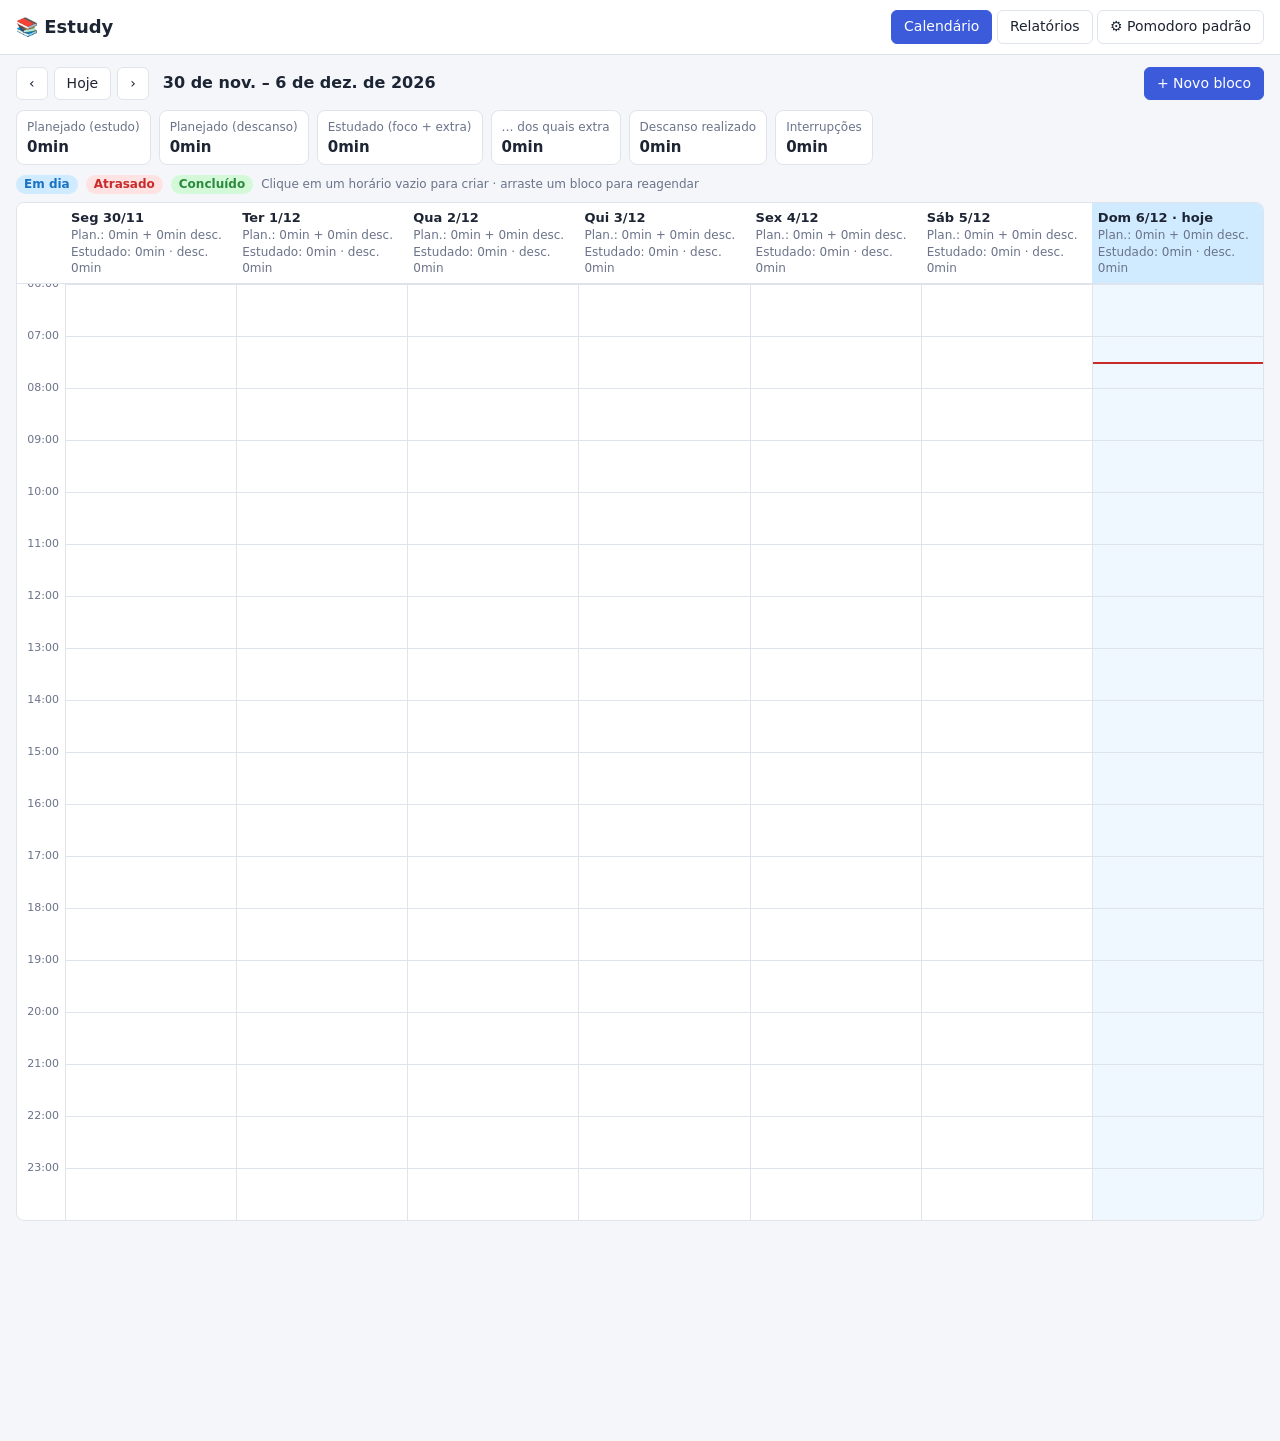
==== estudy.html @ 4e335e85 "Add single-file bundle estudy.html for quick preview Co-Authored-By: Claude Sonnet 5.5 <noreply@anth" ====
<!doctype html>
<html lang="pt-BR">
<head>
  <meta charset="utf-8">
  <meta name="viewport" content="width=device-width, initial-scale=1">
  <title>Estudy – Organização dos Estudos</title>
  <style>
:root {
  --bg: #f4f6fa; --surface: #fff; --text: #1d2433; --muted: #6a7389; --line: #dfe3ec; --accent: #3b5bdb;
  --blue: #1971c2; --blue-bg: #d0ebff; --red: #c92a2a; --red-bg: #ffe3e3; --green: #2b8a3e; --green-bg: #d3f9d8;
  --warn: #e67700; --hour: 52px;
}
@media (prefers-color-scheme: dark) {
  :root { --bg: #14171f; --surface: #1d222d; --text: #e6e9f0; --muted: #98a1b6; --line: #333a4a; --accent: #748ffc;
    --blue: #74c0fc; --blue-bg: #1c3550; --red: #ffa8a8; --red-bg: #4a2327; --green: #8ce99a; --green-bg: #1f4128; --warn: #ffc078; }
}
* { box-sizing: border-box; }
body { margin: 0; font: 14px/1.4 system-ui, sans-serif; background: var(--bg); color: var(--text); }
button, input, select, textarea { font: inherit; color: inherit; }
button { background: var(--surface); border: 1px solid var(--line); border-radius: 6px; padding: 6px 12px; cursor: pointer; }
button:hover { border-color: var(--accent); }
button.primary { background: var(--accent); color: #fff; border-color: var(--accent); }
button.danger { color: var(--red); }
input, select, textarea { background: var(--surface); border: 1px solid var(--line); border-radius: 6px; padding: 6px 8px; width: 100%; }
.topbar { display: flex; justify-content: space-between; align-items: center; gap: 12px; flex-wrap: wrap; padding: 10px 16px; background: var(--surface); border-bottom: 1px solid var(--line); }
.topbar h1 { font-size: 18px; margin: 0; }
.tab.active { background: var(--accent); color: #fff; border-color: var(--accent); }
main { padding: 12px 16px 220px; }
.muted { color: var(--muted); font-size: 12px; }
.cal-toolbar { display: flex; justify-content: space-between; align-items: center; gap: 8px; flex-wrap: wrap; }
.cal-nav { display: flex; align-items: center; gap: 6px; }
.cal-nav h2 { font-size: 16px; margin: 0 8px; }
.summary { display: flex; gap: 8px; flex-wrap: wrap; margin: 10px 0; }
.stat { background: var(--surface); border: 1px solid var(--line); border-radius: 8px; padding: 6px 10px; }
.stat b { display: block; font-size: 15px; }
.legend { display: flex; gap: 8px; align-items: center; flex-wrap: wrap; margin-bottom: 8px; }
.chip { border-radius: 10px; padding: 1px 8px; font-size: 12px; font-weight: 600; }
.st-em_dia { background: var(--blue-bg); color: var(--blue); }
.st-atrasado { background: var(--red-bg); color: var(--red); }
.st-concluido { background: var(--green-bg); color: var(--green); }

.calendar { overflow-x: auto; background: var(--surface); border: 1px solid var(--line); border-radius: 8px; }
.cal-grid { display: grid; grid-template-columns: 48px repeat(7, minmax(120px, 1fr)); min-width: 900px; }
.cal-head { position: sticky; top: 0; z-index: 3; background: var(--surface); border-bottom: 1px solid var(--line); padding: 6px; font-size: 12px; }
.cal-head.today { background: var(--blue-bg); }
.cal-head .dname { font-weight: 700; font-size: 13px; }
.cal-head .totals { color: var(--muted); }
.gutter { position: relative; }
.gutter span { position: absolute; right: 6px; font-size: 11px; color: var(--muted); transform: translateY(-50%); }
.col { position: relative; border-left: 1px solid var(--line); cursor: cell;
  background-image: linear-gradient(var(--line) 1px, transparent 1px); background-size: 100% var(--hour); }
.col.today { background-color: color-mix(in srgb, var(--blue-bg) 35%, transparent); }
.col.dragover { outline: 2px dashed var(--accent); outline-offset: -2px; }
.now-line { position: absolute; left: 0; right: 0; height: 2px; background: var(--red); z-index: 2; pointer-events: none; }
.block { position: absolute; left: 3px; right: 3px; border-radius: 6px; padding: 3px 6px; overflow: hidden; cursor: pointer;
  border-left: 5px solid; font-size: 12px; z-index: 1; box-shadow: 0 1px 2px rgba(0,0,0,.15); }
.block.st-em_dia { background: var(--blue-bg); border-color: var(--blue); color: var(--text); }
.block.st-atrasado { background: var(--red-bg); border-color: var(--red); color: var(--text); }
.block.st-concluido { background: var(--green-bg); border-color: var(--green); color: var(--text); }
.block.conflict { outline: 2px solid var(--warn); }
.block.active { box-shadow: 0 0 0 2px var(--accent); }
.block b { display: block; white-space: nowrap; overflow: hidden; text-overflow: ellipsis; }
.block .meta { white-space: nowrap; overflow: hidden; text-overflow: ellipsis; color: var(--muted); }
.tag { font-weight: 700; font-size: 11px; }
.tag.run { color: var(--accent); }
.tag.warn { color: var(--warn); }

.filters { display: flex; gap: 10px; flex-wrap: wrap; align-items: end; margin-bottom: 12px; }
.filters label { display: grid; gap: 2px; font-size: 12px; color: var(--muted); }
table { width: 100%; border-collapse: collapse; background: var(--surface); border: 1px solid var(--line); }
th, td { padding: 6px 8px; border-bottom: 1px solid var(--line); text-align: right; white-space: nowrap; }
th:first-child, td:first-child, td.l, th.l { text-align: left; }
.table-wrap { overflow-x: auto; margin-bottom: 14px; }
tr.total td { font-weight: 700; background: var(--bg); }
tr.sub td { background: var(--bg); font-size: 13px; }
details.rep-blocks summary { cursor: pointer; color: var(--accent); }

dialog { border: 1px solid var(--line); border-radius: 10px; background: var(--surface); color: var(--text); padding: 16px; width: min(640px, 94vw); max-height: 92vh; overflow: auto; }
dialog::backdrop { background: rgba(0,0,0,.45); }
dialog h3 { margin-top: 0; }
.form-grid { display: grid; grid-template-columns: repeat(auto-fit, minmax(160px, 1fr)); gap: 10px; }
.form-grid label, .field { display: grid; gap: 2px; font-size: 12px; color: var(--muted); }
.form-grid .wide { grid-column: 1 / -1; }
fieldset { border: 1px solid var(--line); border-radius: 8px; margin: 12px 0; padding: 10px; }
legend { font-size: 12px; color: var(--muted); padding: 0 4px; }
.preview { background: var(--bg); border-radius: 8px; padding: 8px 10px; margin-top: 10px; }
.errors { color: var(--red); background: var(--red-bg); border-radius: 6px; padding: 6px 10px; margin: 8px 0; }
.errors:empty { display: none; }
.actions { display: flex; gap: 8px; justify-content: flex-end; flex-wrap: wrap; margin-top: 14px; }
.actions .left { margin-right: auto; display: flex; gap: 8px; flex-wrap: wrap; }

.timer { position: fixed; right: 12px; bottom: 12px; width: min(380px, calc(100vw - 24px)); background: var(--surface); border: 2px solid var(--accent);
  border-radius: 12px; padding: 12px 14px; box-shadow: 0 6px 24px rgba(0,0,0,.25); z-index: 10; }
.timer.rest { border-color: var(--green); }
.timer.extra { border-color: var(--warn); }
.timer .phase { font-weight: 700; text-transform: uppercase; font-size: 12px; letter-spacing: .05em; }
.timer .clock { font-size: 44px; font-weight: 700; font-variant-numeric: tabular-nums; line-height: 1.1; }
.timer .row { display: flex; gap: 6px; flex-wrap: wrap; margin-top: 8px; }
.timer .info { font-size: 12px; color: var(--muted); display: grid; gap: 1px; margin-top: 6px; }
.alert-banner { background: var(--warn); color: #000; padding: 10px 16px; font-weight: 700; display: flex; justify-content: space-between; align-items: center; gap: 12px; }
.alert-banner[hidden] { display: none; }

</style>
</head>
<body>
  <header class="topbar">
    <h1>📚 Estudy</h1>
    <nav>
      <button data-view="calendar" class="tab active">Calendário</button>
      <button data-view="reports" class="tab">Relatórios</button>
      <button id="btn-settings" class="tab">⚙ Pomodoro padrão</button>
    </nav>
  </header>

  <div id="alert-banner" class="alert-banner" hidden role="alert"></div>

  <main>
    <section id="view-calendar">
      <div class="cal-toolbar">
        <div class="cal-nav">
          <button id="prev-week" aria-label="Semana anterior">‹</button>
          <button id="today-week">Hoje</button>
          <button id="next-week" aria-label="Próxima semana">›</button>
          <h2 id="week-title"></h2>
        </div>
        <button id="new-block" class="primary">+ Novo bloco</button>
      </div>
      <div id="week-summary" class="summary"></div>
      <div class="legend">
        <span class="chip st-em_dia">Em dia</span><span class="chip st-atrasado">Atrasado</span><span class="chip st-concluido">Concluído</span>
        <span class="muted">Clique em um horário vazio para criar · arraste um bloco para reagendar</span>
      </div>
      <div id="calendar" class="calendar"></div>
    </section>

    <section id="view-reports" hidden>
      <form id="report-filters" class="filters">
        <label>Matéria <select id="f-subject"></select></label>
        <label>De <input type="date" id="f-from"></label>
        <label>Até <input type="date" id="f-to"></label>
        <label>Agrupar por
          <select id="f-group"><option value="subject">Matéria</option><option value="week">Semana</option></select>
        </label>
        <button type="button" id="f-clear">Limpar</button>
      </form>
      <div id="report"></div>
    </section>
  </main>

  <aside id="timer" class="timer" hidden></aside>

  <dialog id="dlg-block"></dialog>
  <dialog id="dlg-settings"></dialog>

  <script>
/* Regras de negócio do MVP-ESTUDY (sem acesso a DOM ou storage, para ser testável em Node). */
(function (root, factory) {
  if (typeof module === 'object' && module.exports) module.exports = factory();
  else root.Core = factory();
})(typeof self !== 'undefined' ? self : this, function () {
  const MIN = 60000;
  const DEFAULT_CONFIG = { focusMin: 25, shortMin: 5, longEvery: 4, longMin: 15 };

  /* ---------- datas e horas ---------- */
  const pad = (n) => String(n).padStart(2, '0');
  const isoDate = (d) => `${d.getFullYear()}-${pad(d.getMonth() + 1)}-${pad(d.getDate())}`;
  const parseDate = (s) => { const [y, m, d] = s.split('-').map(Number); return new Date(y, m - 1, d); };
  const toMin = (hhmm) => { const [h, m] = hhmm.split(':').map(Number); return h * 60 + m; };
  const fromMin = (min) => `${pad(Math.floor(min / 60))}:${pad(min % 60)}`;
  const addDays = (d, n) => { const r = new Date(d); r.setDate(r.getDate() + n); return r; };
  function mondayOf(d) {
    const r = new Date(d.getFullYear(), d.getMonth(), d.getDate());
    r.setDate(r.getDate() - ((r.getDay() + 6) % 7));
    return r;
  }
  /** Data/hora local a partir de 'YYYY-MM-DD' + minutos desde 00:00 (aceita 1440 = meia-noite seguinte). */
  const atMinutes = (dateStr, min) => { const d = parseDate(dateStr); d.setMinutes(min); return d; };

  function fmtDur(ms) {
    const totalMin = Math.round(ms / MIN);
    if (totalMin < 60) return `${totalMin}min`;
    const h = Math.floor(totalMin / 60), m = totalMin % 60;
    return m ? `${h}h ${pad(m)}min` : `${h}h`;
  }
  function fmtClock(ms) {
    const s = Math.max(0, Math.floor(ms / 1000));
    const h = Math.floor(s / 3600), m = Math.floor((s % 3600) / 60), sec = s % 60;
    return h ? `${h}:${pad(m)}:${pad(sec)}` : `${pad(m)}:${pad(sec)}`;
  }

  /* ---------- configuração do pomodoro ---------- */
  function validateConfig(c) {
    const errors = [];
    const chk = (v, label) => { if (!Number.isInteger(v) || v < 1) errors.push(`${label}: informe um número inteiro maior que zero.`); };
    chk(c.focusMin, 'Duração do pomodoro');
    chk(c.shortMin, 'Pausa curta');
    chk(c.longEvery, 'Pomodoros até a pausa longa');
    chk(c.longMin, 'Pausa longa');
    return errors;
  }

  /* ---------- planejamento por pomodoros ---------- */
  /** Pausa após o pomodoro i (1-based): longa a cada `longEvery`, curta nos demais; nenhuma após o último. */
  function breaksFor(estimated, cfg) {
    const out = [];
    for (let i = 1; i < estimated; i++) out.push(i % cfg.longEvery === 0 ? 'long' : 'short');
    return out;
  }
  function planBlock(estimated, cfg) {
    const breaks = breaksFor(estimated, cfg);
    const studyMin = estimated * cfg.focusMin;
    const restMin = breaks.reduce((s, b) => s + (b === 'long' ? cfg.longMin : cfg.shortMin), 0);
    return { studyMin, restMin, totalMin: studyMin + restMin, breaks };
  }
  function blockSpan(block) {
    const p = planBlock(block.estimated, block.config);
    const startMin = toMin(block.start);
    return { ...p, startMin, endMin: startMin + p.totalMin };
  }
  /** Horário de início + duração total; avisa quando passa da meia-noite. */
  function validateBlockPlan(b) {
    const errors = [];
    if (!b.subject || !b.subject.trim()) errors.push('Informe a matéria.');
    if (!b.title || !b.title.trim()) errors.push('Informe o assunto ou título.');
    if (!/^\d{4}-\d{2}-\d{2}$/.test(b.date || '')) errors.push('Informe o dia do estudo.');
    if (!/^\d{2}:\d{2}$/.test(b.start || '')) errors.push('Informe o horário de início.');
    if (!Number.isInteger(b.estimated) || b.estimated < 1) errors.push('A estimativa deve ser um número inteiro de pomodoros (mínimo 1).');
    errors.push(...validateConfig(b.config));
    if (!errors.length && blockSpan(b).endMin > 1440) errors.push('O bloco ultrapassa a meia-noite; ajuste o horário ou a quantidade de pomodoros.');
    return errors;
  }

  /* ---------- situação do bloco ---------- */
  function blockStatus(block, now) {
    if (block.completed) return 'concluido';
    const end = atMinutes(block.date, blockSpan(block).endMin);
    return now.getTime() > end.getTime() ? 'atrasado' : 'em_dia';
  }
  const STATUS_LABEL = { concluido: 'Concluído', atrasado: 'Atrasado', em_dia: 'Em dia' };

  /* ---------- resultados (questões e acertos) ---------- */
  /** Converte entrada de formulário: vazio => null (não preenchido); 0 é um valor válido. */
  function parseCount(raw) {
    if (raw === null || raw === undefined || (typeof raw === 'string' && raw.trim() === '')) return { value: null };
    if (typeof raw === 'number') return Number.isInteger(raw) && raw >= 0 ? { value: raw } : { error: true };
    return /^\d+$/.test(raw.trim()) ? { value: Number(raw.trim()) } : { error: true };
  }
  function validateResult(rawQuestions, rawHits) {
    const errors = [];
    const q = parseCount(rawQuestions), h = parseCount(rawHits);
    if (q.error) errors.push('Questões respondidas: use apenas números inteiros não negativos.');
    if (h.error) errors.push('Acertos: use apenas números inteiros não negativos.');
    if (!errors.length) {
      if (h.value !== null && q.value === null) errors.push('Informe as questões respondidas antes dos acertos.');
      else if (h.value !== null && h.value > q.value) errors.push('Os acertos não podem superar as questões respondidas.');
    }
    return { errors, questions: q.value ?? null, hits: h.value ?? null };
  }
  function accuracy(block) {
    const q = block.questions, h = block.hits;
    if (q === null || q === undefined || q === 0) return { kind: 'none', label: 'Sem questões registradas' };
    if (h === null || h === undefined) return { kind: 'pending', label: 'Resultado pendente' };
    const rate = (h * 100) / q;
    return { kind: 'value', rate, errors: q - h, label: `${rate.toFixed(1).replace('.', ',')}%` };
  }

  /* ---------- totais de tempo realizado ---------- */
  const zeroTotals = () => ({ focusMs: 0, extraMs: 0, restMs: 0, interruptMs: 0, studyMs: 0 });
  function totalsOfSegments(segments) {
    const t = zeroTotals();
    for (const s of segments) {
      if (s.type === 'focus') t.focusMs += s.ms;
      else if (s.type === 'extra') t.extraMs += s.ms;
      else if (s.type === 'rest') t.restMs += s.ms;
      else if (s.type === 'interruption') t.interruptMs += s.ms;
    }
    t.studyMs = t.focusMs + t.extraMs;
    return t;
  }
  function addTotals(a, b) {
    return { focusMs: a.focusMs + b.focusMs, extraMs: a.extraMs + b.extraMs, restMs: a.restMs + b.restMs,
      interruptMs: a.interruptMs + b.interruptMs, studyMs: a.studyMs + b.studyMs };
  }
  function sessionsTotals(sessions) {
    return (sessions || []).reduce((acc, s) => addTotals(acc, s.totals), zeroTotals());
  }
  function sessionsPomodoros(sessions) {
    let complete = 0, partial = 0;
    for (const s of sessions || []) { complete += s.completedPomodoros; partial += s.partialCycles; }
    return { complete, partial };
  }

  /* ---------- cronômetro (máquina de estados baseada em timestamps) ----------
   * phase: focus | extra | short | long.  state: running | paused | awaiting.
   * 'awaiting' = pausa terminou e o próximo foco só começa por ação do usuário (nada é contado).
   * O tempo decorrido é sempre derivado de Date.now(), então aba em segundo plano ou reload não alteram a contagem. */
  const isBreak = (p) => p === 'short' || p === 'long';

  function startSession(blockId, cfg, nowMs, id) {
    return {
      id: id || `s${nowMs}`, blockId, cfg: { ...cfg }, startedAt: nowMs,
      phase: 'focus', state: 'running', phaseMs: 0, since: nowMs, pausedSince: null,
      pomo: 1, completed: 0, lastBreakAt: 0, segments: [],
      cycles: [{ n: 1, focusMs: 0, extraMs: 0, complete: false }],
      alert: null, alertSeq: 0, alertAck: 0,
    };
  }
  function elapsed(s, nowMs) { return s.phaseMs + (s.state === 'running' ? Math.max(0, nowMs - s.since) : 0); }
  const phaseDuration = (s) => (s.phase === 'focus' ? s.cfg.focusMin : s.phase === 'short' ? s.cfg.shortMin : s.cfg.longMin) * MIN;
  const curCycle = (s) => s.cycles[s.cycles.length - 1];
  function raise(s, type) { s.alertSeq += 1; s.alert = type; }
  function pushSeg(s, type, ms, pomodoro) { if (ms > 0) s.segments.push({ type, ms, pomodoro }); }

  /** Aplica as transições automáticas (foco -> tempo extra, fim de pausa -> aguardando). Retorna true se mudou. */
  function advance(s, nowMs) {
    if (s.state !== 'running') return false;
    let changed = false;
    if (s.phase === 'focus') {
      const f = s.cfg.focusMin * MIN;
      if (elapsed(s, nowMs) >= f) {
        const crossAt = s.since + (f - s.phaseMs);
        pushSeg(s, 'focus', f, s.pomo);
        const c = curCycle(s); c.focusMs = f; c.complete = true;
        s.completed += 1;
        s.phase = 'extra'; s.phaseMs = 0; s.since = crossAt;
        raise(s, 'focus_end');
        changed = true;
      }
    } else if (isBreak(s.phase)) {
      const d = phaseDuration(s);
      if (elapsed(s, nowMs) >= d) {
        pushSeg(s, 'rest', d, s.pomo);
        s.state = 'awaiting'; s.phaseMs = 0; s.since = null;
        raise(s, 'break_end');
        changed = true;
      }
    }
    return changed;
  }

  /** Fecha o período corrente gravando o segmento; não altera a fase. */
  function closePhase(s, nowMs) {
    const el = elapsed(s, nowMs);
    if (s.phase === 'focus') {
      pushSeg(s, 'focus', el, s.pomo);
      const c = curCycle(s); c.focusMs = el; // < foco configurado => ciclo parcial
    } else if (s.phase === 'extra') {
      pushSeg(s, 'extra', el, s.pomo);
      curCycle(s).extraMs += el;
    } else if (s.state !== 'awaiting') {
      pushSeg(s, 'rest', Math.min(el, phaseDuration(s)), s.pomo);
    }
    s.phaseMs = 0; s.since = null;
  }
  function settleInterruption(s, nowMs) {
    if (s.state === 'paused' && s.pausedSince != null && (s.phase === 'focus' || s.phase === 'extra')) {
      pushSeg(s, 'interruption', Math.max(0, nowMs - s.pausedSince), s.pomo);
    }
    s.pausedSince = null;
  }

  function pause(s, nowMs) {
    advance(s, nowMs);
    if (s.state !== 'running') return s;
    s.phaseMs = elapsed(s, nowMs); s.since = null; s.state = 'paused'; s.pausedSince = nowMs;
    return s;
  }
  function resume(s, nowMs) {
    if (s.state !== 'paused') return s;
    settleInterruption(s, nowMs);
    s.state = 'running'; s.since = nowMs;
    return s;
  }
  function nextBreakKind(s) {
    return s.completed > 0 && s.completed % s.cfg.longEvery === 0 && s.lastBreakAt !== s.completed ? 'long' : 'short';
  }
  function canStartBreak(s) { return !isBreak(s.phase) && (s.state === 'running' || s.state === 'paused'); }
  function startBreak(s, nowMs) {
    advance(s, nowMs);
    if (!canStartBreak(s)) return s;
    settleInterruption(s, nowMs);
    if (s.state === 'paused') { s.state = 'running'; s.since = nowMs; } // phaseMs já guarda o acumulado
    closePhase(s, nowMs);
    const kind = nextBreakKind(s);
    s.lastBreakAt = s.completed;
    s.phase = kind; s.phaseMs = 0; s.since = nowMs; s.state = 'running';
    return s;
  }
  /** Inicia (ou retoma após pausa) um novo período de foco, sempre por ação do usuário. */
  function startFocus(s, nowMs) {
    advance(s, nowMs);
    if (!isBreak(s.phase)) return s;
    if (s.state === 'paused') { s.state = 'running'; s.since = nowMs; }
    closePhase(s, nowMs);
    s.pomo += 1;
    s.cycles.push({ n: s.pomo, focusMs: 0, extraMs: 0, complete: false });
    s.phase = 'focus'; s.phaseMs = 0; s.since = nowMs; s.state = 'running';
    return s;
  }
  /** Encerra e devolve o registro da sessão a ser salvo no bloco. */
  function finishSession(s, nowMs) {
    advance(s, nowMs);
    settleInterruption(s, nowMs);
    closePhase(s, nowMs);
    const cycles = s.cycles.filter((c) => c.focusMs > 0);
    return {
      id: s.id, startedAt: s.startedAt, endedAt: nowMs, cfg: s.cfg,
      segments: s.segments, cycles,
      totals: totalsOfSegments(s.segments),
      completedPomodoros: cycles.filter((c) => c.complete).length,
      partialCycles: cycles.filter((c) => !c.complete).length,
    };
  }
  /** Totais da sessão em andamento, incluindo o período aberto (sem alterar a sessão). */
  function liveTotals(s, nowMs) {
    const t = totalsOfSegments(s.segments);
    const el = elapsed(s, nowMs);
    if (s.phase === 'focus') t.focusMs += Math.min(el, s.cfg.focusMin * MIN);
    else if (s.phase === 'extra') t.extraMs += el;
    else if (s.state !== 'awaiting') t.restMs += Math.min(el, phaseDuration(s));
    if (s.state === 'paused' && s.pausedSince != null && (s.phase === 'focus' || s.phase === 'extra')) {
      t.interruptMs += Math.max(0, nowMs - s.pausedSince);
    }
    t.studyMs = t.focusMs + t.extraMs;
    return t;
  }

  /* ---------- sobreposições e invasão por tempo extra ---------- */
  /** Retorna { [blockId]: [mensagens] }. Usa o término real (último estudo do dia) quando ultrapassa o previsto. */
  function findConflicts(blocks, session, nowMs) {
    const out = {};
    const add = (id, msg) => { (out[id] = out[id] || []).push(msg); };
    const byDay = {};
    for (const b of blocks) (byDay[b.date] = byDay[b.date] || []).push(b);
    for (const day of Object.keys(byDay)) {
      const list = byDay[day].map((b) => {
        const sp = blockSpan(b);
        let realEnd = sp.endMin;
        const ends = (b.sessions || []).map((x) => x.endedAt);
        if (session && session.blockId === b.id) ends.push(nowMs);
        for (const e of ends) {
          const d = new Date(e);
          if (isoDate(d) === day) realEnd = Math.max(realEnd, d.getHours() * 60 + d.getMinutes());
        }
        return { b, start: sp.startMin, end: sp.endMin, realEnd };
      });
      for (let i = 0; i < list.length; i++) {
        for (let j = i + 1; j < list.length; j++) {
          const a = list[i], c = list[j];
          if (a.start < c.end && c.start < a.end) {
            add(a.b.id, `Sobrepõe "${c.b.title}" (${fromMin(c.start)}–${fromMin(c.end)})`);
            add(c.b.id, `Sobrepõe "${a.b.title}" (${fromMin(a.start)}–${fromMin(a.end)})`);
          }
        }
      }
      for (const a of list) {
        if (a.realEnd <= a.end) continue;
        for (const c of list) {
          if (c === a || c.start < a.end || c.start >= a.realEnd) continue;
          add(a.b.id, `O estudo real (até ${fromMin(a.realEnd)}) invadiu o início de "${c.b.title}" (${fromMin(c.start)})`);
          add(c.b.id, `Início invadido pelo estudo de "${a.b.title}"`);
        }
      }
    }
    return out;
  }

  /* ---------- relatórios ---------- */
  function blockRealized(block, session, nowMs) {
    let t = sessionsTotals(block.sessions);
    if (session && session.blockId === block.id) t = addTotals(t, liveTotals(session, nowMs));
    return t;
  }
  /**
   * Consolida blocos por matéria (ou semana). Taxa geral = soma dos acertos / soma das questões
   * dos blocos com resultado preenchido (nunca a média das taxas).
   */
  function consolidate(blocks, opts, now, session) {
    const { subject = '', from = '', to = '', groupBy = 'subject' } = opts || {};
    const nowMs = now.getTime();
    const sel = blocks.filter((b) => (!subject || b.subject === subject) && (!from || b.date >= from) && (!to || b.date <= to));
    const mk = (key) => ({
      key, blocks: [], plannedStudyMin: 0, plannedRestMin: 0, plannedTotalMin: 0,
      totals: zeroTotals(), pomodoros: { complete: 0, partial: 0 },
      questions: 0, questionsWithResult: 0, hits: 0, errors: 0, pendingResults: 0,
      status: { concluido: 0, atrasado: 0, em_dia: 0 }, overrun: 0,
    });
    const groups = new Map();
    const total = mk('Total');
    const feed = (g, b) => {
      const sp = blockSpan(b), real = blockRealized(b, session, nowMs), pom = sessionsPomodoros(b.sessions);
      g.blocks.push(b);
      g.plannedStudyMin += sp.studyMin; g.plannedRestMin += sp.restMin; g.plannedTotalMin += sp.totalMin;
      g.totals = addTotals(g.totals, real);
      g.pomodoros.complete += pom.complete; g.pomodoros.partial += pom.partial;
      g.status[blockStatus(b, now)] += 1;
      if (real.studyMs > sp.studyMin * MIN) g.overrun += 1;
      const acc = accuracy(b);
      if (acc.kind === 'value') { g.questions += b.questions; g.questionsWithResult += b.questions; g.hits += b.hits; g.errors += acc.errors; }
      else if (acc.kind === 'pending') { g.questions += b.questions; g.pendingResults += 1; }
    };
    for (const b of sel) {
      const key = groupBy === 'week' ? isoDate(mondayOf(parseDate(b.date))) : b.subject;
      if (!groups.has(key)) groups.set(key, mk(key));
      feed(groups.get(key), b); feed(total, b);
    }
    const fin = (g) => { g.rate = g.questionsWithResult > 0 ? (g.hits * 100) / g.questionsWithResult : null; return g; };
    const rows = [...groups.values()].map(fin).sort((a, b) => (a.key < b.key ? -1 : 1));
    return { rows, total: fin(total), blocks: sel };
  }

  return {
    MIN, DEFAULT_CONFIG, pad, isoDate, parseDate, toMin, fromMin, addDays, mondayOf, atMinutes, fmtDur, fmtClock,
    validateConfig, breaksFor, planBlock, blockSpan, validateBlockPlan, blockStatus, STATUS_LABEL,
    parseCount, validateResult, accuracy, totalsOfSegments, addTotals, sessionsTotals, sessionsPomodoros, zeroTotals,
    startSession, elapsed, advance, pause, resume, startBreak, startFocus, finishSession, liveTotals,
    canStartBreak, nextBreakKind, isBreak, phaseDuration, findConflicts, blockRealized, consolidate,
  };
});

</script>
  <script>
/* Interface do MVP-ESTUDY: calendário semanal, bloco, cronômetro e relatórios. Dados em localStorage. */
(() => {
  'use strict';
  const C = window.Core;
  const KEY = 'estudy.mvp.v1';
  const HPX = 52; // altura de uma hora no calendário (deve coincidir com --hour no CSS)
  const DAYS = ['Seg', 'Ter', 'Qua', 'Qui', 'Sex', 'Sáb', 'Dom'];
  const $ = (s, el = document) => el.querySelector(s);
  const esc = (v) => String(v ?? '').replace(/[&<>"']/g, (c) => ({ '&': '&amp;', '<': '&lt;', '>': '&gt;', '"': '&quot;', "'": '&#39;' }[c]));
  const uid = () => 'b' + Date.now().toString(36) + Math.random().toString(36).slice(2, 6);
  const dur = C.fmtDur;

  /* ---------- estado e persistência ---------- */
  const fresh = () => ({ settings: { config: { ...C.DEFAULT_CONFIG } }, blocks: [], session: null });
  function load() {
    try {
      const r = JSON.parse(localStorage.getItem(KEY));
      if (r && Array.isArray(r.blocks)) {
        return { settings: { config: { ...C.DEFAULT_CONFIG, ...(r.settings && r.settings.config) } }, blocks: r.blocks, session: r.session || null };
      }
    } catch (e) { /* storage indisponível ou corrompido */ }
    return fresh();
  }
  let state = load();
  const save = () => { try { localStorage.setItem(KEY, JSON.stringify(state)); } catch (e) { /* sem persistência */ } };
  const ui = { weekStart: C.mondayOf(new Date()), view: 'calendar', drag: null, minuteKey: '', timerSig: '' };
  const blockById = (id) => state.blocks.find((b) => b.id === id);

  /* ---------- áudio e avisos ---------- */
  let audio = null;
  function unlockAudio() {
    try {
      audio = audio || new (window.AudioContext || window.webkitAudioContext)();
      if (audio.state === 'suspended') audio.resume();
    } catch (e) { /* sem áudio */ }
  }
  function beep(kind) {
    if (!audio) return;
    const notes = kind === 'focus_end' ? [880, 880, 880] : [523, 659, 784];
    notes.forEach((f, i) => {
      const o = audio.createOscillator(), g = audio.createGain();
      o.type = 'sine'; o.frequency.value = f; o.connect(g); g.connect(audio.destination);
      const t = audio.currentTime + i * 0.35;
      g.gain.setValueAtTime(0.25, t); g.gain.exponentialRampToValueAtTime(0.001, t + 0.3);
      o.start(t); o.stop(t + 0.32);
    });
  }
  const ALERT_TEXT = {
    focus_end: '⏰ Foco encerrado! O tempo extra já está sendo contado como estudo. Continue, pause, inicie a pausa ou encerre a sessão.',
    break_end: '☕ Pausa encerrada! O próximo foco só começa quando você clicar em "Iniciar foco".',
  };
  function showBanner(type) {
    const el = $('#alert-banner');
    el.innerHTML = `<span>${esc(ALERT_TEXT[type])}</span><button id="banner-close">Entendi</button>`;
    el.hidden = false;
  }
  function handleAlert() {
    const s = state.session;
    if (!s || s.alertSeq <= s.alertAck) return;
    s.alertAck = s.alertSeq; save();
    beep(s.alert); showBanner(s.alert);
    if (document.hidden && 'Notification' in window && Notification.permission === 'granted') {
      try { new Notification('Estudy', { body: ALERT_TEXT[s.alert] }); } catch (e) { /* ignora */ }
    }
  }

  /* ---------- calendário ---------- */
  function realizedFor(b) { return C.blockRealized(b, state.session, Date.now()); }

  function renderCalendar() {
    const now = new Date(), nowMs = now.getTime();
    const days = [...Array(7)].map((_, i) => C.addDays(ui.weekStart, i));
    const iso = days.map(C.isoDate), todayIso = C.isoDate(now);
    const wb = state.blocks.filter((b) => iso.includes(b.date));
    const hStart = Math.min(6, ...wb.map((b) => Math.floor(C.toMin(b.start) / 60)));
    const conflicts = C.findConflicts(state.blocks, state.session, nowMs);
    $('#week-title').textContent = `${days[0].toLocaleDateString('pt-BR', { day: 'numeric', month: 'short' })} – ${days[6].toLocaleDateString('pt-BR', { day: 'numeric', month: 'short', year: 'numeric' })}`;

    const sum = (list) => list.reduce((a, b) => {
      const sp = C.blockSpan(b), r = realizedFor(b);
      a.pStudy += sp.studyMin * C.MIN; a.pRest += sp.restMin * C.MIN; a.real = C.addTotals(a.real, r); return a;
    }, { pStudy: 0, pRest: 0, real: C.zeroTotals() });
    const week = sum(wb);
    $('#week-summary').innerHTML = [
      ['Planejado (estudo)', dur(week.pStudy)], ['Planejado (descanso)', dur(week.pRest)],
      ['Estudado (foco + extra)', dur(week.real.studyMs)], ['… dos quais extra', dur(week.real.extraMs)],
      ['Descanso realizado', dur(week.real.restMs)], ['Interrupções', dur(week.real.interruptMs)],
    ].map(([l, v]) => `<div class="stat"><span class="muted">${l}</span><b>${v}</b></div>`).join('');

    let html = '<div class="cal-grid"><div class="cal-head"></div>';
    days.forEach((d, i) => {
      const t = sum(wb.filter((b) => b.date === iso[i]));
      html += `<div class="cal-head${iso[i] === todayIso ? ' today' : ''}"><div class="dname">${DAYS[i]} ${d.getDate()}/${d.getMonth() + 1}${iso[i] === todayIso ? ' · hoje' : ''}</div>
        <div class="totals">Plan.: ${dur(t.pStudy)} + ${dur(t.pRest)} desc.<br>Estudado: ${dur(t.real.studyMs)} · desc. ${dur(t.real.restMs)}</div></div>`;
    });
    html += `<div class="gutter" style="height:${(24 - hStart) * HPX}px">${[...Array(24 - hStart)].map((_, i) => `<span style="top:${i * HPX}px">${C.pad(hStart + i)}:00</span>`).join('')}</div>`;
    days.forEach((d, i) => {
      html += `<div class="col${iso[i] === todayIso ? ' today' : ''}" data-date="${iso[i]}" data-hstart="${hStart}" style="height:${(24 - hStart) * HPX}px">`;
      for (const b of wb.filter((x) => x.date === iso[i])) html += blockHtml(b, hStart, now, conflicts[b.id]);
      if (iso[i] === todayIso) {
        const nm = now.getHours() * 60 + now.getMinutes();
        if (nm >= hStart * 60) html += `<div class="now-line" style="top:${((nm - hStart * 60) / 60) * HPX}px"></div>`;
      }
      html += '</div>';
    });
    $('#calendar').innerHTML = html + '</div>';
  }

  function blockHtml(b, hStart, now, conflict) {
    const sp = C.blockSpan(b), st = C.blockStatus(b, now);
    const active = state.session && state.session.blockId === b.id;
    const height = Math.max(30, (sp.totalMin / 60) * HPX - 2);
    const tip = [`${b.subject} — ${b.title}`, `${b.start}–${C.fromMin(sp.endMin)}`,
      `Estudo ${dur(sp.studyMin * C.MIN)} + descanso ${dur(sp.restMin * C.MIN)}`, `Situação: ${C.STATUS_LABEL[st]}`, ...(conflict || [])].join('\n');
    return `<div class="block st-${st}${conflict ? ' conflict' : ''}${active ? ' active' : ''}" draggable="true" data-id="${b.id}" title="${esc(tip)}"
      style="top:${((sp.startMin - hStart * 60) / 60) * HPX}px;height:${height}px">
      <b>${esc(b.subject)} · ${esc(b.title)}</b>
      <span class="meta">${b.start}–${C.fromMin(sp.endMin)} · 🍅 ${b.estimated}</span>
      <span class="tag">${C.STATUS_LABEL[st]}</span>${active ? ' <span class="tag run">● Em andamento</span>' : ''}${conflict ? ' <span class="tag warn">⚠ Conflito</span>' : ''}
    </div>`;
  }

  function bindCalendar() {
    const cal = $('#calendar');
    cal.addEventListener('click', (e) => {
      const blk = e.target.closest('.block');
      if (blk) return openBlockDialog({ id: blk.dataset.id });
      const col = e.target.closest('.col');
      if (!col) return;
      const y = e.clientY - col.getBoundingClientRect().top;
      const min = Number(col.dataset.hstart) * 60 + Math.floor((y / HPX) * 4) * 15;
      openBlockDialog({ date: col.dataset.date, start: C.fromMin(Math.min(min, 1425)) });
    });
    cal.addEventListener('dragstart', (e) => {
      const blk = e.target.closest('.block');
      if (!blk) return;
      ui.drag = { id: blk.dataset.id, grab: e.clientY - blk.getBoundingClientRect().top };
      e.dataTransfer.setData('text/plain', blk.dataset.id); e.dataTransfer.effectAllowed = 'move';
    });
    cal.addEventListener('dragover', (e) => {
      const col = e.target.closest('.col');
      if (col && ui.drag) { e.preventDefault(); col.classList.add('dragover'); }
    });
    cal.addEventListener('dragleave', (e) => { const col = e.target.closest('.col'); if (col) col.classList.remove('dragover'); });
    cal.addEventListener('dragend', () => { ui.drag = null; renderCalendar(); });
    cal.addEventListener('drop', (e) => {
      const col = e.target.closest('.col');
      if (!col || !ui.drag) return;
      e.preventDefault();
      const b = blockById(ui.drag.id), total = C.blockSpan(b).totalMin;
      const y = e.clientY - col.getBoundingClientRect().top - ui.drag.grab;
      let min = Math.round((Number(col.dataset.hstart) * 60 + (y / HPX) * 60) / 15) * 15;
      min = Math.max(0, Math.min(min, 1440 - total));
      b.date = col.dataset.date; b.start = C.fromMin(min);
      ui.drag = null; save(); renderCalendar();
    });
  }

  /* ---------- diálogo do bloco (cadastro, detalhes e execução) ---------- */
  const numVal = (v) => (v === '' ? NaN : Number(v));
  function sessionsHtml(b) {
    if (!b.sessions.length) return '<p class="muted">Nenhuma sessão registrada ainda.</p>';
    return '<ul>' + b.sessions.map((s) => {
      const t = s.totals, d = new Date(s.startedAt);
      return `<li>${d.toLocaleDateString('pt-BR')} ${d.toLocaleTimeString('pt-BR', { hour: '2-digit', minute: '2-digit' })}: foco ${dur(t.focusMs)} + extra ${dur(t.extraMs)} = <b>${dur(t.studyMs)}</b>
        · descanso ${dur(t.restMs)} · interrupções ${dur(t.interruptMs)} · ${s.completedPomodoros} pomodoro(s)${s.partialCycles ? ` + ${s.partialCycles} parcial` : ''}</li>`;
    }).join('') + '</ul>';
  }

  function openBlockDialog({ id, date, start }) {
    const dlg = $('#dlg-block');
    const b = id ? blockById(id) : null;
    const v = b || { subject: '', title: '', date: date || C.isoDate(new Date()), start: start || '08:00', estimated: 1,
      config: { ...state.settings.config }, pdf: '', pages: '', studied: '', questions: null, hits: null, notes: '', completed: false, sessions: [] };
    const cfg = v.config;
    const st = b ? C.blockStatus(b, new Date()) : null;
    const active = b && state.session && state.session.blockId === b.id;
    const real = b ? realizedFor(b) : null, pom = b ? C.sessionsPomodoros(b.sessions) : null;
    const subjects = [...new Set(state.blocks.map((x) => x.subject))];
    dlg.innerHTML = `<form method="dialog" id="block-form" novalidate>
      <h3>${b ? 'Bloco de estudo' : 'Novo bloco de estudo'} ${b ? `<span class="chip st-${st}">${C.STATUS_LABEL[st]}</span>${active ? ' <span class="tag run">● Em andamento</span>' : ''}` : ''}</h3>
      <fieldset><legend>Planejamento</legend><div class="form-grid">
        <label>Matéria *<input name="subject" list="subjects" value="${esc(v.subject)}" required></label>
        <label>Assunto / título *<input name="title" value="${esc(v.title)}" required></label>
        <label>Dia *<input type="date" name="date" value="${v.date}" required></label>
        <label>Início *<input type="time" name="start" value="${v.start}" required></label>
        <label>Pomodoros estimados *<input type="number" name="estimated" min="1" step="1" value="${v.estimated}" required></label>
        <label>PDF (nome ou link)<input name="pdf" value="${esc(v.pdf)}"></label>
        <label>Páginas / trecho previsto<input name="pages" value="${esc(v.pages)}"></label>
      </div>
      <datalist id="subjects">${subjects.map((s) => `<option value="${esc(s)}">`).join('')}</datalist>
      <details style="margin-top:8px"><summary>Pomodoro deste bloco (copiado do padrão; ajuste se precisar)</summary><div class="form-grid" style="margin-top:8px">
        <label>Foco (min)<input type="number" name="focusMin" min="1" step="1" value="${cfg.focusMin}"></label>
        <label>Pausa curta (min)<input type="number" name="shortMin" min="1" step="1" value="${cfg.shortMin}"></label>
        <label>Pomodoros até a pausa longa<input type="number" name="longEvery" min="1" step="1" value="${cfg.longEvery}"></label>
        <label>Pausa longa (min)<input type="number" name="longMin" min="1" step="1" value="${cfg.longMin}"></label>
        <div class="wide"><button type="button" id="use-default">Usar configuração padrão atual</button></div>
      </div></details>
      <div class="preview" id="plan-preview"></div></fieldset>
      ${b ? `<fieldset><legend>Execução</legend><div class="form-grid">
        <label class="wide">Conteúdo / páginas efetivamente estudados<input name="studied" value="${esc(v.studied)}"></label>
        <label>Questões respondidas<input name="questions" inputmode="numeric" value="${v.questions ?? ''}"></label>
        <label>Acertos<input name="hits" inputmode="numeric" value="${v.hits ?? ''}"></label>
        <div class="field">Erros / Taxa de acerto<b id="res-calc"></b></div>
        <label class="wide">Observações (dificuldades, conteúdo pendente)<textarea name="notes" rows="3">${esc(v.notes)}</textarea></label></div>
        <div class="preview"><b>Realizado:</b> foco regular ${dur(real.focusMs)} + extra ${dur(real.extraMs)} = <b>${dur(real.studyMs)}</b> estudados
          · descanso ${dur(real.restMs)} · interrupções ${dur(real.interruptMs)}<br>
          Pomodoros completos: ${pom.complete} de ${v.estimated} estimados · ciclos parciais: ${pom.partial}</div>
        <details style="margin-top:8px"><summary>Sessões (${v.sessions.length})</summary>${sessionsHtml(b)}</details></fieldset>` : ''}
      <div class="errors" id="block-errors"></div>
      <div class="actions">
        <div class="left">${b ? `<button type="button" id="b-timer" class="primary">${active ? '⏱ Abrir cronômetro' : (b.sessions.length ? '⏱ Retomar estudo (nova sessão)' : '⏱ Iniciar cronômetro')}</button>
          <button type="button" id="b-toggle">${b.completed ? '↺ Reabrir bloco' : '✔ Marcar como concluído'}</button>
          <button type="button" id="b-delete" class="danger">Excluir</button>` : ''}</div>
        <button type="button" id="b-cancel">Fechar</button><button type="submit" class="primary">Salvar</button>
      </div></form>`;
    const form = $('#block-form', dlg);
    const read = (n) => (form.elements[n] ? form.elements[n].value : '');

    const gatherPlan = () => ({
      subject: read('subject').trim(), title: read('title').trim(), date: read('date'), start: read('start'),
      estimated: numVal(read('estimated')), pdf: read('pdf').trim(), pages: read('pages').trim(),
      config: { focusMin: numVal(read('focusMin')), shortMin: numVal(read('shortMin')), longEvery: numVal(read('longEvery')), longMin: numVal(read('longMin')) },
    });
    const refresh = () => {
      const p = gatherPlan(), errs = C.validateBlockPlan(p);
      const okCfg = !C.validateConfig(p.config).length && Number.isInteger(p.estimated) && p.estimated >= 1;
      if (okCfg) {
        const sp = C.planBlock(p.estimated, p.config), end = C.fromMin(C.toMin(p.start || '00:00') + sp.totalMin);
        $('#plan-preview', dlg).innerHTML = `Tempo previsto de estudo: <b>${dur(sp.studyMin * C.MIN)}</b> · descanso: <b>${dur(sp.restMin * C.MIN)}</b> ·
          duração reservada: <b>${dur(sp.totalMin * C.MIN)}</b> · término previsto: <b>${end}</b>`;
      } else $('#plan-preview', dlg).textContent = 'Preencha estimativa e pomodoro com inteiros positivos para ver os cálculos.';
      if (b) {
        const r = C.validateResult(read('questions'), read('hits'));
        const a = C.accuracy({ questions: r.questions, hits: r.hits });
        $('#res-calc', dlg).textContent = r.errors.length ? '—' : (a.kind === 'value' ? `${a.errors} erro(s) · ${a.label}` : a.label);
      }
      return errs;
    };
    // Valida e devolve os dados; null se houver erros (exibidos no diálogo).
    const collect = () => {
      const errs = refresh(), data = gatherPlan();
      if (b) {
        const r = C.validateResult(read('questions'), read('hits'));
        errs.push(...r.errors);
        Object.assign(data, { studied: read('studied').trim(), notes: read('notes').trim(), questions: r.questions, hits: r.hits });
      }
      $('#block-errors', dlg).innerHTML = errs.map((m) => `<div>${esc(m)}</div>`).join('');
      return errs.length ? null : data;
    };
    const commit = (data) => {
      if (b) Object.assign(b, data);
      else state.blocks.push({ id: uid(), completed: false, sessions: [], studied: '', questions: null, hits: null, notes: '', ...data });
      save();
    };
    form.addEventListener('input', refresh);
    $('#use-default', dlg).onclick = () => { Object.entries(state.settings.config).forEach(([k, val]) => { form.elements[k].value = val; }); refresh(); };
    $('#b-cancel', dlg).onclick = () => dlg.close();
    form.addEventListener('submit', (e) => { e.preventDefault(); const d = collect(); if (!d) return; commit(d); dlg.close(); render(); });
    if (b) {
      $('#b-delete', dlg).onclick = () => {
        if (!confirm('Excluir este bloco e todo o seu histórico de sessões?')) return;
        if (active) state.session = null;
        state.blocks = state.blocks.filter((x) => x.id !== b.id); save(); dlg.close(); render();
      };
      $('#b-toggle', dlg).onclick = () => {
        const d = collect(); if (!d) return;
        Object.assign(d, { completed: !b.completed, completedAt: b.completed ? null : Date.now() });
        commit(d); dlg.close(); render();
      };
      $('#b-timer', dlg).onclick = () => {
        const d = collect(); if (!d) return;
        commit(d); startTimer(b.id) && dlg.close(); render();
      };
    }
    refresh();
    dlg.showModal();
  }

  /* ---------- cronômetro ---------- */
  function startTimer(blockId) {
    unlockAudio();
    if ('Notification' in window && Notification.permission === 'default') { try { Notification.requestPermission(); } catch (e) { /* ignora */ } }
    if (state.session) {
      if (state.session.blockId === blockId) { $('#timer').scrollIntoView({ block: 'end' }); return true; }
      const other = blockById(state.session.blockId);
      alert(`Já existe um cronômetro ativo no bloco "${other ? other.title : '?'}". Encerre-o antes de iniciar outro.`);
      return false;
    }
    const b = blockById(blockId);
    state.session = C.startSession(blockId, b.config, Date.now());
    save(); return true;
  }
  function timerAction(act) {
    const s = state.session; if (!s) return;
    const now = Date.now();
    unlockAudio();
    if (act === 'pause') C.pause(s, now);
    else if (act === 'resume') C.resume(s, now);
    else if (act === 'break') C.startBreak(s, now);
    else if (act === 'focus') C.startFocus(s, now);
    else if (act === 'open') return openBlockDialog({ id: s.blockId });
    else if (act === 'finish') {
      C.advance(s, now);
      const lt = C.liveTotals(s, now);
      if (!confirm(`Encerrar a sessão e salvar ${dur(lt.studyMs)} de estudo (${dur(lt.extraMs)} de tempo extra)?`)) return;
      const rec = C.finishSession(s, now), b = blockById(s.blockId);
      if (b && (rec.totals.studyMs > 0 || rec.totals.restMs > 0)) b.sessions.push(rec);
      state.session = null; $('#alert-banner').hidden = true; document.title = 'Estudy – Organização dos Estudos';
    }
    save(); handleAlert(); render();
  }
  function renderTimer() {
    const el = $('#timer'), s = state.session;
    if (!s) { el.hidden = true; ui.timerSig = ''; return; }
    const b = blockById(s.blockId);
    if (!b) { state.session = null; save(); el.hidden = true; return; }
    const now = Date.now(), sig = [s.id, s.phase, s.state].join('|');
    if (sig !== ui.timerSig) {
      ui.timerSig = sig;
      const brk = C.isBreak(s.phase), focusLike = !brk;
      const kind = C.nextBreakKind(s) === 'long' ? 'longa' : 'curta';
      const btn = (a, label, cls = '') => `<button data-act="${a}" class="${cls}">${label}</button>`;
      let buttons = '';
      if (s.state === 'awaiting') buttons = btn('focus', '▶ Iniciar foco', 'primary');
      else if (s.state === 'paused') buttons = btn('resume', '▶ Retomar', 'primary') + (focusLike ? btn('break', `☕ Pausa ${kind}`) : btn('focus', 'Iniciar foco'));
      else buttons = btn('pause', '⏸ Pausar') + (focusLike ? btn('break', `☕ Iniciar pausa ${kind}`) : btn('focus', 'Pular pausa e iniciar foco'));
      buttons += btn('finish', '⏹ Encerrar', 'danger') + btn('open', 'Bloco');
      el.className = `timer ${s.phase === 'extra' ? 'extra' : brk ? 'rest' : ''}`;
      el.innerHTML = `<div class="muted" id="t-block"></div><div class="phase" id="t-phase"></div><div class="clock" id="t-clock"></div>
        <div class="row">${buttons}</div><div class="info" id="t-info"></div>`;
      $('#t-block', el).textContent = `${b.subject} — ${b.title}`;
    }
    const el0 = C.elapsed(s, now), PH = { focus: 'Foco', extra: 'Tempo extra', short: 'Pausa curta', long: 'Pausa longa' };
    let label = PH[s.phase], clock;
    if (s.state === 'awaiting') { label = 'Pausa encerrada — aguardando você'; clock = '00:00'; }
    else if (s.phase === 'extra') clock = '+' + C.fmtClock(el0);
    else clock = C.fmtClock(C.phaseDuration(s) - el0);
    if (s.state === 'paused') label += ' (pausado)';
    const prev = C.sessionsPomodoros(b.sessions), lt = C.liveTotals(s, now), tot = C.blockRealized(b, s, now);
    $('#t-phase', el).textContent = label;
    $('#t-clock', el).textContent = clock;
    $('#t-info', el).innerHTML = `<span>🍅 Concluídos: <b>${prev.complete + s.completed}</b> de <b>${b.estimated}</b> estimados</span>
      <span>Estudo total no bloco: <b>${dur(tot.studyMs)}</b> (extra ${dur(tot.extraMs)})</span>
      <span>Nesta sessão: foco ${dur(lt.focusMs)} · extra ${dur(lt.extraMs)} · descanso ${dur(lt.restMs)} · interrupções ${dur(lt.interruptMs)}</span>`;
    el.hidden = false;
    document.title = `${clock} · ${label} – Estudy`;
  }

  /* ---------- configurações ---------- */
  function openSettings() {
    const dlg = $('#dlg-settings'), c = state.settings.config;
    dlg.innerHTML = `<form method="dialog" id="set-form" novalidate><h3>Pomodoro padrão</h3>
      <p class="muted">Vale para novos blocos. Blocos e sessões já criados mantêm a configuração que tinham.</p>
      <div class="form-grid">
        <label>Foco (min)<input type="number" name="focusMin" min="1" step="1" value="${c.focusMin}"></label>
        <label>Pausa curta (min)<input type="number" name="shortMin" min="1" step="1" value="${c.shortMin}"></label>
        <label>Pomodoros até a pausa longa<input type="number" name="longEvery" min="1" step="1" value="${c.longEvery}"></label>
        <label>Pausa longa (min)<input type="number" name="longMin" min="1" step="1" value="${c.longMin}"></label></div>
      <div class="errors" id="set-errors"></div>
      <div class="actions"><div class="left"><button type="button" id="demo">Carregar dados de exemplo</button><button type="button" id="wipe" class="danger">Apagar todos os dados</button></div>
        <button type="button" id="set-cancel">Fechar</button><button type="submit" class="primary">Salvar</button></div></form>`;
    const f = $('#set-form', dlg);
    $('#set-cancel', dlg).onclick = () => dlg.close();
    f.addEventListener('submit', (e) => {
      e.preventDefault();
      const cfg = {}; ['focusMin', 'shortMin', 'longEvery', 'longMin'].forEach((k) => { cfg[k] = numVal(f.elements[k].value); });
      const errs = C.validateConfig(cfg);
      $('#set-errors', dlg).innerHTML = errs.map((m) => `<div>${esc(m)}</div>`).join('');
      if (errs.length) return;
      state.settings.config = cfg; save(); dlg.close();
    });
    $('#demo', dlg).onclick = () => { loadDemo(); dlg.close(); render(); };
    $('#wipe', dlg).onclick = () => { if (confirm('Apagar blocos, sessões e configurações?')) { state = fresh(); save(); dlg.close(); render(); } };
    dlg.showModal();
  }
  function loadDemo() {
    const mon = ui.weekStart, M = C.MIN;
    const cfg = { focusMin: 50, shortMin: 10, longEvery: 4, longMin: 30 };
    const mk = (dayOff, start, subject, title, est, extra = {}) => ({ id: uid(), subject, title, date: C.isoDate(C.addDays(mon, dayOff)), start, estimated: est,
      config: { ...cfg }, pdf: '', pages: '', studied: '', questions: null, hits: null, notes: '', completed: false, sessions: [], ...extra });
    const sess = (focus, extra, rest, pomos, partial = 0) => ({ id: uid(), startedAt: mon.getTime() + 9 * 3600e3, endedAt: mon.getTime() + 12 * 3600e3, cfg: { ...cfg }, segments: [], cycles: [],
      totals: { focusMs: focus * M, extraMs: extra * M, restMs: rest * M, interruptMs: 0, studyMs: (focus + extra) * M }, completedPomodoros: pomos, partialCycles: partial });
    state.blocks.push(
      mk(0, '08:00', 'Direito Constitucional', 'Direitos fundamentais', 3, { completed: true, questions: 20, hits: 14, pdf: 'dc.pdf', pages: 'p. 10–35', sessions: [sess(150, 12, 20, 3)] }),
      mk(1, '14:00', 'Matemática', 'Porcentagem', 2, { questions: 15, sessions: [sess(60, 0, 10, 1, 1)] }),
      mk(2, '09:00', 'Português', 'Crase e regência', 2, { questions: 30, hits: 27, completed: true, sessions: [sess(100, 5, 10, 2)] }),
      mk(3, '19:00', 'Matemática', 'Razão e proporção', 3, { questions: 10, hits: 4, notes: 'Dificuldade em regra de três composta.' }),
      mk(4, '20:00', 'Direito Constitucional', 'Controle de constitucionalidade', 2),
    );
    save();
  }

  /* ---------- relatórios ---------- */
  const rate = (g) => (g.rate !== null ? g.rate.toFixed(1).replace('.', ',') + '%' : (g.pendingResults ? 'Resultado pendente' : 'Sem questões registradas'));
  function renderReports() {
    const sel = $('#f-subject'), cur = sel.value;
    sel.innerHTML = '<option value="">Todas</option>' + [...new Set(state.blocks.map((b) => b.subject))].sort().map((s) => `<option${s === cur ? ' selected' : ''}>${esc(s)}</option>`).join('');
    const opts = { subject: sel.value, from: $('#f-from').value, to: $('#f-to').value, groupBy: $('#f-group').value };
    const now = new Date(), r = C.consolidate(state.blocks, opts, now, state.session);
    if (!r.blocks.length) { $('#report').innerHTML = '<p class="muted">Nenhum bloco encontrado para os filtros escolhidos.</p>'; return; }
    const lbl = opts.groupBy === 'week' ? (k) => `Semana de ${C.parseDate(k).toLocaleDateString('pt-BR')}` : (k) => k;
    const row = (g, label, cls = '') => `<tr class="${cls}"><td>${esc(label)}</td><td>${g.blocks.length}</td><td>${dur(g.plannedStudyMin * C.MIN)}</td><td>${dur(g.plannedRestMin * C.MIN)}</td>
      <td>${dur(g.totals.studyMs)}</td><td>${dur(g.totals.focusMs)}</td><td>${dur(g.totals.extraMs)}</td><td>${dur(g.totals.restMs)}</td><td>${dur(g.totals.interruptMs)}</td>
      <td>${g.pomodoros.complete}/${g.pomodoros.partial}</td><td>${g.questions}</td><td>${g.hits}</td><td>${g.errors}</td><td>${rate(g)}</td>
      <td>${g.status.concluido}</td><td>${g.status.atrasado}</td><td>${g.status.em_dia}</td><td>${g.overrun}</td></tr>`;
    let html = `<div class="table-wrap"><table><thead><tr><th class="l">${opts.groupBy === 'week' ? 'Período' : 'Matéria'}</th><th>Blocos</th><th>Estudo previsto</th><th>Descanso previsto</th>
      <th>Estudado (total)</th><th>Foco regular</th><th>Tempo extra</th><th>Descanso real</th><th>Interrupções</th><th>Pomodoros (compl./parc.)</th>
      <th>Questões</th><th>Acertos</th><th>Erros</th><th>Taxa de acerto</th><th>Concluídos</th><th>Atrasados</th><th>Em dia</th><th>Acima do previsto</th></tr></thead><tbody>
      ${r.rows.map((g) => row(g, lbl(g.key))).join('')}${r.rows.length > 1 ? row(r.total, 'Total geral', 'total') : ''}</tbody></table></div>
      <p class="muted">Taxa de acerto = soma dos acertos ÷ soma das questões dos blocos com resultado preenchido (não é a média das taxas). Questões sem resultado: ${r.total.questions - r.total.questionsWithResult}.</p>`;
    // pontos de atenção
    const ranked = r.rows.filter((g) => g.rate !== null).sort((a, b) => a.rate - b.rate);
    const late = r.blocks.filter((b) => C.blockStatus(b, now) === 'atrasado');
    const notes = r.blocks.filter((b) => !b.completed && b.notes);
    html += '<h3>Pontos de atenção</h3><ul>' +
      (ranked.length > 1 ? `<li>Menor taxa de acerto: <b>${esc(lbl(ranked[0].key))}</b> (${rate(ranked[0])}).</li>` : '') +
      `<li>${r.total.overrun} bloco(s) com mais tempo estudado do que o previsto.</li><li>${late.length} bloco(s) atrasado(s) e não concluído(s).</li>` +
      notes.map((b) => `<li>Pendência em <b>${esc(b.subject)} – ${esc(b.title)}</b>: ${esc(b.notes)}</li>`).join('') + '</ul>';
    // blocos que compõem os resultados
    html += '<h3>Blocos do resultado</h3>' + r.rows.map((g) => `<details class="rep-blocks"><summary>${esc(lbl(g.key))} (${g.blocks.length})</summary><div class="table-wrap"><table>
      <thead><tr><th class="l">Dia</th><th class="l">Bloco</th><th>Situação</th><th>Previsto</th><th>Estudado</th><th>Extra</th><th>Questões</th><th>Acertos</th><th>Taxa</th></tr></thead><tbody>
      ${g.blocks.slice().sort((a, b) => (a.date + a.start < b.date + b.start ? -1 : 1)).map((b) => {
        const sp = C.blockSpan(b), re = C.blockRealized(b, state.session, now.getTime()), a = C.accuracy(b), st = C.blockStatus(b, now);
        return `<tr><td class="l">${C.parseDate(b.date).toLocaleDateString('pt-BR')} ${b.start}</td><td class="l"><a href="#" data-open-block="${b.id}">${esc(b.subject)} – ${esc(b.title)}</a></td>
          <td><span class="chip st-${st}">${C.STATUS_LABEL[st]}</span></td><td>${dur(sp.studyMin * C.MIN)}</td><td>${dur(re.studyMs)}</td><td>${dur(re.extraMs)}</td>
          <td>${b.questions ?? '—'}</td><td>${b.hits ?? '—'}</td><td>${a.label}</td></tr>`;
      }).join('')}</tbody></table></div></details>`).join('');
    $('#report').innerHTML = html;
  }

  /* ---------- orquestração ---------- */
  function setView(v) {
    ui.view = v;
    $('#view-calendar').hidden = v !== 'calendar'; $('#view-reports').hidden = v !== 'reports';
    document.querySelectorAll('[data-view]').forEach((t) => t.classList.toggle('active', t.dataset.view === v));
    render();
  }
  function render() {
    if (ui.view === 'calendar') renderCalendar(); else renderReports();
    renderTimer();
  }
  function tick() {
    const s = state.session;
    if (s && C.advance(s, Date.now())) { save(); handleAlert(); render(); return; }
    renderTimer();
    const key = new Date().toISOString().slice(0, 16);
    if (key !== ui.minuteKey && !ui.drag && !document.querySelector('dialog[open]')) { ui.minuteKey = key; render(); }
  }

  document.addEventListener('click', (e) => {
    unlockAudio();
    const a = e.target.closest('[data-act]'); if (a && a.closest('#timer')) timerAction(a.dataset.act);
    if (e.target.id === 'banner-close') $('#alert-banner').hidden = true;
    const ob = e.target.closest('[data-open-block]'); if (ob) { e.preventDefault(); openBlockDialog({ id: ob.dataset.openBlock }); }
  });
  document.addEventListener('keydown', unlockAudio, { once: true });
  document.querySelectorAll('[data-view]').forEach((t) => t.addEventListener('click', () => setView(t.dataset.view)));
  $('#btn-settings').addEventListener('click', openSettings);
  $('#prev-week').addEventListener('click', () => { ui.weekStart = C.addDays(ui.weekStart, -7); render(); });
  $('#next-week').addEventListener('click', () => { ui.weekStart = C.addDays(ui.weekStart, 7); render(); });
  $('#today-week').addEventListener('click', () => { ui.weekStart = C.mondayOf(new Date()); render(); });
  $('#new-block').addEventListener('click', () => openBlockDialog({}));
  $('#report-filters').addEventListener('input', renderReports);
  $('#f-clear').addEventListener('click', () => { $('#report-filters').reset(); renderReports(); });
  window.addEventListener('storage', (e) => { if (e.key === KEY) { state = load(); ui.timerSig = ''; render(); } });
  document.addEventListener('visibilitychange', tick);
  bindCalendar();
  render();
  handleAlert();
  setInterval(tick, 500);
})();

</script>
</body>
</html>
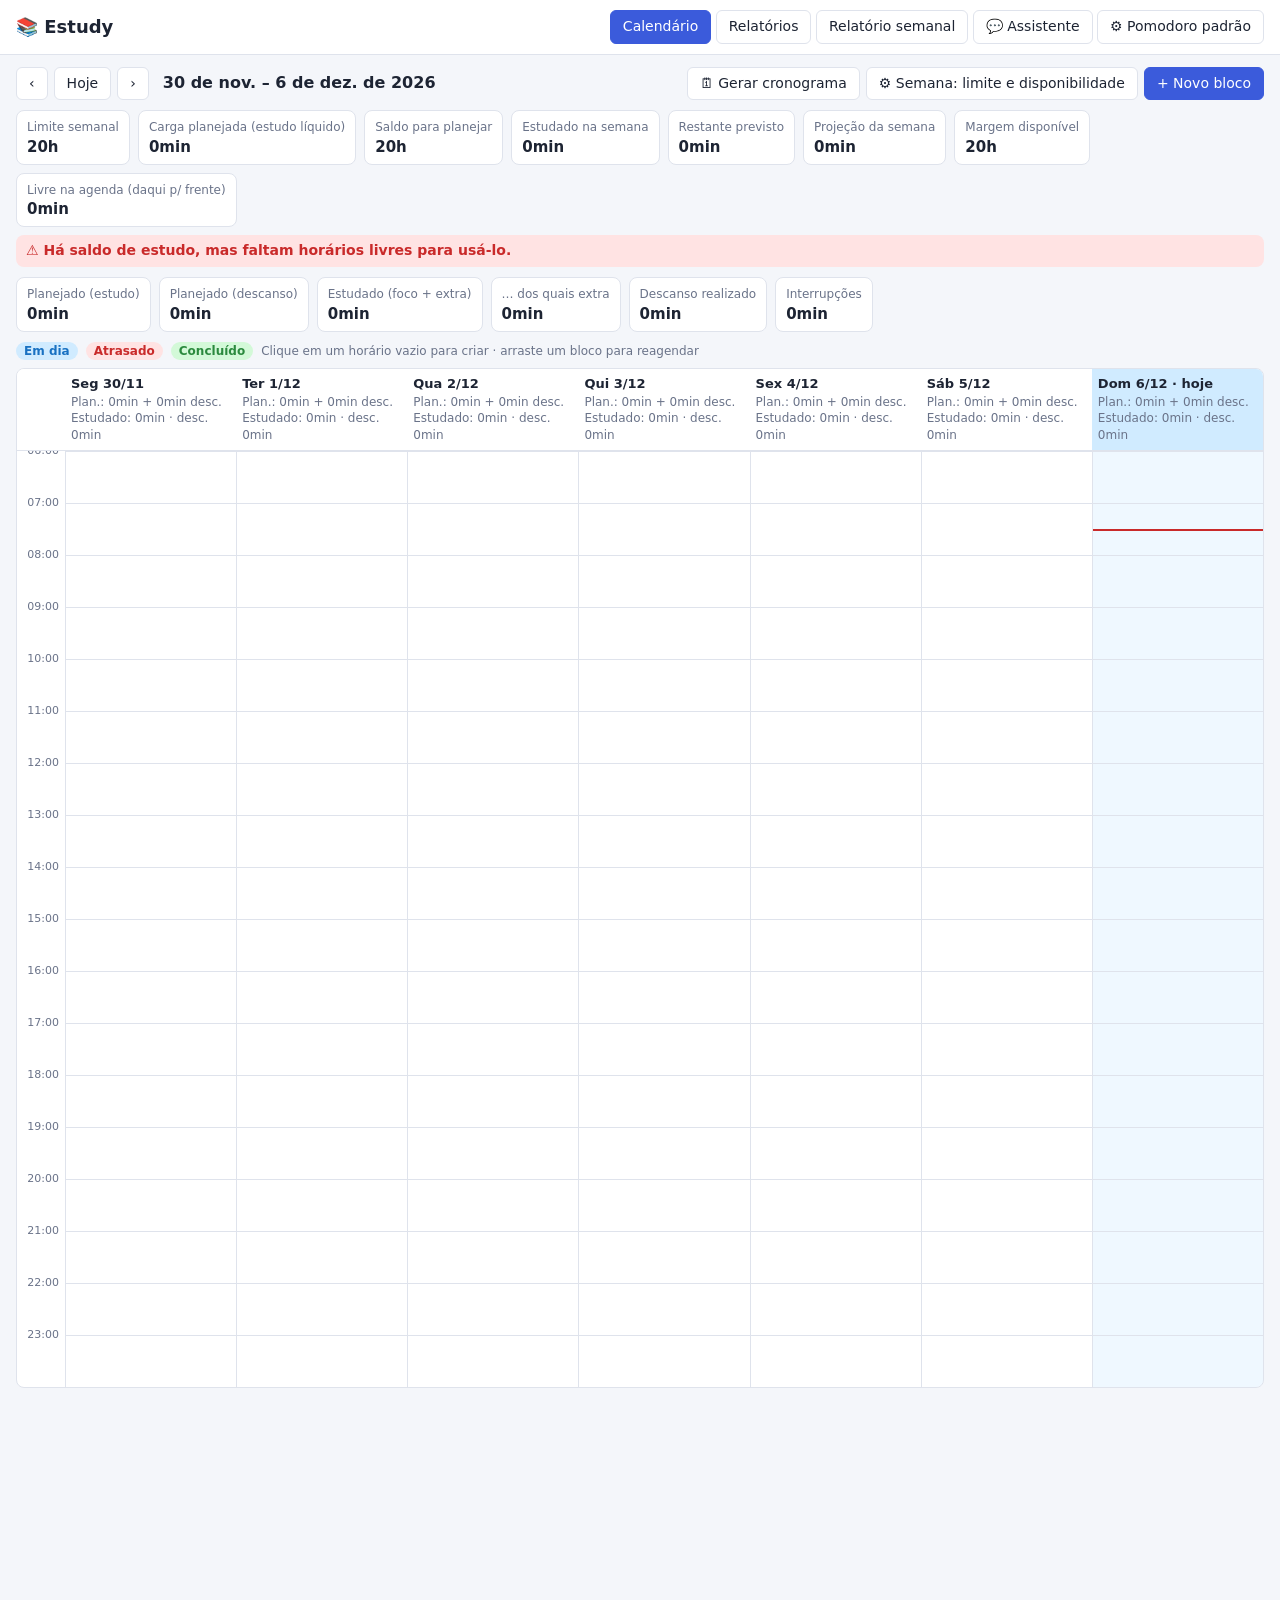
==== commit e0187f7f: "Weekly report UI, build script, final estudy.html, updated tester script and README Co-Authored-By: " ====
--- a/estudy.html
+++ b/estudy.html
@@ -100,6 +100,55 @@
 .alert-banner { background: var(--warn); color: #000; padding: 10px 16px; font-weight: 700; display: flex; justify-content: space-between; align-items: center; gap: 12px; }
 .alert-banner[hidden] { display: none; }
 
+.stat.bad { border-color: var(--red); background: var(--red-bg); }
+.cap-warn { flex-basis: 100%; background: var(--red-bg); color: var(--red); border-radius: 8px; padding: 6px 10px; font-weight: 600; }
+.form-grid label.check { display: flex; gap: 6px; align-items: center; color: var(--text); }
+.form-grid label.check input { width: auto; }
+
+.chat-drawer { position: fixed; right: 12px; top: 64px; bottom: 12px; width: min(380px, calc(100vw - 24px)); z-index: 9; background: var(--surface);
+  border: 1px solid var(--line); border-radius: 12px; padding: 10px; box-shadow: 0 6px 24px rgba(0,0,0,.2); display: flex; flex-direction: column; }
+.chat-drawer[hidden] { display: none; }
+body.has-timer .chat-drawer { bottom: 270px; }
+@media (min-width: 1100px) { body.chat-open main { margin-right: 404px; } }
+.chat-drawer.chat { height: auto; }
+
+#dlg-schedule { width: min(860px, 96vw); }
+.sched-row { display: grid; grid-template-columns: repeat(auto-fit, minmax(110px, 1fr)); gap: 6px; padding: 8px; border: 1px solid var(--line); border-radius: 8px; margin-bottom: 8px; }
+.sched-row label { display: grid; gap: 2px; font-size: 11px; color: var(--muted); }
+.sched-row .rm { align-self: end; }
+.sched-out table td, .sched-out table th { padding: 4px 6px; }
+.sched-out input[type=date], .sched-out input[type=time] { width: auto; }
+.unplaced { background: var(--red-bg); color: var(--red); border-radius: 8px; padding: 6px 10px; margin: 6px 0; }
+
+</style>
+  <style>
+/* Painel do chat. Usa as variáveis de cor do app (com valores de reserva) e só estiliza .chat. */
+.chat { display: flex; flex-direction: column; gap: 8px; min-height: 0; height: 100%; font-size: 14px; color: var(--text, #1d2433); }
+.chat-head { display: flex; justify-content: space-between; align-items: center; gap: 8px; flex-wrap: wrap; }
+.chat-head button { font-size: 12px; padding: 3px 8px; }
+.chat-head button:disabled { opacity: .5; cursor: default; }
+.chat-banner { background: var(--red-bg, #ffe3e3); color: var(--red, #c92a2a); border-radius: 8px; padding: 8px 10px; font-size: 13px; }
+.chat-banner[hidden] { display: none; }
+.chat-list { flex: 1; min-height: 120px; overflow-y: auto; display: flex; flex-direction: column; gap: 6px; padding: 4px 2px; }
+.chat-msg { max-width: 92%; padding: 6px 10px; border-radius: 10px; line-height: 1.4; overflow-wrap: anywhere; }
+.chat-user { align-self: flex-end; background: var(--accent, #3b5bdb); color: #fff; }
+.chat-assistant { align-self: flex-start; background: var(--surface, #fff); border: 1px solid var(--line, #dfe3ec); }
+.chat-system { align-self: flex-start; background: var(--bg, #f4f6fa); border: 1px dashed var(--line, #dfe3ec); color: var(--muted, #6a7389); font-size: 13px; }
+.chat-card { align-self: stretch; background: var(--surface, #fff); border: 1px solid var(--accent, #3b5bdb); border-radius: 10px; padding: 8px 10px; }
+.chat-card.done { opacity: .6; border-color: var(--line, #dfe3ec); }
+.chat-card p { margin: 6px 0; }
+.chat-card-title { font-weight: 700; font-size: 13px; margin-bottom: 4px; }
+.chat-card ul { margin: 4px 0; padding-left: 18px; }
+.chat-warn { color: var(--warn, #e67700); }
+.chat-conf { color: var(--red, #c92a2a); }
+.chat-cap, .chat-info { color: var(--muted, #6a7389); font-size: 12px; }
+.chat-day { font-size: 13px; margin: 2px 0; }
+.chat-actions { display: flex; gap: 6px; flex-wrap: wrap; margin-top: 6px; }
+.chat-actions button:disabled { opacity: .5; cursor: default; }
+.chat-form { display: flex; gap: 6px; align-items: flex-end; }
+.chat-input { flex: 1; resize: vertical; min-height: 40px; max-height: 140px; }
+.chat-form button { align-self: stretch; }
+
 </style>
 </head>
 <body>
@@ -108,6 +157,8 @@
     <nav>
       <button data-view="calendar" class="tab active">Calendário</button>
       <button data-view="reports" class="tab">Relatórios</button>
+      <button data-view="weekly" class="tab" id="tab-weekly">Relatório semanal</button>
+      <button id="btn-chat" class="tab">💬 Assistente</button>
       <button id="btn-settings" class="tab">⚙ Pomodoro padrão</button>
     </nav>
   </header>
@@ -123,14 +174,21 @@
           <button id="next-week" aria-label="Próxima semana">›</button>
           <h2 id="week-title"></h2>
         </div>
-        <button id="new-block" class="primary">+ Novo bloco</button>
+        <div class="cal-nav"><button id="gen-schedule">🗓 Gerar cronograma</button><button id="week-config">⚙ Semana: limite e disponibilidade</button><button id="new-block" class="primary">+ Novo bloco</button></div>
       </div>
+      <div id="capacity" class="summary capacity"></div>
       <div id="week-summary" class="summary"></div>
       <div class="legend">
         <span class="chip st-em_dia">Em dia</span><span class="chip st-atrasado">Atrasado</span><span class="chip st-concluido">Concluído</span>
         <span class="muted">Clique em um horário vazio para criar · arraste um bloco para reagendar</span>
       </div>
       <div id="calendar" class="calendar"></div>
+    </section>
+
+    <section id="view-weekly" hidden>
+      <div class="filters"><label>Semana <select id="w-week"></select></label><button type="button" id="w-refresh">Atualizar relatório</button>
+        <span class="muted" id="w-meta"></span></div>
+      <div id="weekly"></div>
     </section>
 
     <section id="view-reports" hidden>
@@ -147,10 +205,13 @@
     </section>
   </main>
 
+  <aside id="chat-drawer" class="chat-drawer" hidden></aside>
   <aside id="timer" class="timer" hidden></aside>
 
   <dialog id="dlg-block"></dialog>
   <dialog id="dlg-settings"></dialog>
+  <dialog id="dlg-week"></dialog>
+  <dialog id="dlg-schedule"></dialog>
 
   <script>
 /* Regras de negócio do MVP-ESTUDY (sem acesso a DOM ou storage, para ser testável em Node). */
@@ -520,10 +581,1419 @@
 
 </script>
   <script>
+/* Capacidade semanal, disponibilidade e horários livres (requisitos 09 e 10). Módulo puro, testável em Node. */
+(function (root, factory) {
+  if (typeof module === 'object' && module.exports) module.exports = factory(require('./core.js'));
+  else root.Capacity = factory(root.Core);
+})(typeof self !== 'undefined' ? self : this, function (C) {
+  const MIN = C.MIN;
+
+  /* ---------- defaults e normalização ---------- */
+  const DEFAULT_AVAILABILITY = () => ({
+    days: { 1: [{ from: '08:00', to: '12:00' }, { from: '14:00', to: '22:00' }], 2: [{ from: '08:00', to: '12:00' }, { from: '14:00', to: '22:00' }],
+      3: [{ from: '08:00', to: '12:00' }, { from: '14:00', to: '22:00' }], 4: [{ from: '08:00', to: '12:00' }, { from: '14:00', to: '22:00' }],
+      5: [{ from: '08:00', to: '12:00' }, { from: '14:00', to: '22:00' }], 6: [{ from: '08:00', to: '12:00' }] },
+    unavailable: [],
+  });
+  const DEFAULT_LIMIT_MIN = 1200; // 20h líquidas por semana (editável)
+
+  function normalizeBlock(b) {
+    return { kind: 'estudo', reviewOf: null, priority: null, deadline: null, fixed: false, material: '',
+      originWeek: weekKey(b.date), remainingMin: null, source: 'manual', pdf: '', pages: '', studied: '', notes: '',
+      questions: null, hits: null, completed: false, ...b, sessions: b.sessions || [] };
+  }
+  function normalizeState(s) {
+    const st = s.settings || {};
+    return {
+      ...s,
+      settings: {
+        ...st,
+        config: { ...C.DEFAULT_CONFIG, ...(st.config || {}) },
+        weeklyLimitMin: st.weeklyLimitMin === undefined ? DEFAULT_LIMIT_MIN : st.weeklyLimitMin,
+        availability: st.availability || DEFAULT_AVAILABILITY(),
+        closing: st.closing || { day: 7, time: '21:00' },
+      },
+      weekOverrides: s.weekOverrides || {},
+      blocks: (s.blocks || []).map(normalizeBlock),
+      changeLog: s.changeLog || [],
+      reports: s.reports || {},
+      chat: s.chat || { messages: [] },
+      session: s.session || null,
+    };
+  }
+
+  /* ---------- semana e disponibilidade ---------- */
+  const weekKey = (dateStr) => C.isoDate(C.mondayOf(C.parseDate(dateStr)));
+  const isoWeekday = (dateStr) => ((C.parseDate(dateStr).getDay() + 6) % 7) + 1; // 1=segunda … 7=domingo
+  const weekDates = (monday) => [...Array(7)].map((_, i) => C.isoDate(C.addDays(C.parseDate(monday), i)));
+
+  /** Rotina padrão + exceção da semana, sem alterar `settings`. */
+  function effectiveWeek(state, weekMonday) {
+    const s = normalizeState(state);
+    const ov = s.weekOverrides[weekMonday] || {};
+    const dates = weekDates(weekMonday);
+    const base = s.settings.availability;
+    return {
+      limitMin: ov.limitMin !== undefined ? ov.limitMin : s.settings.weeklyLimitMin,
+      days: { ...base.days, ...(ov.days || {}) },
+      unavailable: [...(base.unavailable || []).filter((u) => u.day || dates.includes(u.date)), ...(ov.unavailable || [])],
+    };
+  }
+
+  /* ---------- tempos de um bloco ---------- */
+  const netStudyMin = (b) => b.estimated * b.config.focusMin;           // carga: só estudo
+  const agendaMin = (b) => C.planBlock(b.estimated, b.config).totalMin; // agenda: estudo + pausas
+  const weekOfMs = (ms) => weekKey(C.isoDate(new Date(ms)));
+
+  /** Estudo realizado (foco + extra, uma única vez) em minutos; com `weekMonday`, só sessões iniciadas naquela semana. */
+  function realizedMin(block, weekMonday) {
+    return (block.sessions || []).filter((s) => !weekMonday || weekOfMs(s.startedAt) === weekMonday)
+      .reduce((a, s) => a + s.totals.studyMs / MIN, 0);
+  }
+  /** Tempo líquido restante: concluído = 0; ajuste manual tem prioridade; senão previsto − já estudado. */
+  function remainingMin(block, extraRealizedMin = 0) {
+    if (block.completed) return 0;
+    if (block.remainingMin !== null && block.remainingMin !== undefined) return block.remainingMin;
+    return Math.max(0, netStudyMin(block) - realizedMin(block) - extraRealizedMin);
+  }
+
+  /* ---------- horários livres ---------- */
+  const rng = (r) => [C.toMin(r.from), C.toMin(r.to)];
+  function subtract(intervals, [s, e]) {
+    const out = [];
+    for (const [a, b] of intervals) {
+      if (e <= a || s >= b) { out.push([a, b]); continue; }
+      if (s > a) out.push([a, s]);
+      if (e < b) out.push([e, b]);
+    }
+    return out;
+  }
+  /** Intervalos livres do dia: disponibilidade − indisponíveis − blocos (ocupação = estudo + pausas). */
+  function freeIntervals(state, dateStr, ignoreBlockIds = []) {
+    const s = normalizeState(state), eff = effectiveWeek(s, weekKey(dateStr)), wd = isoWeekday(dateStr);
+    let iv = (eff.days[wd] || []).map(rng).sort((x, y) => x[0] - y[0]);
+    for (const u of eff.unavailable) if ((u.day === wd) || u.date === dateStr) iv = subtract(iv, rng(u));
+    for (const b of s.blocks) {
+      if (b.date !== dateStr || ignoreBlockIds.includes(b.id)) continue;
+      const st = C.toMin(b.start);
+      iv = subtract(iv, [st, st + agendaMin(b)]);
+    }
+    return iv.filter(([a, b]) => b > a).map(([startMin, endMin]) => ({ startMin, endMin }));
+  }
+
+  /* ---------- capacidade da semana (E09 + E10) ---------- */
+  function capacityFor(state, weekMonday, nowMs) {
+    const s = normalizeState(state), eff = effectiveWeek(s, weekMonday), limit = eff.limitMin;
+    const dates = weekDates(weekMonday), now = new Date(nowMs);
+    const inWeek = s.blocks.filter((b) => dates.includes(b.date));
+    const live = s.session && s.session.startedAt ? C.liveTotals(s.session, nowMs).studyMs / MIN : 0;
+    const liveBlock = s.session ? s.session.blockId : null;
+    const liveWeek = s.session ? weekOfMs(s.session.startedAt) : null;
+
+    // E09: carga planejada da semana (blocos agendados nela). Concluído não soma o previsto de novo.
+    let plannedNet = 0, remainingPending = 0, needsNewSlot = 0;
+    for (const b of inWeek) {
+      const real = realizedMin(b, weekMonday) + (liveBlock === b.id && liveWeek === weekMonday ? live : 0);
+      const rem = remainingMin(b, liveBlock === b.id ? live : 0);
+      plannedNet += b.completed ? real : real + rem;
+      if (!b.completed) {
+        remainingPending += rem;
+        const end = C.atMinutes(b.date, C.toMin(b.start) + agendaMin(b)).getTime();
+        if (end < nowMs && rem > 0) needsNewSlot += rem; // já passou do horário: precisa de novo horário
+      }
+    }
+    // E10: estudo realizado na semana (por data da sessão), incluindo cronômetro em andamento.
+    let realized = 0;
+    for (const b of s.blocks) realized += realizedMin(b, weekMonday);
+    if (liveWeek === weekMonday) realized += live;
+    const projection = realized + remainingPending;
+
+    // horários livres ainda utilizáveis (descarta o que já passou)
+    const today = C.isoDate(now), nowMin = now.getHours() * 60 + now.getMinutes();
+    let freeAgenda = 0, maxFree = 0;
+    for (const d of dates) {
+      if (d < today) continue;
+      for (const iv of freeIntervals(s, d)) {
+        const a = d === today ? Math.max(iv.startMin, nowMin) : iv.startMin;
+        if (iv.endMin > a) { freeAgenda += iv.endMin - a; maxFree = Math.max(maxFree, iv.endMin - a); }
+      }
+    }
+
+    const hasLimit = limit !== null && limit !== undefined;
+    const balance = hasLimit ? limit - plannedNet : null, margin = hasLimit ? limit - projection : null;
+    const warnings = [];
+    if (hasLimit) {
+      if (plannedNet > limit) warnings.push('EXCESS'); else if (plannedNet === limit) warnings.push('LIMIT_REACHED');
+      if (projection > limit) warnings.push('PROJECTION_OVER_LIMIT');
+      if (balance > 0 && maxFree < s.settings.config.focusMin) warnings.push('BALANCE_WITHOUT_SLOTS');
+    }
+    if (needsNewSlot > freeAgenda) warnings.push('PROJECTION_NO_SLOTS');
+    return {
+      week: weekMonday, limitMin: hasLimit ? limit : null,
+      plannedNetMin: plannedNet, balanceMin: balance, excessMin: hasLimit ? Math.max(0, plannedNet - limit) : 0,
+      realizedMin: realized, remainingMin: remainingPending, projectionMin: projection,
+      marginMin: margin, projectedExcessMin: hasLimit ? Math.max(0, projection - limit) : 0,
+      freeAgendaMin: freeAgenda, maxFreeSlotMin: maxFree, needsNewSlotMin: needsNewSlot, warnings,
+    };
+  }
+
+  /**
+   * Cabe um novo bloco? `draft` = {estimated, config, date, start?, id?, remainingMin?}.
+   * Capacidade (carga líquida) e agenda (horário livre) são verificadas separadamente; nunca altera nada.
+   */
+  function wouldFit(state, draft, weekMonday, nowMs = Date.now()) {
+    const s = normalizeState(state), cfg = capacityFor(s, weekMonday, nowMs);
+    const d = normalizeBlock({ config: s.settings.config, ...draft });
+    const net = d.remainingMin !== null && d.remainingMin !== undefined ? d.remainingMin : netStudyMin(d), need = agendaMin(d);
+    const fitsCapacity = cfg.limitMin === null || cfg.plannedNetMin + net <= cfg.limitMin;
+    const excessMin = cfg.limitMin === null ? 0 : Math.max(0, cfg.plannedNetMin + net - cfg.limitMin);
+    let fitsAgenda;
+    if (d.start) {
+      const st = C.toMin(d.start);
+      fitsAgenda = freeIntervals(s, d.date, d.id ? [d.id] : []).some((iv) => iv.startMin <= st && iv.endMin >= st + need);
+    } else {
+      fitsAgenda = weekDates(weekMonday).some((dt) => freeIntervals(s, dt).some((iv) => iv.endMin - iv.startMin >= need));
+    }
+    const options = [];
+    if (!fitsCapacity) {
+      const fit = Math.floor(Math.max(0, cfg.balanceMin) / d.config.focusMin);
+      if (fit >= 1 && fit < d.estimated) options.push({ type: 'reduce', pomodoros: fit, text: `Reduzir para ${fit} pomodoro(s) para caber no saldo de ${C.fmtDur(cfg.balanceMin * MIN)}.` });
+      options.push({ type: 'transfer', week: C.isoDate(C.addDays(C.parseDate(weekMonday), 7)), text: 'Agendar na semana seguinte.' });
+      const candidates = s.blocks.filter((b) => weekKey(b.date) === weekMonday && !b.completed && !b.fixed && b.priority !== 'alta' && remainingMin(b) >= excessMin)
+        .sort((a, b) => ({ baixa: 0, media: 1, null: 2 }[a.priority] ?? 2) - ({ baixa: 0, media: 1, null: 2 }[b.priority] ?? 2));
+      if (candidates.length) options.push({ type: 'replace', blockIds: candidates.slice(0, 3).map((b) => b.id), text: `Substituir um bloco pendente de menor prioridade: ${candidates.slice(0, 3).map((b) => `"${b.title}"`).join(', ')}.` });
+    }
+    return { fitsCapacity, fitsAgenda, fits: fitsCapacity && fitsAgenda, excessMin, balanceMin: cfg.balanceMin, options };
+  }
+
+  return { DEFAULT_LIMIT_MIN, DEFAULT_AVAILABILITY, normalizeBlock, normalizeState, weekKey, isoWeekday, weekDates, effectiveWeek,
+    netStudyMin, agendaMin, realizedMin, remainingMin, freeIntervals, capacityFor, wouldFit };
+});
+
+</script>
+  <script>
+/* Gerador de cronograma semanal (E08 / requisito 08). Módulo puro e determinístico: não grava nada,
+ * só PROPÕE posições. A aplicação no calendário é feita depois, por commands.applyChanges, após confirmação.
+ * Depende de core.js (planBlock, datas) e de capacity.js (effectiveWeek, freeIntervals, capacityFor).
+ *
+ * Extensões ao contrato (docs/ARQUITETURA-V2.md §4.2), combinadas com o maestro:
+ *  - `request.weekOverrides` aceita o mapa { 'YYYY-MM-DD': override } OU o próprio override da semana ({limitMin, days, unavailable}).
+ *  - cada placement traz `fixed` (true quando o horário foi obrigatório); `warnings` são objetos { code, text }.
+ *  - `unplaced[].item` é um resumo { subject, title, pomodoros, blockIndex, blocks, deadline, priority, fixedDate, fixedStart, itemIndex }.
+ *  - 5º parâmetro opcional `deps` substitui o capacity.js (usado em testes). */
+(function (root, factory) {
+  if (typeof module === 'object' && module.exports) {
+    let cap = null;
+    try { cap = require('./capacity.js'); } catch (e) {
+      // Só ignora a ausência do capacity.js; qualquer outro erro (ex.: sintaxe) deve aparecer.
+      if (!(e && e.code === 'MODULE_NOT_FOUND' && /capacity/.test(e.message))) throw e;
+    }
+    module.exports = factory(require('./core.js'), cap);
+  } else root.Scheduler = factory(root.Core, root.Capacity || null);
+})(typeof self !== 'undefined' ? self : this, function (Core, DefaultCap) {
+  /** Passo de alinhamento do início dos blocos (igual à precisão do arrastar no calendário). */
+  const STEP = 15;
+  const PRIORITY_RANK = { alta: 0, media: 1, baixa: 2 };
+  const DAY_NAMES = ['segunda', 'terça', 'quarta', 'quinta', 'sexta', 'sábado', 'domingo'];
+  const WARNING_TEXT = {
+    LIMIT_REACHED: 'O limite semanal foi atingido.',
+    EXCESS: 'O planejamento da semana excede o limite semanal.',
+    BALANCE_WITHOUT_SLOTS: 'Há saldo de estudo no limite, mas faltam horários livres.',
+    PROJECTION_OVER_LIMIT: 'A projeção da semana ultrapassa o limite.',
+    PROJECTION_NO_SLOTS: 'A projeção não cabe nos horários restantes.',
+  };
+
+  const fmt = (min) => Core.fmtDur(min * Core.MIN);
+  const clone = (o) => JSON.parse(JSON.stringify(o));
+  const ceilStep = (min) => Math.ceil(min / STEP) * STEP;
+  const isoDow = (dateStr) => ((Core.parseDate(dateStr).getDay() + 6) % 7) + 1;
+  const dayName = (dateStr) => DAY_NAMES[isoDow(dateStr) - 1];
+
+  /** Remove [s, e) de uma lista de intervalos {startMin, endMin}. */
+  function subtract(intervals, s, e) {
+    const out = [];
+    for (const iv of intervals) {
+      if (e <= iv.startMin || s >= iv.endMin) { out.push(iv); continue; }
+      if (s > iv.startMin) out.push({ startMin: iv.startMin, endMin: s });
+      if (e < iv.endMin) out.push({ startMin: e, endMin: iv.endMin });
+    }
+    return out;
+  }
+
+  /**
+   * Aplica a exceção de semana do pedido SOBRE UMA CÓPIA do estado (nunca altera settings nem o original).
+   * Aceita `request.weekOverrides` como mapa { 'YYYY-MM-DD': override } ou como o próprio override da semana.
+   */
+  function withRequestOverride(state, weekMonday, reqOverrides) {
+    const s = clone(state);
+    if (!reqOverrides) return s;
+    const ov = reqOverrides[weekMonday]
+      || (('limitMin' in reqOverrides || 'days' in reqOverrides || 'unavailable' in reqOverrides) ? reqOverrides : null);
+    if (!ov) return s;
+    s.weekOverrides = s.weekOverrides || {};
+    const cur = s.weekOverrides[weekMonday] || {};
+    const merged = { ...cur };
+    if (ov.limitMin !== undefined) merged.limitMin = ov.limitMin;
+    if (ov.days) merged.days = { ...(cur.days || {}), ...ov.days };
+    if (ov.unavailable) merged.unavailable = [...(cur.unavailable || []), ...ov.unavailable];
+    s.weekOverrides[weekMonday] = merged;
+    return s;
+  }
+
+  /** Expande cada item do pedido em unidades (um bloco cada). Item inválido vira `unplaced` (nada some em silêncio). */
+  function expandUnits(items, cfg, weekEnd) {
+    const units = [], invalid = [];
+    items.forEach((it, itemIndex) => {
+      const blocks = it.blocks === undefined ? 1 : it.blocks;
+      const problems = [];
+      if (!it.subject || !String(it.subject).trim()) problems.push('informe a matéria');
+      if (!Number.isInteger(blocks) || blocks < 1) problems.push('a quantidade de blocos deve ser um inteiro maior que zero');
+      if (!Number.isInteger(it.pomodoros) || it.pomodoros < 1) problems.push('os pomodoros por bloco devem ser um inteiro maior que zero');
+      if (it.fixedStart && !it.fixedDate) problems.push('o horário obrigatório precisa de um dia');
+      if (problems.length) {
+        invalid.push({ item: { ...it, itemIndex }, code: 'INVALID', reason: `Item ignorado por dados inválidos: ${problems.join('; ')}.` });
+        return;
+      }
+      const plan = Core.planBlock(it.pomodoros, cfg);
+      for (let u = 1; u <= blocks; u++) {
+        const base = (it.title && it.title.trim()) || it.subject;
+        units.push({
+          item: it, itemIndex, unitIndex: u, of: blocks,
+          subject: it.subject, title: blocks > 1 ? `${base} (${u}/${blocks})` : base,
+          pomodoros: it.pomodoros, netMin: plan.studyMin, agendaMin: plan.totalMin,
+          material: it.material || '', deadline: it.deadline || null,
+          priority: PRIORITY_RANK[it.priority] !== undefined ? it.priority : null,
+          fixedDate: it.fixedDate || null, fixedStart: it.fixedStart || null,
+          kind: it.kind === 'revisao' ? 'revisao' : 'estudo', reviewOf: it.reviewOf || null,
+          tight: !!it.deadline && it.deadline <= weekEnd,
+        });
+      }
+    });
+    return { units, invalid };
+  }
+
+  const prioRank = (u) => (u.priority === null ? 3 : PRIORITY_RANK[u.priority]);
+  const group = (u) => (u.fixedDate ? 0 : u.tight ? 1 : 2);
+  /** Ordem de atendimento: obrigatórios; depois prazo que aperta (nesta semana); depois prioridade/prazo. Empate: ordem do pedido. */
+  function compareUnits(a, b) {
+    const ga = group(a), gb = group(b);
+    if (ga !== gb) return ga - gb;
+    let c = 0;
+    if (ga === 0) c = (a.fixedDate + (a.fixedStart || '99:99')).localeCompare(b.fixedDate + (b.fixedStart || '99:99'));
+    else if (ga === 1) c = a.deadline.localeCompare(b.deadline) || prioRank(a) - prioRank(b);
+    else c = prioRank(a) - prioRank(b) || (a.deadline || '9999-12-31').localeCompare(b.deadline || '9999-12-31');
+    return c || a.itemIndex - b.itemIndex || a.unitIndex - b.unitIndex;
+  }
+
+  /**
+   * proposeSchedule(state, request, weekMonday, nowMs[, deps]) -> { placements, unplaced, capacity:{before,after}, warnings }
+   * `deps` (opcional) substitui o capacity.js — usado nos testes.
+   */
+  function proposeSchedule(state, request, weekMonday, nowMs, deps) {
+    const Cap = deps || DefaultCap;
+    if (!Cap) throw new Error('scheduler: capacity.js não encontrado (necessário para disponibilidade e limite).');
+    request = request || {};
+    const warnings = [];
+    if (request.preserveExisting === false) {
+      warnings.push({ code: 'PRESERVE_FORCED', text: 'Blocos e revisões existentes são sempre preservados; a opção de não preservar foi ignorada.' });
+    }
+
+    const base = Cap.normalizeState ? Cap.normalizeState(withRequestOverride(state, weekMonday, request.weekOverrides))
+      : withRequestOverride(state, weekMonday, request.weekOverrides);
+    const cfg = (base.settings && base.settings.config) || Core.DEFAULT_CONFIG;
+    const dates = [];
+    for (let i = 0; i < 7; i++) dates.push(Core.isoDate(Core.addDays(Core.parseDate(weekMonday), i)));
+    const weekEnd = dates[6];
+
+    const before = Cap.capacityFor(base, weekMonday, nowMs);
+    const eff = Cap.effectiveWeek(base, weekMonday);
+    const limitMin = eff.limitMin === undefined ? null : eff.limitMin;
+    let remaining = limitMin === null ? Infinity : Math.max(0, before.balanceMin !== undefined && before.balanceMin !== null ? before.balanceMin : limitMin - before.plannedNetMin);
+    if (limitMin === null) warnings.push({ code: 'LIMIT_NOT_SET', text: 'Não há limite semanal definido; nada limita a carga proposta.' });
+
+    // Hoje e passado: nada é proposto antes de agora.
+    const now = new Date(nowMs);
+    const today = Core.isoDate(now);
+    const nowMin = now.getHours() * 60 + now.getMinutes();
+    const free = {};
+    let totalFree = 0;
+    for (const d of dates) {
+      if (d < today) { free[d] = []; continue; }
+      let ivs = (Cap.freeIntervals(base, d) || []).map((iv) => ({ startMin: iv.startMin, endMin: iv.endMin }));
+      if (d === today) ivs = subtract(ivs, 0, ceilStep(nowMin));
+      free[d] = ivs;
+      totalFree += ivs.reduce((s, iv) => s + (iv.endMin - iv.startMin), 0);
+    }
+
+    const { units, invalid } = expandUnits(request.items || [], cfg, weekEnd);
+    units.sort(compareUnits);
+
+    const placements = [], unplaced = [...invalid];
+    const spread = {}; // contagem de blocos da matéria por dia, para espalhar a matéria na semana
+
+    /** Primeiro encaixe (início alinhado a STEP) em `date` para `agendaMin`; null se não couber. */
+    const fitIn = (date, agendaMin) => {
+      for (const iv of free[date]) {
+        const start = ceilStep(iv.startMin);
+        if (start + agendaMin <= iv.endMin) return start;
+      }
+      return null;
+    };
+    const orderedDates = (u, filter) => {
+      const list = dates.filter(filter);
+      if (u.tight) return list; // prazo apertado: o mais cedo possível
+      const cnt = (d) => (spread[u.subject] && spread[u.subject][d]) || 0;
+      return list.map((d, i) => ({ d, i })).sort((a, b) => cnt(a.d) - cnt(b.d) || a.i - b.i).map((x) => x.d);
+    };
+    const unplace = (u, code, reason) => unplaced.push({
+      item: { subject: u.subject, title: u.title, pomodoros: u.pomodoros, blockIndex: u.unitIndex, blocks: u.of,
+        deadline: u.deadline, priority: u.priority, fixedDate: u.fixedDate, fixedStart: u.fixedStart, itemIndex: u.itemIndex },
+      code, reason,
+    });
+
+    for (const u of units) {
+      // 1) Limite semanal LÍQUIDO: nunca ultrapassa em silêncio nem encurta o bloco.
+      if (u.netMin > remaining) {
+        unplace(u, 'LIMIT', `Não coube no limite semanal: o bloco exige ${fmt(u.netMin)} líquidos de estudo e restam ${fmt(remaining)} de ${fmt(limitMin)}.`);
+        continue;
+      }
+      let slot = null;
+      if (u.fixedDate) {
+        // 2a) Horário obrigatório: só o dia/horário pedido.
+        if (!dates.includes(u.fixedDate)) { unplace(u, 'OUT_OF_WEEK', `O dia obrigatório ${u.fixedDate} não pertence à semana de ${weekMonday}.`); continue; }
+        if (u.fixedDate < today) { unplace(u, 'PAST', `O dia obrigatório (${dayName(u.fixedDate)}, ${u.fixedDate}) já passou.`); continue; }
+        if (u.deadline && u.fixedDate > u.deadline) { unplace(u, 'DEADLINE', `O dia obrigatório (${u.fixedDate}) é posterior ao prazo (${u.deadline}).`); continue; }
+        if (u.fixedStart) {
+          const s = Core.toMin(u.fixedStart);
+          if (free[u.fixedDate].some((iv) => iv.startMin <= s && s + u.agendaMin <= iv.endMin)) slot = { date: u.fixedDate, start: s };
+          else unplace(u, 'FIXED_CONFLICT', `O horário obrigatório de ${dayName(u.fixedDate)} (${u.fixedStart}–${Core.fromMin(s + u.agendaMin)}) não está livre: fora da disponibilidade, indisponível ou ocupado.`);
+        } else {
+          const s = fitIn(u.fixedDate, u.agendaMin);
+          if (s !== null) slot = { date: u.fixedDate, start: s };
+          else unplace(u, 'FIXED_CONFLICT', `Não há horário livre de ${fmt(u.agendaMin)} em ${dayName(u.fixedDate)} (${u.fixedDate}), o dia obrigatório.`);
+        }
+        if (!slot) continue;
+      } else {
+        // 2b) Livre: procura sem prazo (para diferenciar o motivo) e depois com prazo.
+        const search = (filter) => {
+          for (const d of orderedDates(u, filter)) { const s = fitIn(d, u.agendaMin); if (s !== null) return { date: d, start: s }; }
+          return null;
+        };
+        const any = search(() => true);
+        if (!any) {
+          if (totalFree === 0) unplace(u, 'UNAVAILABLE', 'Não há nenhum horário disponível nesta semana (disponibilidade vazia, tudo indisponível ou semana já passada).');
+          else unplace(u, 'NO_SLOT', `Nenhum horário livre contínuo de ${fmt(u.agendaMin)} (estudo e pausas) coube na semana.`);
+          continue;
+        }
+        slot = u.deadline ? search((d) => d <= u.deadline) : any;
+        if (!slot) { unplace(u, 'DEADLINE', `Há horário livre, mas só depois do prazo (${u.deadline}); o bloco não foi encurtado nem adiado em silêncio.`); continue; }
+      }
+
+      free[slot.date] = subtract(free[slot.date], slot.start, slot.start + u.agendaMin);
+      remaining -= u.netMin;
+      (spread[u.subject] = spread[u.subject] || {})[slot.date] = ((spread[u.subject] || {})[slot.date] || 0) + 1;
+      const why = u.fixedDate ? 'Horário obrigatório respeitado' : u.tight ? 'Prazo apertado: primeiro horário livre' : 'Horário livre escolhido espalhando a matéria na semana';
+      placements.push({
+        tempId: `tmp-${u.itemIndex + 1}-${u.unitIndex}`, subject: u.subject, title: u.title,
+        date: slot.date, start: Core.fromMin(slot.start), estimated: u.pomodoros, config: { ...cfg },
+        kind: u.kind, reviewOf: u.reviewOf, priority: u.priority, deadline: u.deadline, material: u.material,
+        fixed: !!u.fixedDate && !!u.fixedStart,
+        reason: `${why}: ${dayName(slot.date)} ${Core.fromMin(slot.start)}–${Core.fromMin(slot.start + u.agendaMin)} (agenda ${fmt(u.agendaMin)}, estudo líquido ${fmt(u.netMin)}).`,
+      });
+    }
+    placements.sort((a, b) => a.date.localeCompare(b.date) || a.start.localeCompare(b.start) || a.tempId.localeCompare(b.tempId));
+
+    // Capacidade depois da proposta, calculada pelo mesmo módulo (sobre uma cópia).
+    const after = clone(base);
+    after.blocks = [...(after.blocks || []), ...placements.map((p) => ({
+      id: p.tempId, subject: p.subject, title: p.title, date: p.date, start: p.start, estimated: p.estimated,
+      config: p.config, kind: p.kind, reviewOf: p.reviewOf, priority: p.priority, deadline: p.deadline, fixed: p.fixed,
+      material: p.material, pdf: p.material, originWeek: weekMonday, remainingMin: null, source: 'scheduler',
+      completed: false, questions: null, hits: null, sessions: [],
+    }))];
+    const afterCap = Cap.capacityFor(after, weekMonday, nowMs);
+    for (const w of afterCap.warnings || []) warnings.push({ code: w, text: WARNING_TEXT[w] || w });
+    if (unplaced.length) warnings.push({ code: 'UNPLACED', text: `${unplaced.length} bloco(s) não couberam; veja os motivos. Nada foi omitido ou encurtado.` });
+
+    return { placements, unplaced, capacity: { before, after: afterCap }, warnings };
+  }
+
+  return { STEP, proposeSchedule, compareUnits };
+});
+
+</script>
+  <script>
+/* Comandos do chat (requisitos 07 e 12): resolução de bloco, proposta (diff), aplicação única e desfazer.
+ * Módulo puro (sem DOM/storage), testável em Node. O LLM só produz comandos; tempos, conflitos e capacidade
+ * vêm de core.js/capacity.js. Nada é "anunciado como feito" aqui: quem aplica é applyChanges, e só depois de
+ * salvar o chat pode relatar o resultado. */
+(function (root, factory) {
+  if (typeof module === 'object' && module.exports) {
+    let sched = null;
+    try { sched = require('./scheduler.js'); } catch (e) { /* scheduler ainda não publicado: propose_schedule avisa */ }
+    module.exports = factory(require('./core.js'), require('./capacity.js'), () => sched);
+  } else root.Commands = factory(root.Core, root.Capacity, () => root.Scheduler || null);
+})(typeof self !== 'undefined' ? self : this, function (C, Cap, getScheduler) {
+  const DAY_ABBR = ['seg', 'ter', 'qua', 'qui', 'sex', 'sáb', 'dom'];
+  const WEEKDAY_NAMES = { segunda: 1, terca: 2, quarta: 3, quinta: 4, sexta: 5, sabado: 6, domingo: 7 };
+  const UPDATABLE = ['subject', 'title', 'date', 'start', 'estimated', 'config', 'kind', 'priority', 'deadline', 'fixed',
+    'material', 'pdf', 'pages', 'notes', 'studied', 'remainingMin'];
+  const TIME_KEYS = ['date', 'start', 'estimated', 'config'];
+
+  /* ---------- utilitários ---------- */
+  const clone = (x) => (x === undefined ? undefined : JSON.parse(JSON.stringify(x)));
+  const norm = (s) => String(s == null ? '' : s).normalize('NFD').replace(/[̀-ͯ]/g, '').toLowerCase().trim();
+  function deq(a, b) {
+    if (a === b) return true;
+    if (a == null || b == null || typeof a !== 'object' || typeof b !== 'object') return false;
+    if (Array.isArray(a) !== Array.isArray(b)) return false;
+    const ka = Object.keys(a), kb = Object.keys(b);
+    return ka.length === kb.length && ka.every((k) => deq(a[k], b[k]));
+  }
+  /** '14h', '14:00', '9', '09:30' => 'HH:MM'; inválido => null. */
+  function normTime(v) {
+    if (v == null) return null;
+    const m = String(v).trim().toLowerCase().match(/^(\d{1,2})(?:\s*[:h]\s*(\d{2})?)?$/);
+    if (!m) return null;
+    const h = Number(m[1]), mi = Number(m[2] || 0);
+    return h > 23 || mi > 59 ? null : `${C.pad(h)}:${C.pad(mi)}`;
+  }
+  const isDate = (s) => /^\d{4}-\d{2}-\d{2}$/.test(s || '');
+  function parseWeekday(v) {
+    if (Number.isInteger(v) && v >= 1 && v <= 7) return v;
+    const n = norm(v).replace(/-feira$/, '');
+    return WEEKDAY_NAMES[n] || null;
+  }
+  const fmtDay = (date) => { const d = C.parseDate(date); return `${DAY_ABBR[Cap.isoWeekday(date) - 1]} ${C.pad(d.getDate())}/${C.pad(d.getMonth() + 1)}`; };
+  const fmtWhen = (date, start) => `${fmtDay(date)} ${start}`;
+  const spanOf = (b) => { const s = C.toMin(b.start); return [s, s + Cap.agendaMin(b)]; };
+  const byWhen = (a, b) => (a.date + a.start < b.date + b.start ? -1 : a.date + a.start > b.date + b.start ? 1 : 0);
+  const nowMsOf = (n) => (typeof n === 'number' ? n : Date.now());
+
+  /* ---------- resolução de bloco ---------- */
+  /** ref = {id} | {subject?, title?, date?, start?, weekday?}. Nunca escolhe sozinho entre vários. */
+  function resolveRef(state, ref) {
+    const blocks = (state && state.blocks) || [];
+    if (!ref || typeof ref !== 'object') return { status: 'none', matches: [] };
+    if (ref.id) {
+      const b = blocks.find((x) => x.id === ref.id);
+      return b ? { status: 'one', matches: [b] } : { status: 'none', matches: [] };
+    }
+    const wd = ref.weekday != null && ref.weekday !== '' ? parseWeekday(ref.weekday) : null;
+    const start = ref.start ? normTime(ref.start) : null;
+    const crit = [ref.subject, ref.title, ref.date, ref.start, ref.weekday].filter((v) => v != null && v !== '');
+    if (!crit.length || (ref.weekday != null && ref.weekday !== '' && !wd) || (ref.start && !start)) return { status: 'none', matches: [] };
+    const has = (hay, needle) => { const h = norm(hay), n = norm(needle); return h.includes(n) || n.includes(h); };
+    const base = blocks.filter((b) => (!ref.subject || has(b.subject, ref.subject)) && (!ref.title || has(b.title, ref.title))
+      && (!ref.date || b.date === ref.date) && (!wd || Cap.isoWeekday(b.date) === wd));
+    let matches = start ? base.filter((b) => b.start === start) : base;
+    if (start && !matches.length) { // sem início exato: aceita o bloco que cobre esse horário
+      const st = C.toMin(start);
+      matches = base.filter((b) => { const [a, e] = spanOf(Cap.normalizeBlock(b)); return a <= st && st < e; });
+    }
+    matches = matches.slice().sort(byWhen);
+    return { status: matches.length === 1 ? 'one' : matches.length ? 'ambiguous' : 'none', matches };
+  }
+  const describe = (b) => `${b.subject} — ${b.title} (${fmtWhen(b.date, b.start)})`;
+
+  /* ---------- horários livres e conflitos (sempre sobre o estado de trabalho) ---------- */
+  const vstate = (ctx) => ({ ...ctx.state, blocks: ctx.work });
+  function overlapsOf(ctx, draft, ignoreId) {
+    const [a, e] = spanOf(draft);
+    return ctx.work.filter((b) => b.id !== ignoreId && b.date === draft.date && (() => { const [s, f] = spanOf(b); return a < f && s < e; })());
+  }
+  const inAvailability = (ctx, draft, ignoreId) => {
+    const [a, e] = spanOf(draft);
+    return Cap.freeIntervals(vstate(ctx), draft.date, ignoreId ? [ignoreId] : []).some((iv) => iv.startMin <= a && iv.endMin >= e);
+  };
+  /** Horários livres onde o rascunho cabe, do mais próximo da preferência ao mais distante. */
+  function slotsFor(ctx, draft, { prefDate, prefStart, days = 3, max = 3, ignoreId, afterMs = 0, untilDate = null }) {
+    const need = Cap.agendaMin(draft), pref = C.toMin(prefStart || '00:00'), out = [];
+    for (let k = 0; k <= days; k++) {
+      const date = C.isoDate(C.addDays(C.parseDate(prefDate), k));
+      if (untilDate && date > untilDate) break;
+      for (const iv of Cap.freeIntervals(vstate(ctx), date, ignoreId ? [ignoreId] : [])) {
+        const cands = new Set([iv.startMin]);
+        if (k === 0) cands.add(Math.max(iv.startMin, pref));
+        for (const st of cands) {
+          const startMs = C.atMinutes(date, st).getTime();
+          if (st + need <= iv.endMin && startMs >= afterMs) out.push({ date, start: C.fromMin(st), k, dist: Math.abs(st - pref) });
+        }
+      }
+    }
+    out.sort((x, y) => x.k - y.k || x.dist - y.dist || (x.start < y.start ? -1 : 1));
+    const seen = new Set();
+    return out.filter((s) => { const key = s.date + s.start; if (seen.has(key)) return false; seen.add(key); return true; }).slice(0, max);
+  }
+
+  /* ---------- contexto da proposta ---------- */
+  function makeCtx(state, nowMs) {
+    return { state, nowMs, work: (state.blocks || []).map((b) => Cap.normalizeBlock(clone(b))), seq: 0,
+      changes: [], questions: [], results: [], conflicts: [], warnings: [], alternatives: [], confirm: false, mutating: 0, undoRequested: false };
+  }
+  const genId = (ctx) => `c${ctx.nowMs.toString(36)}${(++ctx.seq).toString(36)}`;
+  const warn = (ctx, code, text) => { ctx.warnings.push({ code, text }); };
+  const ask = (ctx, q) => { ctx.questions.push(q); };
+  const note = (ctx, type, text, extra = {}) => { ctx.results.push({ type, text, ...extra }); };
+
+  /** Registra a mudança no diff e já a reflete no estado de trabalho (para os próximos comandos). */
+  function commit(ctx, change) {
+    const w = ctx.work, i = w.findIndex((b) => b.id === change.id);
+    const prev = ctx.changes.findIndex((c) => c.id === change.id && c.op !== 'setting');
+    if (change.op === 'create') w.push(clone(change.after));
+    else if (change.op === 'update' && i >= 0) w[i] = clone(change.after);
+    else if (change.op === 'delete' && i >= 0) w.splice(i, 1);
+    if (prev >= 0 && change.op !== 'setting') { // vários comandos sobre o mesmo bloco viram uma só mudança
+      const p = ctx.changes[prev];
+      if (p.op === 'create' && change.op === 'delete') { ctx.changes.splice(prev, 1); return; }
+      p.after = change.op === 'delete' ? null : change.after;
+      if (change.op === 'delete') p.op = 'delete';
+      p.summary += `; ${change.summary}`;
+      if (p.op === 'update' && deq(p.before, p.after)) ctx.changes.splice(prev, 1);
+      return;
+    }
+    ctx.changes.push(change);
+  }
+
+  function resolveOne(ctx, i, ref, what) {
+    const r = resolveRef(vstate(ctx), ref);
+    if (r.status === 'one') return r.matches[0];
+    if (r.status === 'none') ask(ctx, { id: `ref_none_${i}`, text: `Não encontrei o bloco${what ? ' ' + what : ''}. Qual é a matéria, o dia e o horário dele?` });
+    else ask(ctx, { id: `ref_ambiguous_${i}`, text: `Mais de um bloco combina com o pedido. Qual deles?`,
+      options: r.matches.map((b) => ({ label: describe(b), ref: { id: b.id } })) });
+    return null;
+  }
+
+  /** Reagenda/edita um bloco: valida, checa conflito e disponibilidade e registra a mudança. */
+  function modify(ctx, i, block, patch, verb) {
+    const keys = Object.keys(patch).filter((k) => !deq(patch[k], block[k]));
+    if (!keys.length) { note(ctx, 'noop', `"${block.title}" já está assim; nada a alterar.`, { id: block.id }); return; }
+    const after = Cap.normalizeBlock({ ...block, ...patch });
+    const timeChanged = keys.some((k) => TIME_KEYS.includes(k));
+    const errs = C.validateBlockPlan(after).filter((m) => !/matéria|assunto/i.test(m) || keys.includes('subject') || keys.includes('title'));
+    if (errs.length) { ask(ctx, { id: `invalid_${i}`, text: `Não consigo aplicar em "${block.title}": ${errs.join(' ')}` }); return; }
+    if (timeChanged) {
+      const clash = overlapsOf(ctx, after, block.id);
+      if (clash.length) {
+        const text = `${fmtWhen(after.date, after.start)} está ocupado por ${clash.map((b) => `"${b.title}"`).join(', ')}.`;
+        ctx.conflicts.push({ blockId: block.id, with: clash.map((b) => b.id), text });
+        const slots = slotsFor(ctx, after, { prefDate: after.date, prefStart: after.start, ignoreId: block.id, afterMs: ctx.nowMs, max: 4 })
+          .filter((s) => !(s.date === block.date && s.start === block.start)).slice(0, 3); // não sugere onde o bloco já está
+        const alts = slots.map((s) => ({ text: `Mover para ${fmtWhen(s.date, s.start)}`,
+          commands: [{ type: 'move_block', ref: { id: block.id }, to: { date: s.date, start: s.start } }] }));
+        ctx.alternatives.push(...alts);
+        ask(ctx, { id: `dest_busy_${i}`, text: `${text} ${alts.length ? 'Escolha um destes horários livres:' : 'Não achei horário livre próximo; diga outro horário.'}`,
+          options: alts.map((a) => ({ label: a.text, commands: a.commands })) });
+        return;
+      }
+      if (!inAvailability(ctx, after, block.id)) warn(ctx, 'FORA_DA_DISPONIBILIDADE', `${fmtWhen(after.date, after.start)} está fora da sua disponibilidade (ou numa indisponibilidade).`);
+    }
+    if (block.fixed && timeChanged) { warn(ctx, 'BLOCO_FIXO', `"${block.title}" tem horário obrigatório.`); ctx.confirm = true; }
+    if (block.completed && timeChanged) { warn(ctx, 'BLOCO_CONCLUIDO', `"${block.title}" já está concluído.`); ctx.confirm = true; }
+    const summary = `${verb}: ${describe(block)}${timeChanged ? ` → ${fmtWhen(after.date, after.start)}` : ''}${timeChanged && after.estimated !== block.estimated ? ` (${after.estimated} pomodoro(s))` : ''}`;
+    commit(ctx, { op: 'update', id: block.id, before: clone(block), after, summary });
+    ctx.mutating++;
+  }
+
+  /* ---------- manipuladores de comando ---------- */
+  function cmdCreate(ctx, i, cmd) {
+    const raw = cmd.block || {};
+    const cfg = { ...C.DEFAULT_CONFIG, ...((ctx.state.settings && ctx.state.settings.config) || {}), ...(raw.config || {}) };
+    const start = raw.start ? normTime(raw.start) : null;
+    const missing = [];
+    if (!raw.subject || !String(raw.subject).trim()) missing.push('matéria');
+    if (!raw.title || !String(raw.title).trim()) missing.push('assunto');
+    if (!isDate(raw.date)) missing.push('dia');
+    if (!start) missing.push('horário de início');
+    if (!Number.isInteger(raw.estimated) || raw.estimated < 1) missing.push('quantidade de pomodoros');
+    if (missing.length) { ask(ctx, { id: `missing_${i}`, missing, text: `Para criar o bloco, falta informar: ${missing.join(', ')}.` }); return; }
+    const draft = Cap.normalizeBlock({ ...raw, subject: String(raw.subject).trim(), title: String(raw.title).trim(), start, config: cfg,
+      id: raw.id || genId(ctx), completed: false, sessions: [], source: 'chat', originWeek: Cap.weekKey(raw.date) });
+    const errs = C.validateBlockPlan(draft);
+    if (errs.length) { ask(ctx, { id: `invalid_${i}`, text: `Não consigo criar o bloco: ${errs.join(' ')}` }); return; }
+    const dup = ctx.work.find((b) => norm(b.subject) === norm(draft.subject) && norm(b.title) === norm(draft.title) && b.date === draft.date && b.start === draft.start);
+    if (dup) { note(ctx, 'noop', `"${dup.title}" já existe em ${fmtWhen(dup.date, dup.start)}; não criei de novo.`, { id: dup.id }); return; }
+    const clash = overlapsOf(ctx, draft, null);
+    if (clash.length) {
+      ctx.conflicts.push({ blockId: draft.id, with: clash.map((b) => b.id), text: `${fmtWhen(draft.date, draft.start)} está ocupado por ${clash.map((b) => `"${b.title}"`).join(', ')}.` });
+      const alts = slotsFor(ctx, draft, { prefDate: draft.date, prefStart: draft.start, afterMs: ctx.nowMs })
+        .map((s) => ({ text: `Criar em ${fmtWhen(s.date, s.start)}`, commands: [{ type: 'create_block', block: { ...raw, date: s.date, start: s.start } }] }));
+      ctx.alternatives.push(...alts);
+      ask(ctx, { id: `dest_busy_${i}`, text: `${fmtWhen(draft.date, draft.start)} está ocupado por ${clash.map((b) => `"${b.title}"`).join(', ')}. ${alts.length ? 'Escolha um horário livre:' : 'Diga outro horário.'}`,
+        options: alts.map((a) => ({ label: a.text, commands: a.commands })) });
+      return;
+    }
+    if (!inAvailability(ctx, draft, null)) warn(ctx, 'FORA_DA_DISPONIBILIDADE', `${fmtWhen(draft.date, draft.start)} está fora da sua disponibilidade.`);
+    const fit = Cap.wouldFit(vstate(ctx), draft, Cap.weekKey(draft.date), ctx.nowMs);
+    if (!fit.fitsCapacity) {
+      warn(ctx, 'LIMITE_EXCEDIDO', `Criar "${draft.title}" ultrapassa o limite semanal em ${C.fmtDur(fit.excessMin * C.MIN)}.`);
+      ctx.alternatives.push(...fit.options.map((o) => ({ text: o.text, commands: [], option: o })));
+      ctx.confirm = true;
+    }
+    commit(ctx, { op: 'create', id: draft.id, before: null, after: draft, summary: `Criar: ${describe(draft)}, ${draft.estimated} pomodoro(s)` });
+    ctx.mutating++;
+  }
+
+  function cmdUpdate(ctx, i, cmd) {
+    const b = resolveOne(ctx, i, cmd.ref); if (!b) return;
+    const ch = cmd.changes || {}, patch = {};
+    for (const k of Object.keys(ch)) {
+      if (!UPDATABLE.includes(k)) { warn(ctx, 'CAMPO_IGNORADO', `O campo "${k}" não pode ser alterado pelo chat.`); continue; }
+      patch[k] = k === 'config' ? { ...b.config, ...ch[k] } : k === 'start' ? (normTime(ch[k]) || ch[k]) : ch[k];
+    }
+    modify(ctx, i, b, patch, 'Editar');
+  }
+
+  function cmdMove(ctx, i, cmd) {
+    const b = resolveOne(ctx, i, cmd.ref); if (!b) return;
+    const to = cmd.to || {}, start = to.start ? normTime(to.start) : b.start;
+    if ((to.date && !isDate(to.date)) || !start) { ask(ctx, { id: `invalid_${i}`, text: 'Não entendi o novo dia ou horário. Informe, por exemplo, quinta às 9h.' }); return; }
+    if (!to.date && !to.start) { ask(ctx, { id: `move_where_${i}`, text: `Para quando devo mover "${b.title}"?` }); return; }
+    modify(ctx, i, b, { date: to.date || b.date, start }, 'Mover');
+  }
+
+  function cmdDelete(ctx, i, cmd) {
+    const b = resolveOne(ctx, i, cmd.ref); if (!b) return;
+    const studied = C.sessionsTotals(b.sessions).studyMs;
+    if (studied > 0) warn(ctx, 'EXCLUI_ESTUDO_REGISTRADO', `"${b.title}" tem ${C.fmtDur(studied)} de estudo registrado, que será apagado junto.`);
+    ctx.confirm = true; // excluir sempre pede confirmação
+    commit(ctx, { op: 'delete', id: b.id, before: clone(b), after: null, summary: `Excluir: ${describe(b)}` });
+    ctx.mutating++;
+  }
+
+  function cmdAddPomodoro(ctx, i, cmd) {
+    const b = resolveOne(ctx, i, cmd.ref); if (!b) return;
+    const n = cmd.count == null ? 1 : cmd.count;
+    if (!Number.isInteger(n) || n < 1) { ask(ctx, { id: `count_${i}`, text: 'Quantos pomodoros devo acrescentar?' }); return; }
+    modify(ctx, i, b, { estimated: b.estimated + n }, `Acrescentar ${n} pomodoro(s)`);
+  }
+
+  function cmdComplete(ctx, i, cmd, done) {
+    const b = resolveOne(ctx, i, cmd.ref); if (!b) return;
+    if (!!b.completed === done) { note(ctx, 'noop', `"${b.title}" já está ${done ? 'concluído' : 'em aberto'}.`, { id: b.id }); return; }
+    commit(ctx, { op: 'update', id: b.id, before: clone(b), after: { ...b, completed: done },
+      summary: `${done ? 'Concluir' : 'Reabrir'}: ${describe(b)}` });
+    ctx.mutating++;
+  }
+
+  function cmdAddReview(ctx, i, cmd) {
+    const o = resolveOne(ctx, i, cmd.ref); if (!o) return;
+    const existing = ctx.work.find((b) => b.kind === 'revisao' && b.reviewOf === o.id && !b.completed);
+    if (existing) { note(ctx, 'noop', `Já existe uma revisão de "${o.title}" em ${fmtWhen(existing.date, existing.start)}; não dupliquei.`, { id: existing.id }); return; }
+    const estimated = Math.max(1, Math.ceil(o.estimated / 2));
+    const draftOf = (date, start) => Cap.normalizeBlock({ id: genId(ctx), subject: o.subject, title: `Revisão: ${o.title}`, date, start, estimated,
+      config: o.config, kind: 'revisao', reviewOf: o.id, priority: o.priority, deadline: null, completed: false, sessions: [], source: 'chat', originWeek: Cap.weekKey(date) });
+    const date = cmd.date, start = cmd.start ? normTime(cmd.start) : null;
+    if (!date || !start) {
+      const from = date || C.isoDate(C.addDays(C.parseDate(o.date > C.isoDate(new Date(ctx.nowMs)) ? o.date : C.isoDate(new Date(ctx.nowMs))), 1));
+      const slots = slotsFor(ctx, draftOf(from, '08:00'), { prefDate: from, prefStart: start || '08:00', days: 7, max: 3, afterMs: ctx.nowMs });
+      ask(ctx, { id: `review_when_${i}`, text: `Quando quer revisar "${o.title}"?${slots.length ? ' Horários livres:' : ''}`,
+        options: slots.map((s) => ({ label: fmtWhen(s.date, s.start), commands: [{ type: 'add_review', ref: { id: o.id }, date: s.date, start: s.start }] })) });
+      return;
+    }
+    const draft = draftOf(date, start);
+    const errs = C.validateBlockPlan(draft);
+    if (errs.length) { ask(ctx, { id: `invalid_${i}`, text: `Não consigo criar a revisão: ${errs.join(' ')}` }); return; }
+    const clash = overlapsOf(ctx, draft, null);
+    if (clash.length) {
+      const alts = slotsFor(ctx, draft, { prefDate: date, prefStart: start, afterMs: ctx.nowMs })
+        .map((s) => ({ text: `Revisar em ${fmtWhen(s.date, s.start)}`, commands: [{ type: 'add_review', ref: { id: o.id }, date: s.date, start: s.start }] }));
+      ctx.alternatives.push(...alts);
+      ctx.conflicts.push({ blockId: draft.id, with: clash.map((b) => b.id), text: `${fmtWhen(date, start)} está ocupado.` });
+      ask(ctx, { id: `dest_busy_${i}`, text: `${fmtWhen(date, start)} está ocupado. Escolha um horário livre:`, options: alts.map((a) => ({ label: a.text, commands: a.commands })) });
+      return;
+    }
+    commit(ctx, { op: 'create', id: draft.id, before: null, after: draft, summary: `Criar revisão: ${describe(draft)}` });
+    ctx.mutating++;
+  }
+
+  /* consultas: tudo calculado aqui, nunca pelo LLM */
+  const blockView = (b) => { const [s, e] = spanOf(b); return { id: b.id, subject: b.subject, title: b.title, kind: b.kind, start: b.start, end: C.fromMin(e),
+    studyMin: Cap.netStudyMin(b), agendaMin: Cap.agendaMin(b), completed: !!b.completed }; };
+  function rangeOf(ctx, r, fallbackDays) {
+    const today = C.isoDate(new Date(ctx.nowMs));
+    r = r || {};
+    const from = isDate(r.from) ? r.from : isDate(r.date) ? r.date : today;
+    const to = isDate(r.to) ? r.to : isDate(r.from) || isDate(r.date) ? from : C.isoDate(C.addDays(C.parseDate(from), fallbackDays));
+    const dates = []; for (let d = from; d <= to && dates.length < 62; d = C.isoDate(C.addDays(C.parseDate(d), 1))) dates.push(d);
+    return { from, to, dates };
+  }
+  function cmdQuerySchedule(ctx, i, cmd) {
+    const { from, to, dates } = rangeOf(ctx, cmd.range, 6);
+    const days = dates.map((date) => { const bl = ctx.work.filter((b) => b.date === date).sort(byWhen).map(blockView);
+      return { date, label: fmtDay(date), blocks: bl, studyMin: bl.reduce((s, b) => s + b.studyMin, 0) }; });
+    const total = days.reduce((s, d) => s + d.studyMin, 0);
+    note(ctx, 'schedule', `${days.reduce((s, d) => s + d.blocks.length, 0)} bloco(s) entre ${fmtDay(from)} e ${fmtDay(to)}, ${C.fmtDur(total * C.MIN)} de estudo.`, { from, to, days, totalStudyMin: total });
+  }
+  function cmdQueryFree(ctx, i, cmd) {
+    const { from, to, dates } = rangeOf(ctx, cmd.range || { date: cmd.date, from: cmd.from, to: cmd.to }, 0);
+    const minMin = Number.isInteger(cmd.minMin) ? cmd.minMin : 0, today = C.isoDate(new Date(ctx.nowMs));
+    const nowD = new Date(ctx.nowMs), nowMin = nowD.getHours() * 60 + nowD.getMinutes();
+    const days = dates.filter((d) => d >= today).map((date) => ({ date, label: fmtDay(date),
+      intervals: Cap.freeIntervals(vstate(ctx), date).map((iv) => ({ s: date === today ? Math.max(iv.startMin, nowMin) : iv.startMin, e: iv.endMin }))
+        .filter((iv) => iv.e - iv.s >= Math.max(1, minMin)).map((iv) => ({ from: C.fromMin(iv.s), to: C.fromMin(iv.e), min: iv.e - iv.s })) }));
+    const total = days.reduce((s, d) => s + d.intervals.reduce((t, iv) => t + iv.min, 0), 0);
+    note(ctx, 'free_time', `${C.fmtDur(total * C.MIN)} livres entre ${fmtDay(from)} e ${fmtDay(to)}${minMin ? ` (faixas de ${C.fmtDur(minMin * C.MIN)} ou mais)` : ''}.`, { from, to, minMin, days, totalMin: total });
+  }
+  function cmdQueryCapacity(ctx, i, cmd) {
+    const date = isDate(cmd.week) ? cmd.week : C.isoDate(new Date(ctx.nowMs)), week = Cap.weekKey(date);
+    const cap = Cap.capacityFor(vstate(ctx), week, ctx.nowMs);
+    const lim = cap.limitMin == null ? 'sem limite' : `limite ${C.fmtDur(cap.limitMin * C.MIN)}`;
+    note(ctx, 'capacity', `Semana de ${fmtDay(week)}: ${lim}, planejado ${C.fmtDur(cap.plannedNetMin * C.MIN)}${cap.balanceMin == null ? '' : `, saldo ${C.fmtDur(Math.abs(cap.balanceMin) * C.MIN)}${cap.balanceMin < 0 ? ' (excesso)' : ''}`}.`, { week, capacity: cap });
+  }
+
+  function cmdPropose(ctx, i, cmd) {
+    const S = getScheduler();
+    if (!S || !S.proposeSchedule) { warn(ctx, 'SCHEDULER_INDISPONIVEL', 'O gerador de cronograma ainda não está disponível.'); return; }
+    const req = cmd.request || {}, week = Cap.weekKey(isDate(req.week) ? req.week : C.isoDate(new Date(ctx.nowMs)));
+    const r = S.proposeSchedule(vstate(ctx), { preserveExisting: true, ...req }, week, ctx.nowMs);
+    for (const p of r.placements || []) {
+      const blk = Cap.normalizeBlock({ id: genId(ctx), subject: p.subject, title: p.title, date: p.date, start: p.start, estimated: p.estimated,
+        config: p.config, kind: p.kind || 'estudo', priority: p.priority || null, deadline: p.deadline || null, material: p.material || '', pdf: p.material || '',
+        completed: false, sessions: [], source: 'chat', originWeek: Cap.weekKey(p.date) });
+      commit(ctx, { op: 'create', id: blk.id, before: null, after: blk, summary: `Criar: ${describe(blk)}, ${blk.estimated} pomodoro(s)${p.reason ? ` — ${p.reason}` : ''}` });
+      ctx.mutating++;
+    }
+    for (const u of r.unplaced || []) warn(ctx, `NAO_COUBE_${u.code || 'X'}`, `Não coube: ${(u.item && (u.item.title || u.item.subject)) || 'item'} — ${u.reason}`);
+    for (const w of r.warnings || []) warn(ctx, typeof w === 'string' ? w : w.code || 'AVISO', typeof w === 'string' ? w : w.text || w.code);
+    note(ctx, 'schedule_proposal', `${(r.placements || []).length} bloco(s) encaixado(s), ${(r.unplaced || []).length} não couberam.`, { unplaced: r.unplaced || [], capacity: r.capacity || null });
+    ctx.confirm = true; // cronograma gerado sempre passa por revisão
+  }
+
+  /** 'YYYY-MM-DD', 'YYYY-MM-DD HH:MM' ou {date, start|time} => {date, min}. */
+  function parsePoint(v, defMin) {
+    if (!v) return null;
+    let date, time;
+    if (typeof v === 'string') [date, time] = v.trim().split(/[ T]/);
+    else { date = v.date; time = v.start || v.time; }
+    if (!isDate(date)) return null;
+    const t = time ? normTime(time) : null;
+    return { date, min: t ? C.toMin(t) : defMin };
+  }
+  function cmdReorganize(ctx, i, cmd) {
+    const from = parsePoint(cmd.from, 0), to = parsePoint(cmd.to, 1440);
+    if (!from || !to) { ask(ctx, { id: `period_${i}`, text: 'Qual período você perdeu? Informe o dia e as horas (de/até).' }); return; }
+    const a = C.atMinutes(from.date, from.min).getTime(), z = C.atMinutes(to.date, to.min).getTime();
+    const hit = ctx.work.filter((b) => { if (b.completed || b.fixed) return false; const [s, e] = spanOf(b);
+      return C.atMinutes(b.date, s).getTime() < z && C.atMinutes(b.date, e).getTime() > a; });
+    const rank = { alta: 0, media: 1, baixa: 2 };
+    hit.sort((x, y) => (rank[x.priority] ?? 3) - (rank[y.priority] ?? 3) || (x.deadline || '9') .localeCompare(y.deadline || '9') || byWhen(x, y));
+    const skippedFixed = ctx.work.filter((b) => b.fixed && !b.completed && (() => { const [s, e] = spanOf(b); return C.atMinutes(b.date, s).getTime() < z && C.atMinutes(b.date, e).getTime() > a; })());
+    const moved = [], unplaced = [];
+    // libera todos os afetados antes de procurar horários, para um não bloquear o outro
+    const after = Math.max(z, ctx.nowMs), afterDate = C.isoDate(new Date(after));
+    for (const b of hit) {
+      const draft = Cap.normalizeBlock({ ...b });
+      const slot = slotsFor(ctx, draft, { prefDate: afterDate, prefStart: C.fromMin(new Date(after).getHours() * 60 + new Date(after).getMinutes()),
+        days: 14, max: 1, ignoreId: b.id, afterMs: after, untilDate: b.deadline || null })[0];
+      if (!slot) { unplaced.push(b); continue; }
+      commit(ctx, { op: 'update', id: b.id, before: clone(b), after: { ...b, date: slot.date, start: slot.start },
+        summary: `Reagendar: ${describe(b)} → ${fmtWhen(slot.date, slot.start)}` });
+      moved.push({ id: b.id, from: fmtWhen(b.date, b.start), to: fmtWhen(slot.date, slot.start) });
+    }
+    ctx.mutating += moved.length;
+    for (const b of unplaced) warn(ctx, 'NAO_COUBE', `"${b.title}" não coube em nenhum horário livre${b.deadline ? ` antes do prazo (${b.deadline})` : ' nos próximos 14 dias'}; continua no lugar original.`);
+    for (const b of skippedFixed) warn(ctx, 'BLOCO_FIXO_NO_PERIODO', `"${b.title}" tem horário obrigatório e não foi movido.`);
+    if (unplaced.length && hit.some((b) => !b.priority)) {
+      ask(ctx, { id: `reorg_priority_${i}`, text: 'Não há horários para todos os blocos afetados e faltam prioridades. Qual deles deve ser reagendado primeiro?',
+        options: hit.map((b) => ({ label: describe(b), commands: [{ type: 'update_block', ref: { id: b.id }, changes: { priority: 'alta' } }, cmd] })) });
+    }
+    note(ctx, 'reorganize', `${moved.length} bloco(s) reagendado(s), ${unplaced.length} sem horário, ${hit.length ? '' : 'nenhum bloco no período'}`.trim(),
+      { moved, unplaced: unplaced.map((b) => b.id), preserved: skippedFixed.map((b) => b.id) });
+    ctx.confirm = true;
+  }
+
+  function cmdSetLimit(ctx, i, cmd) {
+    const v = cmd.limitMin;
+    if (!(v === null || (Number.isInteger(v) && v >= 0))) { ask(ctx, { id: `limit_${i}`, text: 'Qual limite semanal devo usar (em horas de estudo líquido)?' }); return; }
+    const week = isDate(cmd.week) ? Cap.weekKey(cmd.week) : null, st = ctx.state;
+    const before = week ? ((st.weekOverrides || {})[week] || {}).limitMin : (st.settings || {}).weeklyLimitMin;
+    const label = v === null ? 'sem limite' : C.fmtDur(v * C.MIN);
+    ctx.changes.push({ op: 'setting', id: `limit:${week || 'padrao'}`, target: week ? { scope: 'week', week } : { scope: 'default' },
+      before: before === undefined ? null : before, after: v, summary: week ? `Limite da semana de ${fmtDay(week)}: ${label}` : `Limite semanal padrão: ${label}` });
+    ctx.confirm = true; ctx.mutating++;
+  }
+
+  function cmdUndo(ctx) {
+    const last = lastUndoable(ctx.state);
+    ctx.undoRequested = true;
+    if (!last) warn(ctx, 'NADA_PARA_DESFAZER', 'Não há alteração do chat para desfazer.');
+    else note(ctx, 'undo', `Desfazer: ${last.summary}`, { changeSetId: last.id });
+  }
+
+  /* ---------- plan ---------- */
+  function plan(state, commands, nowMs) {
+    nowMs = nowMsOf(nowMs);
+    const ctx = makeCtx(state, nowMs), before = {};
+    const weeksOf = (blocks) => new Set(blocks.map((b) => Cap.weekKey(b.date)));
+    (Array.isArray(commands) ? commands : []).forEach((cmd, i) => {
+      if (!cmd || typeof cmd !== 'object') return;
+      switch (cmd.type) {
+        case 'create_block': return cmdCreate(ctx, i, cmd);
+        case 'update_block': return cmdUpdate(ctx, i, cmd);
+        case 'move_block': return cmdMove(ctx, i, cmd);
+        case 'delete_block': return cmdDelete(ctx, i, cmd);
+        case 'add_pomodoro': return cmdAddPomodoro(ctx, i, cmd);
+        case 'complete_block': return cmdComplete(ctx, i, cmd, true);
+        case 'reopen_block': return cmdComplete(ctx, i, cmd, false);
+        case 'add_review': return cmdAddReview(ctx, i, cmd);
+        case 'query_schedule': return cmdQuerySchedule(ctx, i, cmd);
+        case 'query_free_time': return cmdQueryFree(ctx, i, cmd);
+        case 'query_capacity': return cmdQueryCapacity(ctx, i, cmd);
+        case 'propose_schedule': return cmdPropose(ctx, i, cmd);
+        case 'reorganize': return cmdReorganize(ctx, i, cmd);
+        case 'set_limit': return cmdSetLimit(ctx, i, cmd);
+        case 'undo_last': return cmdUndo(ctx);
+        default: warn(ctx, 'COMANDO_DESCONHECIDO', `Comando não reconhecido: ${cmd.type}`);
+      }
+    });
+
+    // efeito na capacidade das semanas tocadas (antes x depois), calculado pelos módulos
+    const touched = new Set();
+    for (const c of ctx.changes) if (c.op !== 'setting') [c.before, c.after].filter(Boolean).forEach((b) => touched.add(Cap.weekKey(b.date)));
+    const capB = {}, capA = {};
+    const stAfter = applyLimits(vstate(ctx), ctx.changes);
+    for (const w of touched) {
+      capB[w] = Cap.capacityFor(state, w, nowMs); capA[w] = Cap.capacityFor(stAfter, w, nowMs);
+      if (capA[w].excessMin > capB[w].excessMin && !ctx.warnings.some((x) => x.code === 'LIMITE_EXCEDIDO')) {
+        warn(ctx, 'LIMITE_EXCEDIDO', `A semana de ${fmtDay(w)} ficaria ${C.fmtDur(capA[w].excessMin * C.MIN)} acima do limite.`);
+        ctx.confirm = true;
+      }
+      for (const code of capA[w].warnings) if (!capB[w].warnings.includes(code) && code !== 'LIMIT_REACHED' && code !== 'EXCESS') warn(ctx, code, `Semana de ${fmtDay(w)}: ${code}.`);
+    }
+
+    let status;
+    if (ctx.questions.length) status = 'needs_clarification';
+    else if (!ctx.changes.length) status = 'ready';
+    else status = ctx.confirm || ctx.mutating > 1 || ctx.changes.length > 1 ? 'needs_confirmation' : 'ready';
+    return { status, questions: ctx.questions, changes: status === 'needs_clarification' ? [] : ctx.changes, results: ctx.results,
+      conflicts: ctx.conflicts, capacityEffect: { weeks: [...touched], before: capB, after: capA }, warnings: ctx.warnings,
+      alternatives: ctx.alternatives, undo: ctx.undoRequested && !ctx.warnings.some((w) => w.code === 'NADA_PARA_DESFAZER') };
+  }
+  /** Reflete mudanças de limite no estado usado só para calcular o efeito na capacidade. */
+  function applyLimits(vs, changes) {
+    const out = { ...vs, settings: { ...(vs.settings || {}) }, weekOverrides: { ...(vs.weekOverrides || {}) } };
+    for (const c of changes) if (c.op === 'setting') setSetting(out, c.target, c.after);
+    return out;
+  }
+  function setSetting(s, target, value) {
+    if (target.scope === 'week') {
+      s.weekOverrides[target.week] = { ...(s.weekOverrides[target.week] || {}), limitMin: value };
+    } else s.settings.weeklyLimitMin = value;
+  }
+
+  /* ---------- applyChanges ---------- */
+  const changedKeys = (b, a) => Object.keys(a).filter((k) => !deq(a[k], b[k]));
+  /**
+   * Única porta de escrita. Reavalia cada mudança contra o estado ATUAL (o calendário pode ter mudado desde a proposta)
+   * e devolve o que foi aplicado e o que falhou, com o motivo. Não altera `state` recebido.
+   */
+  function applyChanges(state, changes, opts = {}) {
+    const s = clone(state), applied = [], failed = [];
+    s.blocks = s.blocks || []; s.changeLog = s.changeLog || []; s.weekOverrides = s.weekOverrides || {}; s.settings = s.settings || {};
+    const at = opts.nowMs || Date.now();
+    const fail = (change, code, reason) => failed.push({ change, code, reason });
+    const clashWith = (blk) => { const [a, e] = spanOf(Cap.normalizeBlock(blk));
+      return s.blocks.filter((b) => b.id !== blk.id && b.date === blk.date && (() => { const [x, y] = spanOf(Cap.normalizeBlock(b)); return a < y && x < e; })()); };
+    for (const ch of changes || []) {
+      if (!ch || !ch.op) { fail(ch, 'INVALIDO', 'Mudança inválida.'); continue; }
+      const idx = s.blocks.findIndex((b) => b.id === ch.id);
+      if (ch.op === 'create') {
+        const a = ch.after;
+        if (idx >= 0) { fail(ch, 'DUPLICADO', 'Este bloco já foi criado.'); continue; }
+        if (s.blocks.some((b) => norm(b.subject) === norm(a.subject) && norm(b.title) === norm(a.title) && b.date === a.date && b.start === a.start)) {
+          fail(ch, 'DUPLICADO', `Já existe "${a.title}" em ${fmtWhen(a.date, a.start)}.`); continue; }
+        const errs = C.validateBlockPlan(a);
+        if (errs.length) { fail(ch, 'INVALIDO', errs.join(' ')); continue; }
+        const clash = clashWith(a);
+        if (clash.length) { fail(ch, 'CONFLITO', `${fmtWhen(a.date, a.start)} agora está ocupado por "${clash[0].title}".`); continue; }
+        s.blocks.push(clone(a)); applied.push(ch);
+      } else if (ch.op === 'update') {
+        if (idx < 0) { fail(ch, 'NAO_ENCONTRADO', 'O bloco não existe mais.'); continue; }
+        const cur = Cap.normalizeBlock(s.blocks[idx]), keys = changedKeys(ch.before, ch.after);
+        if (keys.some((k) => !deq(cur[k], ch.before[k]))) { fail(ch, 'DESATUALIZADO', `"${cur.title}" foi alterado depois da proposta.`); continue; }
+        const next = { ...s.blocks[idx] }; keys.forEach((k) => { next[k] = clone(ch.after[k]); });
+        if (keys.some((k) => TIME_KEYS.includes(k))) {
+          const errs = C.validateBlockPlan(Cap.normalizeBlock(next));
+          if (errs.length) { fail(ch, 'INVALIDO', errs.join(' ')); continue; }
+          const clash = clashWith(next);
+          if (clash.length) { fail(ch, 'CONFLITO', `${fmtWhen(next.date, next.start)} agora está ocupado por "${clash[0].title}".`); continue; }
+        }
+        s.blocks[idx] = next; applied.push(ch);
+      } else if (ch.op === 'delete') {
+        if (idx < 0) { fail(ch, 'NAO_ENCONTRADO', 'O bloco não existe mais.'); continue; }
+        s.blocks.splice(idx, 1); applied.push(ch);
+      } else if (ch.op === 'setting') {
+        const cur = ch.target.scope === 'week' ? (s.weekOverrides[ch.target.week] || {}).limitMin : s.settings.weeklyLimitMin;
+        if ((cur === undefined ? null : cur) !== ch.before) { fail(ch, 'DESATUALIZADO', 'O limite foi alterado depois da proposta.'); continue; }
+        setSetting(s, ch.target, ch.after); applied.push(ch);
+      } else fail(ch, 'INVALIDO', `Operação desconhecida: ${ch.op}`);
+    }
+    let changeSet = null;
+    if (applied.length) {
+      changeSet = { id: `cs${at.toString(36)}${s.changeLog.length}`, at, source: opts.source || 'chat', summary: opts.summary || applied.map((c) => c.summary).join('; '),
+        ops: clone(applied), undone: false };
+      s.changeLog.push(changeSet);
+    }
+    return { state: s, changeSet, applied, failed };
+  }
+
+  /* ---------- desfazer ---------- */
+  function lastUndoable(state) {
+    const log = (state && state.changeLog) || [];
+    for (let i = log.length - 1; i >= 0; i--) if (!log[i].undone && log[i].source === 'chat') return log[i];
+    return null;
+  }
+  /** Desfaz o último conjunto do chat, na ordem inversa. Não apaga estudo registrado depois da criação. */
+  function undoLast(state) {
+    const s = clone(state), set = lastUndoable(s);
+    if (!set) return { state: s, undone: null, reverted: [], failed: [] };
+    const reverted = [], failed = [];
+    for (const op of set.ops.slice().reverse()) {
+      const i = s.blocks.findIndex((b) => b.id === op.id);
+      if (op.op === 'create') {
+        if (i < 0) { failed.push({ op, reason: 'O bloco criado já não existe.' }); continue; }
+        if ((s.blocks[i].sessions || []).length) { failed.push({ op, reason: `"${s.blocks[i].title}" já tem estudo registrado; não foi removido.` }); continue; }
+        s.blocks.splice(i, 1); reverted.push(op);
+      } else if (op.op === 'update') {
+        if (i < 0) { failed.push({ op, reason: 'O bloco já não existe.' }); continue; }
+        const cur = Cap.normalizeBlock(s.blocks[i]), keys = changedKeys(op.before, op.after);
+        if (keys.some((k) => !deq(cur[k], op.after[k]))) { failed.push({ op, reason: `"${cur.title}" foi alterado depois; não revertido.` }); continue; }
+        keys.forEach((k) => { s.blocks[i][k] = clone(op.before[k]); }); reverted.push(op);
+      } else if (op.op === 'delete') {
+        if (i >= 0) { failed.push({ op, reason: 'Já existe um bloco com este identificador.' }); continue; }
+        s.blocks.push(clone(op.before)); reverted.push(op);
+      } else if (op.op === 'setting') {
+        s.weekOverrides = s.weekOverrides || {}; s.settings = s.settings || {};
+        setSetting(s, op.target, op.before); reverted.push(op);
+      }
+    }
+    const logged = s.changeLog.find((c) => c.id === set.id);
+    logged.undone = true; logged.undoneAt = Date.now();
+    return { state: s, undone: logged, reverted, failed };
+  }
+
+  return { resolveRef, plan, applyChanges, undoLast, lastUndoable, normTime };
+});
+
+</script>
+  <script>
+/* Relatório semanal com diagnóstico (E11 / requisito 11). Módulo puro: lê o estado e devolve o relatório;
+ * NUNCA altera o calendário (as sugestões são só propostas, com comandos que o usuário pode confirmar depois).
+ * Regras de análise do requisito:
+ *  - sem questões registradas ≠ 0% (taxa fica null e a matéria vai para `lowData`);
+ *  - mais tempo estudado ≠ dificuldade (dificuldade vem só do resultado nas questões);
+ *  - tempo cumprido ≠ concluído ≠ aprendido (contados separadamente);
+ *  - taxa = Σ acertos ÷ Σ questões COM resultado preenchido (nunca a média das taxas);
+ *  - poucos dados são sinalizados (LOW_DATA_QUESTIONS) em vez de classificar força/fraqueza;
+ *  - a semana ORIGINAL (originWeek) é preservada: reagendar não esconde o que não foi feito. */
+(function (root, factory) {
+  if (typeof module === 'object' && module.exports) module.exports = factory(require('./core.js'), require('./capacity.js'));
+  else root.WeeklyReport = factory(root.Core, root.Capacity);
+})(typeof self !== 'undefined' ? self : this, function (Core, Cap) {
+  /** Abaixo disto (questões com resultado numa matéria) não se classifica força nem fraqueza. */
+  const LOW_DATA_QUESTIONS = 10;
+  /** Taxa (%) a partir da qual a matéria é apontada como ponto forte / abaixo da qual é ponto fraco. */
+  const STRONG_RATE = 75;
+  const WEAK_RATE = 60;
+  /** Desvio recorrente de estimativa: realizado > estimado × fator em pelo menos N blocos concluídos da matéria. */
+  const OVERRUN_FACTOR = 1.2;
+  const OVERRUN_MIN_BLOCKS = 3;
+  const PRIORITY_RANK = { alta: 0, media: 1, baixa: 2 };
+
+  const r2 = (x) => Math.round(x * 100) / 100;
+  const summary = (b) => ({ id: b.id, subject: b.subject, title: b.title, date: b.date, start: b.start, kind: b.kind });
+  const fmt = (min) => Core.fmtDur(Math.round(min) * Core.MIN);
+  const pct = (x) => `${x.toFixed(1).replace('.', ',')}%`;
+  const rank = (p) => (PRIORITY_RANK[p] === undefined ? 3 : PRIORITY_RANK[p]);
+
+  /** Acumula resultados (questões/acertos) respeitando "vazio ≠ zero". */
+  function newAcc() { return { questions: 0, withResult: 0, hits: 0, pending: 0, evidence: [] }; }
+  function feedAcc(acc, b) {
+    const a = Core.accuracy(b);
+    if (a.kind === 'value') { acc.questions += b.questions; acc.withResult += b.questions; acc.hits += b.hits; acc.evidence.push(b.id); }
+    else if (a.kind === 'pending') { acc.questions += b.questions; acc.pending += 1; acc.evidence.push(b.id); }
+  }
+  const rateOf = (acc) => (acc.withResult > 0 ? (acc.hits * 100) / acc.withResult : null);
+
+  /**
+   * buildWeeklyReport(state, weekMonday, nowMs) -> relatório da semana (ver docs/ARQUITETURA-V2.md §4.5).
+   * Blocos considerados "da semana": os PLANEJADOS originalmente nela (originWeek); resultados e tempo vêm dos blocos
+   * agendados na semana ou estudados nela (sessões iniciadas na semana).
+   */
+  function buildWeeklyReport(state, weekMonday, nowMs) {
+    const s = Cap.normalizeState(state);
+    const now = new Date(nowMs);
+    const dates = Cap.weekDates(weekMonday), weekEnd = dates[6];
+    const inWeek = (d) => dates.includes(d);
+    const startedIn = (sess) => Cap.weekKey(Core.isoDate(new Date(sess.startedAt))) === weekMonday;
+
+    const origin = s.blocks.filter((b) => b.originWeek === weekMonday);
+    const scheduled = s.blocks.filter((b) => inWeek(b.date));
+    const studied = s.blocks.filter((b) => (b.sessions || []).some(startedIn));
+    const active = [...new Map([...scheduled, ...studied].map((b) => [b.id, b])).values()];
+
+    /* ---------- execução ---------- */
+    const notDone = origin.filter((b) => !b.completed);
+    const rescheduledOut = origin.filter((b) => !inWeek(b.date))
+      .map((b) => ({ ...summary(b), originWeek: b.originWeek, newDate: b.date, completed: !!b.completed }));
+    const rescheduledIn = scheduled.filter((b) => b.originWeek !== weekMonday)
+      .map((b) => ({ ...summary(b), originWeek: b.originWeek, completed: !!b.completed }));
+    let focusMs = 0, extraMs = 0;
+    for (const b of s.blocks) for (const sess of b.sessions || []) if (startedIn(sess)) { focusMs += sess.totals.focusMs; extraMs += sess.totals.extraMs; }
+    const acc = newAcc();
+    for (const b of active) feedAcc(acc, b);
+    const execution = {
+      planned: origin.length,
+      done: origin.length - notDone.length,
+      late: notDone.filter((b) => inWeek(b.date) && Core.blockStatus(b, now) === 'atrasado').length,
+      onTrack: notDone.filter((b) => inWeek(b.date) && Core.blockStatus(b, now) === 'em_dia').length,
+      partial: notDone.filter((b) => Cap.realizedMin(b, weekMonday) > 0).length,
+      timeMetNotCompleted: notDone.filter((b) => Cap.realizedMin(b) >= Cap.netStudyMin(b)).length,
+      completedFromOtherWeeks: rescheduledIn.filter((b) => b.completed).length,
+      rescheduledOut, rescheduledIn,
+      plannedMin: r2(origin.reduce((t, b) => t + Cap.netStudyMin(b), 0)),
+      studiedMin: r2((focusMs + extraMs) / Core.MIN),
+      extraMin: r2(extraMs / Core.MIN),
+      questions: acc.questions, questionsWithResult: acc.withResult, pendingResults: acc.pending,
+      hits: acc.hits, errors: acc.withResult - acc.hits, rate: rateOf(acc),
+    };
+
+    /* ---------- forças e fraquezas (só pelo resultado nas questões) ---------- */
+    const bySubject = new Map();
+    for (const b of active) {
+      if (!bySubject.has(b.subject)) bySubject.set(b.subject, newAcc());
+      feedAcc(bySubject.get(b.subject), b);
+    }
+    const strengths = [], weaknesses = [], lowData = [], ranking = [];
+    for (const [subject, a] of [...bySubject.entries()].sort((x, y) => x[0].localeCompare(y[0]))) {
+      const rate = rateOf(a);
+      if (a.withResult === 0) {
+        lowData.push({ subject, code: 'SEM_QUESTOES', rate: null, questions: 0, pendingResults: a.pending, evidence: a.evidence,
+          text: `${subject}: sem questões com resultado registrado; isso não é 0% de acerto.` });
+      } else if (a.withResult < LOW_DATA_QUESTIONS) {
+        lowData.push({ subject, code: 'POUCOS_DADOS', rate, questions: a.withResult, hits: a.hits, evidence: a.evidence,
+          text: `${subject}: apenas ${a.withResult} questão(ões) com resultado (mínimo ${LOW_DATA_QUESTIONS}); ${pct(rate)} ainda não sustenta uma conclusão.` });
+      } else {
+        const entry = { subject, rate, questions: a.withResult, hits: a.hits, evidence: a.evidence,
+          reason: `${a.hits} acertos em ${a.withResult} questões com resultado (${pct(rate)}).` };
+        ranking.push(entry);
+        if (rate >= STRONG_RATE) strengths.push(entry);
+        else if (rate < WEAK_RATE) weaknesses.push(entry);
+      }
+    }
+    ranking.sort((x, y) => y.rate - x.rate || x.subject.localeCompare(y.subject));
+    strengths.sort((x, y) => y.rate - x.rate); weaknesses.sort((x, y) => x.rate - y.rate);
+    const registeredDifficulties = active.filter((b) => b.notes && String(b.notes).trim())
+      .map((b) => ({ blockId: b.id, subject: b.subject, title: b.title, text: String(b.notes).trim() }));
+
+    /* ---------- desvio recorrente estimado × realizado (informativo; NÃO indica dificuldade) ---------- */
+    const bias = new Map();
+    for (const b of active.filter((x) => x.completed && Cap.realizedMin(x, weekMonday) > 0 && Cap.netStudyMin(x) > 0)) {
+      if (!bias.has(b.subject)) bias.set(b.subject, { planned: 0, real: 0, n: 0 });
+      const e = bias.get(b.subject);
+      e.planned += Cap.netStudyMin(b); e.real += Cap.realizedMin(b, weekMonday); e.n += 1;
+    }
+    const estimationBias = [...bias.entries()].sort((x, y) => x[0].localeCompare(y[0])).map(([subject, e]) => ({
+      subject, n: e.n, avgPlannedMin: r2(e.planned / e.n), avgRealMin: r2(e.real / e.n),
+      recurrentOverrun: e.n >= OVERRUN_MIN_BLOCKS && e.real > e.planned * OVERRUN_FACTOR,
+      note: 'Diferença entre estimado e realizado; não indica, por si só, dificuldade na matéria.',
+    }));
+
+    const cautions = [
+      'Sem questões registradas não é 0% de acerto.',
+      'Estudar mais tempo não significa ter mais dificuldade.',
+      'Tempo cumprido não é o mesmo que bloco concluído, nem que conteúdo aprendido.',
+      `Taxa = soma dos acertos ÷ soma das questões com resultado. Menos de ${LOW_DATA_QUESTIONS} questões por matéria é sinalizado como poucos dados.`,
+    ];
+
+    return {
+      week: weekMonday, generatedAt: nowMs, execution, strengths, weaknesses, lowData, ranking,
+      registeredDifficulties, estimationBias, cautions, nextWeek: buildNextWeek(s, weekMonday, weekEnd, nowMs, now, active),
+    };
+  }
+
+  /** Próxima semana: o que já está marcado, capacidade, sugestões (só proposta) e o que não cabe. */
+  function buildNextWeek(s, weekMonday, weekEnd, nowMs, now, active) {
+    const nextMon = Core.isoDate(Core.addDays(Core.parseDate(weekMonday), 7));
+    const nextDates = Cap.weekDates(nextMon);
+    const capacity = Cap.capacityFor(s, nextMon, nowMs);
+    const scheduled = s.blocks.filter((b) => nextDates.includes(b.date)).map(summary);
+    const focus = s.settings.config.focusMin;
+
+    // A) pendências atrasadas que ainda não têm novo horário.
+    const pending = s.blocks.filter((b) => !b.completed && b.date <= weekEnd && Core.blockStatus(b, now) === 'atrasado' && Cap.remainingMin(b) > 0)
+      .sort((a, b) => rank(a.priority) - rank(b.priority) || a.date.localeCompare(b.date) || a.id.localeCompare(b.id));
+    const cands = pending.map((b) => {
+      const rem = Cap.remainingMin(b), poms = Math.max(1, Math.ceil(rem / b.config.focusMin));
+      const partial = Cap.realizedMin(b) > 0;
+      return {
+        type: partial ? 'continuacao' : 'reagendamento', blockId: b.id, netMin: poms * b.config.focusMin, agendaMin: Core.planBlock(poms, b.config).totalMin,
+        text: `${partial ? 'Continuar' : 'Reagendar'} "${b.title}" (${b.subject}): restam ${fmt(rem)} de estudo.`,
+        reason: partial ? 'Bloco atrasado com estudo parcial.' : 'Bloco atrasado sem estudo registrado.',
+        commands: [{ type: 'propose_schedule', request: { items: [{ subject: b.subject, title: b.title, blocks: 1, pomodoros: poms,
+          priority: b.priority, deadline: b.deadline, material: b.material || undefined, kind: b.kind, reviewOf: b.reviewOf }], preserveExisting: true } }],
+      };
+    });
+
+    // B) revisões para blocos de estudo concluídos na semana, sem revisão já programada (não duplica).
+    const hasReview = (id) => s.blocks.some((r) => r.kind === 'revisao' && r.reviewOf === id && !r.completed);
+    const reviewable = active.filter((b) => b.completed && b.kind === 'estudo' && inRange(b.date, weekMonday, weekEnd) && !hasReview(b.id))
+      .map((b) => ({ b, rate: rateOf(feedOne(b)) }))
+      .sort((x, y) => (x.rate === null) - (y.rate === null) || (x.rate ?? 0) - (y.rate ?? 0) || x.b.date.localeCompare(y.b.date) || x.b.id.localeCompare(y.b.id));
+    for (const { b, rate } of reviewable) {
+      cands.push({
+        type: 'revisao', blockId: b.id, netMin: focus, agendaMin: Core.planBlock(1, s.settings.config).totalMin,
+        text: `Revisar "${b.title}" (${b.subject}) com 1 pomodoro.`,
+        reason: rate !== null && rate < WEAK_RATE ? `Acerto de ${pct(rate)} neste bloco.` : 'Bloco concluído ainda sem revisão programada.',
+        commands: [{ type: 'add_review', ref: { id: b.id } }],
+      });
+    }
+
+    // Encaixe: capacidade (saldo líquido) e maior horário livre contínuo, em ordem de prioridade.
+    let balance = capacity.balanceMin === null || capacity.balanceMin === undefined ? Infinity : Math.max(0, capacity.balanceMin);
+    const suggestions = [], doesNotFit = [];
+    for (const c of cands) {
+      const base = { type: c.type, blockId: c.blockId, text: c.text };
+      if (c.netMin > balance) doesNotFit.push({ ...base, code: 'LIMIT', reason: `Não cabe no limite da semana seguinte: exige ${fmt(c.netMin)} e o saldo é ${fmt(balance === Infinity ? 0 : balance)}.` });
+      else if (c.agendaMin > capacity.maxFreeSlotMin) doesNotFit.push({ ...base, code: 'NO_SLOT', reason: `Nenhum horário livre contínuo de ${fmt(c.agendaMin)} na semana seguinte.` });
+      else {
+        balance -= c.netMin;
+        suggestions.push({ type: c.type, blockId: c.blockId, text: c.text, reason: c.reason,
+          impact: { netMin: c.netMin, agendaMin: c.agendaMin, balanceAfterMin: balance === Infinity ? null : balance }, commands: c.commands });
+      }
+    }
+    return { week: nextMon, scheduled, capacity, suggestions, doesNotFit, note: 'Somente proposta: o calendário não foi alterado.' };
+  }
+  const inRange = (d, from, to) => d >= from && d <= to;
+  const feedOne = (b) => { const a = newAcc(); feedAcc(a, b); return a; };
+
+  /** Segunda-feira da semana cujo fechamento já passou e que ainda não tem relatório; senão null. */
+  function shouldGenerate(state, nowMs) {
+    const s = Cap.normalizeState(state), cl = s.settings.closing;
+    const cur = Cap.weekKey(Core.isoDate(new Date(nowMs)));
+    const closeAt = (monday) => Core.atMinutes(Core.isoDate(Core.addDays(Core.parseDate(monday), cl.day - 1)), Core.toMin(cl.time)).getTime();
+    const target = nowMs >= closeAt(cur) ? cur : Core.isoDate(Core.addDays(Core.parseDate(cur), -7));
+    return s.reports[target] ? null : target;
+  }
+
+  return { LOW_DATA_QUESTIONS, STRONG_RATE, WEAK_RATE, OVERRUN_FACTOR, OVERRUN_MIN_BLOCKS, buildWeeklyReport, shouldGenerate };
+});
+
+</script>
+  <script>
+/* Painel de chat (requisitos 07 e 12). Uso: window.Chat.mount(el, { getState, setState, now }).
+ * O chat NÃO calcula nada: manda a mensagem + um resumo enxuto do estado ao servidor local (/api/chat), recebe
+ * comandos, gera a proposta com Commands.plan e só grava via Commands.applyChanges. Só anuncia o que foi salvo.
+ * Todo texto dinâmico entra com textContent (nunca innerHTML). */
+(function (root, factory) {
+  if (typeof module === 'object' && module.exports) module.exports = factory(require('./core.js'), require('./capacity.js'), require('./commands.js'));
+  else root.Chat = factory(root.Core, root.Capacity, root.Commands);
+})(typeof self !== 'undefined' ? self : this, function (C, Cap, K) {
+  const HISTORY_DAYS_BACK = 3, HISTORY_DAYS_AHEAD = 28, MAX_BLOCKS = 150, MAX_LOG = 100;
+
+  /* ---------- contexto enviado ao modelo (já calculado pelos módulos) ---------- */
+  function buildContext(state, nowMs) {
+    const d = new Date(nowMs), today = C.isoDate(d), week = Cap.weekKey(today);
+    const from = C.isoDate(C.addDays(d, -HISTORY_DAYS_BACK)), to = C.isoDate(C.addDays(d, HISTORY_DAYS_AHEAD));
+    const s = Cap.normalizeState(state);
+    const blocos = s.blocks.filter((b) => b.date >= from && b.date <= to).sort((a, b) => (a.date + a.start < b.date + b.start ? -1 : 1))
+      .slice(0, MAX_BLOCKS).map((b) => ({ id: b.id, subject: b.subject, title: b.title, date: b.date, start: b.start,
+        end: C.fromMin(C.blockSpan(b).endMin), estimated: b.estimated, studyMin: Cap.netStudyMin(b), kind: b.kind, priority: b.priority,
+        deadline: b.deadline, fixed: b.fixed, status: C.blockStatus(b, d), reviewOf: b.reviewOf || undefined }));
+    const cap = Cap.capacityFor(s, week, nowMs), eff = Cap.effectiveWeek(s, week);
+    return {
+      agora: { date: today, time: C.fromMin(d.getHours() * 60 + d.getMinutes()), weekday: Cap.isoWeekday(today), semana: week },
+      pomodoroPadrao: s.settings.config, limiteSemanalMin: s.settings.weeklyLimitMin,
+      disponibilidadeSemanaAtual: { dias: eff.days, indisponivel: eff.unavailable },
+      capacidadeSemanaAtual: { limitMin: cap.limitMin, plannedNetMin: cap.plannedNetMin, balanceMin: cap.balanceMin, excessMin: cap.excessMin,
+        realizedMin: cap.realizedMin, projectionMin: cap.projectionMin, marginMin: cap.marginMin, freeAgendaMin: cap.freeAgendaMin },
+      blocos,
+    };
+  }
+
+  /* ---------- texto dos relatórios (puro) ---------- */
+  function reportText(res, summary) {
+    const lines = [];
+    if (res.applied.length) lines.push(`Feito (${res.applied.length} alteração(ões) salva(s)):`, ...res.applied.map((c) => `• ${c.summary}`));
+    if (res.failed.length) lines.push(res.applied.length ? 'Não foi possível aplicar:' : 'Nada foi alterado. Não foi possível aplicar:', ...res.failed.map((f) => `• ${(f.change && f.change.summary) || 'Alteração'} — ${f.reason}`));
+    if (!res.applied.length && !res.failed.length) lines.push('Nada a alterar.');
+    return lines.join('\n');
+  }
+
+  /* ---------- DOM ---------- */
+  function h(tag, attrs, ...kids) {
+    const el = document.createElement(tag);
+    for (const [k, v] of Object.entries(attrs || {})) {
+      if (k === 'class') el.className = v; else if (k.startsWith('on')) el.addEventListener(k.slice(2), v); else if (v !== false && v != null) el.setAttribute(k, v);
+    }
+    for (const kid of kids.flat(Infinity)) if (kid != null && kid !== false) el.append(kid.nodeType ? kid : document.createTextNode(String(kid)));
+    return el;
+  }
+
+  function mount(el, api) {
+    const nowMs = () => { const n = api.now ? api.now() : Date.now(); return n instanceof Date ? n.getTime() : n; };
+    let msgs = ((api.getState().chat || {}).messages || []).slice(-MAX_LOG);
+    let busy = false, enabled = true;
+
+    const list = h('div', { class: 'chat-list', role: 'log', 'aria-live': 'polite' });
+    const banner = h('div', { class: 'chat-banner', hidden: '' });
+    const input = h('textarea', { class: 'chat-input', rows: '2', placeholder: 'Ex.: Mova o bloco de Redes de quarta 14h para quinta 9h', 'aria-label': 'Mensagem' });
+    const sendBtn = h('button', { class: 'primary', type: 'submit' }, 'Enviar');
+    const undoBtn = h('button', { type: 'button', class: 'chat-undo', onclick: () => doUndo() }, 'Desfazer última alteração do chat');
+    const form = h('form', { class: 'chat-form', onsubmit: (e) => { e.preventDefault(); submit(); } }, input, sendBtn);
+    input.addEventListener('keydown', (e) => { if (e.key === 'Enter' && !e.shiftKey) { e.preventDefault(); submit(); } });
+    el.classList.add('chat');
+    el.replaceChildren(h('div', { class: 'chat-head' }, h('b', {}, 'Assistente de estudos'), undoBtn), banner, list, form);
+
+    const refreshUndo = () => { undoBtn.disabled = busy || !K.lastUndoable(api.getState()); };
+    const scroll = () => { list.scrollTop = list.scrollHeight; };
+    const bubble = (role, text) => { const b = h('div', { class: `chat-msg chat-${role}` }, ...String(text).split('\n').flatMap((l, i) => (i ? [h('br'), l] : [l]))); list.append(b); scroll(); return b; };
+    const addCard = (card) => { list.append(card); scroll(); return card; };
+    const log = (role, text) => { msgs.push({ role, text, at: nowMs() }); if (msgs.length > MAX_LOG) msgs = msgs.slice(-MAX_LOG); };
+    const setBusy = (v) => { busy = v; sendBtn.disabled = v || !enabled; input.disabled = !enabled; refreshUndo(); };
+    msgs.forEach((m) => bubble(m.role === 'user' ? 'user' : m.role === 'system' ? 'system' : 'assistant', m.text));
+    if (!msgs.length) bubble('assistant', 'Oi! Posso criar, mover, consultar e reorganizar seus blocos de estudo. Antes de mudar algo que não seja óbvio, mostro a proposta para você confirmar.');
+
+    // chat desativado (sem chave / aberto sem o servidor): o restante do app segue funcionando
+    const disable = (msg) => { enabled = false; banner.textContent = msg; banner.hidden = false; setBusy(false); };
+    if (typeof fetch === 'function' && typeof location !== 'undefined' && /^https?:/.test(location.protocol)) {
+      fetch((api.endpoint || '') + '/api/status').then((r) => r.json()).then((s) => { if (!s.chat) disable('Chat desativado: falta a chave da Anthropic. Defina ANTHROPIC_API_KEY no arquivo .env e reinicie com o iniciar.bat.'); }).catch(() => disable('Chat indisponível: abra o app pelo iniciar.bat (servidor local).'));
+    } else disable('Chat indisponível: abra o app pelo iniciar.bat (servidor local).');
+    refreshUndo();
+
+    /* ---- gravação: única porta é Commands.applyChanges; só anuncia depois de salvar ---- */
+    function persist(state) { return { ...state, chat: { messages: msgs.slice(-MAX_LOG) } }; }
+    function commitResult(res, report) {
+      if (!res.applied.length) { log('system', report); bubble('system', report); return false; }
+      log('system', report);
+      try { api.setState(persist(res.state)); } catch (e) {
+        msgs.pop();
+        const m = 'Não consegui salvar as alterações; nada foi alterado.';
+        log('system', m); bubble('system', m); return false;
+      }
+      bubble('system', report); refreshUndo(); return true;
+    }
+    function applyNow(changes, summary) {
+      const res = K.applyChanges(api.getState(), changes, { source: 'chat', summary, nowMs: nowMs() });
+      commitResult(res, reportText(res));
+    }
+    function doUndo() {
+      if (busy) return;
+      const res = K.undoLast(api.getState());
+      if (!res.undone) { const m = 'Não há alteração do chat para desfazer.'; log('system', m); bubble('system', m); return; }
+      const lines = [`Desfeito: ${res.undone.summary}`, ...res.failed.map((f) => `• Não revertido: ${f.reason}`)];
+      const text = lines.join('\n');
+      log('system', text);
+      try { api.setState(persist(res.state)); } catch (e) { msgs.pop(); const m = 'Não consegui salvar; nada foi desfeito.'; log('system', m); bubble('system', m); return; }
+      bubble('system', text); refreshUndo();
+    }
+
+    /* ---- cartões ---- */
+    const kv = (cls, items) => (items.length ? h('ul', { class: cls }, items.map((t) => h('li', {}, t))) : null);
+    function resultView(r) {
+      if (r.type === 'schedule') return h('div', { class: 'chat-result' }, h('div', {}, r.text),
+        r.days.filter((d) => d.blocks.length).map((d) => h('div', { class: 'chat-day' }, h('b', {}, d.label), ' ', d.blocks.map((b) => `${b.start}–${b.end} ${b.subject}: ${b.title}${b.completed ? ' ✓' : ''}`).join(' · '))));
+      if (r.type === 'free_time') return h('div', { class: 'chat-result' }, h('div', {}, r.text),
+        r.days.filter((d) => d.intervals.length).map((d) => h('div', { class: 'chat-day' }, h('b', {}, d.label), ' ', d.intervals.map((i) => `${i.from}–${i.to}`).join(' · '))));
+      return h('div', { class: 'chat-result' }, r.text);
+    }
+    function capacityLines(plan) {
+      const e = plan.capacityEffect || {}, out = [];
+      for (const w of e.weeks || []) {
+        const b = e.before[w], a = e.after[w], f = (m) => C.fmtDur(m * C.MIN);
+        out.push(`Semana de ${w.slice(8)}/${w.slice(5, 7)}: estudo planejado ${f(b.plannedNetMin)} → ${f(a.plannedNetMin)}${a.limitMin == null ? '' : ` (limite ${f(a.limitMin)}, saldo ${a.balanceMin < 0 ? '−' : ''}${f(Math.abs(a.balanceMin))})`}`);
+      }
+      return out;
+    }
+    function planBody(plan) {
+      return [
+        kv('chat-changes', plan.changes.map((c) => c.summary)),
+        kv('chat-warn', plan.warnings.map((w) => w.text)),
+        kv('chat-conf', plan.conflicts.map((c) => c.text)),
+        kv('chat-cap', capacityLines(plan)),
+        plan.results.filter((r) => r.type !== 'noop' && r.type !== 'undo').map(resultView),
+        kv('chat-info', plan.results.filter((r) => r.type === 'noop').map((r) => r.text)),
+      ];
+    }
+    function proposalCard(plan, commands) {
+      const card = h('div', { class: 'chat-card' });
+      const close = () => card.querySelectorAll('button').forEach((b) => { b.disabled = true; });
+      card.append(h('div', { class: 'chat-card-title' }, 'Proposta — nada foi alterado ainda'), ...planBody(plan).flat(Infinity).filter(Boolean),
+        h('div', { class: 'chat-actions' },
+          h('button', { class: 'primary', type: 'button', onclick: () => { close(); card.classList.add('done'); confirmPlan(commands); } }, 'Confirmar'),
+          h('button', { type: 'button', onclick: () => { close(); card.classList.add('done'); const m = 'Proposta cancelada. Nada foi alterado.'; log('system', m); bubble('system', m); } }, 'Cancelar')));
+      return card;
+    }
+    function questionCard(plan) {
+      const card = h('div', { class: 'chat-card chat-ask' }, h('div', { class: 'chat-card-title' }, 'Preciso confirmar antes de alterar (nada foi alterado)'));
+      for (const q of plan.questions) {
+        card.append(h('p', {}, q.text));
+        if (q.options && q.options.length) card.append(h('div', { class: 'chat-actions' }, q.options.map((o) => h('button', { type: 'button', onclick: () => {
+          card.querySelectorAll('button').forEach((b) => { b.disabled = true; }); card.classList.add('done');
+          if (o.commands) runCommands(o.commands); else sendText(`Me refiro a: ${o.label}`);
+        } }, o.label))));
+      }
+      return card;
+    }
+
+    /* ---- fluxo ---- */
+    // Ao confirmar, replaneja sobre o estado ATUAL (o calendário pode ter mudado desde a proposta).
+    function confirmPlan(commands) {
+      const plan = K.plan(api.getState(), commands, nowMs());
+      if (plan.status === 'needs_clarification') { addCard(questionCard(plan)); return; }
+      if (plan.undo && !plan.changes.length) { doUndo(); return; }
+      applyNow(plan.changes, plan.changes.map((c) => c.summary).join('; '));
+    }
+    function handlePlan(plan, commands) {
+      if (plan.status === 'needs_clarification') { addCard(questionCard(plan)); return; }
+      if (plan.undo && !plan.changes.length) { doUndo(); return; }
+      if (plan.status === 'needs_confirmation') { addCard(proposalCard(plan, commands)); return; }
+      if (plan.changes.length) { applyNow(plan.changes, plan.changes.map((c) => c.summary).join('; ')); return; }
+      const body = planBody(plan);
+      if (body.some(Boolean)) addCard(h('div', { class: 'chat-card' }, body));
+      else if (!plan.warnings.length) bubble('system', 'Nada a alterar.');
+    }
+    function runCommands(commands) {
+      try { handlePlan(K.plan(api.getState(), commands, nowMs()), commands); }
+      catch (e) { const m = 'Não consegui montar a proposta para esse pedido. Nada foi alterado.'; log('system', m); bubble('system', m); }
+    }
+
+    async function sendText(text) {
+      if (busy || !enabled || !text.trim()) return;
+      log('user', text.trim()); bubble('user', text.trim());
+      setBusy(true);
+      const wait = bubble('system', 'Pensando…');
+      try {
+        const history = msgs.filter((m) => m.role === 'user' || m.role === 'assistant').slice(-20).map((m) => ({ role: m.role, text: m.text }));
+        const res = await fetch((api.endpoint || '') + '/api/chat', { method: 'POST', headers: { 'content-type': 'application/json' },
+          body: JSON.stringify({ messages: history, context: buildContext(api.getState(), nowMs()) }) });
+        const data = await res.json().catch(() => ({}));
+        wait.remove();
+        if (!res.ok) { const m = data.error || 'O assistente não respondeu. Tente de novo.'; log('system', m); bubble('system', m); return; }
+        if (data.reply) { log('assistant', data.reply); bubble('assistant', data.reply); }
+        if (data.commands && data.commands.length) runCommands(data.commands);
+        else if (!data.reply) bubble('assistant', 'Não entendi o pedido. Pode reformular?');
+      } catch (e) {
+        wait.remove();
+        const m = 'Não consegui falar com o servidor local. Abra o app pelo iniciar.bat.'; log('system', m); bubble('system', m);
+      } finally { setBusy(false); }
+    }
+    function submit() { const t = input.value; if (!t.trim() || busy || !enabled) return; input.value = ''; sendText(t); }
+
+    return { refresh: refreshUndo, send: sendText };
+  }
+
+  return { mount, buildContext, reportText };
+});
+
+</script>
+  <script>
 /* Interface do MVP-ESTUDY: calendário semanal, bloco, cronômetro e relatórios. Dados em localStorage. */
 (() => {
   'use strict';
   const C = window.Core;
+  const K = window.Capacity;
   const KEY = 'estudy.mvp.v1';
   const HPX = 52; // altura de uma hora no calendário (deve coincidir com --hour no CSS)
   const DAYS = ['Seg', 'Ter', 'Qua', 'Qui', 'Sex', 'Sáb', 'Dom'];
@@ -533,12 +2003,12 @@
   const dur = C.fmtDur;
 
   /* ---------- estado e persistência ---------- */
-  const fresh = () => ({ settings: { config: { ...C.DEFAULT_CONFIG } }, blocks: [], session: null });
+  const fresh = () => K.normalizeState({ settings: { config: { ...C.DEFAULT_CONFIG } }, blocks: [], session: null });
   function load() {
     try {
       const r = JSON.parse(localStorage.getItem(KEY));
       if (r && Array.isArray(r.blocks)) {
-        return { settings: { config: { ...C.DEFAULT_CONFIG, ...(r.settings && r.settings.config) } }, blocks: r.blocks, session: r.session || null };
+        return K.normalizeState(r);
       }
     } catch (e) { /* storage indisponível ou corrompido */ }
     return fresh();
@@ -587,7 +2057,70 @@
   }
 
   /* ---------- calendário ---------- */
+
+  /* ---------- disponibilidade: conversão texto <-> dados ---------- */
+  const WD = ['', 'Segunda', 'Terça', 'Quarta', 'Quinta', 'Sexta', 'Sábado', 'Domingo'];
+  const fmtRanges = (arr) => (arr || []).map((r) => `${r.from}-${r.to}`).join(', ');
+  const isHM = (t) => /^([01]\d|2[0-3]):[0-5]\d$/.test(t);
+  function parseRanges(text, label) {
+    const out = [], t = text.trim();
+    if (!t) return { ranges: out };
+    for (const part of t.split(',')) {
+      const m = part.trim().match(/^(\d{1,2}:\d{2})\s*[-–]\s*(\d{1,2}:\d{2})$/);
+      if (!m) return { error: `${label}: use o formato 08:00-12:00, 14:00-18:00.` };
+      const from = C.fromMin(C.toMin(m[1])), to = C.fromMin(C.toMin(m[2]));
+      if (!isHM(from) || !isHM(to) || C.toMin(from) >= C.toMin(to)) return { error: `${label}: faixa inválida "${part.trim()}" (o início deve ser antes do fim).` };
+      out.push({ from, to });
+    }
+    out.sort((a, b) => C.toMin(a.from) - C.toMin(b.from));
+    for (let i = 1; i < out.length; i++) if (C.toMin(out[i].from) < C.toMin(out[i - 1].to)) return { error: `${label}: faixas sobrepostas.` };
+    return { ranges: out };
+  }
+  const fmtUnavail = (list) => (list || []).map((u) => `${u.day || u.date} ${u.from}-${u.to}${u.label ? ' ' + u.label : ''}`).join('\n');
+  function parseUnavail(text) {
+    const out = [];
+    for (const line of text.split('\n').map((l) => l.trim()).filter(Boolean)) {
+      const m = line.match(/^(\d{4}-\d{2}-\d{2}|[1-7])\s+(\d{1,2}:\d{2})\s*[-–]\s*(\d{1,2}:\d{2})\s*(.*)$/);
+      if (!m) return { error: `Indisponível "${line}": use "3 12:00-14:00 Almoço" (dia 1=seg…7=dom) ou "2026-10-15 09:00-10:00 Consulta".` };
+      const from = C.fromMin(C.toMin(m[2])), to = C.fromMin(C.toMin(m[3]));
+      if (C.toMin(from) >= C.toMin(to)) return { error: `Indisponível "${line}": início deve ser antes do fim.` };
+      const u = /^\d{4}/.test(m[1]) ? { date: m[1] } : { day: Number(m[1]) };
+      out.push({ ...u, from, to, label: m[4].trim() });
+    }
+    return { list: out };
+  }
+  const parseCountLocal = (raw) => C.parseCount(raw);
+  const hoursToMin = (v) => { const t = String(v).trim().replace(',', '.'); if (t === '') return { value: null }; const n = Number(t); return Number.isFinite(n) && n >= 0 ? { value: Math.round(n * 60) } : { error: true }; };
+  const minToHours = (m) => (m === null || m === undefined ? '' : String(Math.round((m / 60) * 100) / 100).replace('.', ','));
+
   function realizedFor(b) { return C.blockRealized(b, state.session, Date.now()); }
+
+
+  const WARN = {
+    LIMIT_REACHED: 'A carga planejada alcançou o limite semanal.',
+    EXCESS: 'A carga planejada ULTRAPASSA o limite semanal.',
+    PROJECTION_OVER_LIMIT: 'A projeção da semana ultrapassa o limite: reorganize ou transfira atividades.',
+    BALANCE_WITHOUT_SLOTS: 'Há saldo de estudo, mas faltam horários livres para usá-lo.',
+    PROJECTION_NO_SLOTS: 'Há blocos atrasados sem horário livre suficiente para o que falta estudar.',
+  };
+  function renderCapacity(c, monday) {
+    const m = (x) => dur(x * C.MIN);
+    const lim = c.limitMin === null;
+    const ov = state.weekOverrides[monday] && state.weekOverrides[monday].limitMin !== undefined;
+    const cards = [
+      [`Limite semanal${ov ? ' (exceção da semana)' : ''}`, lim ? 'sem limite' : m(c.limitMin)],
+      ['Carga planejada (estudo líquido)', m(c.plannedNetMin)],
+      [c.excessMin > 0 ? 'Excesso de planejamento' : 'Saldo para planejar', lim ? '—' : (c.excessMin > 0 ? m(c.excessMin) : m(c.balanceMin))],
+      ['Estudado na semana', m(Math.round(c.realizedMin))],
+      ['Restante previsto', m(c.remainingMin)],
+      ['Projeção da semana', m(Math.round(c.projectionMin))],
+      [c.projectedExcessMin > 0 ? 'Excesso projetado' : 'Margem disponível', lim ? '—' : (c.projectedExcessMin > 0 ? m(Math.round(c.projectedExcessMin)) : m(Math.round(c.marginMin)))],
+      ['Livre na agenda (daqui p/ frente)', m(c.freeAgendaMin)],
+    ];
+    const bad = new Set(['Excesso de planejamento', 'Excesso projetado']);
+    $('#capacity').innerHTML = cards.map(([l, v]) => `<div class="stat${bad.has(l) ? ' bad' : ''}"><span class="muted">${l}</span><b>${v}</b></div>`).join('') +
+      (c.warnings.length ? `<div class="cap-warn">${c.warnings.map((w) => `⚠ ${esc(WARN[w])}`).join('<br>')}</div>` : '');
+  }
 
   function renderCalendar() {
     const now = new Date(), nowMs = now.getTime();
@@ -598,11 +2131,18 @@
     const conflicts = C.findConflicts(state.blocks, state.session, nowMs);
     $('#week-title').textContent = `${days[0].toLocaleDateString('pt-BR', { day: 'numeric', month: 'short' })} – ${days[6].toLocaleDateString('pt-BR', { day: 'numeric', month: 'short', year: 'numeric' })}`;
 
-    const sum = (list) => list.reduce((a, b) => {
-      const sp = C.blockSpan(b), r = realizedFor(b);
-      a.pStudy += sp.studyMin * C.MIN; a.pRest += sp.restMin * C.MIN; a.real = C.addTotals(a.real, r); return a;
-    }, { pStudy: 0, pRest: 0, real: C.zeroTotals() });
-    const week = sum(wb);
+    // Realizado atribuído ao dia em que a sessão INICIOU (mantém o estudo na semana em que ocorreu, mesmo se o bloco for transferido).
+    const realByDate = {};
+    const addReal = (ms, t) => { const d = C.isoDate(new Date(ms)); realByDate[d] = C.addTotals(realByDate[d] || C.zeroTotals(), t); };
+    for (const b of state.blocks) for (const x of b.sessions) addReal(x.startedAt, x.totals);
+    if (state.session) addReal(state.session.startedAt, C.liveTotals(state.session, nowMs));
+    const sum = (list, dates) => {
+      const a = list.reduce((acc, b) => { const sp = C.blockSpan(b); acc.pStudy += sp.studyMin * C.MIN; acc.pRest += sp.restMin * C.MIN; return acc; }, { pStudy: 0, pRest: 0 });
+      a.real = dates.reduce((t, d) => C.addTotals(t, realByDate[d] || C.zeroTotals()), C.zeroTotals());
+      return a;
+    };
+    const week = sum(wb, iso);
+    renderCapacity(K.capacityFor(state, iso[0], nowMs), iso[0]);
     $('#week-summary').innerHTML = [
       ['Planejado (estudo)', dur(week.pStudy)], ['Planejado (descanso)', dur(week.pRest)],
       ['Estudado (foco + extra)', dur(week.real.studyMs)], ['… dos quais extra', dur(week.real.extraMs)],
@@ -611,7 +2151,7 @@
 
     let html = '<div class="cal-grid"><div class="cal-head"></div>';
     days.forEach((d, i) => {
-      const t = sum(wb.filter((b) => b.date === iso[i]));
+      const t = sum(wb.filter((b) => b.date === iso[i]), [iso[i]]);
       html += `<div class="cal-head${iso[i] === todayIso ? ' today' : ''}"><div class="dname">${DAYS[i]} ${d.getDate()}/${d.getMonth() + 1}${iso[i] === todayIso ? ' · hoje' : ''}</div>
         <div class="totals">Plan.: ${dur(t.pStudy)} + ${dur(t.pRest)} desc.<br>Estudado: ${dur(t.real.studyMs)} · desc. ${dur(t.real.restMs)}</div></div>`;
     });
@@ -689,11 +2229,12 @@
     }).join('') + '</ul>';
   }
 
-  function openBlockDialog({ id, date, start }) {
+  function openBlockDialog({ id, date, start, prefill }) {
     const dlg = $('#dlg-block');
     const b = id ? blockById(id) : null;
     const v = b || { subject: '', title: '', date: date || C.isoDate(new Date()), start: start || '08:00', estimated: 1,
-      config: { ...state.settings.config }, pdf: '', pages: '', studied: '', questions: null, hits: null, notes: '', completed: false, sessions: [] };
+      config: { ...state.settings.config }, pdf: '', pages: '', studied: '', questions: null, hits: null, notes: '', completed: false, sessions: [],
+      kind: 'estudo', reviewOf: null, priority: null, deadline: null, fixed: false, remainingMin: null, ...(prefill || {}) };
     const cfg = v.config;
     const st = b ? C.blockStatus(b, new Date()) : null;
     const active = b && state.session && state.session.blockId === b.id;
@@ -709,6 +2250,11 @@
         <label>Pomodoros estimados *<input type="number" name="estimated" min="1" step="1" value="${v.estimated}" required></label>
         <label>PDF (nome ou link)<input name="pdf" value="${esc(v.pdf)}"></label>
         <label>Páginas / trecho previsto<input name="pages" value="${esc(v.pages)}"></label>
+        <label>Tipo<select name="kind"><option value="estudo"${v.kind === 'estudo' ? ' selected' : ''}>Estudo</option><option value="revisao"${v.kind === 'revisao' ? ' selected' : ''}>Revisão</option></select></label>
+        <label>Prioridade<select name="priority"><option value="">—</option>${[['alta', 'Alta'], ['media', 'Média'], ['baixa', 'Baixa']].map(([k, l]) => `<option value="${k}"${v.priority === k ? ' selected' : ''}>${l}</option>`).join('')}</select></label>
+        <label>Prazo (opcional)<input type="date" name="deadline" value="${v.deadline || ''}"></label>
+        <label class="check"><input type="checkbox" name="fixed"${v.fixed ? ' checked' : ''}> Horário obrigatório (não mover automaticamente)</label>
+        ${b ? `<label>Restante previsto (min de estudo)<input name="remaining" inputmode="numeric" placeholder="automático" value="${v.remainingMin ?? ''}"></label>` : ''}
       </div>
       <datalist id="subjects">${subjects.map((s) => `<option value="${esc(s)}">`).join('')}</datalist>
       <details style="margin-top:8px"><summary>Pomodoro deste bloco (copiado do padrão; ajuste se precisar)</summary><div class="form-grid" style="margin-top:8px">
@@ -718,7 +2264,7 @@
         <label>Pausa longa (min)<input type="number" name="longMin" min="1" step="1" value="${cfg.longMin}"></label>
         <div class="wide"><button type="button" id="use-default">Usar configuração padrão atual</button></div>
       </div></details>
-      <div class="preview" id="plan-preview"></div></fieldset>
+      <div class="preview" id="plan-preview"></div><div class="preview" id="cap-preview"></div></fieldset>
       ${b ? `<fieldset><legend>Execução</legend><div class="form-grid">
         <label class="wide">Conteúdo / páginas efetivamente estudados<input name="studied" value="${esc(v.studied)}"></label>
         <label>Questões respondidas<input name="questions" inputmode="numeric" value="${v.questions ?? ''}"></label>
@@ -732,6 +2278,7 @@
       <div class="errors" id="block-errors"></div>
       <div class="actions">
         <div class="left">${b ? `<button type="button" id="b-timer" class="primary">${active ? '⏱ Abrir cronômetro' : (b.sessions.length ? '⏱ Retomar estudo (nova sessão)' : '⏱ Iniciar cronômetro')}</button>
+          ${b.kind !== 'revisao' ? '<button type="button" id="b-review">＋ Agendar revisão</button>' : ''}
           <button type="button" id="b-toggle">${b.completed ? '↺ Reabrir bloco' : '✔ Marcar como concluído'}</button>
           <button type="button" id="b-delete" class="danger">Excluir</button>` : ''}</div>
         <button type="button" id="b-cancel">Fechar</button><button type="submit" class="primary">Salvar</button>
@@ -743,7 +2290,24 @@
       subject: read('subject').trim(), title: read('title').trim(), date: read('date'), start: read('start'),
       estimated: numVal(read('estimated')), pdf: read('pdf').trim(), pages: read('pages').trim(),
       config: { focusMin: numVal(read('focusMin')), shortMin: numVal(read('shortMin')), longEvery: numVal(read('longEvery')), longMin: numVal(read('longMin')) },
+      kind: read('kind') || 'estudo', priority: read('priority') || null, deadline: read('deadline') || null,
+      fixed: !!(form.elements.fixed && form.elements.fixed.checked),
     });
+    // Efeito do bloco sobre a capacidade da semana de destino (sem salvar nada).
+    const capInfo = (data) => {
+      if (C.validateBlockPlan(data).length) return null;
+      const wk = K.weekKey(data.date), now = Date.now();
+      const draft = b ? { ...b, ...data } : K.normalizeBlock({ id: '__novo', completed: false, sessions: [], ...data });
+      const after = K.capacityFor({ ...state, blocks: b ? state.blocks.map((x) => (x.id === b.id ? draft : x)) : [...state.blocks, draft] }, wk, now);
+      return { wk, after, before: K.capacityFor(state, wk, now) };
+    };
+    const guardCapacity = (data) => {
+      const info = capInfo(data);
+      if (!info || info.after.excessMin <= info.before.excessMin) return true;
+      const opts = b ? [] : K.wouldFit(state, data, info.wk).options.map((o) => '• ' + o.text);
+      if (!opts.length) opts.push('• Reduzir os pomodoros deste bloco.', '• Transferir este ou outro bloco para outra semana.', '• Excluir ou substituir um bloco menos prioritário.');
+      return confirm(`Esta mudança faz a carga da semana ultrapassar o limite em ${dur(info.after.excessMin * C.MIN)}.\n\nAlternativas:\n${opts.join('\n')}\n\nDeseja ultrapassar o limite mesmo assim? (O limite NÃO será alterado.)`);
+    };
     const refresh = () => {
       const p = gatherPlan(), errs = C.validateBlockPlan(p);
       const okCfg = !C.validateConfig(p.config).length && Number.isInteger(p.estimated) && p.estimated >= 1;
@@ -752,6 +2316,14 @@
         $('#plan-preview', dlg).innerHTML = `Tempo previsto de estudo: <b>${dur(sp.studyMin * C.MIN)}</b> · descanso: <b>${dur(sp.restMin * C.MIN)}</b> ·
           duração reservada: <b>${dur(sp.totalMin * C.MIN)}</b> · término previsto: <b>${end}</b>`;
       } else $('#plan-preview', dlg).textContent = 'Preencha estimativa e pomodoro com inteiros positivos para ver os cálculos.';
+      const ci = capInfo(p);
+      if (ci) {
+        const a = ci.after, lim = a.limitMin;
+        $('#cap-preview', dlg).innerHTML = lim === null ? 'Semana sem limite definido.' :
+          `Semana de ${C.parseDate(ci.wk).toLocaleDateString('pt-BR', { day: 'numeric', month: 'short' })}: carga <b>${dur(a.plannedNetMin * C.MIN)}</b> de <b>${dur(lim * C.MIN)}</b> → ` +
+          (a.excessMin > 0 ? `<b style="color:var(--red)">excesso de ${dur(a.excessMin * C.MIN)}</b>` : `saldo <b>${dur(a.balanceMin * C.MIN)}</b>`) +
+          (K.freeIntervals(state, p.date, b ? [b.id] : []).some((iv) => iv.startMin <= C.toMin(p.start) && iv.endMin >= C.toMin(p.start) + K.agendaMin({ ...p })) ? '' : '<br>⚠ Este horário está fora da disponibilidade ou ocupado.');
+      } else $('#cap-preview', dlg).textContent = '';
       if (b) {
         const r = C.validateResult(read('questions'), read('hits'));
         const a = C.accuracy({ questions: r.questions, hits: r.hits });
@@ -766,19 +2338,21 @@
         const r = C.validateResult(read('questions'), read('hits'));
         errs.push(...r.errors);
         Object.assign(data, { studied: read('studied').trim(), notes: read('notes').trim(), questions: r.questions, hits: r.hits });
+        const rm = parseCountLocal(read('remaining'));
+        if (rm.error) errs.push('Restante previsto: use apenas números inteiros não negativos.'); else data.remainingMin = rm.value;
       }
       $('#block-errors', dlg).innerHTML = errs.map((m) => `<div>${esc(m)}</div>`).join('');
       return errs.length ? null : data;
     };
     const commit = (data) => {
       if (b) Object.assign(b, data);
-      else state.blocks.push({ id: uid(), completed: false, sessions: [], studied: '', questions: null, hits: null, notes: '', ...data });
+      else state.blocks.push(K.normalizeBlock({ id: uid(), completed: false, sessions: [], studied: '', questions: null, hits: null, notes: '', reviewOf: v.reviewOf || null, ...data }));
       save();
     };
     form.addEventListener('input', refresh);
     $('#use-default', dlg).onclick = () => { Object.entries(state.settings.config).forEach(([k, val]) => { form.elements[k].value = val; }); refresh(); };
     $('#b-cancel', dlg).onclick = () => dlg.close();
-    form.addEventListener('submit', (e) => { e.preventDefault(); const d = collect(); if (!d) return; commit(d); dlg.close(); render(); });
+    form.addEventListener('submit', (e) => { e.preventDefault(); const d = collect(); if (!d || !guardCapacity(d)) return; commit(d); dlg.close(); render(); });
     if (b) {
       $('#b-delete', dlg).onclick = () => {
         if (!confirm('Excluir este bloco e todo o seu histórico de sessões?')) return;
@@ -790,8 +2364,15 @@
         Object.assign(d, { completed: !b.completed, completedAt: b.completed ? null : Date.now() });
         commit(d); dlg.close(); render();
       };
+      const rv = $('#b-review', dlg);
+      if (rv) rv.onclick = () => {
+        const d = collect(); if (!d) return;
+        commit(d); dlg.close();
+        const next = C.isoDate(C.addDays(C.parseDate(d.date), 7));
+        openBlockDialog({ date: next, start: d.start, prefill: { kind: 'revisao', reviewOf: b.id, subject: d.subject, title: `Revisão: ${d.title}`, estimated: 1, pdf: d.pdf, priority: d.priority } });
+      };
       $('#b-timer', dlg).onclick = () => {
-        const d = collect(); if (!d) return;
+        const d = collect(); if (!d || !guardCapacity(d)) return;
         commit(d); startTimer(b.id) && dlg.close(); render();
       };
     }
@@ -871,14 +2452,24 @@
 
   /* ---------- configurações ---------- */
   function openSettings() {
-    const dlg = $('#dlg-settings'), c = state.settings.config;
-    dlg.innerHTML = `<form method="dialog" id="set-form" novalidate><h3>Pomodoro padrão</h3>
+    const dlg = $('#dlg-settings'), c = state.settings.config, av = state.settings.availability, cl = state.settings.closing;
+    dlg.innerHTML = `<form method="dialog" id="set-form" novalidate><h3>Configurações</h3>
+      <fieldset><legend>Pomodoro padrão</legend>
       <p class="muted">Vale para novos blocos. Blocos e sessões já criados mantêm a configuração que tinham.</p>
       <div class="form-grid">
         <label>Foco (min)<input type="number" name="focusMin" min="1" step="1" value="${c.focusMin}"></label>
         <label>Pausa curta (min)<input type="number" name="shortMin" min="1" step="1" value="${c.shortMin}"></label>
         <label>Pomodoros até a pausa longa<input type="number" name="longEvery" min="1" step="1" value="${c.longEvery}"></label>
-        <label>Pausa longa (min)<input type="number" name="longMin" min="1" step="1" value="${c.longMin}"></label></div>
+        <label>Pausa longa (min)<input type="number" name="longMin" min="1" step="1" value="${c.longMin}"></label></div></fieldset>
+      <fieldset><legend>Limite semanal e disponibilidade (rotina padrão)</legend>
+      <p class="muted">O limite conta só tempo de <b>estudo</b> (sem pausas). Não é meta de preenchimento. Exceções de uma semana ficam em "Semana" no calendário e não alteram esta rotina.</p>
+      <div class="form-grid"><label>Limite semanal de estudo (horas líquidas; vazio = sem limite)<input name="limitH" inputmode="decimal" value="${minToHours(state.settings.weeklyLimitMin)}"></label>
+        <label>Fechamento do relatório semanal<select name="closeDay">${[1, 2, 3, 4, 5, 6, 7].map((d) => `<option value="${d}"${cl.day === d ? ' selected' : ''}>${WD[d]}</option>`).join('')}</select></label>
+        <label>Horário do fechamento<input type="time" name="closeTime" value="${cl.time}"></label></div>
+      <p class="muted" style="margin-top:10px">Faixas de estudo por dia (ex.: 08:00-12:00, 14:00-18:00). Vazio = dia indisponível.</p>
+      <div class="form-grid">${[1, 2, 3, 4, 5, 6, 7].map((d) => `<label>${WD[d]}<input name="day${d}" placeholder="indisponível" value="${esc(fmtRanges(av.days[d]))}"></label>`).join('')}</div>
+      <label class="field" style="margin-top:10px">Períodos indisponíveis (um por linha: "3 12:00-14:00 Almoço" repete toda quarta; "2026-10-15 09:00-10:00 Consulta" só naquele dia)
+        <textarea name="unavail" rows="3">${esc(fmtUnavail(av.unavailable))}</textarea></label></fieldset>
       <div class="errors" id="set-errors"></div>
       <div class="actions"><div class="left"><button type="button" id="demo">Carregar dados de exemplo</button><button type="button" id="wipe" class="danger">Apagar todos os dados</button></div>
         <button type="button" id="set-cancel">Fechar</button><button type="submit" class="primary">Salvar</button></div></form>`;
@@ -888,12 +2479,56 @@
       e.preventDefault();
       const cfg = {}; ['focusMin', 'shortMin', 'longEvery', 'longMin'].forEach((k) => { cfg[k] = numVal(f.elements[k].value); });
       const errs = C.validateConfig(cfg);
+      const lim = hoursToMin(f.elements.limitH.value); if (lim.error) errs.push('Limite semanal: informe horas (ex.: 20 ou 22,5) ou deixe vazio.');
+      const days = {};
+      for (let d = 1; d <= 7; d++) { const r = parseRanges(f.elements['day' + d].value, WD[d]); if (r.error) errs.push(r.error); else if (r.ranges.length) days[d] = r.ranges; }
+      const un = parseUnavail(f.elements.unavail.value); if (un.error) errs.push(un.error);
       $('#set-errors', dlg).innerHTML = errs.map((m) => `<div>${esc(m)}</div>`).join('');
       if (errs.length) return;
-      state.settings.config = cfg; save(); dlg.close();
+      Object.assign(state.settings, { config: cfg, weeklyLimitMin: lim.value, availability: { days, unavailable: un.list }, closing: { day: Number(f.elements.closeDay.value), time: f.elements.closeTime.value || '21:00' } });
+      save(); dlg.close(); render();
     });
     $('#demo', dlg).onclick = () => { loadDemo(); dlg.close(); render(); };
     $('#wipe', dlg).onclick = () => { if (confirm('Apagar blocos, sessões e configurações?')) { state = fresh(); save(); dlg.close(); render(); } };
+    dlg.showModal();
+  }
+
+  /* ---------- exceção de uma semana (não altera a rotina padrão) ---------- */
+  function openWeekDialog() {
+    const dlg = $('#dlg-week'), monday = C.isoDate(ui.weekStart), eff = K.effectiveWeek(state, monday), base = state.settings.availability;
+    const ov = state.weekOverrides[monday] || {};
+    const title = `${ui.weekStart.toLocaleDateString('pt-BR', { day: 'numeric', month: 'short' })} – ${C.addDays(ui.weekStart, 6).toLocaleDateString('pt-BR', { day: 'numeric', month: 'short' })}`;
+    dlg.innerHTML = `<form method="dialog" id="week-form" novalidate><h3>Semana ${title}</h3>
+      <p class="muted">Ajustes só desta semana. A rotina padrão (em Configurações) <b>não</b> muda.</p>
+      <div class="form-grid"><label>Limite desta semana (horas líquidas; vazio = usar o padrão${state.settings.weeklyLimitMin === null ? ': sem limite' : ': ' + minToHours(state.settings.weeklyLimitMin) + 'h'})
+        <input name="limitH" inputmode="decimal" value="${ov.limitMin !== undefined ? minToHours(ov.limitMin) : ''}"></label></div>
+      <p class="muted" style="margin-top:10px">Faixas de estudo por dia nesta semana (vazio = indisponível).</p>
+      <div class="form-grid">${[1, 2, 3, 4, 5, 6, 7].map((d) => `<label>${WD[d]}<input name="day${d}" placeholder="indisponível" value="${esc(fmtRanges(eff.days[d]))}"></label>`).join('')}</div>
+      <label class="field" style="margin-top:10px">Períodos indisponíveis só desta semana (um por linha)<textarea name="unavail" rows="3">${esc(fmtUnavail(ov.unavailable))}</textarea></label>
+      <div class="errors" id="week-errors"></div>
+      <div class="actions"><div class="left"><button type="button" id="week-reset" class="danger">Restaurar padrão desta semana</button></div>
+        <button type="button" id="week-cancel">Fechar</button><button type="submit" class="primary">Salvar</button></div></form>`;
+    const f = $('#week-form', dlg);
+    $('#week-cancel', dlg).onclick = () => dlg.close();
+    $('#week-reset', dlg).onclick = () => { delete state.weekOverrides[monday]; save(); dlg.close(); render(); };
+    f.addEventListener('submit', (e) => {
+      e.preventDefault();
+      const errs = [], o = {};
+      const lim = hoursToMin(f.elements.limitH.value);
+      if (lim.error) errs.push('Limite: informe horas (ex.: 20 ou 22,5) ou deixe vazio.'); else if (lim.value !== null) o.limitMin = lim.value;
+      const days = {};
+      for (let d = 1; d <= 7; d++) {
+        const r = parseRanges(f.elements['day' + d].value, WD[d]);
+        if (r.error) { errs.push(r.error); continue; }
+        if (fmtRanges(r.ranges) !== fmtRanges(base.days[d])) days[d] = r.ranges; // só guarda o que difere do padrão
+      }
+      if (Object.keys(days).length) o.days = days;
+      const un = parseUnavail(f.elements.unavail.value); if (un.error) errs.push(un.error); else if (un.list.length) o.unavailable = un.list;
+      $('#week-errors', dlg).innerHTML = errs.map((m) => `<div>${esc(m)}</div>`).join('');
+      if (errs.length) return;
+      if (Object.keys(o).length) state.weekOverrides[monday] = o; else delete state.weekOverrides[monday];
+      save(); dlg.close(); render();
+    });
     dlg.showModal();
   }
   function loadDemo() {
@@ -910,7 +2545,7 @@
       mk(3, '19:00', 'Matemática', 'Razão e proporção', 3, { questions: 10, hits: 4, notes: 'Dificuldade em regra de três composta.' }),
       mk(4, '20:00', 'Direito Constitucional', 'Controle de constitucionalidade', 2),
     );
-    save();
+    state = K.normalizeState(state); save();
   }
 
   /* ---------- relatórios ---------- */
@@ -951,16 +2586,84 @@
     $('#report').innerHTML = html;
   }
 
+
+  /* ---------- relatório semanal (requisito 11): só mostra e PROPÕE; não altera o calendário sozinho ---------- */
+  const W = window.WeeklyReport || null;
+  const pct = (r) => (r === null || r === undefined ? '—' : r.toFixed(1).replace('.', ',') + '%');
+  /** Gera (uma vez) o relatório da semana fechada e avisa na aba e no chat. */
+  function autoGenerateReport() {
+    if (!W) return;
+    const wk = W.shouldGenerate(state, Date.now());
+    if (!wk) return;
+    const rep = W.buildWeeklyReport(state, wk, Date.now());
+    if (!rep.execution.planned && !rep.execution.studiedMin) return; // semana sem atividade: não gera relatório vazio
+    state.reports = { ...state.reports, [wk]: rep };
+    const msgs = ((state.chat || {}).messages || []).concat([{ role: 'system', at: Date.now(), text: `📊 O relatório da semana de ${C.parseDate(wk).toLocaleDateString('pt-BR')} está pronto: abra a aba "Relatório semanal" para ver o diagnóstico e as sugestões (nada foi alterado no calendário).` }]);
+    state.chat = { messages: msgs.slice(-100) };
+    save();
+    $('#tab-weekly').textContent = 'Relatório semanal ●';
+  }
+  function applySuggestion(sg) {
+    const plan = window.Commands.plan(state, sg.commands, Date.now());
+    if (plan.status === 'needs_clarification' || !plan.changes.length) {
+      alert('Não consegui aplicar automaticamente:\n' + ((plan.questions || []).map((q) => '• ' + q.text).join('\n') || (plan.warnings || []).map((x) => '• ' + x.text).join('\n') || 'Nenhuma alteração possível.'));
+      return;
+    }
+    if (!confirm(`${sg.text}\n\nMotivo: ${sg.reason}\n\nAlterações que serão feitas:\n${plan.changes.map((c) => '• ' + c.summary).join('\n')}\n\nAplicar no calendário?`)) return;
+    const res = window.Commands.applyChanges(state, plan.changes, { source: 'chat', summary: sg.text, nowMs: Date.now() });
+    if (res.applied.length) { state = K.normalizeState(res.state); save(); render(); }
+    alert(res.applied.length ? `${res.applied.length} alteração(ões) salva(s).${res.failed.length ? '\nNão aplicadas:\n' + res.failed.map((f) => '• ' + f.reason).join('\n') : ''}` : 'Nada foi alterado:\n' + res.failed.map((f) => '• ' + f.reason).join('\n'));
+  }
+  function renderWeekly() {
+    const el = $('#weekly'), sel = $('#w-week');
+    if (!W) { el.textContent = 'Módulo de relatório indisponível.'; return; }
+    const now = Date.now(), cur = K.weekKey(C.isoDate(new Date(now)));
+    const weeks = [...new Set([...state.blocks.map((b) => b.originWeek || K.weekKey(b.date)), ...Object.keys(state.reports), C.isoDate(C.addDays(C.parseDate(cur), -7)), cur])].sort().reverse();
+    const keep = sel.value && weeks.includes(sel.value) ? sel.value : (Object.keys(state.reports).sort().pop() || weeks.find((w) => w < cur) || cur);
+    sel.innerHTML = weeks.map((w) => `<option value="${w}"${w === keep ? ' selected' : ''}>${C.parseDate(w).toLocaleDateString('pt-BR')} – ${C.addDays(C.parseDate(w), 6).toLocaleDateString('pt-BR')}${w === cur ? ' (atual)' : ''}</option>`).join('');
+    const wk = sel.value, r = W.buildWeeklyReport(state, wk, now), ex = r.execution, f = (m) => dur(m * C.MIN);
+    const saved = state.reports[wk];
+    $('#w-meta').textContent = saved ? `Gerado em ${new Date(saved.generatedAt).toLocaleString('pt-BR')} · esta tela recalcula com os registros atuais` : 'Ainda não gerado automaticamente (a semana pode não ter fechado).';
+    const li = (arr, fn) => (arr && arr.length ? `<ul>${arr.map((x) => `<li>${fn(x)}</li>`).join('')}</ul>` : '<p class="muted">Nada a registrar.</p>');
+    const nw = r.nextWeek;
+    el.innerHTML = `<h3>Execução da semana</h3><div class="summary">${[
+      ['Blocos planejados', ex.planned], ['Concluídos', ex.done], ['Atrasados', ex.late], ['Em dia', ex.onTrack], ['Parcialmente realizados', ex.partial],
+      ['Tempo planejado', f(ex.plannedMin)], ['Tempo estudado', f(ex.studiedMin)], ['… tempo extra', f(ex.extraMin)],
+      ['Questões respondidas', `${ex.questions}${ex.questionsWithResult !== ex.questions ? ` (${ex.questionsWithResult} com resultado)` : ''}`], ['Acertos', ex.hits], ['Erros', ex.errors], ['Taxa de acerto', ex.rate === null ? 'Sem questões com resultado' : pct(ex.rate)],
+    ].map(([l, v]) => `<div class="stat"><span class="muted">${l}</span><b>${v}</b></div>`).join('')}</div>
+      ${ex.rescheduledOut.length ? `<p><b>Reagendados para outra semana (continuam contando como não realizados aqui):</b></p>${li(ex.rescheduledOut, (x) => esc(x.text || (x.title ? `${x.subject} — ${x.title}` : JSON.stringify(x))))}` : ''}
+      ${ex.timeMetNotCompleted ? `<p class="muted">${ex.timeMetNotCompleted} bloco(s) cumpriram o tempo previsto, mas não foram concluídos.</p>` : ''}
+      <h3>Forças e fraquezas</h3>
+      <p><b>Pontos fortes</b></p>${li(r.strengths, (x) => esc(x.reason || x.text || x.subject))}
+      <p><b>Pontos de atenção</b></p>${li(r.weaknesses, (x) => esc(x.reason || x.text || x.subject))}
+      ${r.lowData.length ? `<p><b>Poucos dados para concluir</b></p>${li(r.lowData, (x) => esc(x.text))}` : ''}
+      ${r.registeredDifficulties.length ? `<p><b>Dificuldades que você registrou</b></p>${li(r.registeredDifficulties, (x) => `<b>${esc(x.subject)} — ${esc(x.title)}:</b> ${esc(x.text)}`)}` : ''}
+      ${r.estimationBias.length ? `<p><b>Estimado × realizado</b></p>${li(r.estimationBias, (x) => `${esc(x.subject)}: previsto ${f(x.avgPlannedMin)}, realizado ${f(x.avgRealMin)} (${x.n} bloco(s) concluído(s))${x.recurrentOverrun ? ' — estoura com frequência' : ''}`)}` : ''}
+      <details><summary class="muted">Como ler este relatório</summary>${li(r.cautions, esc)}</details>
+      <h3>Preparando a semana de ${C.parseDate(nw.week).toLocaleDateString('pt-BR')}</h3>
+      <p>Já programado: <b>${nw.scheduled.length}</b> bloco(s)/revisão(ões). Capacidade: ${nw.capacity.limitMin === null ? 'sem limite' : `<b>${f(nw.capacity.plannedNetMin)}</b> de ${f(nw.capacity.limitMin)} comprometidos (saldo ${f(nw.capacity.balanceMin)})`}.</p>
+      <p><b>Sugestões</b> <span class="muted">(são propostas; nada muda no calendário até você aplicar)</span></p>
+      ${nw.suggestions.length ? nw.suggestions.map((sg, i) => `<div class="stat" style="margin-bottom:6px"><b>${esc(sg.text)}</b><br><span class="muted">Por quê: ${esc(sg.reason)}</span><br>
+        <span class="muted">Impacto: ${sg.impact && sg.impact.netMin !== undefined ? `+${f(sg.impact.netMin)} de estudo` : ''}${sg.impact && sg.impact.balanceAfterMin !== undefined ? `, saldo da semana após aplicar: ${f(sg.impact.balanceAfterMin)}` : ''}</span><br>
+        <button type="button" data-sg="${i}">Aplicar esta sugestão…</button></div>`).join('') : '<p class="muted">Sem sugestões.</p>'}
+      ${nw.doesNotFit.length ? `<div class="unplaced"><b>Não cabe na semana seguinte:</b><br>${nw.doesNotFit.map((x) => '• ' + esc(x.reason || x.text)).join('<br>')}</div>` : ''}
+      ${nw.note ? `<p class="muted">${esc(nw.note)}</p>` : ''}`;
+    el.querySelectorAll('[data-sg]').forEach((b) => { b.onclick = () => applySuggestion(nw.suggestions[Number(b.dataset.sg)]); });
+  }
+
   /* ---------- orquestração ---------- */
   function setView(v) {
     ui.view = v;
-    $('#view-calendar').hidden = v !== 'calendar'; $('#view-reports').hidden = v !== 'reports';
+    $('#view-calendar').hidden = v !== 'calendar'; $('#view-reports').hidden = v !== 'reports'; $('#view-weekly').hidden = v !== 'weekly';
+    if (v === 'weekly') $('#tab-weekly').textContent = 'Relatório semanal';
     document.querySelectorAll('[data-view]').forEach((t) => t.classList.toggle('active', t.dataset.view === v));
     render();
   }
   function render() {
-    if (ui.view === 'calendar') renderCalendar(); else renderReports();
+    if (ui.view === 'calendar') renderCalendar(); else if (ui.view === 'weekly') renderWeekly(); else renderReports();
     renderTimer();
+    document.body.classList.toggle('has-timer', !!state.session);
+    if (chat) chat.refresh();
   }
   function tick() {
     const s = state.session;
@@ -983,10 +2686,110 @@
   $('#next-week').addEventListener('click', () => { ui.weekStart = C.addDays(ui.weekStart, 7); render(); });
   $('#today-week').addEventListener('click', () => { ui.weekStart = C.mondayOf(new Date()); render(); });
   $('#new-block').addEventListener('click', () => openBlockDialog({}));
+  $('#week-config').addEventListener('click', openWeekDialog);
+  $('#gen-schedule').addEventListener('click', openScheduleDialog);
   $('#report-filters').addEventListener('input', renderReports);
+  $('#w-week').addEventListener('change', renderWeekly);
+  $('#w-refresh').addEventListener('click', () => { const wk = $('#w-week').value; if (W) { state.reports = { ...state.reports, [wk]: W.buildWeeklyReport(state, wk, Date.now()) }; save(); } renderWeekly(); });
   $('#f-clear').addEventListener('click', () => { $('#report-filters').reset(); renderReports(); });
   window.addEventListener('storage', (e) => { if (e.key === KEY) { state = load(); ui.timerSig = ''; render(); } });
   document.addEventListener('visibilitychange', tick);
+
+  /* ---------- gerar cronograma (requisito 08): propõe, deixa revisar e só grava após confirmar ---------- */
+  function openScheduleDialog() {
+    const dlg = $('#dlg-schedule'), monday = C.isoDate(ui.weekStart);
+    const rowHtml = () => `<div class="sched-row">
+      <label>Matéria *<input data-f="subject" list="subjects-s"></label><label>Assunto/atividade *<input data-f="title"></label>
+      <label>Qtd. de blocos *<input data-f="blocks" type="number" min="1" step="1" value="1"></label><label>Pomodoros por bloco *<input data-f="pomodoros" type="number" min="1" step="1" value="2"></label>
+      <label>Material (PDF/link)<input data-f="material"></label><label>Prazo<input data-f="deadline" type="date"></label>
+      <label>Prioridade<select data-f="priority"><option value="">—</option><option value="alta">Alta</option><option value="media">Média</option><option value="baixa">Baixa</option></select></label>
+      <label>Dia obrigatório<input data-f="fixedDate" type="date"></label><label>Hora obrigatória<input data-f="fixedStart" type="time"></label>
+      <button type="button" class="rm danger">Remover</button></div>`;
+    dlg.innerHTML = `<form method="dialog" id="sched-form" novalidate><h3>Gerar cronograma — semana de ${ui.weekStart.toLocaleDateString('pt-BR', { day: 'numeric', month: 'long' })}</h3>
+      <p class="muted">Informe o que precisa estudar. Uso a disponibilidade, o limite semanal e os blocos já agendados (que são preservados). Nada é gravado antes da sua confirmação.</p>
+      <datalist id="subjects-s">${[...new Set(state.blocks.map((x) => x.subject))].map((x) => `<option value="${esc(x)}">`).join('')}</datalist>
+      <div id="sched-rows">${rowHtml()}</div>
+      <div class="actions"><div class="left"><button type="button" id="sched-add">+ Mais um item</button></div><button type="button" id="sched-close">Fechar</button><button type="submit" class="primary">Gerar proposta</button></div>
+      <div class="errors" id="sched-errors"></div><div class="sched-out" id="sched-out"></div></form>`;
+    const rows = $('#sched-rows', dlg), out = $('#sched-out', dlg);
+    $('#sched-add', dlg).onclick = () => rows.insertAdjacentHTML('beforeend', rowHtml());
+    $('#sched-close', dlg).onclick = () => dlg.close();
+    rows.addEventListener('click', (e) => { if (e.target.classList.contains('rm') && rows.children.length > 1) e.target.closest('.sched-row').remove(); });
+    let proposal = null;
+
+    const showProposal = (r) => {
+      proposal = r;
+      const f = (m) => dur(m * C.MIN), cb = r.capacity.before, ca = r.capacity.after;
+      const capLine = ca.limitMin === null ? '' : `Carga da semana: ${f(cb.plannedNetMin)} → <b>${f(ca.plannedNetMin)}</b> de ${f(ca.limitMin)} (${ca.excessMin > 0 ? `<b style="color:var(--red)">excesso ${f(ca.excessMin)}</b>` : `saldo ${f(ca.balanceMin)}`}).`;
+      out.innerHTML = `<h4>Proposta (${r.placements.length} bloco(s))</h4><p>${capLine}</p>
+        ${r.placements.length ? `<div class="table-wrap"><table><thead><tr><th class="l">Usar</th><th class="l">Bloco</th><th>Dia</th><th>Início</th><th>Pomodoros</th><th class="l">Por quê</th></tr></thead><tbody>
+          ${r.placements.map((p, i) => `<tr data-i="${i}"><td class="l"><input type="checkbox" data-k="use" checked></td><td class="l">${esc(p.subject)} · ${esc(p.title)}${p.fixed ? ' 🔒' : ''}</td>
+            <td><input type="date" data-k="date" value="${p.date}"></td><td><input type="time" data-k="start" value="${p.start}"></td><td>${p.estimated}</td><td class="l muted" style="white-space:normal">${esc(p.reason || '')}</td></tr>`).join('')}</tbody></table></div>` : '<p>Nenhum bloco coube.</p>'}
+        ${r.unplaced.length ? `<div class="unplaced"><b>Não couberam (${r.unplaced.length}):</b><br>${r.unplaced.map((u) => `• ${esc((u.item && (u.item.title || u.item.subject)) || 'item')}${u.item && u.item.blockIndex ? ` (bloco ${u.item.blockIndex})` : ''} — ${esc(u.reason)}`).join('<br>')}</div>` : ''}
+        ${(r.warnings || []).map((w) => `<div class="muted">⚠ ${esc(w.text || w)}</div>`).join('')}
+        <div class="errors" id="sched-apply-errors"></div>
+        <div class="actions"><span class="muted" style="margin-right:auto">Ajuste dia e hora se quiser; ao confirmar eu reverifico conflitos.</span>
+          ${r.placements.length ? '<button type="button" id="sched-confirm" class="primary">Confirmar e gravar no calendário</button>' : ''}</div>`;
+      const cf = $('#sched-confirm', out);
+      if (cf) cf.onclick = confirmProposal;
+    };
+    function confirmProposal() {
+      const errBox = $('#sched-apply-errors', out); errBox.innerHTML = '';
+      const chosen = [...out.querySelectorAll('tbody tr')].filter((tr) => tr.querySelector('[data-k=use]').checked).map((tr) => {
+        const p = proposal.placements[Number(tr.dataset.i)];
+        return { ...p, date: tr.querySelector('[data-k=date]').value, start: tr.querySelector('[data-k=start]').value };
+      });
+      if (!chosen.length) { errBox.textContent = 'Selecione ao menos um bloco.'; return; }
+      const changes = chosen.map((p) => {
+        const blk = K.normalizeBlock({ id: uid(), subject: p.subject, title: p.title, date: p.date, start: p.start, estimated: p.estimated, config: p.config, kind: p.kind || 'estudo',
+          reviewOf: p.reviewOf || null, priority: p.priority || null, deadline: p.deadline || null, fixed: !!p.fixed, material: p.material || '', pdf: p.material || '',
+          completed: false, sessions: [], source: 'scheduler', originWeek: K.weekKey(p.date) });
+        return { op: 'create', id: blk.id, before: null, after: blk, summary: `Criar: ${blk.subject} · ${blk.title} em ${blk.date} ${blk.start}` };
+      });
+      // checa o efeito no limite antes de gravar (o limite nunca é alterado sozinho)
+      const wk = K.weekKey(chosen[0].date);
+      const hypo = K.capacityFor({ ...state, blocks: [...state.blocks, ...changes.map((c) => c.after)] }, wk, Date.now());
+      if (hypo.excessMin > 0 && !confirm(`Com os seus ajustes a carga da semana ultrapassa o limite em ${dur(hypo.excessMin * C.MIN)}. Gravar mesmo assim? (O limite NÃO será alterado.)`)) return;
+      const res = window.Commands.applyChanges(state, changes, { source: 'chat', summary: `Cronograma gerado: ${changes.length} bloco(s)`, nowMs: Date.now() });
+      if (!res.applied.length) { errBox.innerHTML = res.failed.map((f) => `<div>${esc(f.reason)}</div>`).join(''); return; }
+      state = K.normalizeState(res.state); save(); render(); if (chat) chat.refresh();
+      alert(`${res.applied.length} bloco(s) gravado(s) no calendário.${res.failed.length ? '\n\nNão foi possível gravar:\n' + res.failed.map((f) => '• ' + f.reason).join('\n') : ''}\n\nO botão "Desfazer última alteração" do Assistente desfaz este cronograma.`);
+      dlg.close();
+    }
+    $('#sched-form', dlg).addEventListener('submit', (e) => {
+      e.preventDefault();
+      const errs = [], items = [];
+      [...rows.children].forEach((row, i) => {
+        const g = (k) => row.querySelector(`[data-f=${k}]`).value.trim();
+        const blocks = Number(g('blocks')), pom = Number(g('pomodoros'));
+        if (!g('subject') || !g('title')) errs.push(`Item ${i + 1}: informe matéria e assunto.`);
+        if (!Number.isInteger(blocks) || blocks < 1 || !Number.isInteger(pom) || pom < 1) errs.push(`Item ${i + 1}: blocos e pomodoros devem ser inteiros ≥ 1.`);
+        if (g('fixedStart') && !g('fixedDate')) errs.push(`Item ${i + 1}: horário obrigatório precisa de um dia.`);
+        items.push({ subject: g('subject'), title: g('title'), blocks, pomodoros: pom, material: g('material') || undefined, deadline: g('deadline') || undefined,
+          priority: g('priority') || undefined, fixedDate: g('fixedDate') || undefined, fixedStart: g('fixedStart') || undefined });
+      });
+      $('#sched-errors', dlg).innerHTML = errs.map((m) => `<div>${esc(m)}</div>`).join('');
+      if (errs.length) return;
+      showProposal(window.Scheduler.proposeSchedule(state, { items, preserveExisting: true }, monday, Date.now()));
+    });
+    dlg.showModal();
+  }
+
+  /* ---------- assistente (chat): só interpreta; cálculos e gravação passam pelos módulos ---------- */
+  let chat = null;
+  function toggleChat() {
+    const dr = $('#chat-drawer'), open = dr.hidden;
+    dr.hidden = !open; document.body.classList.toggle('chat-open', open);
+    if (open && !chat && window.Chat) {
+      chat = window.Chat.mount(dr, {
+        getState: () => state,
+        setState: (ns) => { state = K.normalizeState(ns); save(); render(); },
+        now: () => Date.now(),
+      });
+    }
+  }
+  $('#btn-chat').addEventListener('click', toggleChat);
+  autoGenerateReport();
   bindCalendar();
   render();
   handleAlert();
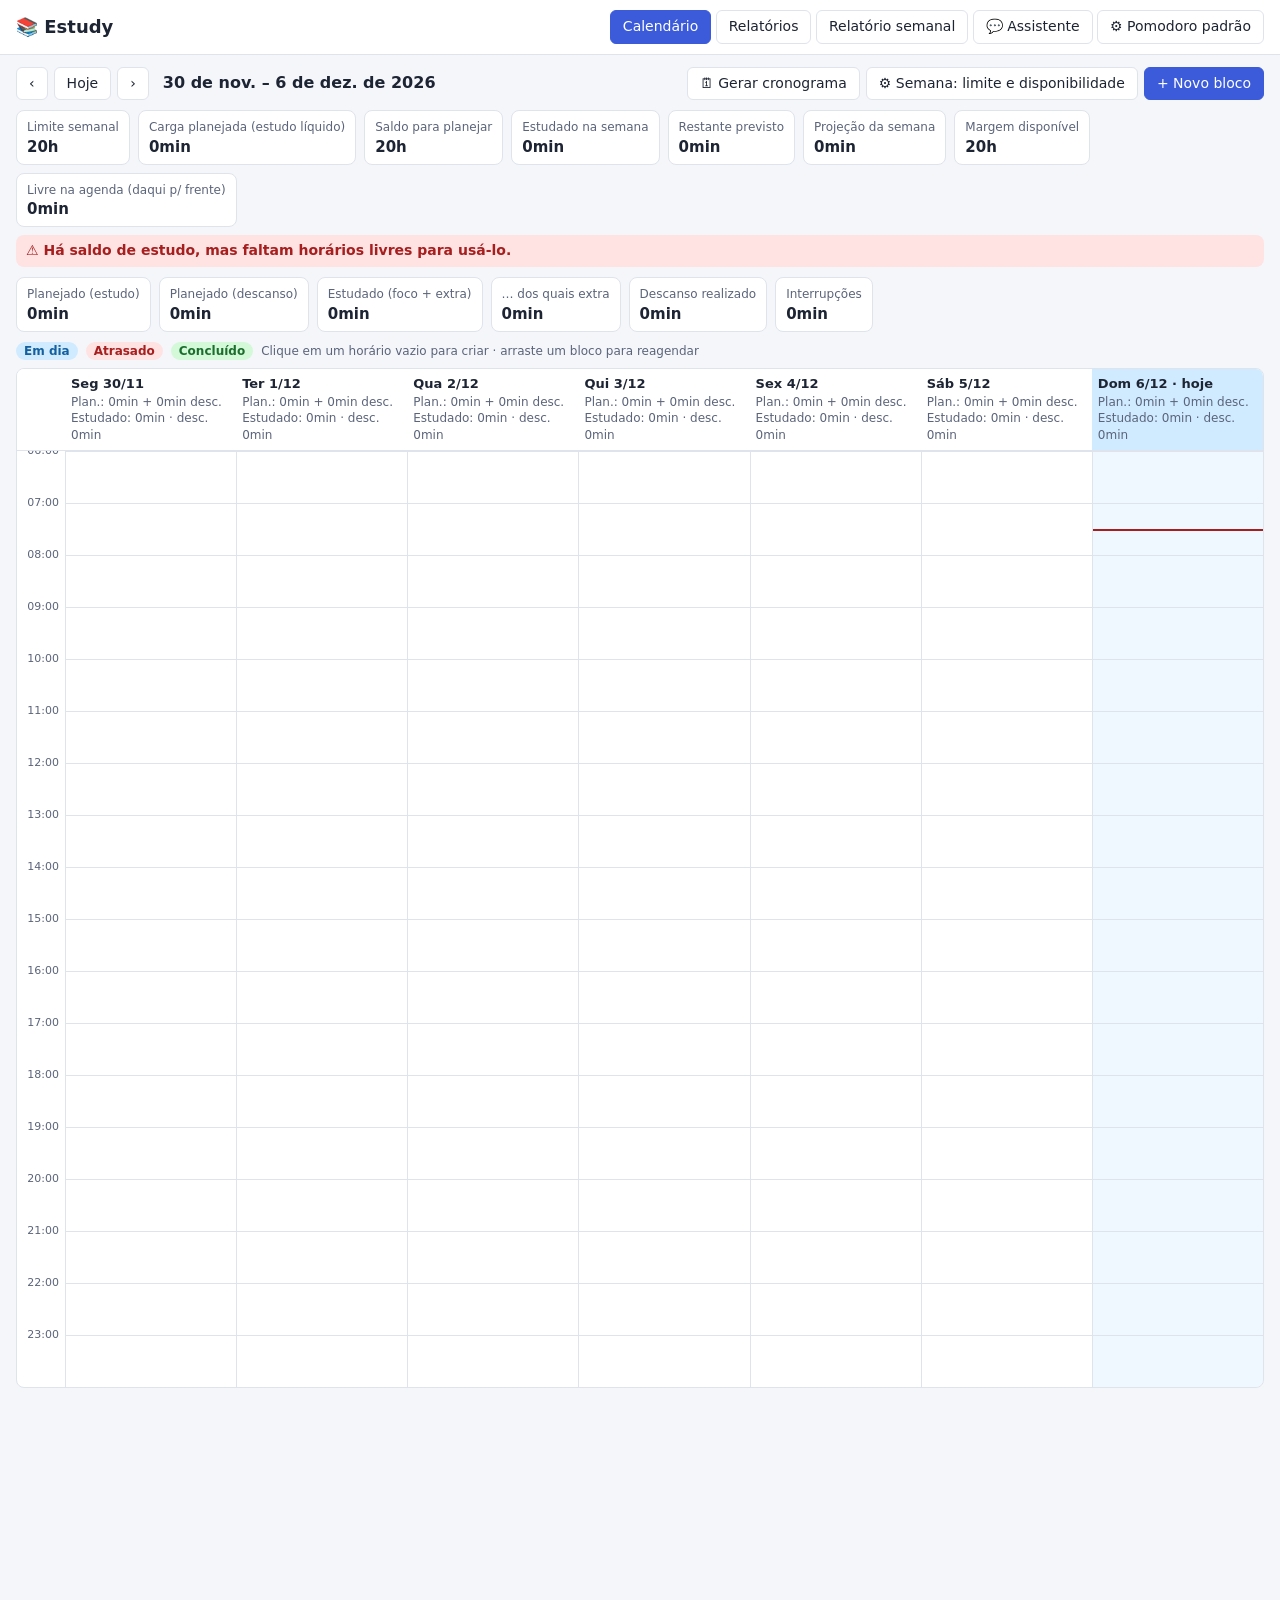
==== commit e172b5c4: "Fix security/QA findings: input sanitization, undo fixes, server hardening, a11y, contrast, UX Co-Au" ====
--- a/estudy.html
+++ b/estudy.html
@@ -4,14 +4,15 @@
   <meta charset="utf-8">
   <meta name="viewport" content="width=device-width, initial-scale=1">
   <title>Estudy – Organização dos Estudos</title>
+  <link rel="icon" href="data:,">
   <style>
 :root {
-  --bg: #f4f6fa; --surface: #fff; --text: #1d2433; --muted: #6a7389; --line: #dfe3ec; --accent: #3b5bdb;
-  --blue: #1971c2; --blue-bg: #d0ebff; --red: #c92a2a; --red-bg: #ffe3e3; --green: #2b8a3e; --green-bg: #d3f9d8;
+  --bg: #f4f6fa; --surface: #fff; --text: #1d2433; --muted: #5b647a; --line: #dfe3ec; --accent: #3b5bdb; --accent-solid: #3b5bdb; --accent-text: #3b5bdb; --meta: #3d465c;
+  --blue: #14609f; --blue-bg: #d0ebff; --red: #a61e1e; --red-bg: #ffe3e3; --green: #1d6e2e; --green-bg: #d3f9d8;
   --warn: #e67700; --hour: 52px;
 }
 @media (prefers-color-scheme: dark) {
-  :root { --bg: #14171f; --surface: #1d222d; --text: #e6e9f0; --muted: #98a1b6; --line: #333a4a; --accent: #748ffc;
+  :root { --bg: #14171f; --surface: #1d222d; --text: #e6e9f0; --muted: #a6aec2; --line: #333a4a; --accent: #748ffc; --accent-solid: #4263eb; --accent-text: #b5c4ff; --meta: #c9d0e0;
     --blue: #74c0fc; --blue-bg: #1c3550; --red: #ffa8a8; --red-bg: #4a2327; --green: #8ce99a; --green-bg: #1f4128; --warn: #ffc078; }
 }
 * { box-sizing: border-box; }
@@ -19,12 +20,12 @@
 button, input, select, textarea { font: inherit; color: inherit; }
 button { background: var(--surface); border: 1px solid var(--line); border-radius: 6px; padding: 6px 12px; cursor: pointer; }
 button:hover { border-color: var(--accent); }
-button.primary { background: var(--accent); color: #fff; border-color: var(--accent); }
+button.primary { background: var(--accent-solid); color: #fff; border-color: var(--accent-solid); }
 button.danger { color: var(--red); }
 input, select, textarea { background: var(--surface); border: 1px solid var(--line); border-radius: 6px; padding: 6px 8px; width: 100%; }
 .topbar { display: flex; justify-content: space-between; align-items: center; gap: 12px; flex-wrap: wrap; padding: 10px 16px; background: var(--surface); border-bottom: 1px solid var(--line); }
 .topbar h1 { font-size: 18px; margin: 0; }
-.tab.active { background: var(--accent); color: #fff; border-color: var(--accent); }
+.tab.active { background: var(--accent-solid); color: #fff; border-color: var(--accent-solid); }
 main { padding: 12px 16px 220px; }
 .muted { color: var(--muted); font-size: 12px; }
 .cal-toolbar { display: flex; justify-content: space-between; align-items: center; gap: 8px; flex-wrap: wrap; }
@@ -60,9 +61,9 @@
 .block.conflict { outline: 2px solid var(--warn); }
 .block.active { box-shadow: 0 0 0 2px var(--accent); }
 .block b { display: block; white-space: nowrap; overflow: hidden; text-overflow: ellipsis; }
-.block .meta { white-space: nowrap; overflow: hidden; text-overflow: ellipsis; color: var(--muted); }
+.block .meta { white-space: nowrap; overflow: hidden; text-overflow: ellipsis; color: var(--meta); }
 .tag { font-weight: 700; font-size: 11px; }
-.tag.run { color: var(--accent); }
+.tag.run { color: var(--accent-text); }
 .tag.warn { color: var(--warn); }
 
 .filters { display: flex; gap: 10px; flex-wrap: wrap; align-items: end; margin-bottom: 12px; }
@@ -108,7 +109,7 @@
 .chat-drawer { position: fixed; right: 12px; top: 64px; bottom: 12px; width: min(380px, calc(100vw - 24px)); z-index: 9; background: var(--surface);
   border: 1px solid var(--line); border-radius: 12px; padding: 10px; box-shadow: 0 6px 24px rgba(0,0,0,.2); display: flex; flex-direction: column; }
 .chat-drawer[hidden] { display: none; }
-body.has-timer .chat-drawer { bottom: 270px; }
+body.has-timer .chat-drawer { bottom: 292px; }
 @media (min-width: 1100px) { body.chat-open main { margin-right: 404px; } }
 .chat-drawer.chat { height: auto; }
 
@@ -119,6 +120,8 @@
 .sched-out table td, .sched-out table th { padding: 4px 6px; }
 .sched-out input[type=date], .sched-out input[type=time] { width: auto; }
 .unplaced { background: var(--red-bg); color: var(--red); border-radius: 8px; padding: 6px 10px; margin: 6px 0; }
+
+.block:focus-visible, button:focus-visible, .tab:focus-visible { outline: 3px solid var(--accent-text); outline-offset: 2px; }
 
 </style>
   <style>
@@ -131,7 +134,7 @@
 .chat-banner[hidden] { display: none; }
 .chat-list { flex: 1; min-height: 120px; overflow-y: auto; display: flex; flex-direction: column; gap: 6px; padding: 4px 2px; }
 .chat-msg { max-width: 92%; padding: 6px 10px; border-radius: 10px; line-height: 1.4; overflow-wrap: anywhere; }
-.chat-user { align-self: flex-end; background: var(--accent, #3b5bdb); color: #fff; }
+.chat-user { align-self: flex-end; background: var(--accent-solid, #3b5bdb); color: #fff; }
 .chat-assistant { align-self: flex-start; background: var(--surface, #fff); border: 1px solid var(--line, #dfe3ec); }
 .chat-system { align-self: flex-start; background: var(--bg, #f4f6fa); border: 1px dashed var(--line, #dfe3ec); color: var(--muted, #6a7389); font-size: 13px; }
 .chat-card { align-self: stretch; background: var(--surface, #fff); border: 1px solid var(--accent, #3b5bdb); border-radius: 10px; padding: 8px 10px; }
@@ -212,6 +215,7 @@
   <dialog id="dlg-settings"></dialog>
   <dialog id="dlg-week"></dialog>
   <dialog id="dlg-schedule"></dialog>
+  <dialog id="dlg-pick"></dialog>
 
   <script>
 /* Regras de negócio do MVP-ESTUDY (sem acesso a DOM ou storage, para ser testável em Node). */
@@ -226,6 +230,9 @@
   const pad = (n) => String(n).padStart(2, '0');
   const isoDate = (d) => `${d.getFullYear()}-${pad(d.getMonth() + 1)}-${pad(d.getDate())}`;
   const parseDate = (s) => { const [y, m, d] = s.split('-').map(Number); return new Date(y, m - 1, d); };
+  /** Data real no formato YYYY-MM-DD (rejeita 2026-02-31) e hora real HH:MM (rejeita 12:75). */
+  const okDate = (s) => typeof s === 'string' && /^\d{4}-\d{2}-\d{2}$/.test(s) && isoDate(parseDate(s)) === s;
+  const okTime = (s) => typeof s === 'string' && /^([01]\d|2[0-3]):[0-5]\d$/.test(s);
   const toMin = (hhmm) => { const [h, m] = hhmm.split(':').map(Number); return h * 60 + m; };
   const fromMin = (min) => `${pad(Math.floor(min / 60))}:${pad(min % 60)}`;
   const addDays = (d, n) => { const r = new Date(d); r.setDate(r.getDate() + n); return r; };
@@ -283,8 +290,8 @@
     const errors = [];
     if (!b.subject || !b.subject.trim()) errors.push('Informe a matéria.');
     if (!b.title || !b.title.trim()) errors.push('Informe o assunto ou título.');
-    if (!/^\d{4}-\d{2}-\d{2}$/.test(b.date || '')) errors.push('Informe o dia do estudo.');
-    if (!/^\d{2}:\d{2}$/.test(b.start || '')) errors.push('Informe o horário de início.');
+    if (!okDate(b.date)) errors.push('Informe um dia válido para o estudo.');
+    if (!okTime(b.start)) errors.push('Informe um horário de início válido (HH:MM).');
     if (!Number.isInteger(b.estimated) || b.estimated < 1) errors.push('A estimativa deve ser um número inteiro de pomodoros (mínimo 1).');
     errors.push(...validateConfig(b.config));
     if (!errors.length && blockSpan(b).endMin > 1440) errors.push('O bloco ultrapassa a meia-noite; ajuste o horário ou a quantidade de pomodoros.');
@@ -571,7 +578,7 @@
   }
 
   return {
-    MIN, DEFAULT_CONFIG, pad, isoDate, parseDate, toMin, fromMin, addDays, mondayOf, atMinutes, fmtDur, fmtClock,
+    MIN, DEFAULT_CONFIG, pad, isoDate, parseDate, okDate, okTime, toMin, fromMin, addDays, mondayOf, atMinutes, fmtDur, fmtClock,
     validateConfig, breaksFor, planBlock, blockSpan, validateBlockPlan, blockStatus, STATUS_LABEL,
     parseCount, validateResult, accuracy, totalsOfSegments, addTotals, sessionsTotals, sessionsPomodoros, zeroTotals,
     startSession, elapsed, advance, pause, resume, startBreak, startFocus, finishSession, liveTotals,
@@ -597,28 +604,66 @@
   });
   const DEFAULT_LIMIT_MIN = 1200; // 20h líquidas por semana (editável)
 
-  function normalizeBlock(b) {
-    return { kind: 'estudo', reviewOf: null, priority: null, deadline: null, fixed: false, material: '',
-      originWeek: weekKey(b.date), remainingMin: null, source: 'manual', pdf: '', pages: '', studied: '', notes: '',
-      questions: null, hits: null, completed: false, ...b, sessions: b.sessions || [] };
+  /* ---------- saneamento: nada vindo do storage ou do chat é confiável ---------- */
+  const cleanInt = (v) => {
+    const n = typeof v === 'number' ? v : (typeof v === 'string' && /^\s*\d+\s*$/.test(v) ? Number(v) : NaN);
+    return Number.isInteger(n) && n >= 0 ? n : null;
+  };
+  const cleanStr = (v, max) => (typeof v === 'string' ? v.slice(0, max) : '');
+  const posInt = (v, def) => (Number.isInteger(v) && v >= 1 && v <= 1440 ? v : def);
+  function cleanConfig(c, base) {
+    const d = { ...C.DEFAULT_CONFIG, ...(base || {}) }, o = c && typeof c === 'object' ? c : {};
+    return { focusMin: posInt(o.focusMin, d.focusMin), shortMin: posInt(o.shortMin, d.shortMin), longEvery: posInt(o.longEvery, d.longEvery), longMin: posInt(o.longMin, d.longMin) };
+  }
+  /** Devolve uma cópia saneada do bloco (tipos e enums válidos). Não valida data/hora: isso é feito por normalizeState/validateBlockPlan. */
+  function normalizeBlock(b, defaultConfig) {
+    b = b && typeof b === 'object' ? b : {};
+    const date = typeof b.date === 'string' ? b.date : '';
+    return {
+      ...b,
+      id: String(b.id === undefined || b.id === null ? 'bloco' : b.id).replace(/[^\w.-]/g, '_').slice(0, 64) || 'bloco',
+      subject: cleanStr(b.subject, 200), title: cleanStr(b.title, 200), date, start: typeof b.start === 'string' ? b.start : '',
+      estimated: b.estimated, config: cleanConfig(b.config, defaultConfig),
+      kind: b.kind === 'revisao' ? 'revisao' : 'estudo', reviewOf: typeof b.reviewOf === 'string' ? b.reviewOf.slice(0, 64) : null,
+      priority: ['alta', 'media', 'baixa'].includes(b.priority) ? b.priority : null,
+      deadline: C.okDate(b.deadline) ? b.deadline : null, fixed: b.fixed === true,
+      material: cleanStr(b.material, 300), pdf: cleanStr(b.pdf, 300), pages: cleanStr(b.pages, 200), studied: cleanStr(b.studied, 1000), notes: cleanStr(b.notes, 2000),
+      originWeek: C.okDate(b.originWeek) ? b.originWeek : (C.okDate(date) ? weekKey(date) : null),
+      remainingMin: cleanInt(b.remainingMin), source: ['manual', 'chat', 'scheduler'].includes(b.source) ? b.source : 'manual',
+      questions: cleanInt(b.questions), hits: cleanInt(b.hits), completed: b.completed === true,
+      sessions: Array.isArray(b.sessions) ? b.sessions.filter((x) => x && typeof x === 'object' && x.totals && typeof x.totals === 'object') : [],
+    };
+  }
+  const validBlock = (b) => C.okDate(b.date) && C.okTime(b.start) && Number.isInteger(b.estimated) && b.estimated >= 1;
+  /** Uma sessão de cronômetro só é aceita se tiver a estrutura que o core.js espera. */
+  function validSession(x) {
+    return !!x && typeof x === 'object' && typeof x.blockId === 'string' && Array.isArray(x.segments) && Array.isArray(x.cycles) && x.cfg && typeof x.cfg === 'object'
+      && ['focus', 'extra', 'short', 'long'].includes(x.phase) && ['running', 'paused', 'awaiting'].includes(x.state) && Number.isFinite(x.startedAt)
+      && Number.isFinite(x.phaseMs) && Number.isInteger(x.pomo);
   }
   function normalizeState(s) {
-    const st = s.settings || {};
+    s = s && typeof s === 'object' ? s : {};
+    const st = s.settings && typeof s.settings === 'object' ? s.settings : {};
+    const config = cleanConfig(st.config);
+    const blocks = [], quarantine = Array.isArray(s.quarantine) ? s.quarantine.slice() : [];
+    for (const raw of Array.isArray(s.blocks) ? s.blocks : []) {
+      const nb = normalizeBlock(raw, config);
+      if (raw && typeof raw === 'object' && validBlock(nb)) blocks.push(nb); else quarantine.push(raw); // inválido não é exibido nem apagado
+    }
     return {
       ...s,
       settings: {
-        ...st,
-        config: { ...C.DEFAULT_CONFIG, ...(st.config || {}) },
-        weeklyLimitMin: st.weeklyLimitMin === undefined ? DEFAULT_LIMIT_MIN : st.weeklyLimitMin,
-        availability: st.availability || DEFAULT_AVAILABILITY(),
-        closing: st.closing || { day: 7, time: '21:00' },
+        ...st, config,
+        weeklyLimitMin: st.weeklyLimitMin === undefined ? DEFAULT_LIMIT_MIN : (st.weeklyLimitMin === null ? null : (cleanInt(st.weeklyLimitMin) ?? DEFAULT_LIMIT_MIN)),
+        availability: st.availability && typeof st.availability === 'object' && st.availability.days ? { days: st.availability.days, unavailable: Array.isArray(st.availability.unavailable) ? st.availability.unavailable : [] } : DEFAULT_AVAILABILITY(),
+        closing: st.closing && typeof st.closing === 'object' ? st.closing : { day: 7, time: '21:00' },
       },
-      weekOverrides: s.weekOverrides || {},
-      blocks: (s.blocks || []).map(normalizeBlock),
-      changeLog: s.changeLog || [],
-      reports: s.reports || {},
-      chat: s.chat || { messages: [] },
-      session: s.session || null,
+      weekOverrides: s.weekOverrides && typeof s.weekOverrides === 'object' ? s.weekOverrides : {},
+      blocks, quarantine: quarantine.slice(-200),
+      changeLog: Array.isArray(s.changeLog) ? s.changeLog : [],
+      reports: s.reports && typeof s.reports === 'object' ? s.reports : {},
+      chat: s.chat && typeof s.chat === 'object' && Array.isArray(s.chat.messages) ? s.chat : { messages: [] },
+      session: validSession(s.session) ? s.session : null,
     };
   }
 
@@ -766,7 +811,7 @@
     return { fitsCapacity, fitsAgenda, fits: fitsCapacity && fitsAgenda, excessMin, balanceMin: cfg.balanceMin, options };
   }
 
-  return { DEFAULT_LIMIT_MIN, DEFAULT_AVAILABILITY, normalizeBlock, normalizeState, weekKey, isoWeekday, weekDates, effectiveWeek,
+  return { DEFAULT_LIMIT_MIN, DEFAULT_AVAILABILITY, normalizeBlock, normalizeState, validBlock, validSession, weekKey, isoWeekday, weekDates, effectiveWeek,
     netStudyMin, agendaMin, realizedMin, remainingMin, freeIntervals, capacityFor, wouldFit };
 });
 
@@ -1058,7 +1103,7 @@
     const h = Number(m[1]), mi = Number(m[2] || 0);
     return h > 23 || mi > 59 ? null : `${C.pad(h)}:${C.pad(mi)}`;
   }
-  const isDate = (s) => /^\d{4}-\d{2}-\d{2}$/.test(s || '');
+  const isDate = (s) => C.okDate(s);
   function parseWeekday(v) {
     if (Number.isInteger(v) && v >= 1 && v <= 7) return v;
     const n = norm(v).replace(/-feira$/, '');
@@ -1090,6 +1135,10 @@
     if (start && !matches.length) { // sem início exato: aceita o bloco que cobre esse horário
       const st = C.toMin(start);
       matches = base.filter((b) => { const [a, e] = spanOf(Cap.normalizeBlock(b)); return a <= st && st < e; });
+    }
+    if (matches.length > 1 && ref.title) { // título exato vence título parcial ("Crase" × "Revisão: Crase")
+      const exact = matches.filter((b) => norm(b.title) === norm(ref.title));
+      if (exact.length) matches = exact;
     }
     matches = matches.slice().sort(byWhen);
     return { status: matches.length === 1 ? 'one' : matches.length ? 'ambiguous' : 'none', matches };
@@ -1195,6 +1244,31 @@
     ctx.mutating++;
   }
 
+  /** Valida o valor de cada campo editável pelo chat por tipo/formato (o modelo não é confiável). */
+  function cleanField(k, v, block) {
+    const str = (max) => (typeof v === 'string' ? { value: v.trim().slice(0, max) } : { error: true });
+    const intOrNull = () => (v === null ? { value: null } : Number.isInteger(v) && v >= 0 ? { value: v } : { error: true });
+    switch (k) {
+      case 'subject': case 'title': { const r = str(200); return r.error || !r.value ? { error: true } : r; }
+      case 'material': case 'pdf': case 'pages': return str(300);
+      case 'notes': case 'studied': return str(2000);
+      case 'date': return C.okDate(v) ? { value: v } : { error: true };
+      case 'start': { const t = normTime(v); return t && C.okTime(t) ? { value: t } : { error: true }; }
+      case 'deadline': return v === null ? { value: null } : C.okDate(v) ? { value: v } : { error: true };
+      case 'estimated': return Number.isInteger(v) && v >= 1 && v <= 50 ? { value: v } : { error: true };
+      case 'config': {
+        if (!v || typeof v !== 'object') return { error: true };
+        const c = { ...block.config, ...v };
+        return ['focusMin', 'shortMin', 'longEvery', 'longMin'].every((f) => Number.isInteger(c[f]) && c[f] >= 1 && c[f] <= 1440) ? { value: { focusMin: c.focusMin, shortMin: c.shortMin, longEvery: c.longEvery, longMin: c.longMin } } : { error: true };
+      }
+      case 'kind': return v === 'estudo' || v === 'revisao' ? { value: v } : { error: true };
+      case 'priority': return v === null || ['alta', 'media', 'baixa'].includes(v) ? { value: v } : { error: true };
+      case 'fixed': return typeof v === 'boolean' ? { value: v } : { error: true };
+      case 'remainingMin': return intOrNull();
+      default: return { error: true };
+    }
+  }
+
   /* ---------- manipuladores de comando ---------- */
   function cmdCreate(ctx, i, cmd) {
     const raw = cmd.block || {};
@@ -1207,8 +1281,10 @@
     if (!start) missing.push('horário de início');
     if (!Number.isInteger(raw.estimated) || raw.estimated < 1) missing.push('quantidade de pomodoros');
     if (missing.length) { ask(ctx, { id: `missing_${i}`, missing, text: `Para criar o bloco, falta informar: ${missing.join(', ')}.` }); return; }
-    const draft = Cap.normalizeBlock({ ...raw, subject: String(raw.subject).trim(), title: String(raw.title).trim(), start, config: cfg,
-      id: raw.id || genId(ctx), completed: false, sessions: [], source: 'chat', originWeek: Cap.weekKey(raw.date) });
+    // Só campos conhecidos (nada de `...raw`): o modelo nunca escolhe o id nem injeta campos arbitrários.
+    const draft = Cap.normalizeBlock({ subject: String(raw.subject).trim(), title: String(raw.title).trim(), date: raw.date, start, estimated: raw.estimated, config: cfg,
+      kind: raw.kind, priority: raw.priority, deadline: raw.deadline, fixed: raw.fixed, material: raw.material, pdf: raw.pdf, pages: raw.pages, notes: raw.notes, reviewOf: raw.reviewOf,
+      id: genId(ctx), completed: false, sessions: [], source: 'chat', originWeek: Cap.weekKey(raw.date) });
     const errs = C.validateBlockPlan(draft);
     if (errs.length) { ask(ctx, { id: `invalid_${i}`, text: `Não consigo criar o bloco: ${errs.join(' ')}` }); return; }
     const dup = ctx.work.find((b) => norm(b.subject) === norm(draft.subject) && norm(b.title) === norm(draft.title) && b.date === draft.date && b.start === draft.start);
@@ -1217,7 +1293,7 @@
     if (clash.length) {
       ctx.conflicts.push({ blockId: draft.id, with: clash.map((b) => b.id), text: `${fmtWhen(draft.date, draft.start)} está ocupado por ${clash.map((b) => `"${b.title}"`).join(', ')}.` });
       const alts = slotsFor(ctx, draft, { prefDate: draft.date, prefStart: draft.start, afterMs: ctx.nowMs })
-        .map((s) => ({ text: `Criar em ${fmtWhen(s.date, s.start)}`, commands: [{ type: 'create_block', block: { ...raw, date: s.date, start: s.start } }] }));
+        .map((s) => ({ text: `Criar em ${fmtWhen(s.date, s.start)}`, commands: [{ type: 'create_block', block: { subject: draft.subject, title: draft.title, estimated: draft.estimated, config: draft.config, kind: draft.kind, priority: draft.priority, deadline: draft.deadline, fixed: draft.fixed, material: draft.material, notes: draft.notes, date: s.date, start: s.start } }] }));
       ctx.alternatives.push(...alts);
       ask(ctx, { id: `dest_busy_${i}`, text: `${fmtWhen(draft.date, draft.start)} está ocupado por ${clash.map((b) => `"${b.title}"`).join(', ')}. ${alts.length ? 'Escolha um horário livre:' : 'Diga outro horário.'}`,
         options: alts.map((a) => ({ label: a.text, commands: a.commands })) });
@@ -1239,7 +1315,9 @@
     const ch = cmd.changes || {}, patch = {};
     for (const k of Object.keys(ch)) {
       if (!UPDATABLE.includes(k)) { warn(ctx, 'CAMPO_IGNORADO', `O campo "${k}" não pode ser alterado pelo chat.`); continue; }
-      patch[k] = k === 'config' ? { ...b.config, ...ch[k] } : k === 'start' ? (normTime(ch[k]) || ch[k]) : ch[k];
+      const v = cleanField(k, ch[k], b);
+      if (v.error) { warn(ctx, 'VALOR_INVALIDO', `Valor inválido para "${k}"; ignorei essa alteração.`); continue; }
+      patch[k] = v.value;
     }
     modify(ctx, i, b, patch, 'Editar');
   }
@@ -1255,6 +1333,11 @@
   function cmdDelete(ctx, i, cmd) {
     const b = resolveOne(ctx, i, cmd.ref); if (!b) return;
     const studied = C.sessionsTotals(b.sessions).studyMs;
+    if (ctx.state.session && ctx.state.session.blockId === b.id) {
+      warn(ctx, 'CRONOMETRO_ATIVO', `"${b.title}" tem um cronômetro em andamento. Encerre o cronômetro (para salvar o tempo) antes de excluir o bloco.`);
+      ask(ctx, { id: `timer_active_${i}`, text: `Não excluí "${b.title}": há um cronômetro em andamento nele. Encerre-o primeiro para não perder o tempo estudado.` });
+      return;
+    }
     if (studied > 0) warn(ctx, 'EXCLUI_ESTUDO_REGISTRADO', `"${b.title}" tem ${C.fmtDur(studied)} de estudo registrado, que será apagado junto.`);
     ctx.confirm = true; // excluir sempre pede confirmação
     commit(ctx, { op: 'delete', id: b.id, before: clone(b), after: null, summary: `Excluir: ${describe(b)}` });
@@ -1339,7 +1422,7 @@
     const date = isDate(cmd.week) ? cmd.week : C.isoDate(new Date(ctx.nowMs)), week = Cap.weekKey(date);
     const cap = Cap.capacityFor(vstate(ctx), week, ctx.nowMs);
     const lim = cap.limitMin == null ? 'sem limite' : `limite ${C.fmtDur(cap.limitMin * C.MIN)}`;
-    note(ctx, 'capacity', `Semana de ${fmtDay(week)}: ${lim}, planejado ${C.fmtDur(cap.plannedNetMin * C.MIN)}${cap.balanceMin == null ? '' : `, saldo ${C.fmtDur(Math.abs(cap.balanceMin) * C.MIN)}${cap.balanceMin < 0 ? ' (excesso)' : ''}`}.`, { week, capacity: cap });
+    note(ctx, 'capacity', `Semana de ${fmtDay(week)}: ${lim}, planejado ${C.fmtDur(cap.plannedNetMin * C.MIN)}${cap.balanceMin == null ? '' : `, ${cap.balanceMin < 0 ? 'excesso de' : 'saldo'} ${C.fmtDur(Math.abs(cap.balanceMin) * C.MIN)}`}.`, { week, capacity: cap });
   }
 
   function cmdPropose(ctx, i, cmd) {
@@ -1410,7 +1493,7 @@
     const before = week ? ((st.weekOverrides || {})[week] || {}).limitMin : (st.settings || {}).weeklyLimitMin;
     const label = v === null ? 'sem limite' : C.fmtDur(v * C.MIN);
     ctx.changes.push({ op: 'setting', id: `limit:${week || 'padrao'}`, target: week ? { scope: 'week', week } : { scope: 'default' },
-      before: before === undefined ? null : before, after: v, summary: week ? `Limite da semana de ${fmtDay(week)}: ${label}` : `Limite semanal padrão: ${label}` });
+      before: before === undefined ? (week ? { absent: true } : null) : before, after: v, summary: week ? `Limite da semana de ${fmtDay(week)}: ${label}` : `Limite semanal padrão: ${label}` });
     ctx.confirm = true; ctx.mutating++;
   }
 
@@ -1478,7 +1561,10 @@
   }
   function setSetting(s, target, value) {
     if (target.scope === 'week') {
-      s.weekOverrides[target.week] = { ...(s.weekOverrides[target.week] || {}), limitMin: value };
+      if (value && value.absent) { // volta a valer o limite padrão (sem exceção)
+        const cur = { ...(s.weekOverrides[target.week] || {}) }; delete cur.limitMin;
+        if (Object.keys(cur).length) s.weekOverrides[target.week] = cur; else delete s.weekOverrides[target.week];
+      } else s.weekOverrides[target.week] = { ...(s.weekOverrides[target.week] || {}), limitMin: value };
     } else s.settings.weeklyLimitMin = value;
   }
 
@@ -1507,7 +1593,7 @@
         if (errs.length) { fail(ch, 'INVALIDO', errs.join(' ')); continue; }
         const clash = clashWith(a);
         if (clash.length) { fail(ch, 'CONFLITO', `${fmtWhen(a.date, a.start)} agora está ocupado por "${clash[0].title}".`); continue; }
-        s.blocks.push(clone(a)); applied.push(ch);
+        s.blocks.push(Cap.normalizeBlock(clone(a))); applied.push(ch);
       } else if (ch.op === 'update') {
         if (idx < 0) { fail(ch, 'NAO_ENCONTRADO', 'O bloco não existe mais.'); continue; }
         const cur = Cap.normalizeBlock(s.blocks[idx]), keys = changedKeys(ch.before, ch.after);
@@ -1525,7 +1611,8 @@
         s.blocks.splice(idx, 1); applied.push(ch);
       } else if (ch.op === 'setting') {
         const cur = ch.target.scope === 'week' ? (s.weekOverrides[ch.target.week] || {}).limitMin : s.settings.weeklyLimitMin;
-        if ((cur === undefined ? null : cur) !== ch.before) { fail(ch, 'DESATUALIZADO', 'O limite foi alterado depois da proposta.'); continue; }
+        const same = ch.before && ch.before.absent ? cur === undefined : (cur === undefined ? null : cur) === ch.before;
+        if (!same) { fail(ch, 'DESATUALIZADO', 'O limite foi alterado depois da proposta.'); continue; }
         setSetting(s, ch.target, ch.after); applied.push(ch);
       } else fail(ch, 'INVALIDO', `Operação desconhecida: ${ch.op}`);
     }
@@ -1569,7 +1656,8 @@
       }
     }
     const logged = s.changeLog.find((c) => c.id === set.id);
-    logged.undone = true; logged.undoneAt = Date.now();
+    if (failed.length) { logged.ops = failed.map((f) => f.op); logged.partial = true; } // o que não voltou continua desfazível depois
+    else { logged.undone = true; logged.undoneAt = Date.now(); }
     return { state: s, undone: logged, reverted, failed };
   }
 
@@ -1722,7 +1810,8 @@
     const focus = s.settings.config.focusMin;
 
     // A) pendências atrasadas que ainda não têm novo horário.
-    const pending = s.blocks.filter((b) => !b.completed && b.date <= weekEnd && Core.blockStatus(b, now) === 'atrasado' && Cap.remainingMin(b) > 0)
+    const hasFollowUp = (b) => s.blocks.some((o) => o.id !== b.id && !o.completed && o.date > b.date && o.subject === b.subject && o.title === b.title);
+    const pending = s.blocks.filter((b) => !b.completed && b.date <= weekEnd && Core.blockStatus(b, now) === 'atrasado' && Cap.remainingMin(b) > 0 && !hasFollowUp(b))
       .sort((a, b) => rank(a.priority) - rank(b.priority) || a.date.localeCompare(b.date) || a.id.localeCompare(b.id));
     const cands = pending.map((b) => {
       const rem = Cap.remainingMin(b), poms = Math.max(1, Math.ceil(rem / b.config.focusMin));
@@ -1882,7 +1971,7 @@
       if (busy) return;
       const res = K.undoLast(api.getState());
       if (!res.undone) { const m = 'Não há alteração do chat para desfazer.'; log('system', m); bubble('system', m); return; }
-      const lines = [`Desfeito: ${res.undone.summary}`, ...res.failed.map((f) => `• Não revertido: ${f.reason}`)];
+      const lines = [`${res.failed.length ? 'Desfeito parcialmente' : 'Desfeito'}: ${res.undone.summary}`, ...res.failed.map((f) => `• Não revertido: ${f.reason}`)];
       const text = lines.join('\n');
       log('system', text);
       try { api.setState(persist(res.state)); } catch (e) { msgs.pop(); const m = 'Não consegui salvar; nada foi desfeito.'; log('system', m); bubble('system', m); return; }
@@ -2004,13 +2093,14 @@
 
   /* ---------- estado e persistência ---------- */
   const fresh = () => K.normalizeState({ settings: { config: { ...C.DEFAULT_CONFIG } }, blocks: [], session: null });
+  let loadNotice = '';
   function load() {
-    try {
-      const r = JSON.parse(localStorage.getItem(KEY));
-      if (r && Array.isArray(r.blocks)) {
-        return K.normalizeState(r);
-      }
-    } catch (e) { /* storage indisponível ou corrompido */ }
+    let raw = null;
+    try { raw = localStorage.getItem(KEY); } catch (e) { /* storage indisponível */ }
+    if (!raw) return fresh();
+    try { const r = JSON.parse(raw); if (r && typeof r === 'object') return K.normalizeState(r); } catch (e) { /* ilegível: cai para a cópia de segurança */ }
+    try { if (!localStorage.getItem(KEY + '.corrompido')) localStorage.setItem(KEY + '.corrompido', raw); } catch (e) { /* sem espaço */ }
+    loadNotice = 'Os dados salvos estavam ilegíveis. Guardei uma cópia de segurança (chave "estudy.mvp.v1.corrompido" no navegador) e comecei do zero.';
     return fresh();
   }
   let state = load();
@@ -2122,6 +2212,20 @@
       (c.warnings.length ? `<div class="cap-warn">${c.warnings.map((w) => `⚠ ${esc(WARN[w])}`).join('<br>')}</div>` : '');
   }
 
+  /** Blocos que se sobrepõem ficam lado a lado (colunas) em vez de um cobrir o outro. */
+  function layoutDay(blocks) {
+    const items = blocks.map((b) => { const sp = C.blockSpan(b); return { id: b.id, s: sp.startMin, e: sp.endMin }; }).sort((a, b) => a.s - b.s || a.e - b.e);
+    const out = {}; let group = [], groupEnd = -1;
+    const flush = () => { const cols = Math.max(1, ...group.map((g) => g.col + 1)); group.forEach((g) => { out[g.id] = { col: g.col, cols }; }); group = []; };
+    for (const it of items) {
+      if (group.length && it.s >= groupEnd) { flush(); groupEnd = -1; }
+      const used = new Set(group.filter((g) => g.e > it.s).map((g) => g.col)); let col = 0; while (used.has(col)) col++;
+      group.push({ ...it, col }); groupEnd = Math.max(groupEnd, it.e);
+    }
+    if (group.length) flush();
+    return out;
+  }
+
   function renderCalendar() {
     const now = new Date(), nowMs = now.getTime();
     const days = [...Array(7)].map((_, i) => C.addDays(ui.weekStart, i));
@@ -2158,7 +2262,8 @@
     html += `<div class="gutter" style="height:${(24 - hStart) * HPX}px">${[...Array(24 - hStart)].map((_, i) => `<span style="top:${i * HPX}px">${C.pad(hStart + i)}:00</span>`).join('')}</div>`;
     days.forEach((d, i) => {
       html += `<div class="col${iso[i] === todayIso ? ' today' : ''}" data-date="${iso[i]}" data-hstart="${hStart}" style="height:${(24 - hStart) * HPX}px">`;
-      for (const b of wb.filter((x) => x.date === iso[i])) html += blockHtml(b, hStart, now, conflicts[b.id]);
+      const dayBlocks = wb.filter((x) => x.date === iso[i]), lay = layoutDay(dayBlocks);
+      for (const b of dayBlocks) html += blockHtml(b, hStart, now, conflicts[b.id], lay[b.id]);
       if (iso[i] === todayIso) {
         const nm = now.getHours() * 60 + now.getMinutes();
         if (nm >= hStart * 60) html += `<div class="now-line" style="top:${((nm - hStart * 60) / 60) * HPX}px"></div>`;
@@ -2168,14 +2273,16 @@
     $('#calendar').innerHTML = html + '</div>';
   }
 
-  function blockHtml(b, hStart, now, conflict) {
+  function blockHtml(b, hStart, now, conflict, lay) {
     const sp = C.blockSpan(b), st = C.blockStatus(b, now);
     const active = state.session && state.session.blockId === b.id;
     const height = Math.max(30, (sp.totalMin / 60) * HPX - 2);
     const tip = [`${b.subject} — ${b.title}`, `${b.start}–${C.fromMin(sp.endMin)}`,
       `Estudo ${dur(sp.studyMin * C.MIN)} + descanso ${dur(sp.restMin * C.MIN)}`, `Situação: ${C.STATUS_LABEL[st]}`, ...(conflict || [])].join('\n');
-    return `<div class="block st-${st}${conflict ? ' conflict' : ''}${active ? ' active' : ''}" draggable="true" data-id="${b.id}" title="${esc(tip)}"
-      style="top:${((sp.startMin - hStart * 60) / 60) * HPX}px;height:${height}px">
+    const L = lay || { col: 0, cols: 1 };
+    return `<div class="block st-${st}${conflict ? ' conflict' : ''}${active ? ' active' : ''}" draggable="true" data-id="${esc(b.id)}" title="${esc(tip)}"
+      tabindex="0" role="button" aria-label="${esc(`${b.subject}, ${b.title}, ${b.start} às ${C.fromMin(sp.endMin)}, ${C.STATUS_LABEL[st]}${conflict ? ', com conflito' : ''}`)}"
+      style="top:${((sp.startMin - hStart * 60) / 60) * HPX}px;height:${height}px;left:calc(${(L.col / L.cols) * 100}% + 3px);right:auto;width:calc(${100 / L.cols}% - 6px)">
       <b>${esc(b.subject)} · ${esc(b.title)}</b>
       <span class="meta">${b.start}–${C.fromMin(sp.endMin)} · 🍅 ${b.estimated}</span>
       <span class="tag">${C.STATUS_LABEL[st]}</span>${active ? ' <span class="tag run">● Em andamento</span>' : ''}${conflict ? ' <span class="tag warn">⚠ Conflito</span>' : ''}
@@ -2184,6 +2291,10 @@
 
   function bindCalendar() {
     const cal = $('#calendar');
+    cal.addEventListener('keydown', (e) => {
+      const blk = e.target.closest && e.target.closest('.block');
+      if (blk && (e.key === 'Enter' || e.key === ' ')) { e.preventDefault(); openBlockDialog({ id: blk.dataset.id }); }
+    });
     cal.addEventListener('click', (e) => {
       const blk = e.target.closest('.block');
       if (blk) return openBlockDialog({ id: blk.dataset.id });
@@ -2209,13 +2320,30 @@
       const col = e.target.closest('.col');
       if (!col || !ui.drag) return;
       e.preventDefault();
-      const b = blockById(ui.drag.id), total = C.blockSpan(b).totalMin;
+      const b = blockById(ui.drag.id);
+      if (!b) { ui.drag = null; render(); return; }
+      const total = C.blockSpan(b).totalMin;
       const y = e.clientY - col.getBoundingClientRect().top - ui.drag.grab;
       let min = Math.round((Number(col.dataset.hstart) * 60 + (y / HPX) * 60) / 15) * 15;
       min = Math.max(0, Math.min(min, 1440 - total));
-      b.date = col.dataset.date; b.start = C.fromMin(min);
-      ui.drag = null; save(); renderCalendar();
+      const nd = col.dataset.date, ns = C.fromMin(min);
+      ui.drag = null;
+      if (!confirmMove(b, nd, ns)) { renderCalendar(); return; }
+      b.date = nd; b.start = ns; save(); renderCalendar();
     });
+  }
+
+  /** Arrastar também respeita conflito, bloco concluído e limite semanal (mesmas proteções do chat). */
+  function confirmMove(b, date, start) {
+    const draft = { ...b, date, start }, issues = [];
+    if (b.completed) issues.push(`"${b.title}" já está concluído.`);
+    if (b.fixed) issues.push(`"${b.title}" tem horário obrigatório.`);
+    const clash = state.blocks.filter((o) => o.id !== b.id && o.date === date && (() => { const a = C.toMin(o.start), e = a + C.blockSpan(o).totalMin, s0 = C.toMin(start), e0 = s0 + C.blockSpan(b).totalMin; return s0 < e && a < e0; })());
+    if (clash.length) issues.push(`O horário fica sobreposto a ${clash.map((o) => `"${o.title}"`).join(', ')}.`);
+    const wk = K.weekKey(date), now = Date.now();
+    const before = K.capacityFor(state, wk, now), after = K.capacityFor({ ...state, blocks: state.blocks.map((o) => (o.id === b.id ? draft : o)) }, wk, now);
+    if (after.excessMin > before.excessMin) issues.push(`A carga da semana passa a ultrapassar o limite em ${dur(after.excessMin * C.MIN)}.`);
+    return !issues.length || confirm(`Mover "${b.title}" para ${date} ${start}?\n\n${issues.map((x) => '• ' + x).join('\n')}\n\nMover mesmo assim?`);
   }
 
   /* ---------- diálogo do bloco (cadastro, detalhes e execução) ---------- */
@@ -2245,16 +2373,16 @@
       <fieldset><legend>Planejamento</legend><div class="form-grid">
         <label>Matéria *<input name="subject" list="subjects" value="${esc(v.subject)}" required></label>
         <label>Assunto / título *<input name="title" value="${esc(v.title)}" required></label>
-        <label>Dia *<input type="date" name="date" value="${v.date}" required></label>
-        <label>Início *<input type="time" name="start" value="${v.start}" required></label>
+        <label>Dia *<input type="date" name="date" value="${esc(v.date)}" required></label>
+        <label>Início *<input type="time" name="start" value="${esc(v.start)}" required></label>
         <label>Pomodoros estimados *<input type="number" name="estimated" min="1" step="1" value="${v.estimated}" required></label>
         <label>PDF (nome ou link)<input name="pdf" value="${esc(v.pdf)}"></label>
         <label>Páginas / trecho previsto<input name="pages" value="${esc(v.pages)}"></label>
         <label>Tipo<select name="kind"><option value="estudo"${v.kind === 'estudo' ? ' selected' : ''}>Estudo</option><option value="revisao"${v.kind === 'revisao' ? ' selected' : ''}>Revisão</option></select></label>
         <label>Prioridade<select name="priority"><option value="">—</option>${[['alta', 'Alta'], ['media', 'Média'], ['baixa', 'Baixa']].map(([k, l]) => `<option value="${k}"${v.priority === k ? ' selected' : ''}>${l}</option>`).join('')}</select></label>
-        <label>Prazo (opcional)<input type="date" name="deadline" value="${v.deadline || ''}"></label>
+        <label>Prazo (opcional)<input type="date" name="deadline" value="${esc(v.deadline || '')}"></label>
         <label class="check"><input type="checkbox" name="fixed"${v.fixed ? ' checked' : ''}> Horário obrigatório (não mover automaticamente)</label>
-        ${b ? `<label>Restante previsto (min de estudo)<input name="remaining" inputmode="numeric" placeholder="automático" value="${v.remainingMin ?? ''}"></label>` : ''}
+        ${b ? `<label>Restante previsto (min de estudo)<input name="remaining" inputmode="numeric" placeholder="automático" value="${esc(v.remainingMin ?? '')}"></label>` : ''}
       </div>
       <datalist id="subjects">${subjects.map((s) => `<option value="${esc(s)}">`).join('')}</datalist>
       <details style="margin-top:8px"><summary>Pomodoro deste bloco (copiado do padrão; ajuste se precisar)</summary><div class="form-grid" style="margin-top:8px">
@@ -2267,8 +2395,8 @@
       <div class="preview" id="plan-preview"></div><div class="preview" id="cap-preview"></div></fieldset>
       ${b ? `<fieldset><legend>Execução</legend><div class="form-grid">
         <label class="wide">Conteúdo / páginas efetivamente estudados<input name="studied" value="${esc(v.studied)}"></label>
-        <label>Questões respondidas<input name="questions" inputmode="numeric" value="${v.questions ?? ''}"></label>
-        <label>Acertos<input name="hits" inputmode="numeric" value="${v.hits ?? ''}"></label>
+        <label>Questões respondidas<input name="questions" inputmode="numeric" value="${esc(v.questions ?? '')}"></label>
+        <label>Acertos<input name="hits" inputmode="numeric" value="${esc(v.hits ?? '')}"></label>
         <div class="field">Erros / Taxa de acerto<b id="res-calc"></b></div>
         <label class="wide">Observações (dificuldades, conteúdo pendente)<textarea name="notes" rows="3">${esc(v.notes)}</textarea></label></div>
         <div class="preview"><b>Realizado:</b> foco regular ${dur(real.focusMs)} + extra ${dur(real.extraMs)} = <b>${dur(real.studyMs)}</b> estudados
@@ -2345,9 +2473,12 @@
       return errs.length ? null : data;
     };
     const commit = (data) => {
-      if (b) Object.assign(b, data);
-      else state.blocks.push(K.normalizeBlock({ id: uid(), completed: false, sessions: [], studied: '', questions: null, hits: null, notes: '', reviewOf: v.reviewOf || null, ...data }));
-      save();
+      if (b) {
+        const cur = blockById(b.id); // o estado pode ter sido trocado por outra aba enquanto o diálogo estava aberto
+        if (!cur) { alert('Este bloco foi excluído em outra aba; nada foi salvo.'); return false; }
+        Object.assign(cur, data);
+      } else state.blocks.push(K.normalizeBlock({ id: uid(), completed: false, sessions: [], studied: '', questions: null, hits: null, notes: '', reviewOf: v.reviewOf || null, ...data }));
+      save(); return true;
     };
     form.addEventListener('input', refresh);
     $('#use-default', dlg).onclick = () => { Object.entries(state.settings.config).forEach(([k, val]) => { form.elements[k].value = val; }); refresh(); };
@@ -2361,7 +2492,8 @@
       };
       $('#b-toggle', dlg).onclick = () => {
         const d = collect(); if (!d) return;
-        Object.assign(d, { completed: !b.completed, completedAt: b.completed ? null : Date.now() });
+        const cur0 = blockById(b.id) || b;
+        Object.assign(d, { completed: !cur0.completed, completedAt: cur0.completed ? null : Date.now() });
         commit(d); dlg.close(); render();
       };
       const rv = $('#b-review', dlg);
@@ -2430,7 +2562,8 @@
       else buttons = btn('pause', '⏸ Pausar') + (focusLike ? btn('break', `☕ Iniciar pausa ${kind}`) : btn('focus', 'Pular pausa e iniciar foco'));
       buttons += btn('finish', '⏹ Encerrar', 'danger') + btn('open', 'Bloco');
       el.className = `timer ${s.phase === 'extra' ? 'extra' : brk ? 'rest' : ''}`;
-      el.innerHTML = `<div class="muted" id="t-block"></div><div class="phase" id="t-phase"></div><div class="clock" id="t-clock"></div>
+      el.setAttribute('aria-label', 'Cronômetro de estudo');
+      el.innerHTML = `<div class="muted" id="t-block"></div><div class="phase" id="t-phase" role="status" aria-live="polite"></div><div class="clock" id="t-clock"></div>
         <div class="row">${buttons}</div><div class="info" id="t-info"></div>`;
       $('#t-block', el).textContent = `${b.subject} — ${b.title}`;
     }
@@ -2465,7 +2598,7 @@
       <p class="muted">O limite conta só tempo de <b>estudo</b> (sem pausas). Não é meta de preenchimento. Exceções de uma semana ficam em "Semana" no calendário e não alteram esta rotina.</p>
       <div class="form-grid"><label>Limite semanal de estudo (horas líquidas; vazio = sem limite)<input name="limitH" inputmode="decimal" value="${minToHours(state.settings.weeklyLimitMin)}"></label>
         <label>Fechamento do relatório semanal<select name="closeDay">${[1, 2, 3, 4, 5, 6, 7].map((d) => `<option value="${d}"${cl.day === d ? ' selected' : ''}>${WD[d]}</option>`).join('')}</select></label>
-        <label>Horário do fechamento<input type="time" name="closeTime" value="${cl.time}"></label></div>
+        <label>Horário do fechamento<input type="time" name="closeTime" value="${esc(cl.time)}"></label></div>
       <p class="muted" style="margin-top:10px">Faixas de estudo por dia (ex.: 08:00-12:00, 14:00-18:00). Vazio = dia indisponível.</p>
       <div class="form-grid">${[1, 2, 3, 4, 5, 6, 7].map((d) => `<label>${WD[d]}<input name="day${d}" placeholder="indisponível" value="${esc(fmtRanges(av.days[d]))}"></label>`).join('')}</div>
       <label class="field" style="margin-top:10px">Períodos indisponíveis (um por linha: "3 12:00-14:00 Almoço" repete toda quarta; "2026-10-15 09:00-10:00 Consulta" só naquele dia)
@@ -2552,7 +2685,8 @@
   const rate = (g) => (g.rate !== null ? g.rate.toFixed(1).replace('.', ',') + '%' : (g.pendingResults ? 'Resultado pendente' : 'Sem questões registradas'));
   function renderReports() {
     const sel = $('#f-subject'), cur = sel.value;
-    sel.innerHTML = '<option value="">Todas</option>' + [...new Set(state.blocks.map((b) => b.subject))].sort().map((s) => `<option${s === cur ? ' selected' : ''}>${esc(s)}</option>`).join('');
+    sel.innerHTML = '<option value="">Todas</option>' + [...new Set(state.blocks.map((b) => b.subject))].sort().map((s) => `<option>${esc(s)}</option>`).join('');
+    sel.value = cur; // sem atributo "selected": assim o botão Limpar volta para "Todas"
     const opts = { subject: sel.value, from: $('#f-from').value, to: $('#f-to').value, groupBy: $('#f-group').value };
     const now = new Date(), r = C.consolidate(state.blocks, opts, now, state.session);
     if (!r.blocks.length) { $('#report').innerHTML = '<p class="muted">Nenhum bloco encontrado para os filtros escolhidos.</p>'; return; }
@@ -2579,7 +2713,7 @@
       <thead><tr><th class="l">Dia</th><th class="l">Bloco</th><th>Situação</th><th>Previsto</th><th>Estudado</th><th>Extra</th><th>Questões</th><th>Acertos</th><th>Taxa</th></tr></thead><tbody>
       ${g.blocks.slice().sort((a, b) => (a.date + a.start < b.date + b.start ? -1 : 1)).map((b) => {
         const sp = C.blockSpan(b), re = C.blockRealized(b, state.session, now.getTime()), a = C.accuracy(b), st = C.blockStatus(b, now);
-        return `<tr><td class="l">${C.parseDate(b.date).toLocaleDateString('pt-BR')} ${b.start}</td><td class="l"><a href="#" data-open-block="${b.id}">${esc(b.subject)} – ${esc(b.title)}</a></td>
+        return `<tr><td class="l">${C.parseDate(b.date).toLocaleDateString('pt-BR')} ${b.start}</td><td class="l"><a href="#" data-open-block="${esc(b.id)}">${esc(b.subject)} – ${esc(b.title)}</a></td>
           <td><span class="chip st-${st}">${C.STATUS_LABEL[st]}</span></td><td>${dur(sp.studyMin * C.MIN)}</td><td>${dur(re.studyMs)}</td><td>${dur(re.extraMs)}</td>
           <td>${b.questions ?? '—'}</td><td>${b.hits ?? '—'}</td><td>${a.label}</td></tr>`;
       }).join('')}</tbody></table></div></details>`).join('');
@@ -2603,17 +2737,31 @@
     save();
     $('#tab-weekly').textContent = 'Relatório semanal ●';
   }
-  function applySuggestion(sg) {
-    const plan = window.Commands.plan(state, sg.commands, Date.now());
-    if (plan.status === 'needs_clarification' || !plan.changes.length) {
-      alert('Não consegui aplicar automaticamente:\n' + ((plan.questions || []).map((q) => '• ' + q.text).join('\n') || (plan.warnings || []).map((x) => '• ' + x.text).join('\n') || 'Nenhuma alteração possível.'));
+  /** Planeja os comandos, mostra o que muda e só grava após confirmação. */
+  function applyCommandsWithConfirm(commands, title, reason) {
+    const plan = window.Commands.plan(state, commands, Date.now());
+    if (plan.status === 'needs_clarification') {
+      const q = (plan.questions || []).find((x) => x.options && x.options.length);
+      if (q) { pickOption(q, title, reason); return; }
+      alert('Preciso de mais informação:\n' + (plan.questions || []).map((x) => '• ' + x.text).join('\n'));
       return;
     }
-    if (!confirm(`${sg.text}\n\nMotivo: ${sg.reason}\n\nAlterações que serão feitas:\n${plan.changes.map((c) => '• ' + c.summary).join('\n')}\n\nAplicar no calendário?`)) return;
-    const res = window.Commands.applyChanges(state, plan.changes, { source: 'chat', summary: sg.text, nowMs: Date.now() });
+    if (!plan.changes.length) { alert('Nada a alterar:\n' + ((plan.warnings || []).map((x) => '• ' + x.text).join('\n') || 'nenhuma alteração possível.')); return; }
+    if (!confirm(`${title}${reason ? `\n\nMotivo: ${reason}` : ''}\n\nAlterações que serão feitas:\n${plan.changes.map((c) => '• ' + c.summary).join('\n')}\n\nAplicar no calendário?`)) return;
+    const res = window.Commands.applyChanges(state, plan.changes, { source: 'chat', summary: title, nowMs: Date.now() });
     if (res.applied.length) { state = K.normalizeState(res.state); save(); render(); }
     alert(res.applied.length ? `${res.applied.length} alteração(ões) salva(s).${res.failed.length ? '\nNão aplicadas:\n' + res.failed.map((f) => '• ' + f.reason).join('\n') : ''}` : 'Nada foi alterado:\n' + res.failed.map((f) => '• ' + f.reason).join('\n'));
   }
+  /** Quando há escolha a fazer (ex.: horário da revisão), mostra as opções como botões. */
+  function pickOption(q, title, reason) {
+    const dlg = $('#dlg-pick');
+    dlg.innerHTML = `<form method="dialog"><h3>${esc(title)}</h3><p>${esc(q.text)}</p><div class="actions" style="justify-content:flex-start">${q.options.map((o, i) => `<button type="button" data-o="${i}" class="primary">${esc(o.label)}</button>`).join('')}</div>
+      <div class="actions"><button type="button" id="pick-cancel">Cancelar</button></div></form>`;
+    $('#pick-cancel', dlg).onclick = () => dlg.close();
+    dlg.querySelectorAll('[data-o]').forEach((b) => { b.onclick = () => { const o = q.options[Number(b.dataset.o)]; dlg.close(); if (o.commands) applyCommandsWithConfirm(o.commands, title, reason); }; });
+    dlg.showModal();
+  }
+  function applySuggestion(sg) { applyCommandsWithConfirm(sg.commands, sg.text, sg.reason); }
   function renderWeekly() {
     const el = $('#weekly'), sel = $('#w-week');
     if (!W) { el.textContent = 'Módulo de relatório indisponível.'; return; }
@@ -2656,7 +2804,7 @@
     ui.view = v;
     $('#view-calendar').hidden = v !== 'calendar'; $('#view-reports').hidden = v !== 'reports'; $('#view-weekly').hidden = v !== 'weekly';
     if (v === 'weekly') $('#tab-weekly').textContent = 'Relatório semanal';
-    document.querySelectorAll('[data-view]').forEach((t) => t.classList.toggle('active', t.dataset.view === v));
+    document.querySelectorAll('[data-view]').forEach((t) => { t.classList.toggle('active', t.dataset.view === v); t.setAttribute('aria-pressed', String(t.dataset.view === v)); });
     render();
   }
   function render() {
@@ -2669,12 +2817,13 @@
     const s = state.session;
     if (s && C.advance(s, Date.now())) { save(); handleAlert(); render(); return; }
     renderTimer();
-    const key = new Date().toISOString().slice(0, 16);
+    const key = Math.floor(Date.now() / (state.session ? 10000 : 60000)); // com cronômetro, o painel de capacidade acompanha a cada 10 s
     if (key !== ui.minuteKey && !ui.drag && !document.querySelector('dialog[open]')) { ui.minuteKey = key; render(); }
   }
 
   document.addEventListener('click', (e) => {
     unlockAudio();
+    if (ui.soundNotice && !e.target.closest('#banner-close')) { ui.soundNotice = false; $('#alert-banner').hidden = true; }
     const a = e.target.closest('[data-act]'); if (a && a.closest('#timer')) timerAction(a.dataset.act);
     if (e.target.id === 'banner-close') $('#alert-banner').hidden = true;
     const ob = e.target.closest('[data-open-block]'); if (ob) { e.preventDefault(); openBlockDialog({ id: ob.dataset.openBlock }); }
@@ -2789,6 +2938,16 @@
     }
   }
   $('#btn-chat').addEventListener('click', toggleChat);
+  /** Faixa de aviso reaproveitando #alert-banner. */
+  function showNotice(text, soundHint) {
+    const el = $('#alert-banner'); el.textContent = '';
+    const sp = document.createElement('span'); sp.textContent = text;
+    const bt = document.createElement('button'); bt.id = 'banner-close'; bt.textContent = 'Entendi';
+    el.append(sp, bt); el.hidden = false; ui.soundNotice = !!soundHint;
+  }
+  if (loadNotice) showNotice(loadNotice);
+  else if (state.quarantine && state.quarantine.length) showNotice(`${state.quarantine.length} bloco(s) com dados inválidos foram guardados à parte (não aparecem no calendário, mas não foram apagados).`);
+  else if (state.session) showNotice('Há um cronômetro em andamento. Clique em qualquer lugar da página para ativar o som dos alertas.', true);
   autoGenerateReport();
   bindCalendar();
   render();
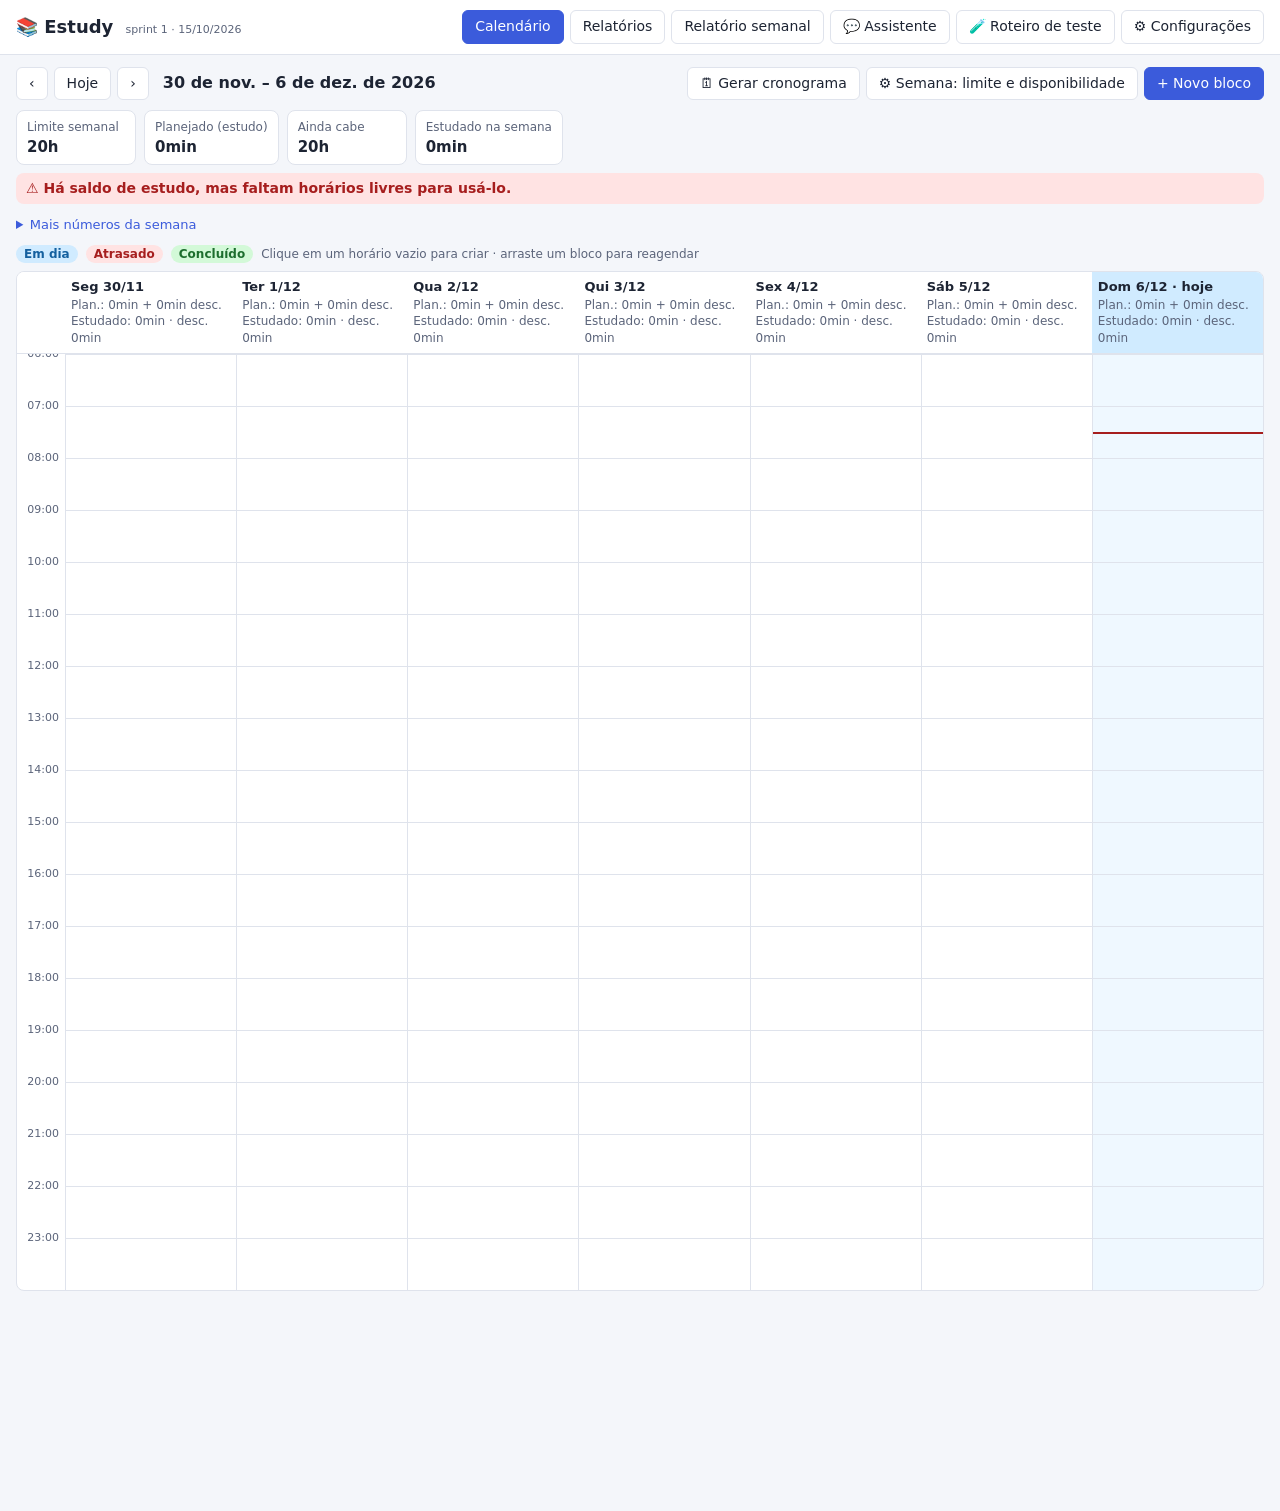
==== commit b8108d22: "Sprint 1: loud repeating alarm + notifications, simplified block form, in-app test guide, cleaner ca" ====
--- a/estudy.html
+++ b/estudy.html
@@ -123,6 +123,40 @@
 
 .block:focus-visible, button:focus-visible, .tab:focus-visible { outline: 3px solid var(--accent-text); outline-offset: 2px; }
 
+/* ---- Sprint 1: cadastro enxuto, painel limpo, roteiro de teste ---- */
+.topbar nav { display: flex; gap: 6px; flex-wrap: wrap; }
+.topbar h1 small { font-size: 11px; font-weight: 400; margin-left: 6px; }
+.form-grid.g2 { grid-template-columns: 1fr 1fr; }
+@media (max-width: 560px) { .form-grid.g2 { grid-template-columns: 1fr; } }
+.form-grid .wide { grid-column: 1 / -1; }
+.pomo-box { margin-top: 10px; border: 1px solid var(--line); border-radius: 8px; padding: 8px 10px; }
+.pomo-box summary { font-weight: 600; cursor: pointer; }
+.actions.sticky { position: sticky; bottom: -16px; background: var(--surface); padding: 10px 0 4px; margin-top: 14px; border-top: 1px solid var(--line); z-index: 2; }
+details.more { margin: 0 0 8px; }
+details.more summary { cursor: pointer; color: var(--accent-text); font-size: 13px; padding: 2px 0; }
+.stat { min-width: 120px; }
+#banner-silence { margin-left: auto; }
+.chat-drawer.guide { padding: 10px; overflow: auto; display: block; }
+.tg { display: grid; gap: 8px; font-size: 13px; }
+.tg-head { display: flex; justify-content: space-between; align-items: center; gap: 8px; }
+.tg-progress { height: 8px; background: var(--line); border-radius: 6px; overflow: hidden; }
+.tg-bar { height: 100%; background: var(--accent-solid); transition: width .2s; }
+.tg-sum { font-weight: 600; }
+.tg-actions { display: flex; gap: 6px; flex-wrap: wrap; }
+.tg-copied { color: var(--green); min-height: 1.2em; font-weight: 600; }
+.tg-part { border: 1px solid var(--line); border-radius: 8px; padding: 6px 8px; }
+.tg-part > summary { cursor: pointer; font-weight: 600; }
+.tg-item { border-top: 1px dashed var(--line); padding: 8px 0; display: grid; gap: 4px; }
+.tg-item.ok { background: color-mix(in srgb, var(--green-bg) 55%, transparent); }
+.tg-item.fail { background: color-mix(in srgb, var(--red-bg) 55%, transparent); }
+.tg-btns { display: flex; gap: 6px; flex-wrap: wrap; }
+.tg-btns button { padding: 4px 10px; }
+.tg-btns .on-ok { background: var(--green-bg); color: var(--green); border-color: var(--green); font-weight: 700; }
+.tg-btns .on-fail { background: var(--red-bg); color: var(--red); border-color: var(--red); font-weight: 700; }
+.tg-part input, .tg-part textarea, .tg-part select { margin: 4px 0; }
+.tg-note { display: flex; justify-content: space-between; gap: 6px; align-items: flex-start; border-top: 1px dashed var(--line); padding: 4px 0; }
+.chat-drawer.guide[hidden], .chat-drawer[hidden] { display: none !important; }
+
 </style>
   <style>
 /* Painel do chat. Usa as variáveis de cor do app (com valores de reserva) e só estiliza .chat. */
@@ -156,13 +190,14 @@
 </head>
 <body>
   <header class="topbar">
-    <h1>📚 Estudy</h1>
+    <h1>📚 Estudy <small id="app-version" class="muted"></small></h1>
     <nav>
       <button data-view="calendar" class="tab active">Calendário</button>
       <button data-view="reports" class="tab">Relatórios</button>
       <button data-view="weekly" class="tab" id="tab-weekly">Relatório semanal</button>
       <button id="btn-chat" class="tab">💬 Assistente</button>
-      <button id="btn-settings" class="tab">⚙ Pomodoro padrão</button>
+      <button id="btn-guide" class="tab">🧪 Roteiro de teste</button>
+      <button id="btn-settings" class="tab">⚙ Configurações</button>
     </nav>
   </header>
 
@@ -180,7 +215,10 @@
         <div class="cal-nav"><button id="gen-schedule">🗓 Gerar cronograma</button><button id="week-config">⚙ Semana: limite e disponibilidade</button><button id="new-block" class="primary">+ Novo bloco</button></div>
       </div>
       <div id="capacity" class="summary capacity"></div>
-      <div id="week-summary" class="summary"></div>
+      <details class="more"><summary>Mais números da semana</summary>
+        <div id="capacity-more" class="summary"></div>
+        <div id="week-summary" class="summary"></div>
+      </details>
       <div class="legend">
         <span class="chip st-em_dia">Em dia</span><span class="chip st-atrasado">Atrasado</span><span class="chip st-concluido">Concluído</span>
         <span class="muted">Clique em um horário vazio para criar · arraste um bloco para reagendar</span>
@@ -209,6 +247,7 @@
   </main>
 
   <aside id="chat-drawer" class="chat-drawer" hidden></aside>
+  <aside id="guide-drawer" class="chat-drawer guide" hidden aria-label="Roteiro de teste"></aside>
   <aside id="timer" class="timer" hidden></aside>
 
   <dialog id="dlg-block"></dialog>
@@ -584,6 +623,327 @@
     startSession, elapsed, advance, pause, resume, startBreak, startFocus, finishSession, liveTotals,
     canStartBreak, nextBreakKind, isBreak, phaseDuration, findConflicts, blockRealized, consolidate,
   };
+});
+
+</script>
+  <script>
+/* Alarme do cronômetro: som forte e repetido (tipo despertador), notificação do sistema e título piscando.
+ * Pensado para você perceber o fim do pomodoro mesmo com fone baixo, com outra aba aberta ou ouvindo outra coisa.
+ * O som é agendado de uma vez na linha do tempo do Web Audio (não depende de timers, que o navegador atrasa em aba escondida). */
+(function (root, factory) {
+  if (typeof module === 'object' && module.exports) module.exports = factory(null);
+  else root.Alarm = factory(root);
+})(typeof self !== 'undefined' ? self : this, function (win) {
+  const DEFAULT_SECONDS = 300, MAX_SECONDS = 300; // padrão: toca até você silenciar (máx. 5 min)
+  let ctx = null, master = null, nodes = [], stopTimer = null, flashTimer = null, originalTitle = null, active = null;
+
+  /** Cria/retoma o áudio. Precisa de um gesto do usuário (clique) pela regra dos navegadores. */
+  function unlock() {
+    if (!win) return false;
+    try {
+      ctx = ctx || new (win.AudioContext || win.webkitAudioContext)();
+      if (ctx.state === 'suspended') ctx.resume();
+      return ctx.state !== 'closed';
+    } catch (e) { return false; }
+  }
+  const isReady = () => !!ctx && ctx.state === 'running';
+
+  /**
+   * Toca o alarme por `seconds` (0 = só uma vez). kind: 'focus_end' (bip-bip-bip-bip agudo e insistente)
+   * ou 'break_end' (dó-mi-sol ascendente). Um único oscilador com volume e nota automatizados na linha do tempo do áudio:
+   * leve mesmo para 5 minutos e não depende de timers. Devolve false se o navegador bloqueou o áudio.
+   */
+  function play(kind, seconds) {
+    if (!unlock() || !ctx) return false;
+    stop();
+    const dur = Math.min(MAX_SECONDS, Math.max(0, seconds === undefined ? DEFAULT_SECONDS : seconds));
+    const spec = kind === 'focus_end'
+      ? { type: 'square', freqs: [1175, 1175, 1175, 1175], len: 0.14, gap: 0.09, gain: 0.55, period: 1.6 }
+      : { type: 'triangle', freqs: [659, 880, 1175], len: 0.28, gap: 0.07, gain: 0.7, period: 2.2 };
+    master = ctx.createGain(); master.gain.value = 0.95;
+    const comp = ctx.createDynamicsCompressor(); // evita estourar e deixa o som mais "cheio"
+    const osc = ctx.createOscillator(), g = ctx.createGain();
+    osc.type = spec.type; g.gain.value = 0.0001;
+    osc.connect(g); g.connect(master); master.connect(comp); comp.connect(ctx.destination);
+    nodes.push(osc, g, master, comp);
+    const t0 = ctx.currentTime + 0.05, cycles = Math.max(1, Math.ceil(dur / spec.period));
+    for (let c = 0; c < cycles; c++) {
+      spec.freqs.forEach((f, i) => {
+        const t = t0 + c * spec.period + i * (spec.len + spec.gap);
+        osc.frequency.setValueAtTime(f, t);
+        g.gain.setValueAtTime(0.0001, t);
+        g.gain.linearRampToValueAtTime(spec.gain, t + 0.01);
+        g.gain.setValueAtTime(spec.gain, t + spec.len - 0.03);
+        g.gain.linearRampToValueAtTime(0.0001, t + spec.len);
+      });
+    }
+    const total = cycles * spec.period;
+    osc.start(t0); osc.stop(t0 + total + 0.1);
+    active = { kind, until: Date.now() + Math.max(total, 2) * 1000 };
+    stopTimer = setTimeout(() => { active = null; }, Math.max(total, 2) * 1000 + 300);
+    return true;
+  }
+  /** Silencia agora. */
+  function stop() {
+    if (stopTimer) { clearTimeout(stopTimer); stopTimer = null; }
+    nodes.forEach((n) => { try { if (n.stop) n.stop(); n.disconnect(); } catch (e) { /* já parado */ } });
+    nodes = []; master = null; active = null;
+  }
+  const isPlaying = () => !!active && Date.now() < active.until;
+
+  /* ---------- notificação do sistema ---------- */
+  const supported = () => !!win && 'Notification' in win;
+  const permission = () => (supported() ? win.Notification.permission : 'unsupported');
+  /** Pede permissão (precisa ser chamado a partir de um clique). */
+  function requestPermission() {
+    if (!supported()) return Promise.resolve('unsupported');
+    try {
+      const r = win.Notification.requestPermission();
+      return r && r.then ? r : Promise.resolve(win.Notification.permission);
+    } catch (e) { return Promise.resolve(win.Notification.permission); }
+  }
+  /** Mostra a notificação no canto da tela. Fica até você clicar (requireInteraction). */
+  function notify(title, body) {
+    if (!supported() || win.Notification.permission !== 'granted') return false;
+    try {
+      const n = new win.Notification(title, { body, tag: 'estudy-alerta', renotify: true, requireInteraction: true, silent: true });
+      n.onclick = () => { try { win.focus(); n.close(); } catch (e) { /* ignora */ } };
+      if (win.navigator && win.navigator.vibrate) win.navigator.vibrate([300, 150, 300, 150, 300]);
+      return true;
+    } catch (e) { return false; }
+  }
+
+  /* ---------- título da aba piscando (aparece na barra de abas mesmo sem som) ---------- */
+  function flashTitle(text) {
+    if (!win || !win.document) return;
+    stopFlash();
+    originalTitle = win.document.title.replace(/^⏰ .*? \| /, '');
+    let on = false;
+    flashTimer = setInterval(() => { on = !on; win.document.title = on ? `⏰ ${text} | ${originalTitle}` : originalTitle; }, 900);
+  }
+  function stopFlash() {
+    if (flashTimer) { clearInterval(flashTimer); flashTimer = null; }
+    if (win && win.document && originalTitle !== null) { win.document.title = originalTitle; originalTitle = null; }
+  }
+  const isFlashing = () => !!flashTimer;
+
+  return { DEFAULT_SECONDS, MAX_SECONDS, unlock, isReady, play, stop, isPlaying, supported, permission, requestPermission, notify, flashTitle, stopFlash, isFlashing };
+});
+
+</script>
+  <script>
+/* Roteiro de teste dentro do app: marcar ✅/❌ item a item, anotar, e copiar o feedback pronto para o WhatsApp.
+ * Os resultados ficam no navegador (localStorage), separados dos dados de estudo. */
+(function (root, factory) {
+  if (typeof module === 'object' && module.exports) module.exports = factory();
+  else root.TestGuide = factory();
+})(typeof self !== 'undefined' ? self : this, function () {
+  const KEY = 'estudy.teste.v1';
+
+  /** Roteiro (sem o chat). Cada item: id, o que fazer e o que deve acontecer. */
+  const PARTS = [
+    { id: '1', title: 'Planejar a semana', items: [
+      ['1.1', 'Clique num horário vazio de amanhã.', 'Abre o cadastro já com dia e hora.'],
+      ['1.2', 'Crie "Redes · Camada de enlace" com 3 pomodoros (foco 50, pausa curta 10).', 'Prévia: estudo 2h30, descanso 20min, reservado 2h50 e o horário de término.'],
+      ['1.3', 'Salve o bloco.', 'Aparece azul com o texto "Em dia".'],
+      ['1.4', 'Arraste o bloco para outro dia/horário.', 'Move; o horário vai de 15 em 15 min.'],
+      ['1.5', 'Crie outro bloco sobreposto ao primeiro.', 'Os dois mostram "Conflito".'],
+      ['1.6', 'Edite e mude para 4 pomodoros.', 'Duração e término mudam (sem pausa depois do último).'],
+      ['1.7', 'Tente um bloco às 23:00 com 3 pomodoros.', 'Recusa: passa da meia-noite.'],
+      ['1.8', 'Navegue entre semanas e use "Hoje".', 'O dia atual fica destacado.'],
+    ] },
+    { id: '2', title: 'Estudar com o cronômetro', items: [
+      ['2.1', 'Use um bloco com foco de 1 min. Abra-o e clique "Iniciar cronômetro".', 'Painel com contagem regressiva; o bloco mostra "Em andamento".'],
+      ['2.2', 'Tente iniciar outro bloco.', 'Avisa que já existe um cronômetro ativo.'],
+      ['2.3', 'Pause ~20 s e retome.', 'Continua de onde parou.'],
+      ['2.4', 'Deixe o foco ZERAR (com outra aba aberta, fone baixo, etc.).', 'ALARME forte e repetido, notificação no canto da tela e título da aba piscando. A fase vira "Tempo extra" (+mm:ss) sem pedir confirmação e sem iniciar o descanso.'],
+      ['2.5', 'Pause e retome no tempo extra.', 'Continua de onde parou.'],
+      ['2.6', 'Aperte F5 com o cronômetro rodando.', 'A sessão continua.'],
+      ['2.7', 'Clique "Iniciar pausa" e deixe acabar.', 'Alarme de fim de pausa; fica "aguardando você"; nada é contado até "Iniciar foco".'],
+      ['2.8', 'Inicie outro foco e clique "Encerrar" antes de zerar.', 'Salva como ciclo parcial.'],
+      ['2.9', 'Abra o bloco.', 'Mostra foco + extra = total, pomodoros completos e parciais. O bloco NÃO conclui sozinho.'],
+    ] },
+    { id: '3', title: 'Resultados (questões e acertos)', items: [
+      ['3.1', '10 questões, acertos vazio.', '"Resultado pendente" (não 0%).'],
+      ['3.2', 'Acertos = 0.', '10 erros e 0,0%.'],
+      ['3.3', 'Acertos = 11.', 'Recusa (acertos > questões).'],
+      ['3.4', 'Digite -1, 1,5 ou texto.', 'Recusa.'],
+      ['3.5', 'Questões vazias.', '"Sem questões registradas".'],
+      ['3.6', 'Acertos = 7 de 10.', '3 erros e 70,0%.'],
+      ['3.7', 'Marcar como concluído / Reabrir.', 'Verde ao concluir; volta ao reabrir.'],
+      ['3.8', 'Deixe um bloco passar do horário sem concluir.', 'Fica vermelho "Atrasado".'],
+    ] },
+    { id: '4', title: 'Relatórios', items: [
+      ['4.1', 'Abra "Relatórios" (use "Carregar dados de exemplo" em Configurações se precisar).', 'Tabela por matéria com planejado, estudado, extra separado, questões, acertos, erros e taxa.'],
+      ['4.2', 'Filtre por matéria e por período.', 'Os números mudam certo.'],
+      ['4.3', 'Agrupe por Semana.', 'Uma linha por semana.'],
+      ['4.4', 'Confira a taxa geral na mão.', 'Soma dos acertos ÷ soma das questões (não a média das taxas).'],
+      ['4.5', 'Abra "Blocos do resultado" e clique num bloco.', 'Lista os blocos e abre o bloco.'],
+    ] },
+    { id: '5', title: 'Limite semanal e capacidade', items: [
+      ['5.1', 'Em Configurações defina o limite (ex.: 4 h). Crie um bloco de 3 pomodoros de 50 min.', 'Carga 2h30 (só estudo), saldo 1h30; o bloco ocupa 2h50 na agenda.'],
+      ['5.2', 'Crie um 2º bloco igual na mesma semana.', 'Avisa o excesso antes de salvar e mostra alternativas; só grava se você aceitar.'],
+      ['5.3', 'Botão "Semana": limite de 10 h só para esta semana.', 'A semana seguinte continua com o limite padrão.'],
+      ['5.4', 'Estude um pouco com o cronômetro.', '"Estudado" sobe; a projeção acompanha.'],
+      ['5.5', 'Num bloco, clique "Agendar revisão".', 'Abre uma revisão ligada ao bloco, uma semana depois.'],
+    ] },
+    { id: '6', title: 'Gerar cronograma', items: [
+      ['6.1', '"Gerar cronograma": Constitucional 2 blocos de 3 pomodoros; Redes 3 blocos de 2.', '5 blocos propostos, sem sobreposição, com o "por quê".'],
+      ['6.2', 'Mude dia/hora de uma linha e confirme.', 'Grava com o seu ajuste.'],
+      ['6.3', 'Antes de confirmar, olhe o calendário.', 'Nada foi gravado ainda.'],
+      ['6.4', 'Peça mais do que cabe (ex.: 30 blocos).', 'Os que não couberam aparecem com o motivo.'],
+    ] },
+    { id: '7', title: 'Relatório semanal', items: [
+      ['7.1', 'Aba "Relatório semanal" → "Atualizar relatório".', 'Execução da semana, forças/fraquezas e próxima semana.'],
+      ['7.2', 'Matéria com poucas questões.', 'Vai para "Poucos dados" (não vira força/fraqueza).'],
+      ['7.3', 'Matéria sem questões.', 'Nunca aparece como 0%.'],
+      ['7.4', 'Clique "Aplicar esta sugestão…".', 'Pede confirmação antes de mudar o calendário.'],
+    ] },
+    { id: '8', title: 'Uso real (3 a 5 dias)', items: [
+      ['8.1', 'Use o app no lugar da sua agenda, com pomodoros reais.', 'Anote cada atrito em "Nova observação".'],
+    ] },
+  ].map((p) => ({ ...p, items: p.items.map(([id, what, expect]) => ({ id, what, expect })) }));
+
+  const allItems = () => PARTS.flatMap((p) => p.items.map((i) => ({ ...i, part: p.title })));
+  const SEVERITY = { A: 'A (impede de usar)', B: 'B (atrapalha)', C: 'C (incômodo ou ideia)' };
+
+  /** Estado: { items: {id: {r:'ok'|'fail'|null, note, sev}}, notes:[{id, where, text, sev, at}] } */
+  const emptyState = () => ({ items: {}, notes: [] });
+  function summarize(st) {
+    const all = allItems(); let ok = 0, fail = 0;
+    for (const i of all) { const r = (st.items[i.id] || {}).r; if (r === 'ok') ok++; else if (r === 'fail') fail++; }
+    return { total: all.length, ok, fail, pending: all.length - ok - fail, notes: st.notes.length };
+  }
+
+  /** Texto do feedback, em formato que o WhatsApp mostra bem (sem tabelas). */
+  function buildReport(st, meta) {
+    const s = summarize(st), out = [];
+    out.push('*FEEDBACK DO TESTE - ESTUDY* 📚');
+    if (meta && meta.version) out.push(`Versão testada: ${meta.version}`);
+    if (meta && meta.when) out.push(`Data: ${meta.when}`);
+    out.push(`Resultado: ✅ ${s.ok} funcionaram · ❌ ${s.fail} com problema · ⏳ ${s.pending} não testados`);
+    const fails = allItems().filter((i) => (st.items[i.id] || {}).r === 'fail');
+    if (fails.length) {
+      out.push('', '*ITENS COM PROBLEMA*');
+      for (const i of fails) {
+        const it = st.items[i.id];
+        out.push(`❌ ${i.id} (${i.part}) - ${i.what}`);
+        out.push(`   Esperado: ${i.expect}`);
+        if (it.note) out.push(`   O que aconteceu: ${it.note}`);
+        if (it.sev) out.push(`   Gravidade: ${SEVERITY[it.sev] || it.sev}`);
+      }
+    }
+    const withNote = allItems().filter((i) => (st.items[i.id] || {}).r === 'ok' && (st.items[i.id] || {}).note);
+    if (withNote.length) {
+      out.push('', '*COMENTÁRIOS EM ITENS QUE FUNCIONARAM*');
+      for (const i of withNote) out.push(`✅ ${i.id} - ${st.items[i.id].note}`);
+    }
+    if (st.notes.length) {
+      out.push('', '*OBSERVAÇÕES LIVRES*');
+      st.notes.forEach((n, k) => {
+        out.push(`${k + 1}) ${n.where ? `[${n.where}] ` : ''}${n.text}${n.sev ? ` (Gravidade ${n.sev})` : ''}`);
+      });
+    }
+    return out.join('\n');
+  }
+
+  /* ---------- interface ---------- */
+  function mount(el, opts) {
+    const doc = el.ownerDocument, meta = opts || {};
+    let st = emptyState();
+    try { const raw = JSON.parse(localStorage.getItem(KEY)); if (raw && raw.items && Array.isArray(raw.notes)) st = raw; } catch (e) { /* sem dados salvos */ }
+    const save = () => { try { localStorage.setItem(KEY, JSON.stringify(st)); } catch (e) { /* sem persistência */ } };
+    const h = (tag, attrs, ...kids) => {
+      const n = doc.createElement(tag);
+      for (const [k, v] of Object.entries(attrs || {})) {
+        if (k === 'class') n.className = v; else if (k.startsWith('on')) n.addEventListener(k.slice(2), v); else if (v !== false && v != null) n.setAttribute(k, v);
+      }
+      kids.flat(Infinity).forEach((c) => { if (c != null && c !== false) n.append(c.nodeType ? c : doc.createTextNode(String(c))); });
+      return n;
+    };
+    const stamp = () => meta.version ? `Versão ${meta.version}` : '';
+
+    function render() {
+      const s = summarize(st), pct = Math.round(((s.ok + s.fail) / s.total) * 100);
+      const root = h('div', { class: 'tg' },
+        h('div', { class: 'tg-head' }, h('b', {}, '🧪 Roteiro de teste'), h('span', { class: 'muted' }, stamp())),
+        h('div', { class: 'tg-progress', role: 'progressbar', 'aria-valuenow': String(pct), 'aria-valuemin': '0', 'aria-valuemax': '100' }, h('div', { class: 'tg-bar', style: `width:${pct}%` })),
+        h('div', { class: 'tg-sum' }, `✅ ${s.ok}  ❌ ${s.fail}  ⏳ ${s.pending}  📝 ${s.notes}`),
+        h('div', { class: 'tg-actions' },
+          h('button', { class: 'primary', type: 'button', onclick: copy }, '📋 Copiar feedback (WhatsApp)'),
+          h('button', { type: 'button', onclick: download }, '⬇ Baixar .txt')),
+        h('div', { class: 'tg-copied', id: 'tg-copied', 'aria-live': 'polite' }));
+      for (const p of PARTS) {
+        const done = p.items.filter((i) => (st.items[i.id] || {}).r).length;
+        const det = h('details', { class: 'tg-part', open: p.items.some((i) => !(st.items[i.id] || {}).r) && p.id === openPart() ? '' : null },
+          h('summary', {}, `${p.id}. ${p.title} `, h('span', { class: 'muted' }, `(${done}/${p.items.length})`)));
+        for (const i of p.items) det.append(itemEl(i));
+        root.append(det);
+      }
+      root.append(noteForm());
+      el.replaceChildren(root);
+    }
+    const openPart = () => { const p = PARTS.find((x) => x.items.some((i) => !(st.items[i.id] || {}).r)); return p ? p.id : ''; };
+
+    function itemEl(i) {
+      const cur = st.items[i.id] || { r: null, note: '', sev: '' };
+      const set = (r) => { st.items[i.id] = { ...cur, r: cur.r === r ? null : r }; save(); render(); };
+      const wrap = h('div', { class: `tg-item ${cur.r || ''}` },
+        h('div', { class: 'tg-what' }, h('b', {}, i.id + ' '), i.what),
+        h('div', { class: 'tg-expect muted' }, 'Esperado: ' + i.expect),
+        h('div', { class: 'tg-btns' },
+          h('button', { type: 'button', class: cur.r === 'ok' ? 'on-ok' : '', 'aria-pressed': String(cur.r === 'ok'), onclick: () => set('ok') }, '✅ Funcionou'),
+          h('button', { type: 'button', class: cur.r === 'fail' ? 'on-fail' : '', 'aria-pressed': String(cur.r === 'fail'), onclick: () => set('fail') }, '❌ Problema')));
+      if (cur.r) {
+        const note = h('textarea', { rows: '2', placeholder: cur.r === 'fail' ? 'O que aconteceu? (o que você viu)' : 'Comentário (opcional)', 'aria-label': `Nota do item ${i.id}` });
+        note.value = cur.note || '';
+        note.addEventListener('change', () => { st.items[i.id] = { ...(st.items[i.id] || cur), note: note.value.trim() }; save(); });
+        wrap.append(note);
+        if (cur.r === 'fail') {
+          const sev = h('select', { 'aria-label': `Gravidade do item ${i.id}` }, h('option', { value: '' }, 'Gravidade…'), ...Object.entries(SEVERITY).map(([k, v]) => h('option', { value: k }, v)));
+          sev.value = cur.sev || '';
+          sev.addEventListener('change', () => { st.items[i.id] = { ...(st.items[i.id] || cur), sev: sev.value }; save(); });
+          wrap.append(sev);
+        }
+      }
+      return wrap;
+    }
+
+    function noteForm() {
+      const where = h('input', { placeholder: 'Onde? (tela/parte)', 'aria-label': 'Onde' });
+      const text = h('textarea', { rows: '3', placeholder: 'O que aconteceu, faltou ou te incomodou?', 'aria-label': 'Observação' });
+      const sev = h('select', { 'aria-label': 'Gravidade' }, h('option', { value: '' }, 'Gravidade…'), ...Object.entries(SEVERITY).map(([k, v]) => h('option', { value: k }, v)));
+      const list = h('div', { class: 'tg-notes' }, st.notes.map((n, k) => h('div', { class: 'tg-note' },
+        h('span', {}, `${n.where ? `[${n.where}] ` : ''}${n.text}${n.sev ? ` (${n.sev})` : ''}`),
+        h('button', { type: 'button', 'aria-label': 'Remover observação', onclick: () => { st.notes.splice(k, 1); save(); render(); } }, '✕'))));
+      return h('details', { class: 'tg-part', open: st.notes.length ? '' : null },
+        h('summary', {}, '📝 Nova observação livre ', h('span', { class: 'muted' }, `(${st.notes.length})`)),
+        where, text, sev,
+        h('button', { type: 'button', onclick: () => {
+          if (!text.value.trim()) return;
+          st.notes.push({ where: where.value.trim(), text: text.value.trim(), sev: sev.value, at: Date.now() }); save(); render();
+        } }, 'Adicionar'), list);
+    }
+
+    const reportText = () => buildReport(st, { version: meta.version, when: new Date().toLocaleString('pt-BR') });
+    function say(msg) { const c = el.querySelector('#tg-copied'); if (c) c.textContent = msg; }
+    function copy() {
+      const t = reportText();
+      const fallback = () => {
+        const ta = doc.createElement('textarea'); ta.value = t; ta.style.position = 'fixed'; ta.style.opacity = '0'; doc.body.append(ta); ta.select();
+        let ok = false; try { ok = doc.execCommand('copy'); } catch (e) { ok = false; } ta.remove(); say(ok ? 'Copiado! Cole no WhatsApp.' : 'Não consegui copiar; use "Baixar .txt".');
+      };
+      if (navigator.clipboard && navigator.clipboard.writeText) navigator.clipboard.writeText(t).then(() => say('Copiado! Cole no WhatsApp.'), fallback); else fallback();
+    }
+    function download() {
+      const blob = new Blob([reportText()], { type: 'text/plain;charset=utf-8' }), a = doc.createElement('a');
+      a.href = URL.createObjectURL(blob); a.download = 'feedback-estudy.txt'; doc.body.append(a); a.click(); a.remove(); setTimeout(() => URL.revokeObjectURL(a.href), 2000);
+    }
+    render();
+    return { refresh: render, report: reportText, state: () => st };
+  }
+
+  return { PARTS, SEVERITY, summarize, buildReport, emptyState, mount, KEY };
 });
 
 </script>
@@ -2083,6 +2443,8 @@
   'use strict';
   const C = window.Core;
   const K = window.Capacity;
+  const A = window.Alarm;
+  const APP_VERSION = 'sprint 1 · 15/10/2026';
   const KEY = 'estudy.mvp.v1';
   const HPX = 52; // altura de uma hora no calendário (deve coincidir com --hour no CSS)
   const DAYS = ['Seg', 'Ter', 'Qua', 'Qui', 'Sex', 'Sáb', 'Dom'];
@@ -2104,46 +2466,36 @@
     return fresh();
   }
   let state = load();
+  state.settings.config = { ...C.DEFAULT_CONFIG }; // valores FIXOS para blocos novos (25/5/4/15); cada bloco é customizado no cadastro
   const save = () => { try { localStorage.setItem(KEY, JSON.stringify(state)); } catch (e) { /* sem persistência */ } };
   const ui = { weekStart: C.mondayOf(new Date()), view: 'calendar', drag: null, minuteKey: '', timerSig: '' };
   const blockById = (id) => state.blocks.find((b) => b.id === id);
 
-  /* ---------- áudio e avisos ---------- */
-  let audio = null;
-  function unlockAudio() {
-    try {
-      audio = audio || new (window.AudioContext || window.webkitAudioContext)();
-      if (audio.state === 'suspended') audio.resume();
-    } catch (e) { /* sem áudio */ }
-  }
-  function beep(kind) {
-    if (!audio) return;
-    const notes = kind === 'focus_end' ? [880, 880, 880] : [523, 659, 784];
-    notes.forEach((f, i) => {
-      const o = audio.createOscillator(), g = audio.createGain();
-      o.type = 'sine'; o.frequency.value = f; o.connect(g); g.connect(audio.destination);
-      const t = audio.currentTime + i * 0.35;
-      g.gain.setValueAtTime(0.25, t); g.gain.exponentialRampToValueAtTime(0.001, t + 0.3);
-      o.start(t); o.stop(t + 0.32);
-    });
-  }
+  /* ---------- alarme e avisos (ver js/alarm.js) ---------- */
+  const unlockAudio = () => A.unlock();
   const ALERT_TEXT = {
-    focus_end: '⏰ Foco encerrado! O tempo extra já está sendo contado como estudo. Continue, pause, inicie a pausa ou encerre a sessão.',
-    break_end: '☕ Pausa encerrada! O próximo foco só começa quando você clicar em "Iniciar foco".',
+    focus_end: '⏰ POMODORO ENCERRADO! O tempo extra já está sendo contado como estudo. Continue, pause, inicie a pausa ou encerre a sessão.',
+    break_end: '☕ PAUSA ENCERRADA! O próximo foco só começa quando você clicar em "Iniciar foco".',
   };
-  function showBanner(type) {
-    const el = $('#alert-banner');
-    el.innerHTML = `<span>${esc(ALERT_TEXT[type])}</span><button id="banner-close">Entendi</button>`;
-    el.hidden = false;
-  }
+  const ALERT_TITLE = { focus_end: 'POMO ENCERROU!', break_end: 'PAUSA ENCERROU!' };
+  function showBanner(type, soundBlocked) {
+    const el = $('#alert-banner'); el.textContent = '';
+    const sp = document.createElement('span'); sp.textContent = ALERT_TEXT[type] + (soundBlocked ? ' (O navegador bloqueou o som: clique em qualquer lugar da página para liberar.)' : '');
+    const sil = document.createElement('button'); sil.id = 'banner-silence'; sil.textContent = '🔕 Silenciar alarme';
+    const ok = document.createElement('button'); ok.id = 'banner-close'; ok.textContent = 'Entendi';
+    el.append(sp, sil, ok); el.hidden = false;
+  }
+  const alarmSeconds = () => (Number.isFinite(state.settings.alarmSec) ? state.settings.alarmSec : A.DEFAULT_SECONDS);
+  const silenceAlarm = () => { A.stop(); A.stopFlash(); };
   function handleAlert() {
     const s = state.session;
     if (!s || s.alertSeq <= s.alertAck) return;
     s.alertAck = s.alertSeq; save();
-    beep(s.alert); showBanner(s.alert);
-    if (document.hidden && 'Notification' in window && Notification.permission === 'granted') {
-      try { new Notification('Estudy', { body: ALERT_TEXT[s.alert] }); } catch (e) { /* ignora */ }
-    }
+    const played = A.play(s.alert, alarmSeconds());
+    showBanner(s.alert, !played || !A.isReady());
+    const away = document.hidden || !document.hasFocus();
+    if (away) A.flashTitle(ALERT_TITLE[s.alert]);
+    if (away || !A.isReady()) A.notify('Estudy · ' + ALERT_TITLE[s.alert], ALERT_TEXT[s.alert].replace(/^[^ ]+ /, ''));
   }
 
   /* ---------- calendário ---------- */
@@ -2197,19 +2549,20 @@
     const m = (x) => dur(x * C.MIN);
     const lim = c.limitMin === null;
     const ov = state.weekOverrides[monday] && state.weekOverrides[monday].limitMin !== undefined;
-    const cards = [
-      [`Limite semanal${ov ? ' (exceção da semana)' : ''}`, lim ? 'sem limite' : m(c.limitMin)],
-      ['Carga planejada (estudo líquido)', m(c.plannedNetMin)],
-      [c.excessMin > 0 ? 'Excesso de planejamento' : 'Saldo para planejar', lim ? '—' : (c.excessMin > 0 ? m(c.excessMin) : m(c.balanceMin))],
-      ['Estudado na semana', m(Math.round(c.realizedMin))],
-      ['Restante previsto', m(c.remainingMin)],
-      ['Projeção da semana', m(Math.round(c.projectionMin))],
-      [c.projectedExcessMin > 0 ? 'Excesso projetado' : 'Margem disponível', lim ? '—' : (c.projectedExcessMin > 0 ? m(Math.round(c.projectedExcessMin)) : m(Math.round(c.marginMin)))],
-      ['Livre na agenda (daqui p/ frente)', m(c.freeAgendaMin)],
-    ];
-    const bad = new Set(['Excesso de planejamento', 'Excesso projetado']);
-    $('#capacity').innerHTML = cards.map(([l, v]) => `<div class="stat${bad.has(l) ? ' bad' : ''}"><span class="muted">${l}</span><b>${v}</b></div>`).join('') +
+    const card = (l, v, bad) => `<div class="stat${bad ? ' bad' : ''}"><span class="muted">${l}</span><b>${v}</b></div>`;
+    const over = c.excessMin > 0, pover = c.projectedExcessMin > 0;
+    // principais: o que o estudante olha todo dia
+    $('#capacity').innerHTML =
+      card(`Limite semanal${ov ? ' (só esta semana)' : ''}`, lim ? 'sem limite' : m(c.limitMin)) +
+      card('Planejado (estudo)', m(c.plannedNetMin)) +
+      card(over ? 'Excesso de planejamento' : 'Ainda cabe', lim ? '—' : (over ? m(c.excessMin) : m(c.balanceMin)), over) +
+      card('Estudado na semana', m(Math.round(c.realizedMin))) +
       (c.warnings.length ? `<div class="cap-warn">${c.warnings.map((w) => `⚠ ${esc(WARN[w])}`).join('<br>')}</div>` : '');
+    // detalhes: ficam recolhidos para não poluir a tela
+    const more = [card('Restante previsto', m(c.remainingMin)), card('Projeção da semana', m(Math.round(c.projectionMin)))];
+    if (pover) more.push(card('Excesso projetado', m(Math.round(c.projectedExcessMin)), true));
+    more.push(card('Livre na agenda (daqui p/ frente)', m(c.freeAgendaMin)));
+    $('#capacity-more').innerHTML = more.join('');
   }
 
   /** Blocos que se sobrepõem ficam lado a lado (colunas) em vez de um cobrir o outro. */
@@ -2361,7 +2714,7 @@
     const dlg = $('#dlg-block');
     const b = id ? blockById(id) : null;
     const v = b || { subject: '', title: '', date: date || C.isoDate(new Date()), start: start || '08:00', estimated: 1,
-      config: { ...state.settings.config }, pdf: '', pages: '', studied: '', questions: null, hits: null, notes: '', completed: false, sessions: [],
+      config: { ...C.DEFAULT_CONFIG }, pdf: '', pages: '', studied: '', questions: null, hits: null, notes: '', completed: false, sessions: [],
       kind: 'estudo', reviewOf: null, priority: null, deadline: null, fixed: false, remainingMin: null, ...(prefill || {}) };
     const cfg = v.config;
     const st = b ? C.blockStatus(b, new Date()) : null;
@@ -2370,41 +2723,35 @@
     const subjects = [...new Set(state.blocks.map((x) => x.subject))];
     dlg.innerHTML = `<form method="dialog" id="block-form" novalidate>
       <h3>${b ? 'Bloco de estudo' : 'Novo bloco de estudo'} ${b ? `<span class="chip st-${st}">${C.STATUS_LABEL[st]}</span>${active ? ' <span class="tag run">● Em andamento</span>' : ''}` : ''}</h3>
-      <fieldset><legend>Planejamento</legend><div class="form-grid">
+      <fieldset><legend>Planejamento</legend><div class="form-grid g2">
         <label>Matéria *<input name="subject" list="subjects" value="${esc(v.subject)}" required></label>
         <label>Assunto / título *<input name="title" value="${esc(v.title)}" required></label>
-        <label>Dia *<input type="date" name="date" value="${esc(v.date)}" required></label>
+        <label>Prioridade<select name="priority"><option value="">Sem prioridade</option>${[['alta', 'Alta'], ['media', 'Média'], ['baixa', 'Baixa']].map(([k, l]) => `<option value="${k}"${v.priority === k ? ' selected' : ''}>${l}</option>`).join('')}</select></label>
+        <label>Tipo<select name="kind"><option value="estudo"${v.kind === 'estudo' ? ' selected' : ''}>Estudo</option><option value="revisao"${v.kind === 'revisao' ? ' selected' : ''}>Revisão</option></select></label>
+        <label>Data *<input type="date" name="date" value="${esc(v.date)}" required></label>
         <label>Início *<input type="time" name="start" value="${esc(v.start)}" required></label>
-        <label>Pomodoros estimados *<input type="number" name="estimated" min="1" step="1" value="${v.estimated}" required></label>
-        <label>PDF (nome ou link)<input name="pdf" value="${esc(v.pdf)}"></label>
-        <label>Páginas / trecho previsto<input name="pages" value="${esc(v.pages)}"></label>
-        <label>Tipo<select name="kind"><option value="estudo"${v.kind === 'estudo' ? ' selected' : ''}>Estudo</option><option value="revisao"${v.kind === 'revisao' ? ' selected' : ''}>Revisão</option></select></label>
-        <label>Prioridade<select name="priority"><option value="">—</option>${[['alta', 'Alta'], ['media', 'Média'], ['baixa', 'Baixa']].map(([k, l]) => `<option value="${k}"${v.priority === k ? ' selected' : ''}>${l}</option>`).join('')}</select></label>
-        <label>Prazo (opcional)<input type="date" name="deadline" value="${esc(v.deadline || '')}"></label>
-        <label class="check"><input type="checkbox" name="fixed"${v.fixed ? ' checked' : ''}> Horário obrigatório (não mover automaticamente)</label>
-        ${b ? `<label>Restante previsto (min de estudo)<input name="remaining" inputmode="numeric" placeholder="automático" value="${esc(v.remainingMin ?? '')}"></label>` : ''}
       </div>
       <datalist id="subjects">${subjects.map((s) => `<option value="${esc(s)}">`).join('')}</datalist>
-      <details style="margin-top:8px"><summary>Pomodoro deste bloco (copiado do padrão; ajuste se precisar)</summary><div class="form-grid" style="margin-top:8px">
+      <details open class="pomo-box"><summary>🍅 Pomodoros deste bloco</summary><div class="form-grid g2" style="margin-top:8px">
+        <label>Pomodoros estimados *<input type="number" name="estimated" min="1" step="1" value="${v.estimated}" required></label>
         <label>Foco (min)<input type="number" name="focusMin" min="1" step="1" value="${cfg.focusMin}"></label>
         <label>Pausa curta (min)<input type="number" name="shortMin" min="1" step="1" value="${cfg.shortMin}"></label>
         <label>Pomodoros até a pausa longa<input type="number" name="longEvery" min="1" step="1" value="${cfg.longEvery}"></label>
         <label>Pausa longa (min)<input type="number" name="longMin" min="1" step="1" value="${cfg.longMin}"></label>
-        <div class="wide"><button type="button" id="use-default">Usar configuração padrão atual</button></div>
       </div></details>
       <div class="preview" id="plan-preview"></div><div class="preview" id="cap-preview"></div></fieldset>
-      ${b ? `<fieldset><legend>Execução</legend><div class="form-grid">
-        <label class="wide">Conteúdo / páginas efetivamente estudados<input name="studied" value="${esc(v.studied)}"></label>
+      ${b ? `<fieldset><legend>Execução</legend><div class="form-grid g2">
+        <label class="wide">Link do material (PDF, aula…)<input name="pdf" value="${esc(v.pdf)}" placeholder="https://… ou nome do arquivo"></label>
         <label>Questões respondidas<input name="questions" inputmode="numeric" value="${esc(v.questions ?? '')}"></label>
         <label>Acertos<input name="hits" inputmode="numeric" value="${esc(v.hits ?? '')}"></label>
-        <div class="field">Erros / Taxa de acerto<b id="res-calc"></b></div>
+        <div class="field wide">Erros / Taxa de acerto<b id="res-calc"></b></div>
         <label class="wide">Observações (dificuldades, conteúdo pendente)<textarea name="notes" rows="3">${esc(v.notes)}</textarea></label></div>
         <div class="preview"><b>Realizado:</b> foco regular ${dur(real.focusMs)} + extra ${dur(real.extraMs)} = <b>${dur(real.studyMs)}</b> estudados
           · descanso ${dur(real.restMs)} · interrupções ${dur(real.interruptMs)}<br>
           Pomodoros completos: ${pom.complete} de ${v.estimated} estimados · ciclos parciais: ${pom.partial}</div>
         <details style="margin-top:8px"><summary>Sessões (${v.sessions.length})</summary>${sessionsHtml(b)}</details></fieldset>` : ''}
       <div class="errors" id="block-errors"></div>
-      <div class="actions">
+      <div class="actions sticky">
         <div class="left">${b ? `<button type="button" id="b-timer" class="primary">${active ? '⏱ Abrir cronômetro' : (b.sessions.length ? '⏱ Retomar estudo (nova sessão)' : '⏱ Iniciar cronômetro')}</button>
           ${b.kind !== 'revisao' ? '<button type="button" id="b-review">＋ Agendar revisão</button>' : ''}
           <button type="button" id="b-toggle">${b.completed ? '↺ Reabrir bloco' : '✔ Marcar como concluído'}</button>
@@ -2416,10 +2763,10 @@
 
     const gatherPlan = () => ({
       subject: read('subject').trim(), title: read('title').trim(), date: read('date'), start: read('start'),
-      estimated: numVal(read('estimated')), pdf: read('pdf').trim(), pages: read('pages').trim(),
+      estimated: numVal(read('estimated')),
       config: { focusMin: numVal(read('focusMin')), shortMin: numVal(read('shortMin')), longEvery: numVal(read('longEvery')), longMin: numVal(read('longMin')) },
-      kind: read('kind') || 'estudo', priority: read('priority') || null, deadline: read('deadline') || null,
-      fixed: !!(form.elements.fixed && form.elements.fixed.checked),
+      kind: read('kind') || 'estudo', priority: read('priority') || null,
+      ...(form.elements.pdf ? { pdf: read('pdf').trim() } : {}), // campos fora da tela (páginas, prazo, obrigatório, restante) são preservados
     });
     // Efeito do bloco sobre a capacidade da semana de destino (sem salvar nada).
     const capInfo = (data) => {
@@ -2465,9 +2812,8 @@
       if (b) {
         const r = C.validateResult(read('questions'), read('hits'));
         errs.push(...r.errors);
-        Object.assign(data, { studied: read('studied').trim(), notes: read('notes').trim(), questions: r.questions, hits: r.hits });
-        const rm = parseCountLocal(read('remaining'));
-        if (rm.error) errs.push('Restante previsto: use apenas números inteiros não negativos.'); else data.remainingMin = rm.value;
+        Object.assign(data, { notes: read('notes').trim(), questions: r.questions, hits: r.hits });
+
       }
       $('#block-errors', dlg).innerHTML = errs.map((m) => `<div>${esc(m)}</div>`).join('');
       return errs.length ? null : data;
@@ -2481,7 +2827,6 @@
       save(); return true;
     };
     form.addEventListener('input', refresh);
-    $('#use-default', dlg).onclick = () => { Object.entries(state.settings.config).forEach(([k, val]) => { form.elements[k].value = val; }); refresh(); };
     $('#b-cancel', dlg).onclick = () => dlg.close();
     form.addEventListener('submit', (e) => { e.preventDefault(); const d = collect(); if (!d || !guardCapacity(d)) return; commit(d); dlg.close(); render(); });
     if (b) {
@@ -2515,7 +2860,7 @@
   /* ---------- cronômetro ---------- */
   function startTimer(blockId) {
     unlockAudio();
-    if ('Notification' in window && Notification.permission === 'default') { try { Notification.requestPermission(); } catch (e) { /* ignora */ } }
+    if (A.permission() === 'default') A.requestPermission(); // pede a permissão de notificação no primeiro cronômetro
     if (state.session) {
       if (state.session.blockId === blockId) { $('#timer').scrollIntoView({ block: 'end' }); return true; }
       const other = blockById(state.session.blockId);
@@ -2529,7 +2874,7 @@
   function timerAction(act) {
     const s = state.session; if (!s) return;
     const now = Date.now();
-    unlockAudio();
+    unlockAudio(); silenceAlarm(); // qualquer ação sua no cronômetro silencia o alarme
     if (act === 'pause') C.pause(s, now);
     else if (act === 'resume') C.resume(s, now);
     else if (act === 'break') C.startBreak(s, now);
@@ -2585,15 +2930,14 @@
 
   /* ---------- configurações ---------- */
   function openSettings() {
-    const dlg = $('#dlg-settings'), c = state.settings.config, av = state.settings.availability, cl = state.settings.closing;
+    const dlg = $('#dlg-settings'), av = state.settings.availability, cl = state.settings.closing;
     dlg.innerHTML = `<form method="dialog" id="set-form" novalidate><h3>Configurações</h3>
-      <fieldset><legend>Pomodoro padrão</legend>
-      <p class="muted">Vale para novos blocos. Blocos e sessões já criados mantêm a configuração que tinham.</p>
-      <div class="form-grid">
-        <label>Foco (min)<input type="number" name="focusMin" min="1" step="1" value="${c.focusMin}"></label>
-        <label>Pausa curta (min)<input type="number" name="shortMin" min="1" step="1" value="${c.shortMin}"></label>
-        <label>Pomodoros até a pausa longa<input type="number" name="longEvery" min="1" step="1" value="${c.longEvery}"></label>
-        <label>Pausa longa (min)<input type="number" name="longMin" min="1" step="1" value="${c.longMin}"></label></div></fieldset>
+      <fieldset><legend>Alarme e notificações</legend>
+      <p class="muted">Quando o pomodoro ou a pausa acaba, o app toca o alarme, pisca o título da aba e mostra uma notificação no canto da tela.</p>
+      <div class="form-grid"><label>Duração do alarme<select name="alarmSec">${[[10, '10 segundos'], [30, '30 segundos'], [60, '1 minuto'], [300, 'Até eu silenciar (máx. 5 min)']].map(([k, l]) => `<option value="${k}"${alarmSeconds() === k ? ' selected' : ''}>${l}</option>`).join('')}</select></label>
+        <div class="field">Notificação no canto da tela<b id="notif-status"></b></div></div>
+      <div class="actions" style="justify-content:flex-start"><button type="button" id="alarm-test">🔔 Testar alarme</button><button type="button" id="alarm-stop">🔕 Parar</button><button type="button" id="notif-enable">Ativar notificações</button></div>
+      <p class="muted" id="notif-hint"></p></fieldset>
       <fieldset><legend>Limite semanal e disponibilidade (rotina padrão)</legend>
       <p class="muted">O limite conta só tempo de <b>estudo</b> (sem pausas). Não é meta de preenchimento. Exceções de uma semana ficam em "Semana" no calendário e não alteram esta rotina.</p>
       <div class="form-grid"><label>Limite semanal de estudo (horas líquidas; vazio = sem limite)<input name="limitH" inputmode="decimal" value="${minToHours(state.settings.weeklyLimitMin)}"></label>
@@ -2610,17 +2954,25 @@
     $('#set-cancel', dlg).onclick = () => dlg.close();
     f.addEventListener('submit', (e) => {
       e.preventDefault();
-      const cfg = {}; ['focusMin', 'shortMin', 'longEvery', 'longMin'].forEach((k) => { cfg[k] = numVal(f.elements[k].value); });
-      const errs = C.validateConfig(cfg);
+      const errs = [];
       const lim = hoursToMin(f.elements.limitH.value); if (lim.error) errs.push('Limite semanal: informe horas (ex.: 20 ou 22,5) ou deixe vazio.');
       const days = {};
       for (let d = 1; d <= 7; d++) { const r = parseRanges(f.elements['day' + d].value, WD[d]); if (r.error) errs.push(r.error); else if (r.ranges.length) days[d] = r.ranges; }
       const un = parseUnavail(f.elements.unavail.value); if (un.error) errs.push(un.error);
       $('#set-errors', dlg).innerHTML = errs.map((m) => `<div>${esc(m)}</div>`).join('');
       if (errs.length) return;
-      Object.assign(state.settings, { config: cfg, weeklyLimitMin: lim.value, availability: { days, unavailable: un.list }, closing: { day: Number(f.elements.closeDay.value), time: f.elements.closeTime.value || '21:00' } });
+      Object.assign(state.settings, { alarmSec: Number(f.elements.alarmSec.value), weeklyLimitMin: lim.value, availability: { days, unavailable: un.list }, closing: { day: Number(f.elements.closeDay.value), time: f.elements.closeTime.value || '21:00' } });
       save(); dlg.close(); render();
     });
+    const notifStatus = () => {
+      const p = A.permission(), t = { granted: 'Ativadas ✓', denied: 'Bloqueadas (libere nas configurações do navegador)', default: 'Ainda não ativadas', unsupported: 'Não suportadas neste navegador' }[p];
+      $('#notif-status', dlg).textContent = t;
+      $('#notif-hint', dlg).textContent = location.protocol === 'file:' ? 'Abrindo o arquivo direto do computador, alguns navegadores bloqueiam notificações. Se não aparecerem, avise o dono do projeto (o som e o título piscando continuam funcionando).' : '';
+    };
+    notifStatus();
+    $('#alarm-test', dlg).onclick = () => { unlockAudio(); A.play('focus_end', 6); A.notify('Estudy · teste', 'Se você viu isto, as notificações estão funcionando.'); };
+    $('#alarm-stop', dlg).onclick = silenceAlarm;
+    $('#notif-enable', dlg).onclick = () => { A.requestPermission().then(notifStatus); };
     $('#demo', dlg).onclick = () => { loadDemo(); dlg.close(); render(); };
     $('#wipe', dlg).onclick = () => { if (confirm('Apagar blocos, sessões e configurações?')) { state = fresh(); save(); dlg.close(); render(); } };
     dlg.showModal();
@@ -2825,7 +3177,8 @@
     unlockAudio();
     if (ui.soundNotice && !e.target.closest('#banner-close')) { ui.soundNotice = false; $('#alert-banner').hidden = true; }
     const a = e.target.closest('[data-act]'); if (a && a.closest('#timer')) timerAction(a.dataset.act);
-    if (e.target.id === 'banner-close') $('#alert-banner').hidden = true;
+    if (e.target.id === 'banner-silence') silenceAlarm();
+    if (e.target.id === 'banner-close') { $('#alert-banner').hidden = true; silenceAlarm(); }
     const ob = e.target.closest('[data-open-block]'); if (ob) { e.preventDefault(); openBlockDialog({ id: ob.dataset.openBlock }); }
   });
   document.addEventListener('keydown', unlockAudio, { once: true });
@@ -2842,7 +3195,7 @@
   $('#w-refresh').addEventListener('click', () => { const wk = $('#w-week').value; if (W) { state.reports = { ...state.reports, [wk]: W.buildWeeklyReport(state, wk, Date.now()) }; save(); } renderWeekly(); });
   $('#f-clear').addEventListener('click', () => { $('#report-filters').reset(); renderReports(); });
   window.addEventListener('storage', (e) => { if (e.key === KEY) { state = load(); ui.timerSig = ''; render(); } });
-  document.addEventListener('visibilitychange', tick);
+  document.addEventListener('visibilitychange', () => { if (!document.hidden) A.stopFlash(); tick(); });
 
   /* ---------- gerar cronograma (requisito 08): propõe, deixa revisar e só grava após confirmar ---------- */
   function openScheduleDialog() {
@@ -2926,7 +3279,15 @@
 
   /* ---------- assistente (chat): só interpreta; cálculos e gravação passam pelos módulos ---------- */
   let chat = null;
+  let guide = null;
+  function toggleGuide() {
+    const dr = $('#guide-drawer'), open = dr.hidden;
+    if (open && !$('#chat-drawer').hidden) toggleChat(); // um painel lateral por vez
+    dr.hidden = !open; document.body.classList.toggle('chat-open', open);
+    if (open && !guide && window.TestGuide) guide = window.TestGuide.mount(dr, { version: APP_VERSION });
+  }
   function toggleChat() {
+    if (!$('#guide-drawer').hidden) toggleGuide();
     const dr = $('#chat-drawer'), open = dr.hidden;
     dr.hidden = !open; document.body.classList.toggle('chat-open', open);
     if (open && !chat && window.Chat) {
@@ -2938,6 +3299,8 @@
     }
   }
   $('#btn-chat').addEventListener('click', toggleChat);
+  $('#btn-guide').addEventListener('click', toggleGuide);
+  $('#app-version').textContent = APP_VERSION;
   /** Faixa de aviso reaproveitando #alert-banner. */
   function showNotice(text, soundHint) {
     const el = $('#alert-banner'); el.textContent = '';
@@ -2952,7 +3315,15 @@
   bindCalendar();
   render();
   handleAlert();
-  setInterval(tick, 500);
+  /* Relógio em Web Worker: o navegador atrasa timers de abas escondidas (até 1×/min); o worker não, então o alarme dispara na hora. */
+  (function startTicker() {
+    try {
+      const blob = new Blob(['setInterval(function(){postMessage(1)},500)'], { type: 'text/javascript' });
+      const w = new Worker(URL.createObjectURL(blob)); w.onmessage = tick; return;
+    } catch (e) { /* sem worker: usa timer comum */ }
+    setInterval(tick, 500);
+  })();
+  window.addEventListener('focus', () => A.stopFlash());
 })();
 
 </script>
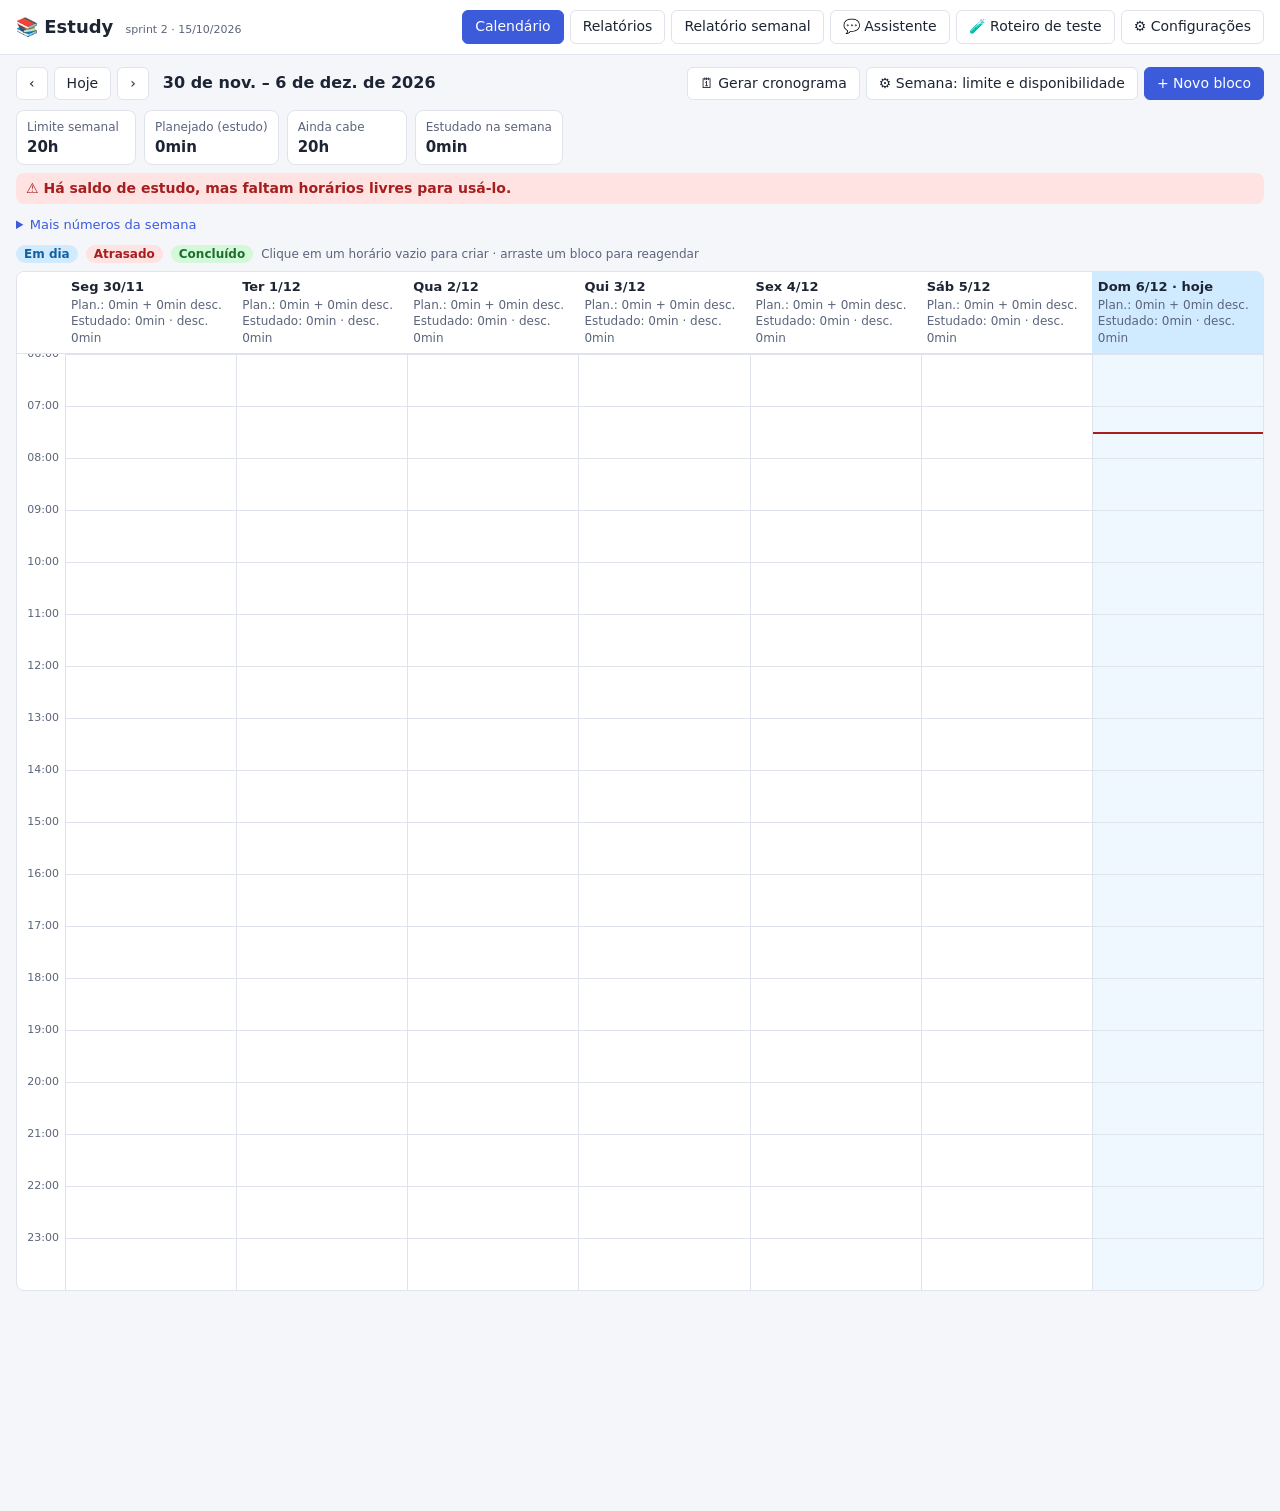
==== commit 2992f95d: "Sprint 2: total reservation + conflict rule (orange pending block, pause/focus pop-up, move-after, c" ====
--- a/estudy.html
+++ b/estudy.html
@@ -157,6 +157,21 @@
 .tg-note { display: flex; justify-content: space-between; gap: 6px; align-items: flex-start; border-top: 1px dashed var(--line); padding: 4px 0; }
 .chat-drawer.guide[hidden], .chat-drawer[hidden] { display: none !important; }
 
+/* ---- Regra de conflito ---- */
+.block.pending { background: #ffe8cc; border-color: #e8590c; color: var(--text); outline: 2px dashed #e8590c; outline-offset: -2px; }
+.block.pending .meta { color: #5f3b00; }
+.block.pending .tag { color: #a43e00; font-weight: 700; }
+@media (prefers-color-scheme: dark) { .block.pending { background: #4a2d0a; } .block.pending .meta { color: #ffd8a8; } .block.pending .tag { color: #ffc078; } }
+.chip.pend { background: #ffe8cc; color: #a43e00; }
+#dlg-conflict { width: min(520px, 94vw); border: 2px solid #e8590c; }
+.conflict-box h3 { margin: 0 0 8px; }
+.conflict-box p { margin: 6px 0; }
+.conflict-q { font-weight: 700; margin-top: 12px; }
+.conflict-actions { display: grid; gap: 8px; margin-top: 10px; }
+.conflict-actions button { padding: 10px 12px; font-weight: 700; text-align: center; }
+.conflict-actions button:disabled { opacity: .5; cursor: not-allowed; }
+.conflict-why { color: var(--red); font-size: 13px; }
+
 </style>
   <style>
 /* Painel do chat. Usa as variáveis de cor do app (com valores de reserva) e só estiliza .chat. */
@@ -255,6 +270,7 @@
   <dialog id="dlg-week"></dialog>
   <dialog id="dlg-schedule"></dialog>
   <dialog id="dlg-pick"></dialog>
+  <dialog id="dlg-conflict"></dialog>
 
   <script>
 /* Regras de negócio do MVP-ESTUDY (sem acesso a DOM ou storage, para ser testável em Node). */
@@ -746,11 +762,17 @@
       ['1.1', 'Clique num horário vazio de amanhã.', 'Abre o cadastro já com dia e hora.'],
       ['1.2', 'Crie "Redes · Camada de enlace" com 3 pomodoros (foco 50, pausa curta 10).', 'Prévia: estudo 2h30, descanso 20min, reservado 2h50 e o horário de término.'],
       ['1.3', 'Salve o bloco.', 'Aparece azul com o texto "Em dia".'],
-      ['1.4', 'Arraste o bloco para outro dia/horário.', 'Move; o horário vai de 15 em 15 min.'],
-      ['1.5', 'Crie outro bloco sobreposto ao primeiro.', 'Os dois mostram "Conflito".'],
-      ['1.6', 'Edite e mude para 4 pomodoros.', 'Duração e término mudam (sem pausa depois do último).'],
-      ['1.7', 'Tente um bloco às 23:00 com 3 pomodoros.', 'Recusa: passa da meia-noite.'],
-      ['1.8', 'Navegue entre semanas e use "Hoje".', 'O dia atual fica destacado.'],
+      ['1.4', 'Arraste o bloco para outro dia/horário livre.', 'Move; o horário vai de 15 em 15 min.'],
+      ['1.5', 'Crie outro bloco que comece NO MEIO do foco do primeiro.', 'Pop-up "Esse horário já está reservado". O bloco novo fica LARANJA com ⚠ (pendente) e não confirma. O primeiro não muda.'],
+      ['1.6', 'Crie outro bloco que comece DENTRO DE UMA PAUSA do primeiro.', 'Pop-up "Opa! Essa pausa já tem dono ☕" com o horário e o tipo da pausa e o nome do bloco.'],
+      ['1.7', 'No pop-up, clique "MOVER PARA DEPOIS DE …".', 'O bloco novo começa exatamente quando o outro termina, volta à cor normal e o alerta some.'],
+      ['1.8', 'Provoque o conflito de novo e clique "ESCOLHER OUTRO HORÁRIO".', 'Abre o ajuste com tudo que você já preencheu; salvando num horário livre, confirma.'],
+      ['1.9', 'Provoque o conflito e feche o pop-up (Esc) sem escolher.', 'O bloco continua laranja (pendente). Clicar nele reabre o pop-up.'],
+      ['1.10', 'Crie um bloco que começa no minuto exato em que outro termina.', 'NÃO é conflito: cria normalmente.'],
+      ['1.11', 'Ponha um bloco logo antes de outro, de modo que ele não caiba depois do existente (outro bloco no caminho).', 'O botão "MOVER PARA DEPOIS" fica desabilitado e explica o motivo.'],
+      ['1.12', 'Edite um bloco para 4 pomodoros.', 'Duração e término mudam (sem pausa depois do último); se invadir o próximo, abre o pop-up.'],
+      ['1.13', 'Tente um bloco às 23:00 com 3 pomodoros.', 'Recusa: passa da meia-noite.'],
+      ['1.14', 'Navegue entre semanas e use "Hoje".', 'O dia atual fica destacado.'],
     ] },
     { id: '2', title: 'Estudar com o cronômetro', items: [
       ['2.1', 'Use um bloco com foco de 1 min. Abra-o e clique "Iniciar cronômetro".', 'Painel com contagem regressiva; o bloco mostra "Em andamento".'],
@@ -981,6 +1003,7 @@
     const date = typeof b.date === 'string' ? b.date : '';
     return {
       ...b,
+      pending: b.pending === true,
       id: String(b.id === undefined || b.id === null ? 'bloco' : b.id).replace(/[^\w.-]/g, '_').slice(0, 64) || 'bloco',
       subject: cleanStr(b.subject, 200), title: cleanStr(b.title, 200), date, start: typeof b.start === 'string' ? b.start : '',
       estimated: b.estimated, config: cleanConfig(b.config, defaultConfig),
@@ -1079,7 +1102,7 @@
     let iv = (eff.days[wd] || []).map(rng).sort((x, y) => x[0] - y[0]);
     for (const u of eff.unavailable) if ((u.day === wd) || u.date === dateStr) iv = subtract(iv, rng(u));
     for (const b of s.blocks) {
-      if (b.date !== dateStr || ignoreBlockIds.includes(b.id)) continue;
+      if (b.pending || b.date !== dateStr || ignoreBlockIds.includes(b.id)) continue; // bloco pendente (proposta em conflito) não ocupa horário
       const st = C.toMin(b.start);
       iv = subtract(iv, [st, st + agendaMin(b)]);
     }
@@ -1090,7 +1113,7 @@
   function capacityFor(state, weekMonday, nowMs) {
     const s = normalizeState(state), eff = effectiveWeek(s, weekMonday), limit = eff.limitMin;
     const dates = weekDates(weekMonday), now = new Date(nowMs);
-    const inWeek = s.blocks.filter((b) => dates.includes(b.date));
+    const inWeek = s.blocks.filter((b) => !b.pending && dates.includes(b.date)); // pendente só conta depois de confirmado
     const live = s.session && s.session.startedAt ? C.liveTotals(s.session, nowMs).studyMs / MIN : 0;
     const liveBlock = s.session ? s.session.blockId : null;
     const liveWeek = s.session ? weekOfMs(s.session.startedAt) : null;
@@ -1173,6 +1196,104 @@
 
   return { DEFAULT_LIMIT_MIN, DEFAULT_AVAILABILITY, normalizeBlock, normalizeState, validBlock, validSession, weekKey, isoWeekday, weekDates, effectiveWeek,
     netStudyMin, agendaMin, realizedMin, remainingMin, freeIntervals, capacityFor, wouldFit };
+});
+
+</script>
+  <script>
+/* Regra de conflito (Sprint 8): o bloco reserva TODO o seu período (foco + pausas); qualquer interseção com outro bloco
+ * — inclusive pausas — é conflito. Horários colados não conflitam (intervalos semiabertos [início, fim)).
+ * Módulo puro: não grava nada e nunca altera o bloco existente. Tempos em minutos desde 00:00 do dia do bloco. */
+(function (root, factory) {
+  if (typeof module === 'object' && module.exports) module.exports = factory(require('./core.js'), require('./capacity.js'));
+  else root.Conflict = factory(root.Core, root.Capacity);
+})(typeof self !== 'undefined' ? self : this, function (C, Cap) {
+  const hm = (min) => C.fromMin(min);
+  const norm = (b) => Cap.normalizeBlock(b);
+
+  /** Linha do tempo do bloco: foco, pausa, foco… (sem pausa depois do último foco). */
+  function blockSegments(block) {
+    const b = norm(block), cfg = b.config, breaks = C.breaksFor(b.estimated, cfg), out = [];
+    let t = C.toMin(b.start);
+    for (let n = 1; n <= b.estimated; n++) {
+      out.push({ type: 'focus', n, startMin: t, endMin: t + cfg.focusMin }); t += cfg.focusMin;
+      if (n < b.estimated) {
+        const kind = breaks[n - 1], len = kind === 'long' ? cfg.longMin : cfg.shortMin;
+        out.push({ type: kind, n, startMin: t, endMin: t + len }); t += len;
+      }
+    }
+    return out;
+  }
+  function blockInterval(block) {
+    const segs = blockSegments(block);
+    return { startMin: segs[0].startMin, endMin: segs[segs.length - 1].endMin };
+  }
+  const validForCheck = (b) => b && !b.pending && C.okDate(b.date) && C.okTime(b.start) && Number.isInteger(b.estimated) && b.estimated >= 1;
+
+  /** Conflitos do rascunho com os blocos confirmados do mesmo dia (ordenados pelo início da interseção). */
+  function checkConflict(state, draft, opts) {
+    const ignoreId = opts && opts.ignoreId !== undefined ? opts.ignoreId : draft.id;
+    const me = blockInterval(draft), conflicts = [];
+    for (const other of (state && state.blocks) || []) {
+      if (!validForCheck(other) || other.date !== draft.date || other.id === ignoreId) continue;
+      const iv = blockInterval(other), s = Math.max(me.startMin, iv.startMin), e = Math.min(me.endMin, iv.endMin);
+      if (s >= e) continue; // colados ou separados: sem conflito
+      const part = blockSegments(other).find((g) => g.startMin <= s && s < g.endMin);
+      conflicts.push({ blockId: other.id, title: other.title, overlap: { startMin: s, endMin: e },
+        theirPart: { type: part.type, startMin: part.startMin, endMin: part.endMin }, kind: part.type === 'focus' ? 'focus' : 'pause' });
+    }
+    return { ok: conflicts.length === 0, conflicts: conflicts.sort((a, b) => a.overlap.startMin - b.overlap.startMin) };
+  }
+
+  /** Textos do pop-up (exatamente como combinado com o dono do projeto). */
+  function conflictMessage(conflict, existingBlock) {
+    const name = (existingBlock && existingBlock.title) || conflict.title, from = hm(conflict.theirPart.startMin), to = hm(conflict.theirPart.endMin);
+    if (conflict.kind === 'pause') {
+      const pauseLabel = conflict.theirPart.type === 'long' ? 'pausa longa' : 'pausa curta';
+      return { kind: 'pause', pauseLabel, from, to, blockName: name, title: 'Opa! Essa pausa já tem dono. ☕', lines: [
+        `Das ${from} às ${to}, você tem uma ${pauseLabel} do bloco ${name}.`,
+        'Não é possível agendar outro bloco nesse período. Descanso também faz parte do planejamento — você é estudante, não uma máquina! 😂',
+        'O que deseja fazer?'] };
+    }
+    return { kind: 'focus', from, to, blockName: name, title: 'Esse horário já está reservado.', lines: [
+      `Das ${from} às ${to}, você tem um período de estudo reservado do bloco ${name}.`,
+      'Não é possível agendar outro bloco nesse período.',
+      'O que deseja fazer?'] };
+  }
+
+  /** "Mover para depois de X": começa exatamente quando X termina por completo, se couber (inclusive as pausas do novo bloco). */
+  function moveAfter(state, draft, existingBlockId) {
+    const ex = ((state && state.blocks) || []).find((b) => b.id === existingBlockId);
+    if (!ex) return { ok: false, code: 'OTHER_CONFLICT', reason: 'O bloco de referência não existe mais.' };
+    const start = blockInterval(ex).endMin, moved = { ...norm(draft), date: ex.date, start: hm(Math.min(start, 1439)) };
+    const len = blockInterval({ ...moved, start: '00:00' }).endMin;
+    if (start + len > 1440) return { ok: false, code: 'PAST_MIDNIGHT', reason: `Não cabe depois de "${ex.title}": o novo bloco terminaria depois da meia-noite.` };
+    moved.start = hm(start);
+    const chk = checkConflict(state, moved, { ignoreId: draft.id });
+    if (!chk.ok) {
+      const c = chk.conflicts[0];
+      return { ok: false, code: 'OTHER_CONFLICT', reason: `Não cabe logo depois de "${ex.title}": o novo bloco (${hm(start)}–${hm(start + len)}) bateria em "${c.title}".` };
+    }
+    return { ok: true, start: hm(start), date: ex.date };
+  }
+
+  /** Pode confirmar? Só se for válido e sem nenhum conflito. */
+  function isConfirmable(state, block) {
+    return C.validateBlockPlan(norm(block)).length === 0 && checkConflict(state, block, { ignoreId: block.id }).ok;
+  }
+
+  /** Pares já sobrepostos em dados antigos (a tela só marca; nunca apaga nem move). */
+  function findLegacyConflicts(state) {
+    const list = ((state && state.blocks) || []).filter(validForCheck), out = [];
+    for (let i = 0; i < list.length; i++) for (let j = i + 1; j < list.length; j++) {
+      const a = list[i], b = list[j];
+      if (a.date !== b.date) continue;
+      const x = blockInterval(a), y = blockInterval(b);
+      if (Math.max(x.startMin, y.startMin) < Math.min(x.endMin, y.endMin)) out.push(x.startMin <= y.startMin ? { a: a.id, b: b.id, date: a.date } : { a: b.id, b: a.id, date: a.date });
+    }
+    return out;
+  }
+
+  return { blockSegments, blockInterval, checkConflict, conflictMessage, moveAfter, isConfirmable, findLegacyConflicts };
 });
 
 </script>
@@ -1303,8 +1424,9 @@
       warnings.push({ code: 'PRESERVE_FORCED', text: 'Blocos e revisões existentes são sempre preservados; a opção de não preservar foi ignorada.' });
     }
 
-    const base = Cap.normalizeState ? Cap.normalizeState(withRequestOverride(state, weekMonday, request.weekOverrides))
+    const base0 = Cap.normalizeState ? Cap.normalizeState(withRequestOverride(state, weekMonday, request.weekOverrides))
       : withRequestOverride(state, weekMonday, request.weekOverrides);
+    const base = { ...base0, blocks: (base0.blocks || []).filter((b) => !b.pending) }; // pendente não ocupa horário
     const cfg = (base.settings && base.settings.config) || Core.DEFAULT_CONFIG;
     const dates = [];
     for (let i = 0; i < 7; i++) dates.push(Core.isoDate(Core.addDays(Core.parseDate(weekMonday), i)));
@@ -1537,7 +1659,7 @@
 
   /* ---------- contexto da proposta ---------- */
   function makeCtx(state, nowMs) {
-    return { state, nowMs, work: (state.blocks || []).map((b) => Cap.normalizeBlock(clone(b))), seq: 0,
+    return { state, nowMs, work: (state.blocks || []).filter((b) => !(b && b.pending)).map((b) => Cap.normalizeBlock(clone(b))), seq: 0,
       changes: [], questions: [], results: [], conflicts: [], warnings: [], alternatives: [], confirm: false, mutating: 0, undoRequested: false };
   }
   const genId = (ctx) => `c${ctx.nowMs.toString(36)}${(++ctx.seq).toString(36)}`;
@@ -2070,7 +2192,7 @@
    * agendados na semana ou estudados nela (sessões iniciadas na semana).
    */
   function buildWeeklyReport(state, weekMonday, nowMs) {
-    const s = Cap.normalizeState(state);
+    const s0 = Cap.normalizeState(state), s = { ...s0, blocks: s0.blocks.filter((b) => !b.pending) }; // proposta pendente não entra no relatório
     const now = new Date(nowMs);
     const dates = Cap.weekDates(weekMonday), weekEnd = dates[6];
     const inWeek = (d) => dates.includes(d);
@@ -2444,7 +2566,8 @@
   const C = window.Core;
   const K = window.Capacity;
   const A = window.Alarm;
-  const APP_VERSION = 'sprint 1 · 15/10/2026';
+  const CF = window.Conflict;
+  const APP_VERSION = 'sprint 2 · 15/10/2026';
   const KEY = 'estudy.mvp.v1';
   const HPX = 52; // altura de uma hora no calendário (deve coincidir com --hour no CSS)
   const DAYS = ['Seg', 'Ter', 'Qua', 'Qui', 'Sex', 'Sáb', 'Dom'];
@@ -2585,7 +2708,7 @@
     const iso = days.map(C.isoDate), todayIso = C.isoDate(now);
     const wb = state.blocks.filter((b) => iso.includes(b.date));
     const hStart = Math.min(6, ...wb.map((b) => Math.floor(C.toMin(b.start) / 60)));
-    const conflicts = C.findConflicts(state.blocks, state.session, nowMs);
+    const conflicts = C.findConflicts(state.blocks.filter((b) => !b.pending), state.session, nowMs);
     $('#week-title').textContent = `${days[0].toLocaleDateString('pt-BR', { day: 'numeric', month: 'short' })} – ${days[6].toLocaleDateString('pt-BR', { day: 'numeric', month: 'short', year: 'numeric' })}`;
 
     // Realizado atribuído ao dia em que a sessão INICIOU (mantém o estudo na semana em que ocorreu, mesmo se o bloco for transferido).
@@ -2594,7 +2717,7 @@
     for (const b of state.blocks) for (const x of b.sessions) addReal(x.startedAt, x.totals);
     if (state.session) addReal(state.session.startedAt, C.liveTotals(state.session, nowMs));
     const sum = (list, dates) => {
-      const a = list.reduce((acc, b) => { const sp = C.blockSpan(b); acc.pStudy += sp.studyMin * C.MIN; acc.pRest += sp.restMin * C.MIN; return acc; }, { pStudy: 0, pRest: 0 });
+      const a = list.reduce((acc, b) => { if (b.pending) return acc; const sp = C.blockSpan(b); acc.pStudy += sp.studyMin * C.MIN; acc.pRest += sp.restMin * C.MIN; return acc; }, { pStudy: 0, pRest: 0 });
       a.real = dates.reduce((t, d) => C.addTotals(t, realByDate[d] || C.zeroTotals()), C.zeroTotals());
       return a;
     };
@@ -2627,18 +2750,19 @@
   }
 
   function blockHtml(b, hStart, now, conflict, lay) {
-    const sp = C.blockSpan(b), st = C.blockStatus(b, now);
+    const sp = C.blockSpan(b), st = C.blockStatus(b, now), pend = b.pending === true;
+    const label = pend ? 'Pendente · conflito' : C.STATUS_LABEL[st];
     const active = state.session && state.session.blockId === b.id;
     const height = Math.max(30, (sp.totalMin / 60) * HPX - 2);
     const tip = [`${b.subject} — ${b.title}`, `${b.start}–${C.fromMin(sp.endMin)}`,
-      `Estudo ${dur(sp.studyMin * C.MIN)} + descanso ${dur(sp.restMin * C.MIN)}`, `Situação: ${C.STATUS_LABEL[st]}`, ...(conflict || [])].join('\n');
+      `Estudo ${dur(sp.studyMin * C.MIN)} + descanso ${dur(sp.restMin * C.MIN)}`, `Situação: ${label}`, ...(pend ? ['Proposta pendente: o horário conflita com outro bloco. Clique para resolver.'] : []), ...(conflict || [])].join('\n');
     const L = lay || { col: 0, cols: 1 };
-    return `<div class="block st-${st}${conflict ? ' conflict' : ''}${active ? ' active' : ''}" draggable="true" data-id="${esc(b.id)}" title="${esc(tip)}"
-      tabindex="0" role="button" aria-label="${esc(`${b.subject}, ${b.title}, ${b.start} às ${C.fromMin(sp.endMin)}, ${C.STATUS_LABEL[st]}${conflict ? ', com conflito' : ''}`)}"
+    return `<div class="block ${pend ? 'pending' : 'st-' + st}${conflict ? ' conflict' : ''}${active ? ' active' : ''}" draggable="true" data-id="${esc(b.id)}" title="${esc(tip)}"
+      tabindex="0" role="button" aria-label="${esc(`${b.subject}, ${b.title}, ${b.start} às ${C.fromMin(sp.endMin)}, ${label}${conflict ? ', com conflito' : ''}`)}"
       style="top:${((sp.startMin - hStart * 60) / 60) * HPX}px;height:${height}px;left:calc(${(L.col / L.cols) * 100}% + 3px);right:auto;width:calc(${100 / L.cols}% - 6px)">
       <b>${esc(b.subject)} · ${esc(b.title)}</b>
       <span class="meta">${b.start}–${C.fromMin(sp.endMin)} · 🍅 ${b.estimated}</span>
-      <span class="tag">${C.STATUS_LABEL[st]}</span>${active ? ' <span class="tag run">● Em andamento</span>' : ''}${conflict ? ' <span class="tag warn">⚠ Conflito</span>' : ''}
+      <span class="tag">${pend ? '⚠ ' : ''}${label}</span>${active ? ' <span class="tag run">● Em andamento</span>' : ''}${conflict ? ' <span class="tag warn">⚠ Conflito</span>' : ''}
     </div>`;
   }
 
@@ -2646,11 +2770,11 @@
     const cal = $('#calendar');
     cal.addEventListener('keydown', (e) => {
       const blk = e.target.closest && e.target.closest('.block');
-      if (blk && (e.key === 'Enter' || e.key === ' ')) { e.preventDefault(); openBlockDialog({ id: blk.dataset.id }); }
+      if (blk && (e.key === 'Enter' || e.key === ' ')) { e.preventDefault(); openBlock(blk.dataset.id); }
     });
     cal.addEventListener('click', (e) => {
       const blk = e.target.closest('.block');
-      if (blk) return openBlockDialog({ id: blk.dataset.id });
+      if (blk) return openBlock(blk.dataset.id);
       const col = e.target.closest('.col');
       if (!col) return;
       const y = e.clientY - col.getBoundingClientRect().top;
@@ -2682,7 +2806,8 @@
       const nd = col.dataset.date, ns = C.fromMin(min);
       ui.drag = null;
       if (!confirmMove(b, nd, ns)) { renderCalendar(); return; }
-      b.date = nd; b.start = ns; save(); renderCalendar();
+      if (!CF.checkConflict(state, { ...b, date: nd, start: ns }, { ignoreId: b.id }).ok) { renderCalendar(); handleConflict({ block: b, data: { date: nd, start: ns } }); return; }
+      b.date = nd; b.start = ns; b.pending = false; save(); renderCalendar();
     });
   }
 
@@ -2691,12 +2816,65 @@
     const draft = { ...b, date, start }, issues = [];
     if (b.completed) issues.push(`"${b.title}" já está concluído.`);
     if (b.fixed) issues.push(`"${b.title}" tem horário obrigatório.`);
-    const clash = state.blocks.filter((o) => o.id !== b.id && o.date === date && (() => { const a = C.toMin(o.start), e = a + C.blockSpan(o).totalMin, s0 = C.toMin(start), e0 = s0 + C.blockSpan(b).totalMin; return s0 < e && a < e0; })());
-    if (clash.length) issues.push(`O horário fica sobreposto a ${clash.map((o) => `"${o.title}"`).join(', ')}.`);
     const wk = K.weekKey(date), now = Date.now();
     const before = K.capacityFor(state, wk, now), after = K.capacityFor({ ...state, blocks: state.blocks.map((o) => (o.id === b.id ? draft : o)) }, wk, now);
     if (after.excessMin > before.excessMin) issues.push(`A carga da semana passa a ultrapassar o limite em ${dur(after.excessMin * C.MIN)}.`);
     return !issues.length || confirm(`Mover "${b.title}" para ${date} ${start}?\n\n${issues.map((x) => '• ' + x).join('\n')}\n\nMover mesmo assim?`);
+  }
+
+
+  /* ---------- regra de conflito (Sprint 8): reserva total do bloco, foco e pausas ---------- */
+  function openBlock(id) {
+    const b = blockById(id);
+    if (b && b.pending) return resolvePending(b);
+    openBlockDialog({ id });
+  }
+  function resolvePending(b) {
+    if (CF.checkConflict(state, b, { ignoreId: b.id }).ok) { openBlockDialog({ id: b.id }); return; } // sem conflito agora: "Salvar" confirma
+    handleConflict({ block: b, data: {} });
+  }
+  /**
+   * block = bloco existente (ou null para um bloco novo); data = campos propostos (ainda não gravados).
+   * Novo bloco em conflito é guardado como PROPOSTA PENDENTE (laranja, ⚠, não confirmada). O bloco existente nunca é alterado.
+   */
+  function handleConflict({ block, data }) {
+    let blk = block;
+    if (!blk) { // bloco novo: vira proposta pendente
+      blk = K.normalizeBlock({ id: uid(), completed: false, sessions: [], studied: '', questions: null, hits: null, notes: '', ...data, pending: true });
+      state.blocks.push(blk); save(); render();
+    } else if (blk.pending && Object.keys(data).length) { Object.assign(blk, data); save(); render(); }
+    const isNew = !block, draft = { ...blk, ...data };
+    const chk = CF.checkConflict(state, draft, { ignoreId: draft.id });
+    if (chk.ok) { Object.assign(blk, data, { pending: false }); save(); render(); return; } // ninguém mais bloqueia: confirma
+    const first = chk.conflicts[0], other = blockById(first.blockId), msg = CF.conflictMessage(first, other);
+    const mv = CF.moveAfter(state, draft, first.blockId);
+    const dlg = $('#dlg-conflict'); dlg.textContent = '';
+    const mk = (tag, cls, text) => { const e = document.createElement(tag); if (cls) e.className = cls; if (text !== undefined) e.textContent = text; return e; };
+    let chosen = false;
+    const body = mk('div', 'conflict-box');
+    body.append(mk('h3', '', msg.title), ...msg.lines.map((l, i) => mk('p', i === msg.lines.length - 1 ? 'conflict-q' : '', l)));
+    const actions = mk('div', 'conflict-actions');
+    const bMove = mk('button', 'primary', `MOVER PARA DEPOIS DE ${msg.blockName.toUpperCase()}`); bMove.type = 'button';
+    const bOther = mk('button', '', 'ESCOLHER OUTRO HORÁRIO'); bOther.type = 'button';
+    actions.append(bMove, bOther); body.append(actions);
+    if (mv.ok) bMove.title = `O bloco começaria às ${mv.start}, logo depois de "${msg.blockName}".`;
+    else { bMove.disabled = true; body.append(mk('p', 'conflict-why', 'Esta opção está desabilitada: ' + mv.reason)); }
+    dlg.append(body);
+    bMove.onclick = () => {
+      chosen = true; dlg.close();
+      const again = CF.moveAfter(state, { ...blk, ...data }, first.blockId); // reconfere com o estado atual
+      if (!again.ok) { handleConflict({ block: blk, data }); return; }
+      Object.assign(blk, data, { date: again.date, start: again.start, pending: false }); save(); render();
+      showNotice(`"${blk.title}" foi movido para ${again.start}, logo depois de "${msg.blockName}".`);
+    };
+    bOther.onclick = () => { chosen = true; dlg.close(); openBlockDialog({ id: blk.id, prefill: data }); }; // preserva o que já foi preenchido
+    dlg.addEventListener('close', () => {
+      if (chosen) return;
+      showNotice(isNew || blk.pending
+        ? `"${blk.title}" ficou como proposta pendente (laranja). Clique nele para resolver o conflito.`
+        : `Alteração cancelada: "${blk.title}" continua onde estava.`);
+    }, { once: true });
+    dlg.showModal();
   }
 
   /* ---------- diálogo do bloco (cadastro, detalhes e execução) ---------- */
@@ -2713,7 +2891,7 @@
   function openBlockDialog({ id, date, start, prefill }) {
     const dlg = $('#dlg-block');
     const b = id ? blockById(id) : null;
-    const v = b || { subject: '', title: '', date: date || C.isoDate(new Date()), start: start || '08:00', estimated: 1,
+    const v = b ? { ...b, ...(prefill || {}) } : { subject: '', title: '', date: date || C.isoDate(new Date()), start: start || '08:00', estimated: 1,
       config: { ...C.DEFAULT_CONFIG }, pdf: '', pages: '', studied: '', questions: null, hits: null, notes: '', completed: false, sessions: [],
       kind: 'estudo', reviewOf: null, priority: null, deadline: null, fixed: false, remainingMin: null, ...(prefill || {}) };
     const cfg = v.config;
@@ -2722,7 +2900,8 @@
     const real = b ? realizedFor(b) : null, pom = b ? C.sessionsPomodoros(b.sessions) : null;
     const subjects = [...new Set(state.blocks.map((x) => x.subject))];
     dlg.innerHTML = `<form method="dialog" id="block-form" novalidate>
-      <h3>${b ? 'Bloco de estudo' : 'Novo bloco de estudo'} ${b ? `<span class="chip st-${st}">${C.STATUS_LABEL[st]}</span>${active ? ' <span class="tag run">● Em andamento</span>' : ''}` : ''}</h3>
+      <h3>${b ? 'Bloco de estudo' : 'Novo bloco de estudo'} ${b ? (b.pending ? '<span class="chip pend">⚠ Pendente</span>' : `<span class="chip st-${st}">${C.STATUS_LABEL[st]}</span>${active ? ' <span class="tag run">● Em andamento</span>' : ''}`) : ''}</h3>
+      ${b && b.pending ? '<div class="errors">⚠ Proposta pendente: este horário conflita com outro bloco. Ajuste o dia/horário e salve para confirmar.</div>' : ''}
       <fieldset><legend>Planejamento</legend><div class="form-grid g2">
         <label>Matéria *<input name="subject" list="subjects" value="${esc(v.subject)}" required></label>
         <label>Assunto / título *<input name="title" value="${esc(v.title)}" required></label>
@@ -2752,9 +2931,9 @@
         <details style="margin-top:8px"><summary>Sessões (${v.sessions.length})</summary>${sessionsHtml(b)}</details></fieldset>` : ''}
       <div class="errors" id="block-errors"></div>
       <div class="actions sticky">
-        <div class="left">${b ? `<button type="button" id="b-timer" class="primary">${active ? '⏱ Abrir cronômetro' : (b.sessions.length ? '⏱ Retomar estudo (nova sessão)' : '⏱ Iniciar cronômetro')}</button>
-          ${b.kind !== 'revisao' ? '<button type="button" id="b-review">＋ Agendar revisão</button>' : ''}
-          <button type="button" id="b-toggle">${b.completed ? '↺ Reabrir bloco' : '✔ Marcar como concluído'}</button>
+        <div class="left">${b ? `<button type="button" id="b-timer" class="primary"${b.pending ? ' hidden' : ''}>${active ? '⏱ Abrir cronômetro' : (b.sessions.length ? '⏱ Retomar estudo (nova sessão)' : '⏱ Iniciar cronômetro')}</button>
+          ${b.kind !== 'revisao' && !b.pending ? '<button type="button" id="b-review">＋ Agendar revisão</button>' : ''}
+          <button type="button" id="b-toggle"${b.pending ? ' hidden' : ''}>${b.completed ? '↺ Reabrir bloco' : '✔ Marcar como concluído'}</button>
           <button type="button" id="b-delete" class="danger">Excluir</button>` : ''}</div>
         <button type="button" id="b-cancel">Fechar</button><button type="submit" class="primary">Salvar</button>
       </div></form>`;
@@ -2822,13 +3001,19 @@
       if (b) {
         const cur = blockById(b.id); // o estado pode ter sido trocado por outra aba enquanto o diálogo estava aberto
         if (!cur) { alert('Este bloco foi excluído em outra aba; nada foi salvo.'); return false; }
-        Object.assign(cur, data);
+        Object.assign(cur, data, { pending: false }); // salvar sem conflito confirma o bloco
       } else state.blocks.push(K.normalizeBlock({ id: uid(), completed: false, sessions: [], studied: '', questions: null, hits: null, notes: '', reviewOf: v.reviewOf || null, ...data }));
       save(); return true;
     };
     form.addEventListener('input', refresh);
     $('#b-cancel', dlg).onclick = () => dlg.close();
-    form.addEventListener('submit', (e) => { e.preventDefault(); const d = collect(); if (!d || !guardCapacity(d)) return; commit(d); dlg.close(); render(); });
+    // Regra de conflito: qualquer interseção (foco ou pausa) impede confirmar; abre o pop-up de resolução.
+    const conflictOf = (d) => CF.checkConflict(state, { ...(b ? blockById(b.id) || b : {}), ...d, id: b ? b.id : '__novo' }, { ignoreId: b ? b.id : '__novo' });
+    form.addEventListener('submit', (e) => {
+      e.preventDefault(); const d = collect(); if (!d || !guardCapacity(d)) return;
+      if (conflictOf(d).ok) { if (commit(d)) { dlg.close(); render(); } return; }
+      dlg.close(); handleConflict({ block: b ? (blockById(b.id) || b) : null, data: d });
+    });
     if (b) {
       $('#b-delete', dlg).onclick = () => {
         if (!confirm('Excluir este bloco e todo o seu histórico de sessões?')) return;
@@ -2850,6 +3035,7 @@
       };
       $('#b-timer', dlg).onclick = () => {
         const d = collect(); if (!d || !guardCapacity(d)) return;
+        if (!conflictOf(d).ok) { dlg.close(); handleConflict({ block: blockById(b.id) || b, data: d }); return; }
         commit(d); startTimer(b.id) && dlg.close(); render();
       };
     }
@@ -3040,7 +3226,7 @@
     sel.innerHTML = '<option value="">Todas</option>' + [...new Set(state.blocks.map((b) => b.subject))].sort().map((s) => `<option>${esc(s)}</option>`).join('');
     sel.value = cur; // sem atributo "selected": assim o botão Limpar volta para "Todas"
     const opts = { subject: sel.value, from: $('#f-from').value, to: $('#f-to').value, groupBy: $('#f-group').value };
-    const now = new Date(), r = C.consolidate(state.blocks, opts, now, state.session);
+    const now = new Date(), r = C.consolidate(state.blocks.filter((b) => !b.pending), opts, now, state.session);
     if (!r.blocks.length) { $('#report').innerHTML = '<p class="muted">Nenhum bloco encontrado para os filtros escolhidos.</p>'; return; }
     const lbl = opts.groupBy === 'week' ? (k) => `Semana de ${C.parseDate(k).toLocaleDateString('pt-BR')}` : (k) => k;
     const row = (g, label, cls = '') => `<tr class="${cls}"><td>${esc(label)}</td><td>${g.blocks.length}</td><td>${dur(g.plannedStudyMin * C.MIN)}</td><td>${dur(g.plannedRestMin * C.MIN)}</td>
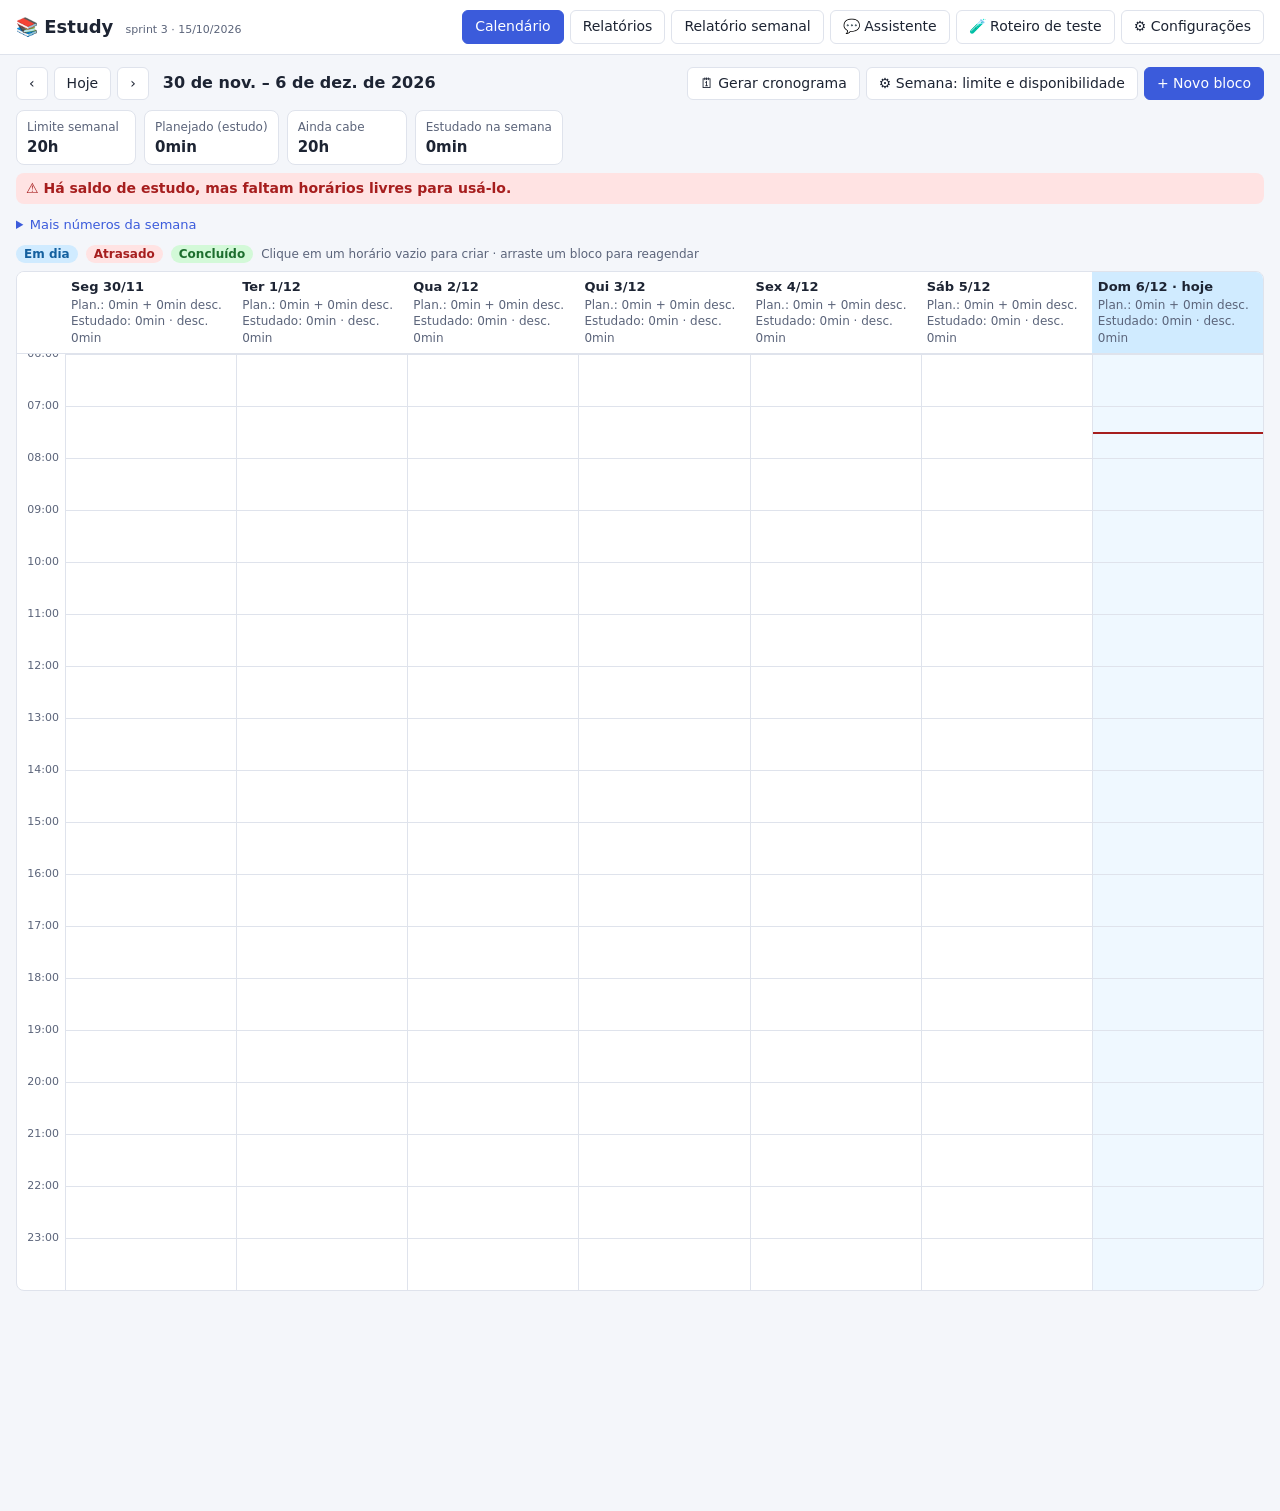
==== commit 0a36823f: "Sprint 3: focus mode (full-screen timer, locked calendar/menus, exit only via Encerrar) Co-Authored-" ====
--- a/estudy.html
+++ b/estudy.html
@@ -172,6 +172,25 @@
 .conflict-actions button:disabled { opacity: .5; cursor: not-allowed; }
 .conflict-why { color: var(--red); font-size: 13px; }
 
+/* ---- Modo foco: cronômetro em tela cheia, resto do app travado ---- */
+body.focus-mode { overflow: hidden; }
+body.focus-mode #timer { position: fixed; inset: 0; width: auto; max-width: none; border: 0; border-radius: 0; z-index: 50; box-shadow: none;
+  display: flex; flex-direction: column; align-items: center; justify-content: center; text-align: center; padding: 24px; background: var(--bg); gap: 6px; }
+body.focus-mode #timer.rest { background: color-mix(in srgb, var(--green-bg) 55%, var(--bg)); }
+body.focus-mode #timer.extra { background: color-mix(in srgb, var(--warn) 16%, var(--bg)); }
+body.focus-mode #timer #t-block { font-size: clamp(16px, 2.4vw, 24px); }
+body.focus-mode #timer .phase { font-size: clamp(16px, 2.6vw, 28px); }
+body.focus-mode #timer .clock { font-size: clamp(80px, 24vw, 260px); line-height: 1; }
+body.focus-mode #timer .row { justify-content: center; margin-top: 18px; gap: 10px; }
+body.focus-mode #timer .row button { font-size: clamp(15px, 1.8vw, 20px); padding: 12px 22px; }
+body.focus-mode #timer .info { align-items: center; font-size: clamp(12px, 1.4vw, 16px); margin-top: 14px; }
+body.focus-mode #timer .t-next { color: var(--muted); font-size: clamp(13px, 1.6vw, 18px); }
+body.focus-mode .alert-banner:not([hidden]) { position: fixed; top: 0; left: 0; right: 0; z-index: 70; }
+.t-bar { width: min(640px, 80vw); height: 10px; background: var(--line); border-radius: 8px; overflow: hidden; margin: 8px auto 0; }
+#t-fill { height: 100%; width: 0; background: var(--accent-solid); transition: width .4s linear; }
+#t-fill.rest { background: var(--green); }
+#t-fill.extra { background: var(--warn); }
+
 </style>
   <style>
 /* Painel do chat. Usa as variáveis de cor do app (com valores de reserva) e só estiliza .chat. */
@@ -784,6 +803,11 @@
       ['2.7', 'Clique "Iniciar pausa" e deixe acabar.', 'Alarme de fim de pausa; fica "aguardando você"; nada é contado até "Iniciar foco".'],
       ['2.8', 'Inicie outro foco e clique "Encerrar" antes de zerar.', 'Salva como ciclo parcial.'],
       ['2.9', 'Abra o bloco.', 'Mostra foco + extra = total, pomodoros completos e parciais. O bloco NÃO conclui sozinho.'],
+      ['2.10', 'Com o cronômetro rodando, olhe a tela inteira.', 'MODO FOCO: o cronômetro ocupa a tela toda, com a etapa, a barra de progresso e o que vem depois.'],
+      ['2.11', 'Tente clicar no calendário/menus e apertar Tab durante o foco, o tempo extra e a pausa.', 'Nada do calendário responde (nem pelo teclado). Só dá para Pausar/Retomar, iniciar pausa/foco, Tela cheia do navegador e Encerrar.'],
+      ['2.12', 'Zere o foco com o modo foco ligado.', 'O alarme e o aviso aparecem POR CIMA da tela cheia (com "Silenciar alarme").'],
+      ['2.13', 'Clique em "Encerrar" e confirme.', 'O modo foco acaba e o calendário volta a funcionar; o tempo é salvo no bloco.'],
+      ['2.14', 'Aperte F5 no meio de um pomodoro.', 'Volta direto no modo foco, com a contagem certa.'],
     ] },
     { id: '3', title: 'Resultados (questões e acertos)', items: [
       ['3.1', '10 questões, acertos vazio.', '"Resultado pendente" (não 0%).'],
@@ -2567,7 +2591,7 @@
   const K = window.Capacity;
   const A = window.Alarm;
   const CF = window.Conflict;
-  const APP_VERSION = 'sprint 2 · 15/10/2026';
+  const APP_VERSION = 'sprint 3 · 15/10/2026';
   const KEY = 'estudy.mvp.v1';
   const HPX = 52; // altura de uma hora no calendário (deve coincidir com --hour no CSS)
   const DAYS = ['Seg', 'Ter', 'Qua', 'Qui', 'Sex', 'Sáb', 'Dom'];
@@ -3055,7 +3079,9 @@
     }
     const b = blockById(blockId);
     state.session = C.startSession(blockId, b.config, Date.now());
-    save(); return true;
+    save();
+    try { if (document.documentElement.requestFullscreen) document.documentElement.requestFullscreen().catch(() => {}); } catch (e) { /* sem tela cheia: o modo foco continua valendo */ }
+    return true;
   }
   function timerAction(act) {
     const s = state.session; if (!s) return;
@@ -3065,7 +3091,7 @@
     else if (act === 'resume') C.resume(s, now);
     else if (act === 'break') C.startBreak(s, now);
     else if (act === 'focus') C.startFocus(s, now);
-    else if (act === 'open') return openBlockDialog({ id: s.blockId });
+    else if (act === 'fullscreen') return toggleBrowserFullscreen();
     else if (act === 'finish') {
       C.advance(s, now);
       const lt = C.liveTotals(s, now);
@@ -3076,11 +3102,25 @@
     }
     save(); handleAlert(); render();
   }
+  /* ---------- modo foco: com a sessão ativa, o cronômetro ocupa a tela e o resto do app fica travado ---------- */
+  const FOCUS_LOCKED = ['header.topbar', 'main', '#chat-drawer', '#guide-drawer']; // "inert": sem clique, sem Tab, fora do leitor de tela
+  function setFocusMode(on) {
+    document.body.classList.toggle('focus-mode', on);
+    FOCUS_LOCKED.forEach((sel) => { const e = $(sel); if (e) e.inert = on; });
+    const t = $('#timer'); if (t) { t.setAttribute('role', on ? 'dialog' : 'region'); t.setAttribute('aria-modal', on ? 'true' : 'false'); }
+    if (!on && document.fullscreenElement) { try { document.exitFullscreen(); } catch (e) { /* ignora */ } }
+  }
+  function toggleBrowserFullscreen() {
+    try {
+      if (document.fullscreenElement) document.exitFullscreen();
+      else if (document.documentElement.requestFullscreen) document.documentElement.requestFullscreen().catch(() => {});
+    } catch (e) { /* navegador não permitiu */ }
+  }
   function renderTimer() {
     const el = $('#timer'), s = state.session;
-    if (!s) { el.hidden = true; ui.timerSig = ''; return; }
+    if (!s) { el.hidden = true; ui.timerSig = ''; setFocusMode(false); return; }
     const b = blockById(s.blockId);
-    if (!b) { state.session = null; save(); el.hidden = true; return; }
+    if (!b) { state.session = null; save(); el.hidden = true; setFocusMode(false); return; }
     const now = Date.now(), sig = [s.id, s.phase, s.state].join('|');
     if (sig !== ui.timerSig) {
       ui.timerSig = sig;
@@ -3091,10 +3131,11 @@
       if (s.state === 'awaiting') buttons = btn('focus', '▶ Iniciar foco', 'primary');
       else if (s.state === 'paused') buttons = btn('resume', '▶ Retomar', 'primary') + (focusLike ? btn('break', `☕ Pausa ${kind}`) : btn('focus', 'Iniciar foco'));
       else buttons = btn('pause', '⏸ Pausar') + (focusLike ? btn('break', `☕ Iniciar pausa ${kind}`) : btn('focus', 'Pular pausa e iniciar foco'));
-      buttons += btn('finish', '⏹ Encerrar', 'danger') + btn('open', 'Bloco');
+      buttons += btn('finish', '⏹ Encerrar', 'danger') + btn('fullscreen', '⛶ Tela cheia do navegador');
       el.className = `timer ${s.phase === 'extra' ? 'extra' : brk ? 'rest' : ''}`;
       el.setAttribute('aria-label', 'Cronômetro de estudo');
       el.innerHTML = `<div class="muted" id="t-block"></div><div class="phase" id="t-phase" role="status" aria-live="polite"></div><div class="clock" id="t-clock"></div>
+        <div class="t-bar" aria-hidden="true"><div id="t-fill"></div></div><div class="t-next" id="t-next"></div>
         <div class="row">${buttons}</div><div class="info" id="t-info"></div>`;
       $('#t-block', el).textContent = `${b.subject} — ${b.title}`;
     }
@@ -3110,7 +3151,17 @@
     $('#t-info', el).innerHTML = `<span>🍅 Concluídos: <b>${prev.complete + s.completed}</b> de <b>${b.estimated}</b> estimados</span>
       <span>Estudo total no bloco: <b>${dur(tot.studyMs)}</b> (extra ${dur(tot.extraMs)})</span>
       <span>Nesta sessão: foco ${dur(lt.focusMs)} · extra ${dur(lt.extraMs)} · descanso ${dur(lt.restMs)} · interrupções ${dur(lt.interruptMs)}</span>`;
+    // barra de progresso da etapa e o que vem depois
+    const dur0 = s.phase === 'extra' || s.state === 'awaiting' ? 0 : C.phaseDuration(s);
+    const pct = s.phase === 'extra' ? 100 : s.state === 'awaiting' ? 100 : Math.min(100, Math.round((el0 / dur0) * 100));
+    const fill = $('#t-fill', el); fill.style.width = pct + '%'; fill.className = s.phase === 'extra' ? 'extra' : C.isBreak(s.phase) ? 'rest' : '';
+    const nextKind = C.nextBreakKind(s) === 'long' ? 'longa' : 'curta', nextMin = nextKind === 'longa' ? s.cfg.longMin : s.cfg.shortMin;
+    $('#t-next', el).textContent = s.state === 'awaiting' ? 'Clique em "Iniciar foco" quando estiver pronto.'
+      : C.isBreak(s.phase) ? 'Depois da pausa: iniciar o próximo foco.'
+      : s.phase === 'extra' ? `Tempo extra contando como estudo. Quando quiser: pausa ${nextKind} de ${nextMin} min.`
+      : `Depois do foco: pausa ${nextKind} de ${nextMin} min.`;
     el.hidden = false;
+    setFocusMode(true);
     document.title = `${clock} · ${label} – Estudy`;
   }
 
